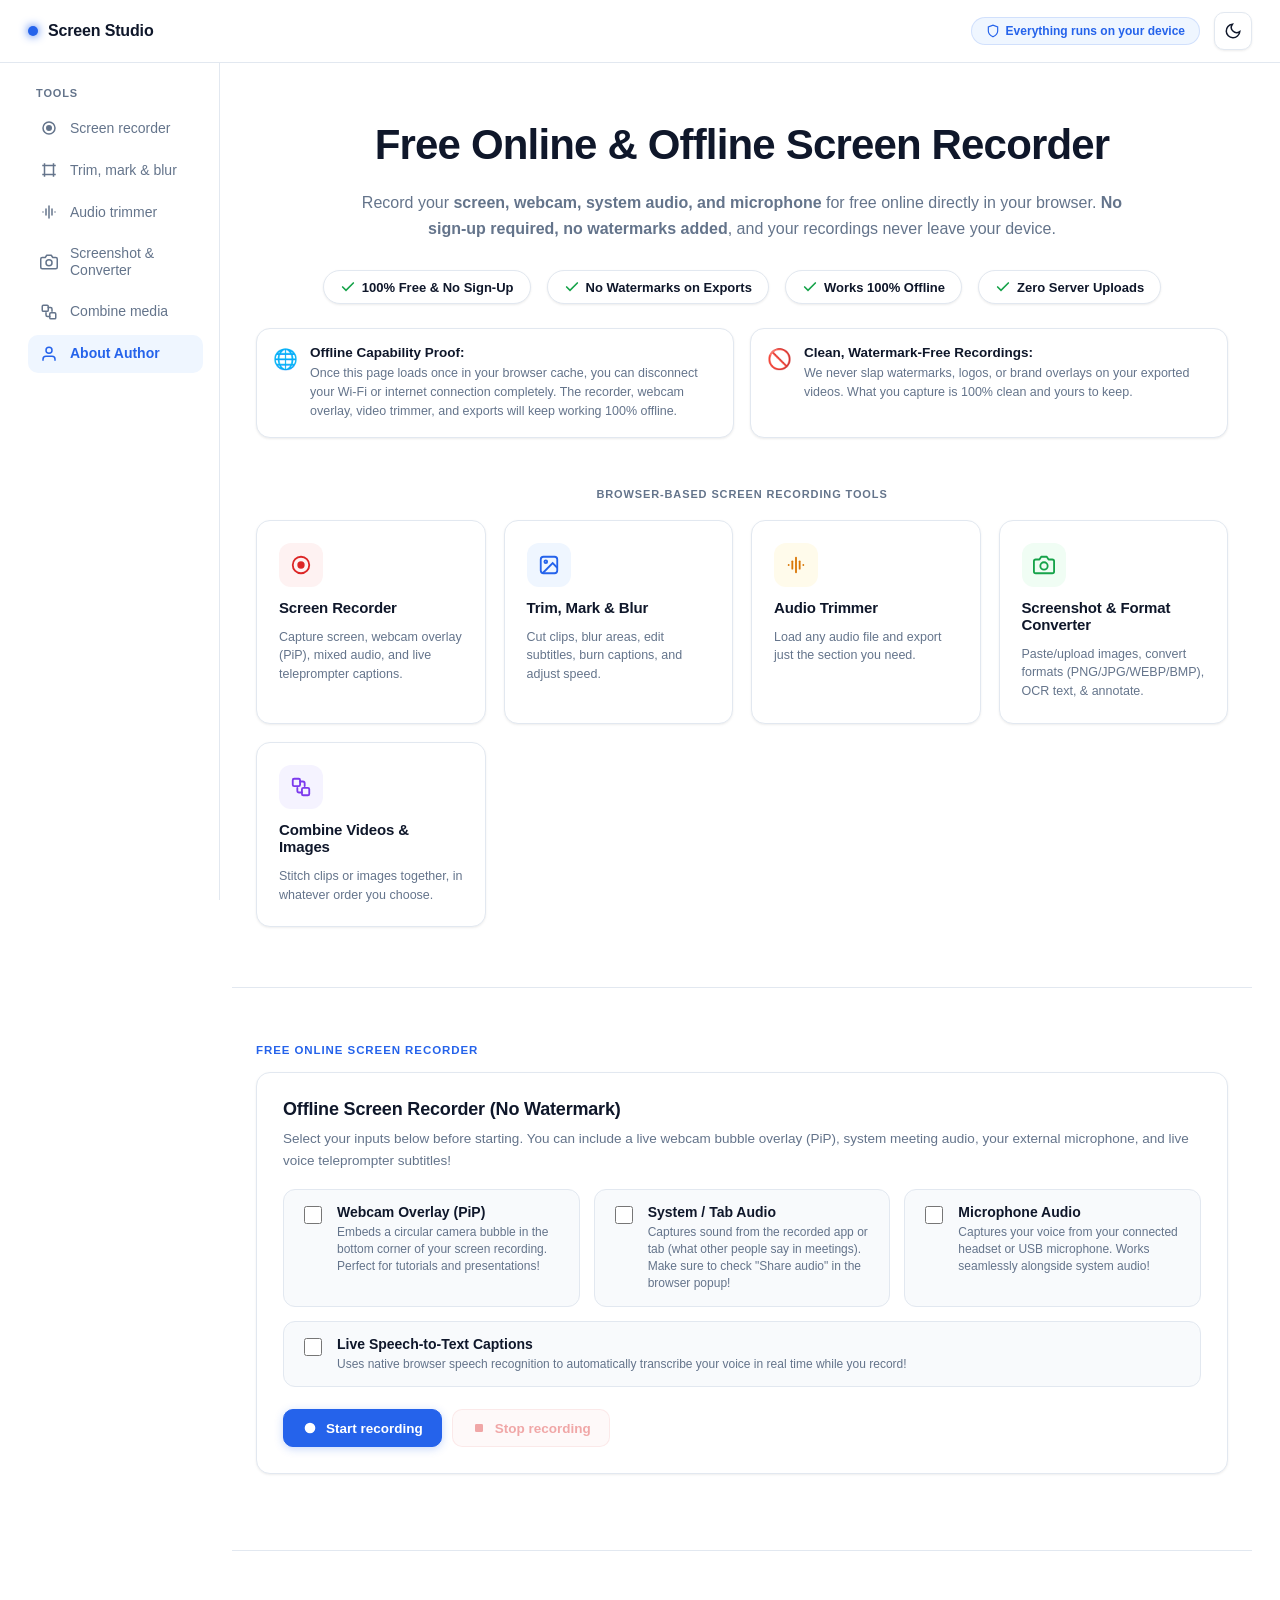
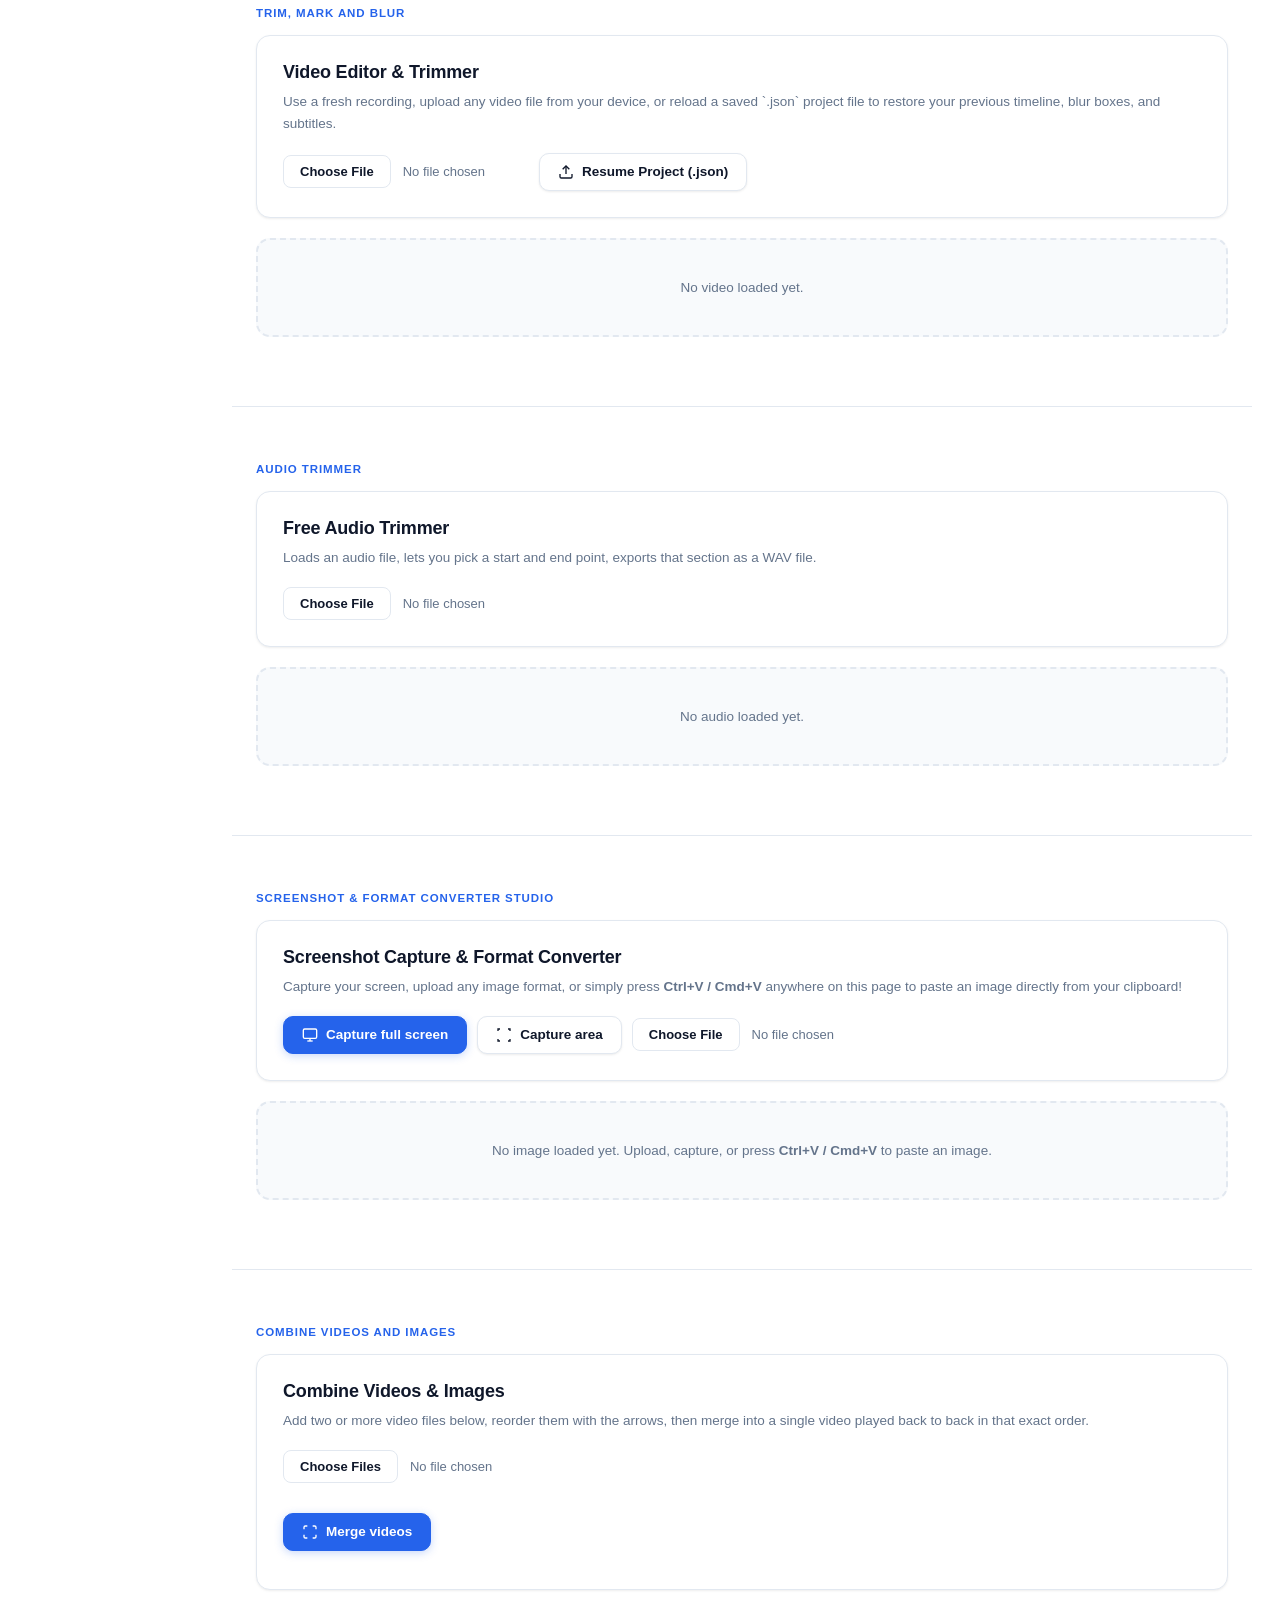
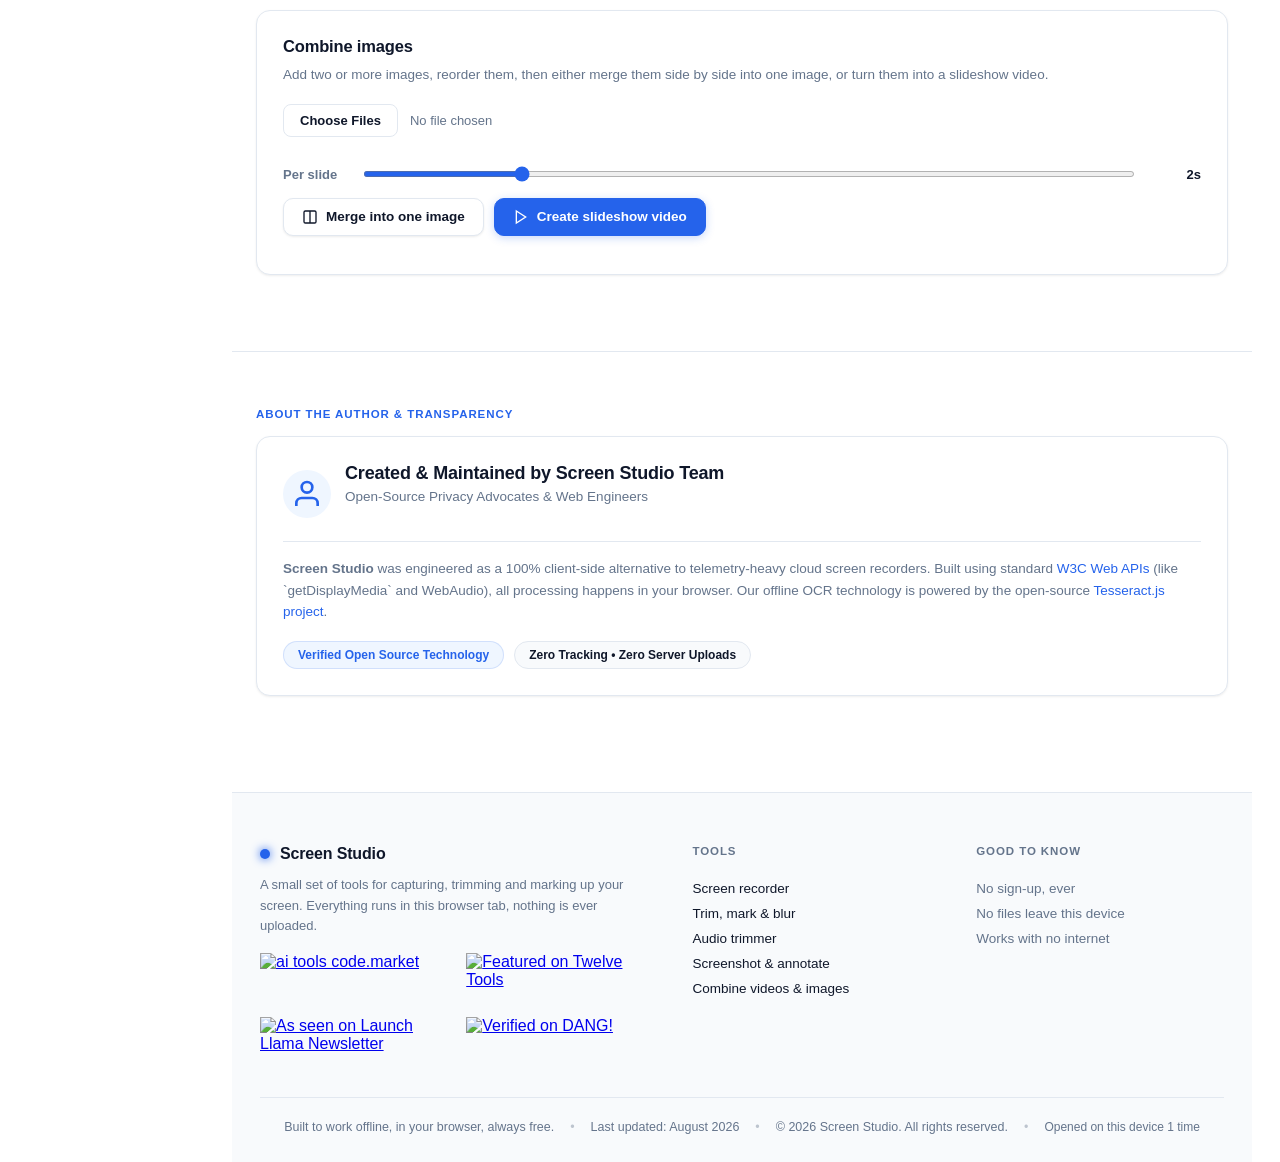
==== index.html @ f283a62b "Intial Commit Release 12.3 - DANG Badge" ====
<!DOCTYPE html>
<html lang="en">

<head>
  <meta charset="UTF-8">
  <meta name="viewport" content="width=device-width, initial-scale=1.0">

  <title>Free Online &amp; Offline Screen Recorder | Screen Studio</title>
  <meta name="description"
    content="Free online screen recorder with no watermark. Capture your screen, webcam, and audio offline right in the browser. No sign-up required.">
  <meta name="google-site-verification" content="cFV3uS6pG3Lb2YZyV-C8hld0H2gWHJYtIBy7OKsw2Ts" />
  <link rel="canonical" href="https://screen-studio-seven.vercel.app/">
  <link rel="alternate" hreflang="en" href="https://screen-studio-seven.vercel.app/">
  <link rel="alternate" hreflang="x-default" href="https://screen-studio-seven.vercel.app/">
  <meta name="keywords"
    content="free screen recorder online, offline screen recorder no watermark, screen recorder no signup, browser screen recorder, private screen recorder">

  <!-- Open Graph / Social Media Meta -->
  <meta property="og:type" content="website">
  <meta property="og:url" content="https://screen-studio-seven.vercel.app/">
  <!-- OG Title -->
  <meta property="og:title" content="Free Online & Offline Screen Recorder | Screen Studio">
  <meta property="og:description"
    content="Free online screen recorder with no watermark. Capture your screen, webcam, and audio offline right in the browser. No sign-up required.">
  <!-- The image that messaging apps will grab for the preview -->
  <meta property="og:image" content="https://screen-studio-seven.vercel.app/asset/icon.png">

  <!-- Browser Favicon -->
  <link rel="icon" type="image/png" href="asset/icon.png">
  <link rel="stylesheet" href="styles.css">

  <script src="https://cdn.jsdelivr.net/npm/tesseract.js@5/dist/tesseract.min.js"></script>

  <script type="application/ld+json">
{
  "@context": "https://schema.org",
  "@type": "WebApplication",
  "name": "Screen Studio",
  "url": "https://screen-studio-seven.vercel.app/",
  "description": "Free online screen recorder with no watermark. Capture your screen, webcam, and audio offline right in the browser. No sign-up required.",
  "applicationCategory": "MultimediaApplication",
  "operatingSystem": "All",
  "offers": {
    "@type": "Offer",
    "price": "0",
    "priceCurrency": "USD"
  },
  "creator": {
    "@type": "Organization",
    "name": "Screen Studio Team",
    "url": "https://screen-studio-seven.vercel.app/"
  }
}
</script>
  <script src="https://code.market/widget.min.js" async></script>
</head>

<body>

  <header class="topbar">
    <div class="topbar-inner">
      <a class="brand" href="#top"><span class="brand-dot"></span>Screen Studio</a>
      <span class="badge-offline">
        <svg viewBox="0 0 24 24" width="14" height="14" fill="none" stroke="currentColor" stroke-width="2">
          <path d="M12 22s8-4 8-10V5l-8-3-8 3v7c0 6 8 10 8 10z" />
        </svg>
        Everything runs on your device
      </span>
      <button class="icon-btn" id="themeToggleBtn" aria-label="Toggle dark mode" title="Toggle dark mode"></button>
      <button class="hamburger" id="hamburgerBtn" aria-label="Open menu">
        <span></span><span></span><span></span>
      </button>
    </div>
    <nav class="topnav-mobile" id="mobileNav">
      <a href="#record">Record</a>
      <a href="#editor">Trim &amp; blur</a>
      <a href="#audio">Audio trimmer</a>
      <a href="#screenshot">Screenshot &amp; annotate</a>
      <a href="#combine">Combine videos &amp; images</a>
      <a href="#author">About Author</a>
    </nav>
  </header>

  <div class="layout">

    <aside class="side-nav">
      <p class="side-nav-label">Tools</p>
      <nav>
        <a href="#record" data-target="record">
          <svg viewBox="0 0 24 24" width="18" height="18" fill="none" stroke="currentColor" stroke-width="2">
            <circle cx="12" cy="12" r="8" />
            <circle cx="12" cy="12" r="3" fill="currentColor" />
          </svg>
          Screen recorder
        </a>
        <a href="#editor" data-target="editor">
          <svg viewBox="0 0 24 24" width="18" height="18" fill="none" stroke="currentColor" stroke-width="2">
            <path d="M6 3v18M18 3v18M3 6h18M3 18h18" />
          </svg>
          Trim, mark &amp; blur
        </a>
        <a href="#audio" data-target="audio">
          <svg viewBox="0 0 24 24" width="18" height="18" fill="none" stroke="currentColor" stroke-width="2"
            stroke-linecap="round">
            <line x1="4" y1="12" x2="4" y2="12" />
            <line x1="8" y1="8" x2="8" y2="16" />
            <line x1="12" y1="4" x2="12" y2="20" />
            <line x1="16" y1="8" x2="16" y2="16" />
            <line x1="20" y1="12" x2="20" y2="12" />
          </svg>
          Audio trimmer
        </a>
        <a href="#screenshot" data-target="screenshot">
          <svg viewBox="0 0 24 24" width="18" height="18" fill="none" stroke="currentColor" stroke-width="2"
            stroke-linecap="round" stroke-linejoin="round">
            <path d="M23 19a2 2 0 0 1-2 2H3a2 2 0 0 1-2-2V8a2 2 0 0 1 2-2h4l2-3h6l2 3h4a2 2 0 0 1 2 2z" />
            <circle cx="12" cy="13" r="4" />
          </svg>
          Screenshot &amp; Converter
        </a>
        <a href="#combine" data-target="combine">
          <svg viewBox="0 0 24 24" width="18" height="18" fill="none" stroke="currentColor" stroke-width="2"
            stroke-linecap="round" stroke-linejoin="round">
            <rect x="3" y="3" width="8" height="8" rx="1.5" />
            <rect x="13" y="13" width="8" height="8" rx="1.5" />
            <path d="M8 13v3a2 2 0 0 0 2 2h3" />
            <path d="M16 11V8a2 2 0 0 0-2-2h-3" />
          </svg>
          Combine media
        </a>
        <a href="#author" data-target="author">
          <svg viewBox="0 0 24 24" width="18" height="18" fill="none" stroke="currentColor" stroke-width="2">
            <path d="M20 21v-2a4 4 0 0 0-4-4H8a4 4 0 0 0-4 4v2" />
            <circle cx="12" cy="7" r="4" />
          </svg>
          About Author
        </a>
      </nav>
    </aside>

    <div class="content-wrap">

      <section class="hero" id="top">
        <h1 id="heroTitle">
          <span class="hero-word">Free</span>
          <span class="hero-word">Online</span>
          <span class="hero-word">&amp;</span>
          <span class="hero-word">Offline</span>
          <span class="hero-word">Screen</span>
          <span class="hero-word">Recorder</span>
        </h1>
        <p class="hero-sub">
          Record your <strong>screen, webcam, system audio, and microphone</strong> for free online directly in your
          browser.
          <strong>No sign-up required, no watermarks added</strong>, and your recordings never leave your device.
        </p>

        <ul class="trust-list">
          <li><svg viewBox="0 0 24 24" width="16" height="16" fill="none" stroke="#16a34a" stroke-width="2.5"
              stroke-linecap="round">
              <polyline points="20 6 9 17 4 12" />
            </svg> 100% Free &amp; No Sign-Up</li>
          <li><svg viewBox="0 0 24 24" width="16" height="16" fill="none" stroke="#16a34a" stroke-width="2.5"
              stroke-linecap="round">
              <polyline points="20 6 9 17 4 12" />
            </svg> No Watermarks on Exports</li>
          <li><svg viewBox="0 0 24 24" width="16" height="16" fill="none" stroke="#16a34a" stroke-width="2.5"
              stroke-linecap="round">
              <polyline points="20 6 9 17 4 12" />
            </svg> Works 100% Offline</li>
          <li><svg viewBox="0 0 24 24" width="16" height="16" fill="none" stroke="#16a34a" stroke-width="2.5"
              stroke-linecap="round">
              <polyline points="20 6 9 17 4 12" />
            </svg> Zero Server Uploads</li>
        </ul>

        <div class="proof-points-card">
          <div class="proof-item">
            <span class="proof-icon">🌐</span>
            <div>
              <strong>Offline Capability Proof:</strong>
              <p>Once this page loads once in your browser cache, you can disconnect your Wi-Fi or internet connection
                completely. The recorder, webcam overlay, video trimmer, and exports will keep working 100% offline.</p>
            </div>
          </div>
          <div class="proof-item">
            <span class="proof-icon">🚫</span>
            <div>
              <strong>Clean, Watermark-Free Recordings:</strong>
              <p>We never slap watermarks, logos, or brand overlays on your exported videos. What you capture is 100%
                clean and yours to keep.</p>
            </div>
          </div>
        </div>
      </section>

      <section class="tool-grid-section">
        <h2 class="eyebrow-center">Browser-Based Screen Recording Tools</h2>
        <div class="tool-grid">
          <a class="tool-card reveal" href="#record">
            <span class="tool-icon rec"><svg viewBox="0 0 24 24" width="22" height="22" fill="none"
                stroke="currentColor" stroke-width="2">
                <circle cx="12" cy="12" r="9" />
                <circle cx="12" cy="12" r="3" fill="currentColor" />
              </svg></span>
            <span class="tool-name">Screen Recorder</span>
            <span class="tool-desc">Capture screen, webcam overlay (PiP), mixed audio, and live teleprompter
              captions.</span>
          </a>
          <a class="tool-card reveal" href="#editor">
            <span class="tool-icon edit"><svg viewBox="0 0 24 24" width="22" height="22" fill="none"
                stroke="currentColor" stroke-width="2">
                <rect x="3" y="3" width="18" height="18" rx="3" />
                <circle cx="8.5" cy="8.5" r="1.5" />
                <path d="M21 15l-5-5L5 21" />
              </svg></span>
            <span class="tool-name">Trim, Mark &amp; Blur</span>
            <span class="tool-desc">Cut clips, blur areas, edit subtitles, burn captions, and adjust speed.</span>
          </a>
          <a class="tool-card reveal" href="#audio">
            <span class="tool-icon audio"><svg viewBox="0 0 24 24" width="22" height="22" fill="none"
                stroke="currentColor" stroke-width="2" stroke-linecap="round">
                <line x1="4" y1="12" x2="4" y2="12" />
                <line x1="8" y1="8" x2="8" y2="16" />
                <line x1="12" y1="4" x2="12" y2="20" />
                <line x1="16" y1="8" x2="16" y2="16" />
                <line x1="20" y1="12" x2="20" y2="12" />
              </svg></span>
            <span class="tool-name">Audio Trimmer</span>
            <span class="tool-desc">Load any audio file and export just the section you need.</span>
          </a>
          <a class="tool-card reveal" href="#screenshot">
            <span class="tool-icon shot"><svg viewBox="0 0 24 24" width="22" height="22" fill="none"
                stroke="currentColor" stroke-width="2" stroke-linecap="round" stroke-linejoin="round">
                <path d="M23 19a2 2 0 0 1-2 2H3a2 2 0 0 1-2-2V8a2 2 0 0 1 2-2h4l2-3h6l2 3h4a2 2 0 0 1 2 2z" />
                <circle cx="12" cy="13" r="4" />
              </svg></span>
            <span class="tool-name">Screenshot &amp; Format Converter</span>
            <span class="tool-desc">Paste/upload images, convert formats (PNG/JPG/WEBP/BMP), OCR text, &amp;
              annotate.</span>
          </a>
          <a class="tool-card reveal" href="#combine">
            <span class="tool-icon combine"><svg viewBox="0 0 24 24" width="22" height="22" fill="none"
                stroke="currentColor" stroke-width="2" stroke-linecap="round" stroke-linejoin="round">
                <rect x="3" y="3" width="8" height="8" rx="1.5" />
                <rect x="13" y="13" width="8" height="8" rx="1.5" />
                <path d="M8 13v3a2 2 0 0 0 2 2h3" />
                <path d="M16 11V8a2 2 0 0 0-2-2h-3" />
              </svg></span>
            <span class="tool-name">Combine Videos &amp; Images</span>
            <span class="tool-desc">Stitch clips or images together, in whatever order you choose.</span>
          </a>
        </div>
      </section>

      <!-- RECORD -->
      <section id="record" class="tool-section">
        <p class="eyebrow">Free Online Screen recorder</p>
        <div class="panel reveal">
          <h2>Offline Screen Recorder (No Watermark)</h2>
          <p class="hint" id="recHintText">Select your inputs below before starting. You can include a live webcam
            bubble overlay (PiP), system meeting audio, your external microphone, and live voice teleprompter subtitles!
          </p>

          <div class="audio-options-row" id="recAudioOptions">
            <label class="audio-toggle-card">
              <input type="checkbox" id="recWebcamPip">
              <div class="audio-toggle-text">
                <span class="audio-toggle-title">Webcam Overlay (PiP)</span>
                <span class="audio-toggle-desc">Embeds a circular camera bubble in the bottom corner of your screen
                  recording. Perfect for tutorials and presentations!</span>
              </div>
            </label>

            <label class="audio-toggle-card">
              <input type="checkbox" id="recSystemAudio">
              <div class="audio-toggle-text">
                <span class="audio-toggle-title">System / Tab Audio</span>
                <span class="audio-toggle-desc">Captures sound from the recorded app or tab (what other people say in
                  meetings). Make sure to check "Share audio" in the browser popup!</span>
              </div>
            </label>

            <label class="audio-toggle-card">
              <input type="checkbox" id="recMicAudio">
              <div class="audio-toggle-text">
                <span class="audio-toggle-title">Microphone Audio</span>
                <span class="audio-toggle-desc">Captures your voice from your connected headset or USB microphone. Works
                  seamlessly alongside system audio!</span>
              </div>
            </label>

            <label class="audio-toggle-card">
              <input type="checkbox" id="recAutoCaptions">
              <div class="audio-toggle-text">
                <span class="audio-toggle-title">Live Speech-to-Text Captions</span>
                <span class="audio-toggle-desc">Uses native browser speech recognition to automatically transcribe your
                  voice in real time while you record!</span>
              </div>
            </label>
          </div>

          <div class="row" id="recControlsRow">
            <button class="btn primary" id="startRecBtn">
              <svg viewBox="0 0 24 24" width="16" height="16" fill="currentColor">
                <circle cx="12" cy="12" r="8" />
              </svg>
              Start recording
            </button>
            <button class="btn danger" id="stopRecBtn" disabled>
              <svg viewBox="0 0 24 24" width="16" height="16" fill="currentColor">
                <rect x="6" y="6" width="12" height="12" rx="2" />
              </svg>
              Stop recording
            </button>
            <span id="recStatus" class="status"></span>
          </div>

          <div id="liveTranscribeBox" class="live-teleprompter-box" hidden>
            <span class="live-teleprompter-label">
              <span class="rec-dot pulsing blue-dot"></span>
              Live Voice Transcription (Teleprompter)
            </span>
            <div id="liveTranscribeText" class="live-teleprompter-text">Listening for speech...</div>
          </div>

          <div id="mobileRecFallback" class="mobile-fallback" hidden>
            <p><strong>📱 Mobile Device Detected:</strong> Live screen recording is restricted by mobile operating
              systems (iOS and Android). Please use your phone's built-in screen recorder from your Control Center or
              Quick Settings, then upload the video in the tool below to trim and edit it!</p>
            <a href="#editor" class="btn primary">Go to Video Editor &darr;</a>
          </div>

          <div id="securityRecFallback" class="mobile-fallback warning-fallback" hidden>
            <p><strong>🔒 Browser Security Notice:</strong> You are on a laptop/desktop, but your web browser has
              blocked the screen recording API because you opened this file directly from your folder (via
              <code>file://</code> protocol). To record your screen, please deploy this app to Vercel (which provides a
              secure HTTPS domain) or run it via a local web server!
            </p>
            <a href="#editor" class="btn primary warning-btn">Use Video Editor Instead &darr;</a>
          </div>
        </div>

        <div class="panel reveal" id="recResultPanel" hidden>
          <h3>Recording ready</h3>
          <div class="row">
            <button class="btn primary" id="sendToEditorBtn">
              <svg viewBox="0 0 24 24" width="16" height="16" fill="none" stroke="currentColor" stroke-width="2">
                <path d="M11 4H4a2 2 0 0 0-2 2v14a2 2 0 0 0 2 2h14a2 2 0 0 0 2-2v-7" />
                <path d="M18.5 2.5a2.121 2.121 0 0 1 3 3L12 15l-4 1 1-4 9.5-9.5z" />
              </svg>
              Open in editor
            </button>
            <a class="link-btn" id="recDownloadLink" download="screen-recording.webm">
              <svg viewBox="0 0 24 24" width="16" height="16" fill="none" stroke="currentColor" stroke-width="2">
                <path d="M21 15v4a2 2 0 0 1-2 2H5a2 2 0 0 1-2-2v-4" />
                <polyline points="7 10 12 15 17 10" />
                <line x1="12" y1="15" x2="12" y2="3" />
              </svg>
              Download .webm
            </a>
          </div>
        </div>
      </section>

      <!-- EDITOR -->
      <section id="editor" class="tool-section">
        <p class="eyebrow">Trim, mark and blur</p>

        <div class="panel reveal">
          <h2>Video Editor &amp; Trimmer</h2>
          <p class="hint">Use a fresh recording, upload any video file from your device, or reload a saved `.json`
            project file to restore your previous timeline, blur boxes, and subtitles.</p>
          <div class="row">
            <input type="file" id="videoFileInput" accept="video/*" title="Load Video">
            <button class="btn" id="loadProjectBtn">
              <svg viewBox="0 0 24 24" width="16" height="16" fill="none" stroke="currentColor" stroke-width="2">
                <path d="M21 15v4a2 2 0 0 1-2 2H5a2 2 0 0 1-2-2v-4" />
                <polyline points="17 8 12 3 7 8" />
                <line x1="12" y1="3" x2="12" y2="15" />
              </svg>
              Resume Project (.json)
            </button>
            <input type="file" id="projectFileInput" accept=".json" hidden>

            <button class="btn danger" id="removeVideoBtn" hidden>
              <svg viewBox="0 0 24 24" width="16" height="16" fill="none" stroke="currentColor" stroke-width="2">
                <polyline points="3 6 5 6 21 6" />
                <path d="M19 6v14a2 2 0 0 1-2 2H7a2 2 0 0 1-2-2V6m3 0V4a2 2 0 0 1 2-2h4a2 2 0 0 1 2 2v2" />
              </svg>
              Remove Video
            </button>
          </div>
        </div>

        <p id="editorEmpty" class="empty">No video loaded yet.</p>

        <div id="editorWork" hidden>
          <div class="panel reveal">
            <h3>Timeline &amp; Shortcuts <span class="shortcut-badge">Space: Play/Pause | &larr;/&rarr;: Step
                Frame</span></h3>
            <div class="slider-row">
              <label>Start</label>
              <input type="range" id="trimStart" min="0" max="100" value="0" step="0.01">
              <span id="trimStartLabel">0:00</span>
            </div>
            <div class="slider-row">
              <label>End</label>
              <input type="range" id="trimEnd" min="0" max="100" value="100" step="0.01">
              <span id="trimEndLabel">0:00</span>
            </div>
            <div class="slider-row">
              <label>Preview</label>
              <input type="range" id="scrub" min="0" max="100" value="0" step="0.01">
              <span id="scrubLabel">0:00</span>
            </div>
          </div>

          <div class="panel reveal">
            <h3>Mark and blur areas <span class="shortcut-badge">M: Mark | B: Blur | Z: Undo</span></h3>
            <p class="hint">Pick a tool, then drag on the preview to draw a box. You can set individual Start and End
              times for each box below so it appears only during specific timestamps.</p>
            <div class="row">
              <button class="btn" id="markToolBtn">
                <svg viewBox="0 0 24 24" width="16" height="16" fill="none" stroke="currentColor" stroke-width="2">
                  <rect x="3" y="3" width="18" height="18" rx="2" />
                </svg>
                Mark box
              </button>
              <button class="btn" id="blurToolBtn">
                <svg viewBox="0 0 24 24" width="16" height="16" fill="none" stroke="currentColor" stroke-width="2">
                  <circle cx="12" cy="12" r="9" stroke-dasharray="3 3" />
                </svg>
                Blur box
              </button>
              <button class="btn" id="noToolBtn">
                <svg viewBox="0 0 24 24" width="16" height="16" fill="none" stroke="currentColor" stroke-width="2">
                  <line x1="18" y1="6" x2="6" y2="18" />
                  <line x1="6" y1="6" x2="18" y2="18" />
                </svg>
                Stop drawing
              </button>
              <button class="btn" id="undoRegionBtn">
                <svg viewBox="0 0 24 24" width="16" height="16" fill="none" stroke="currentColor" stroke-width="2">
                  <path d="M9 14L4 9l5-5" />
                  <path d="M4 9h10.5a5.5 5.5 0 0 1 5.5 5.5v0a5.5 5.5 0 0 1-5.5 5.5H11" />
                </svg>
                Undo last box
              </button>
            </div>
            <div class="region-list" id="regionList"></div>
          </div>

          <div class="panel reveal">
            <h3>Subtitles &amp; Captions Studio</h3>
            <p class="hint">Import an existing `.srt` or `.vtt` file, edit cues manually below, export standard subtitle
              files, or burn styled caption text right onto your video during export!</p>
            <div class="row">
              <input type="file" id="subtitleFileInput" accept=".srt,.vtt" title="Load .srt / .vtt File">
              <button class="btn" id="addCaptionBtn">
                <svg viewBox="0 0 24 24" width="16" height="16" fill="none" stroke="currentColor" stroke-width="2">
                  <line x1="12" y1="5" x2="12" y2="19" />
                  <line x1="5" y1="12" x2="19" y2="12" />
                </svg>
                Add Caption Cue
              </button>
              <button class="btn primary" id="exportSrtBtn">
                <svg viewBox="0 0 24 24" width="16" height="16" fill="none" stroke="currentColor" stroke-width="2">
                  <path d="M21 15v4a2 2 0 0 1-2 2H5a2 2 0 0 1-2-2v-4" />
                  <polyline points="7 10 12 15 17 10" />
                  <line x1="12" y1="15" x2="12" y2="3" />
                </svg>
                Download .srt File
              </button>
              <button class="btn danger" id="clearCaptionsBtn" hidden>
                <svg viewBox="0 0 24 24" width="16" height="16" fill="none" stroke="currentColor" stroke-width="2">
                  <polyline points="3 6 5 6 21 6" />
                  <path d="M19 6v14a2 2 0 0 1-2 2H7a2 2 0 0 1-2-2V6m3 0V4a2 2 0 0 1 2-2h4a2 2 0 0 1 2 2v2" />
                </svg>
                Clear Captions
              </button>
            </div>
            <div class="caption-list" id="captionList"></div>
          </div>

          <div class="panel reveal">
            <h3>Pro Export Settings</h3>

            <div class="pro-controls-grid">
              <div class="pro-control-box">
                <span class="pro-control-label">Playback Speed</span>
                <select id="exportSpeedSelect" class="pro-select">
                  <option value="0.5">0.5x (Slow Motion)</option>
                  <option value="1" selected>1.0x (Normal Speed)</option>
                  <option value="1.5">1.5x (Fast Speed)</option>
                  <option value="2">2.0x (Time-Lapse)</option>
                  <option value="4">4.0x (Super Time-Lapse)</option>
                </select>
              </div>

              <div class="pro-control-box">
                <span class="pro-control-label">Custom Watermark / Logo</span>
                <input type="file" id="watermarkInput" accept="image/*" class="pro-select file-select-sm">
              </div>

              <div class="pro-control-box">
                <span class="pro-control-label">Watermark Position</span>
                <select id="watermarkPosSelect" class="pro-select">
                  <option value="top-left">Top Left</option>
                  <option value="top-right">Top Right</option>
                  <option value="bottom-left">Bottom Left</option>
                  <option value="bottom-right" selected>Bottom Right</option>
                </select>
              </div>
            </div>

            <div class="audio-options-row export-audio-row">
              <label class="audio-toggle-card">
                <input type="checkbox" id="exportBurnCaptions" checked>
                <div class="audio-toggle-text">
                  <span class="audio-toggle-title">Burn Captions into Video</span>
                  <span class="audio-toggle-desc">When checked, active subtitles are drawn onto the canvas and baked
                    permanently into your exported WebM file!</span>
                </div>
              </label>

              <label class="audio-toggle-card">
                <input type="checkbox" id="exportRemoveAudio">
                <div class="audio-toggle-text">
                  <span class="audio-toggle-title">Remove Audio (Mute Video)</span>
                  <span class="audio-toggle-desc">Check this box to strip all background sound and download your edited
                    video without any audio.</span>
                </div>
              </label>
            </div>

            <div class="stage">
              <div class="readout">
                <span id="readoutTime">00:00 / 00:00</span>
                <span id="readoutRes"></span>
              </div>
              <video class="hidden-source" id="sourceVideo" playsinline muted></video>
              <canvas id="editCanvas"></canvas>
              <div class="row">
                <button class="btn primary" id="exportBtn">
                  <svg viewBox="0 0 24 24" width="16" height="16" fill="none" stroke="currentColor" stroke-width="2">
                    <path d="M21 15v4a2 2 0 0 1-2 2H5a2 2 0 0 1-2-2v-4" />
                    <polyline points="7 10 12 15 17 10" />
                    <line x1="12" y1="15" x2="12" y2="3" />
                  </svg>
                  Export final video
                </button>
                <button class="btn" id="saveProjectBtn">
                  <svg viewBox="0 0 24 24" width="16" height="16" fill="none" stroke="currentColor" stroke-width="2">
                    <path d="M19 21H5a2 2 0 0 1-2 2H5a2 2 0 0 1-2-2v-4" />
                    <polyline points="17 21 17 13 7 13 7 21" />
                    <polyline points="7 3 7 8 15 8" />
                  </svg>
                  Save Project File (.json)
                </button>
              </div>
              <div class="progress-wrap" id="exportProgressWrap">
                <div class="progress-bar" id="exportProgressBar"></div>
              </div>
              <div id="exportResult"></div>
            </div>
          </div>
        </div>
      </section>

      <!-- AUDIO -->
      <section id="audio" class="tool-section">
        <p class="eyebrow">Audio trimmer</p>
        <div class="panel reveal">
          <h2>Free Audio Trimmer</h2>
          <p class="hint">Loads an audio file, lets you pick a start and end point, exports that section as a WAV file.
          </p>
          <div class="row">
            <input type="file" id="audioFileInput" accept="audio/*">
            <button class="btn danger" id="removeAudioBtn" hidden>
              <svg viewBox="0 0 24 24" width="16" height="16" fill="none" stroke="currentColor" stroke-width="2">
                <polyline points="3 6 5 6 21 6" />
                <path d="M19 6v14a2 2 0 0 1-2 2H7a2 2 0 0 1-2-2V6m3 0V4a2 2 0 0 1 2-2h4a2 2 0 0 1 2 2v2" />
              </svg>
              Remove Audio
            </button>
          </div>
        </div>

        <p id="audioEmpty" class="empty">No audio loaded yet.</p>

        <div id="audioWork" hidden>
          <div class="panel reveal">
            <div class="slider-row">
              <label>Start</label>
              <input type="range" id="audioStart" min="0" max="100" value="0" step="0.01">
              <span id="audioStartLabel">0:00</span>
            </div>
            <div class="slider-row">
              <label>End</label>
              <input type="range" id="audioEnd" min="0" max="100" value="100" step="0.01">
              <span id="audioEndLabel">0:00</span>
            </div>
            <div class="row">
              <button class="btn" id="audioPreviewBtn">
                <svg viewBox="0 0 24 24" width="16" height="16" fill="currentColor">
                  <polygon points="5 3 19 12 5 21 5 3" />
                </svg>
                Play trimmed range
              </button>
              <button class="btn primary" id="audioExportBtn">
                <svg viewBox="0 0 24 24" width="16" height="16" fill="none" stroke="currentColor" stroke-width="2">
                  <path d="M21 15v4a2 2 0 0 1-2 2H5a2 2 0 0 1-2-2v-4" />
                  <polyline points="7 10 12 15 17 10" />
                  <line x1="12" y1="15" x2="12" y2="3" />
                </svg>
                Export trimmed WAV
              </button>
            </div>
            <div id="audioResult" class="mt-12"></div>
          </div>
        </div>
      </section>

      <!-- SCREENSHOT & FORMAT CONVERTER -->
      <section id="screenshot" class="tool-section">
        <p class="eyebrow">Screenshot &amp; Format Converter Studio</p>

        <div class="panel reveal">
          <h2>Screenshot Capture &amp; Format Converter</h2>
          <p class="hint" id="shotHintText">Capture your screen, upload any image format, or simply press <strong>Ctrl+V
              / Cmd+V</strong> anywhere on this page to paste an image directly from your clipboard!</p>

          <div class="row" id="shotButtonsRow">
            <button class="btn primary" id="captureShotBtn">
              <svg viewBox="0 0 24 24" width="16" height="16" fill="none" stroke="currentColor" stroke-width="2">
                <rect x="2" y="3" width="20" height="14" rx="2" />
                <line x1="8" y1="21" x2="16" y2="21" />
                <line x1="12" y1="17" x2="12" y2="21" />
              </svg>
              Capture full screen
            </button>
            <button class="btn" id="captureAreaBtn">
              <svg viewBox="0 0 24 24" width="16" height="16" fill="none" stroke="currentColor" stroke-width="2">
                <path d="M6 3H3v3M18 3h3v3M6 21H3v-3M18 21h3v-3" />
              </svg>
              Capture area
            </button>
            <input type="file" id="shotFileInput" accept="image/*" title="Upload Image File">
            <button class="btn danger" id="removeShotBtn" hidden>
              <svg viewBox="0 0 24 24" width="16" height="16" fill="none" stroke="currentColor" stroke-width="2">
                <polyline points="3 6 5 6 21 6" />
                <path d="M19 6v14a2 2 0 0 1-2 2H7a2 2 0 0 1-2-2V6m3 0V4a2 2 0 0 1 2-2h4a2 2 0 0 1 2 2v2" />
              </svg>
              Remove Image
            </button>
          </div>

          <div id="mobileShotFallback" class="mobile-fallback" hidden>
            <p><strong>📱 Mobile Device Detected:</strong> Live screen capturing is restricted on mobile. Please take a
              screenshot using your phone buttons or choose an image below to convert and edit it!</p>
            <div class="mt-4">
              <input type="file" id="shotFileInputMobile" accept="image/*">
            </div>
          </div>
        </div>

        <p id="shotEmpty" class="empty">No image loaded yet. Upload, capture, or press <strong>Ctrl+V / Cmd+V</strong>
          to paste an image.</p>

        <div id="shotAreaPicker" class="area-picker" hidden>
          <p class="hint mb-12">Drag out the area you want to keep, then confirm.</p>
          <div class="area-picker-stage">
            <canvas id="areaPickCanvas"></canvas>
          </div>
          <div class="row mt-12">
            <button class="btn primary" id="areaConfirmBtn">Use this area</button>
            <button class="btn" id="areaCancelBtn">Cancel</button>
          </div>
        </div>

        <div id="shotWork" hidden>
          <div class="panel reveal">
            <h3>Draw and annotate</h3>
            <p class="hint">Pick a shape, then drag on the image below. Pick text, then click once to type a label at
              that spot.</p>
            <div class="row">
              <button class="btn" id="shotArrowBtn">
                <svg viewBox="0 0 24 24" width="16" height="16" fill="none" stroke="currentColor" stroke-width="2">
                  <line x1="5" y1="12" x2="19" y2="12" />
                  <polyline points="12 5 19 12 12 19" />
                </svg>
                Arrow
              </button>
              <button class="btn" id="shotRectBtn">
                <svg viewBox="0 0 24 24" width="16" height="16" fill="none" stroke="currentColor" stroke-width="2">
                  <rect x="3" y="3" width="18" height="18" rx="2" />
                </svg>
                Box
              </button>
              <button class="btn" id="shotCircleBtn">
                <svg viewBox="0 0 24 24" width="16" height="16" fill="none" stroke="currentColor" stroke-width="2">
                  <circle cx="12" cy="12" r="9" />
                </svg>
                Circle
              </button>
              <button class="btn" id="shotTextBtn">
                <svg viewBox="0 0 24 24" width="16" height="16" fill="none" stroke="currentColor" stroke-width="2">
                  <polyline points="4 7 4 4 20 4 20 7" />
                  <line x1="9" y1="20" x2="15" y2="20" />
                  <line x1="12" y1="4" x2="12" y2="20" />
                </svg>
                Text
              </button>
              <button class="btn" id="shotBlurBtn">
                <svg viewBox="0 0 24 24" width="16" height="16" fill="none" stroke="currentColor" stroke-width="2">
                  <circle cx="12" cy="12" r="9" stroke-dasharray="3 3" />
                </svg>
                Blur
              </button>
              <button class="btn" id="shotCropBtn">
                <svg viewBox="0 0 24 24" width="16" height="16" fill="none" stroke="currentColor" stroke-width="2">
                  <path d="M6 2v14a2 2 0 0 0 2 2h14" />
                  <path d="M18 22V8a2 2 0 0 0-2-2H2" />
                </svg>
                Crop
              </button>
              <button class="btn" id="shotNoToolBtn">
                <svg viewBox="0 0 24 24" width="16" height="16" fill="none" stroke="currentColor" stroke-width="2">
                  <line x1="18" y1="6" x2="6" y2="18" />
                  <line x1="6" y1="6" x2="18" y2="18" />
                </svg>
                Stop drawing
              </button>
            </div>
            <div class="row mt-14" id="shotCropActions" hidden>
              <button class="btn primary" id="shotApplyCropBtn">Apply crop</button>
              <button class="btn" id="shotCancelCropBtn">Cancel crop</button>
            </div>
            <div class="row mt-14">
              <span class="color-row" id="shotColorRow">
                <button class="color-swatch active" data-color="#e35d5d" title="Red"></button>
                <button class="color-swatch" data-color="#2563eb" title="Blue"></button>
                <button class="color-swatch" data-color="#16a34a" title="Green"></button>
                <button class="color-swatch" data-color="#f2a63f" title="Orange"></button>
                <button class="color-swatch" data-color="#111318" title="Dark"></button>
              </span>
              <button class="btn" id="shotUndoBtn">
                <svg viewBox="0 0 24 24" width="16" height="16" fill="none" stroke="currentColor" stroke-width="2">
                  <path d="M9 14L4 9l5-5" />
                  <path d="M4 9h10.5a5.5 5.5 0 0 1 5.5 5.5v0a5.5 5.5 0 0 1-5.5 5.5H11" />
                </svg>
                Undo
              </button>
              <button class="btn danger" id="shotClearBtn">
                <svg viewBox="0 0 24 24" width="16" height="16" fill="none" stroke="currentColor" stroke-width="2">
                  <polyline points="3 6 5 6 21 6" />
                  <path d="M19 6v14a2 2 0 0 1-2 2H7a2 2 0 0 1-2-2V6m3 0V4a2 2 0 0 1 2-2h4a2 2 0 0 1 2 2v2" />
                </svg>
                Clear annotations
              </button>
            </div>
          </div>

          <div class="panel reveal">
            <h3>Extract Text from Image (Offline OCR)</h3>
            <p class="hint">Extract text, code snippets, or error messages directly from your screenshot. Tip: To scan
              only a specific section, draw a <strong>Box</strong> around it above using the Draw tools, then click
              extract!</p>
            <div class="row">
              <button class="btn primary" id="shotExtractTextBtn">
                <svg viewBox="0 0 24 24" width="16" height="16" fill="none" stroke="currentColor" stroke-width="2">
                  <path d="M14 2H6a2 2 0 0 0-2 2v16a2 2 0 0 0 2 2h12a2 2 0 0 0 2-2V8z" />
                  <polyline points="14 2 14 8 20 8" />
                  <line x1="16" y1="13" x2="8" y2="13" />
                  <line x1="16" y1="17" x2="8" y2="17" />
                  <polyline points="10 9 9 9 8 9" />
                </svg>
                Scan &amp; Extract Text
              </button>
              <span id="ocrStatus" class="status"></span>
            </div>
            <textarea id="ocrResultText" class="pro-select ocr-textarea"
              placeholder="Extracted text will appear here after scanning..." readonly></textarea>
            <div class="row mt-10">
              <button class="btn" id="ocrCopyBtn" disabled>
                <svg viewBox="0 0 24 24" width="16" height="16" fill="none" stroke="currentColor" stroke-width="2">
                  <rect x="9" y="9" width="13" height="13" rx="2" ry="2" />
                  <path d="M5 15H4a2 2 0 0 1-2-2V4a2 2 0 0 1 2-2h9a2 2 0 0 1 2-2v1" />
                </svg>
                Copy to Clipboard
              </button>
            </div>
          </div>

          <div class="panel reveal">
            <h3>Export &amp; Image Format Converter</h3>
            <p class="hint">Convert your image to PNG, JPG, WEBP, or BMP, adjust compression quality, and download or
              copy directly to your clipboard!</p>

            <div class="pro-controls-grid">
              <div class="pro-control-box">
                <span class="pro-control-label">Target Format</span>
                <select id="shotFormatSelect" class="pro-select">
                  <option value="image/png" selected>PNG (.png) — Lossless</option>
                  <option value="image/jpeg">JPG / JPEG (.jpg) — Small Size</option>
                  <option value="image/webp">WEBP (.webp) — Web Optimized</option>
                  <option value="image/bmp">BMP (.bmp) — Bitmap</option>
                </select>
              </div>

              <div class="pro-control-box" id="shotQualityBox">
                <span class="pro-control-label">Image Quality <span id="shotQualityLabel">92%</span></span>
                <input type="range" id="shotQuality" min="0.1" max="1" value="0.92" step="0.05" class="mt-6">
              </div>
            </div>

            <div class="stage mt-14">
              <canvas id="shotCanvas"></canvas>
              <div class="row">
                <button class="btn" id="shotDownloadOriginalBtn">
                  <svg viewBox="0 0 24 24" width="16" height="16" fill="none" stroke="currentColor" stroke-width="2">
                    <path d="M21 15v4a2 2 0 0 1-2 2H5a2 2 0 0 1-2-2v-4" />
                    <polyline points="7 10 12 15 17 10" />
                    <line x1="12" y1="15" x2="12" y2="3" />
                  </svg>
                  Download Original
                </button>
                <button class="btn" id="shotCopyOriginalBtn">
                  <svg viewBox="0 0 24 24" width="16" height="16" fill="none" stroke="currentColor" stroke-width="2">
                    <rect x="9" y="9" width="13" height="13" rx="2" ry="2" />
                    <path d="M5 15H4a2 2 0 0 1-2-2V4a2 2 0 0 1 2-2h9a2 2 0 0 1 2-2v1" />
                  </svg>
                  Copy Original
                </button>
                <button class="btn primary" id="shotDownloadEditedBtn">
                  <svg viewBox="0 0 24 24" width="16" height="16" fill="none" stroke="currentColor" stroke-width="2">
                    <path d="M21 15v4a2 2 0 0 1-2 2H5a2 2 0 0 1-2-2v-4" />
                    <polyline points="7 10 12 15 17 10" />
                    <line x1="12" y1="15" x2="12" y2="3" />
                  </svg>
                  Download Converted
                </button>
                <button class="btn primary" id="shotCopyEditedBtn">
                  <svg viewBox="0 0 24 24" width="16" height="16" fill="none" stroke="currentColor" stroke-width="2">
                    <rect x="9" y="9" width="13" height="13" rx="2" ry="2" />
                    <path d="M5 15H4a2 2 0 0 1-2-2V4a2 2 0 0 1 2-2h9a2 2 0 0 1 2-2v1" />
                  </svg>
                  Copy Converted
                </button>
              </div>
            </div>
          </div>
        </div>
      </section>

      <!-- COMBINE -->
      <section id="combine" class="tool-section">
        <p class="eyebrow">Combine videos and images</p>

        <div class="panel reveal">
          <h2>Combine Videos &amp; Images</h2>
          <p class="hint">Add two or more video files below, reorder them with the arrows, then merge into a single
            video played back to back in that exact order.</p>
          <div class="row">
            <input type="file" id="combineVideoInput" accept="video/*" multiple>
            <button class="btn danger" id="combineVideoClearBtn" hidden>
              <svg viewBox="0 0 24 24" width="16" height="16" fill="none" stroke="currentColor" stroke-width="2">
                <polyline points="3 6 5 6 21 6" />
                <path d="M19 6v14a2 2 0 0 1-2 2H7a2 2 0 0 1-2-2V6m3 0V4a2 2 0 0 1 2-2h4a2 2 0 0 1 2 2v2" />
              </svg>
              Clear All Videos
            </button>
          </div>
          <div class="combine-list" id="combineVideoList"></div>
          <div class="row mt-14">
            <button class="btn primary" id="combineVideoExportBtn">
              <svg viewBox="0 0 24 24" width="16" height="16" fill="none" stroke="currentColor" stroke-width="2">
                <path
                  d="M8 3H5a2 2 0 0 0-2 2v3m18 0V5a2 2 0 0 0-2-2h-3m0 18h3a2 2 0 0 0 2-2v-3M3 16v3a2 2 0 0 0 2 2h3" />
              </svg>
              Merge videos
            </button>
          </div>
          <div class="progress-wrap" id="combineVideoProgressWrap">
            <div class="progress-bar" id="combineVideoProgressBar"></div>
          </div>
          <div id="combineVideoResult" class="mt-12"></div>
        </div>

        <div class="panel reveal">
          <h3>Combine images</h3>
          <p class="hint">Add two or more images, reorder them, then either merge them side by side into one image, or
            turn them into a slideshow video.</p>
          <div class="row">
            <input type="file" id="combineImageInput" accept="image/*" multiple>
            <button class="btn danger" id="combineImageClearBtn" hidden>
              <svg viewBox="0 0 24 24" width="16" height="16" fill="none" stroke="currentColor" stroke-width="2">
                <polyline points="3 6 5 6 21 6" />
                <path d="M19 6v14a2 2 0 0 1-2 2H7a2 2 0 0 1-2-2V6m3 0V4a2 2 0 0 1 2-2h4a2 2 0 0 1 2 2v2" />
              </svg>
              Clear All Images
            </button>
          </div>
          <div class="combine-list" id="combineImageList"></div>
          <div class="slider-row mt-14">
            <label>Per slide</label>
            <input type="range" id="slideDuration" min="1" max="6" value="2" step="1">
            <span id="slideDurationLabel">2s</span>
          </div>
          <div class="row">
            <button class="btn" id="combineImageMergeBtn">
              <svg viewBox="0 0 24 24" width="16" height="16" fill="none" stroke="currentColor" stroke-width="2">
                <rect x="3" y="3" width="18" height="18" rx="2" />
                <line x1="12" y1="3" x2="12" y2="21" />
              </svg>
              Merge into one image
            </button>
            <button class="btn primary" id="combineImageSlideshowBtn">
              <svg viewBox="0 0 24 24" width="16" height="16" fill="none" stroke="currentColor" stroke-width="2">
                <polygon points="5 3 19 12 5 21 5 3" />
              </svg>
              Create slideshow video
            </button>
          </div>
          <div class="progress-wrap" id="combineImageProgressWrap">
            <div class="progress-bar" id="combineImageProgressBar"></div>
          </div>
          <div id="combineImageResult" class="mt-12"></div>
        </div>
      </section>

      <!-- AUTHOR SECTION -->
      <section id="author" class="tool-section">
        <p class="eyebrow">About the Author &amp; Transparency</p>
        <div class="panel reveal author-box">
          <div class="author-header">
            <div class="author-avatar">
              <svg viewBox="0 0 24 24" width="32" height="32" fill="none" stroke="currentColor" stroke-width="2">
                <path d="M20 21v-2a4 4 0 0 0-4-4H8a4 4 0 0 0-4 4v2" />
                <circle cx="12" cy="7" r="4" />
              </svg>
            </div>
            <div>
              <h2 class="m-0">Created &amp; Maintained by Screen Studio Team</h2>
              <p class="hint mt-2">Open-Source Privacy Advocates &amp; Web Engineers</p>
            </div>
          </div>
          <hr class="author-hr">
          <p class="hint author-desc">
            <strong>Screen Studio</strong> was engineered as a 100% client-side alternative to telemetry-heavy cloud
            screen recorders. Built using standard <a
              href="https://developer.mozilla.org/en-US/docs/Web/API/Media_Capture_and_Streams_API" target="_blank"
              rel="noopener noreferrer" class="accent-link">W3C Web APIs</a> (like `getDisplayMedia` and WebAudio), all
            processing happens in your browser. Our offline OCR technology is powered by the open-source <a
              href="https://github.com/naptha/tesseract.js" target="_blank" rel="noopener noreferrer"
              class="accent-link">Tesseract.js project</a>.
          </p>
          <div class="row">
            <span class="badge-offline m-0">Verified Open Source Technology</span>
            <span class="badge-offline badge-neutral m-0">Zero Tracking &bull; Zero Server Uploads</span>
          </div>
        </div>
      </section>

     <footer class="site-footer">
      <div class="footer-top">
        
        <div class="footer-brand">
          <a class="brand" href="#top"><span class="brand-dot"></span>Screen Studio</a>
          <p>A small set of tools for capturing, trimming and marking up your screen. Everything runs in this browser tab, nothing is ever uploaded.</p>
          
          <!-- Fixed 2x2 Badge Grid -->
          <div class="badge-grid">
            <div data-codemarket-widget="nl_bc10ee1b846e4b48" data-theme-bg="#ffffff" data-theme-text="slate-600" data-layout="grid" data-show-branding="false">
              <a href="https://code.market?code.market=verified" title="ai tools code.market">
                <img src="https://code.market/assets/manage-product/featured-logo-bright.svg" alt="ai tools code.market" />
              </a>
            </div>
            <a href="https://twelve.tools" target="_blank">
              <img src="https://twelve.tools/badge0-white.svg" alt="Featured on Twelve Tools">
            </a>
            <a href="https://tools.launchllama.co?utm_source=badge&utm_medium=referral" target="_blank" rel="noopener noreferrer">
              <img src="https://tools.launchllama.co/featured-badge.png?v=2" alt="As seen on Launch Llama Newsletter" />
            </a>
            <a href="https://dang.ai" target="_blank" rel="dofollow noopener">
              <img src="https://assets.dang.ai/badges/dang-verified-light.png" alt="Verified on DANG!" />
            </a>
          </div>
        </div> <!-- This was the missing closing tag that broke your layout! -->

        <div class="footer-col">
          <p class="footer-heading">TOOLS</p>
          <a href="#record">Screen recorder</a>
          <a href="#editor">Trim, mark &amp; blur</a>
          <a href="#audio">Audio trimmer</a>
          <a href="#screenshot">Screenshot &amp; annotate</a>
          <a href="#combine">Combine videos &amp; images</a>
        </div>

        <div class="footer-col">
          <p class="footer-heading">GOOD TO KNOW</p>
          <span>No sign-up, ever</span>
          <span>No files leave this device</span>
          <span>Works with no internet</span>
        </div>
        
      </div>

      <div class="footer-bottom">
        <span>Built to work offline, in your browser, always free.</span>
        <span>Last updated: <time datetime="2026-08-02">August 2026</time></span>
        <span>&copy; 2026 Screen Studio. All rights reserved.</span>
        <span id="visitCounter" class="visit-counter"></span>
      </div>
    </footer>

    </div>
  </div>

  <script src="app.js"></script>
</body>

</html>
---- styles.css ----
:root{
  --bg: #ffffff;
  --bg-soft: #f8fafc;
  --panel: #ffffff;
  --line: #e2e8f0;
  --text: #0f172a;
  --muted: #64748b;
  --accent: #2563eb;
  --accent-hover: #1d4ed8;
  --accent-soft: #eff6ff;
  --blur-accent: #d97706;
  --blur-soft: #fffbeb;
  --shot-accent: #16a34a;
  --shot-soft: #f0fdf4;
  --combine-accent: #7c3aed;
  --combine-soft: #f5f3ff;
  --danger: #dc2626;
  --danger-soft: #fef2f2;
  --radius: 14px;
  --shadow-sm: 0 1px 3px rgba(0,0,0,0.05), 0 1px 2px rgba(0,0,0,0.03);
  --shadow-md: 0 4px 12px -2px rgba(0,0,0,0.08), 0 2px 6px -1px rgba(0,0,0,0.04);
  --shadow-lg: 0 12px 24px -4px rgba(37,99,235,0.12), 0 4px 8px -2px rgba(0,0,0,0.04);
}

html[data-theme="dark"]{
  --bg: #090d16;
  --bg-soft: #111827;
  --panel: #1e293b;
  --line: #334155;
  --text: #f8fafc;
  --muted: #94a3b8;
  --accent-soft: rgba(37, 99, 235, 0.18);
  --blur-soft: rgba(217, 119, 6, 0.18);
  --shot-soft: rgba(22, 163, 74, 0.18);
  --combine-soft: rgba(124, 58, 237, 0.2);
  --danger-soft: rgba(220, 38, 38, 0.18);
  --shadow-sm: 0 1px 3px rgba(0,0,0,0.3);
  --shadow-md: 0 4px 12px rgba(0,0,0,0.4);
  --shadow-lg: 0 12px 24px rgba(0,0,0,0.5);
}

*{ box-sizing: border-box; }
html{ scroll-behavior: smooth; }

/* Critical Fix: Ensures CSS display rules NEVER override HTML hidden attribute */
[hidden] { display: none !important; }

body{
  margin:0;
  background: var(--bg);
  color: var(--text);
  font-family: -apple-system, BlinkMacSystemFont, "Segoe UI", Roboto, Oxygen, Ubuntu, Cantarell, sans-serif;
  -webkit-font-smoothing: antialiased;
  transition: background .25s ease, color .25s ease;
}

/* ---------- top bar ---------- */
.topbar{
  position: sticky; top:0; z-index: 60;
  background: rgba(255,255,255,0.85);
  backdrop-filter: blur(12px);
  -webkit-backdrop-filter: blur(12px);
  border-bottom: 1px solid var(--line);
}
html[data-theme="dark"] .topbar{ background: rgba(9, 13, 22, 0.85); }

.topbar-inner{ display:flex; align-items:center; gap: 14px; padding: 12px 28px; width: 100%; }
.brand{ display:flex; align-items:center; gap:10px; font-weight: 700; font-size: 16px; color: var(--text); text-decoration:none; letter-spacing: -0.01em; }
.brand-dot{ width:10px; height:10px; border-radius:50%; background: var(--accent); box-shadow: 0 0 10px var(--accent); }

.badge-offline{
  margin-left:auto;
  display: flex; align-items: center; gap: 6px;
  font-size: 12px; font-weight: 600; color: var(--accent);
  background: var(--accent-soft); padding: 6px 14px; border-radius: 100px;
  white-space: nowrap; border: 1px solid rgba(37,99,235,0.15);
}

.icon-btn{
  background: var(--panel); border: 1px solid var(--line); border-radius: 10px;
  width: 38px; height: 38px; color: var(--text); cursor: pointer;
  display:flex; align-items:center; justify-content:center;
  transition: all .15s ease; box-shadow: var(--shadow-sm);
}
.icon-btn:hover{ border-color: var(--accent); color: var(--accent); transform: translateY(-1px); }

.hamburger{
  display:none; flex-direction:column; gap:5px; background:none; border:none; cursor:pointer;
  padding: 6px; margin-left: 4px;
}
.hamburger span{ width: 22px; height: 2px; background: var(--text); border-radius:2px; transition: all .2s; }

.topnav-mobile{ display:none; flex-direction:column; padding: 12px 24px; border-top: 1px solid var(--line); background: var(--panel); }
.topnav-mobile a{ padding: 12px 0; color: var(--text); text-decoration:none; font-size: 14px; font-weight: 500; border-bottom: 1px solid var(--line); }
.topnav-mobile.open{ display:flex; }

/* ---------- full width fluid layout ---------- */
.layout{ 
  display:flex; 
  align-items:flex-start; 
  width: 100%; 
  margin: 0; 
  padding: 0 28px 0 0; 
}

.side-nav{
  width: 220px; flex-shrink:0;
  position: sticky; top: 63px;
  height: calc(100vh - 63px);
  padding: 24px 16px 24px 28px;
  border-right: 1px solid var(--line);
  overflow-y:auto;
}
.side-nav-label{
  font-size: 11px; text-transform: uppercase; letter-spacing: 0.08em;
  color: var(--muted); font-weight: 700; margin: 0 0 10px 8px;
}
.side-nav nav{ display:flex; flex-direction:column; gap: 4px; }
.side-nav a{
  display:flex; align-items:center; gap: 12px;
  color: var(--muted); text-decoration:none; font-size: 14px; font-weight: 500;
  line-height: 1.2;
  padding: 10px 12px; border-radius: 10px;
  transition: all .15s ease;
}
.side-nav a:hover{ background: var(--bg-soft); color: var(--text); }
.side-nav a.active{ background: var(--accent-soft); color: var(--accent); font-weight: 600; }
.side-nav a svg{ flex-shrink:0; }

.content-wrap{ flex:1; min-width:0; padding-left: 12px; }

/* ---------- hero ---------- */
.hero{ padding: 56px 24px 40px; text-align:center; }
.hero h1{
  font-size: clamp(26px, 3.6vw, 42px); line-height:1.25; margin: 0 0 18px;
  max-width: 32ch; margin-left:auto; margin-right:auto; letter-spacing: -0.02em; font-weight: 800;
}
.hero-word{
  display:inline-block; opacity:0; transform: translateY(16px);
  transition: opacity .5s ease, transform .5s ease;
}
#heroTitle.is-visible .hero-word{ opacity:1; transform: translateY(0); }

.hero-sub{ color: var(--muted); font-size: 16px; max-width: 800px; margin: 0 auto 28px; line-height:1.65; }
.trust-list{ list-style:none; display:flex; flex-wrap:wrap; justify-content:center; gap: 10px 16px; padding:0; margin: 0; }
.trust-list li{
  display: flex; align-items: center; gap: 6px;
  font-size: 13px; font-weight: 600; color: var(--text);
  background: var(--panel); padding: 8px 16px; border-radius: 100px;
  border: 1px solid var(--line); box-shadow: var(--shadow-sm);
}

/* ---------- tool grid ---------- */
.tool-grid-section{ padding: 10px 24px 60px; }
.eyebrow-center{ text-align:center; text-transform: uppercase; letter-spacing: 0.08em; font-size: 11px; color: var(--muted); font-weight: 700; margin: 0 0 20px; }
.tool-grid{ display:grid; grid-template-columns: repeat(auto-fit, minmax(220px, 1fr)); gap: 18px; }
.tool-card{
  display:flex; flex-direction:column; gap: 12px; text-decoration:none; color: var(--text);
  background: var(--panel); border: 1px solid var(--line); border-radius: var(--radius);
  padding: 22px; transition: all .2s ease; box-shadow: var(--shadow-sm);
}
.tool-card:hover{ border-color: var(--accent); transform: translateY(-3px); box-shadow: var(--shadow-lg); }
.tool-icon{ width: 44px; height: 44px; border-radius: 12px; display:flex; align-items:center; justify-content:center; }
.tool-icon.rec{ background: var(--danger-soft); color: var(--danger); }
.tool-icon.edit{ background: var(--accent-soft); color: var(--accent); }
.tool-icon.audio{ background: var(--blur-soft); color: var(--blur-accent); }
.tool-icon.shot{ background: var(--shot-soft); color: var(--shot-accent); }
.tool-icon.combine{ background: var(--combine-soft); color: var(--combine-accent); }
.tool-name{ font-size: 15px; font-weight: 700; letter-spacing: -0.01em; }
.tool-desc{ font-size: 12.5px; color: var(--muted); line-height:1.5; }

/* ---------- scroll reveal ---------- */
.reveal{ opacity: 0; transform: translateY(16px); transition: opacity .5s cubic-bezier(0.16, 1, 0.3, 1), transform .5s cubic-bezier(0.16, 1, 0.3, 1); }
.reveal.is-visible{ opacity: 1; transform: translateY(0); }

/* ---------- tool sections ---------- */
.tool-section{ padding: 56px 24px; scroll-margin-top: 64px; border-top: 1px solid var(--line); }
.eyebrow{ text-transform: uppercase; letter-spacing: 0.08em; font-size: 11.5px; color: var(--accent); font-weight: 700; margin: 0 0 16px; }

.panel{ background: var(--panel); border: 1px solid var(--line); border-radius: var(--radius); padding: 26px; margin-bottom: 20px; box-shadow: var(--shadow-sm); }
.panel h2{ font-size: 18px; margin: 0 0 8px; font-weight: 700; letter-spacing: -0.01em; }
.panel .hint{ font-size: 13.5px; color: var(--muted); margin: 0 0 18px; line-height:1.6; max-width: none; }

/* ---------- live teleprompter pill during recording ---------- */
.live-teleprompter-box{
  margin-top: 16px;
  background: var(--bg-soft);
  border: 1px solid var(--accent);
  border-radius: 12px;
  padding: 16px 20px;
  display: flex;
  flex-direction: column;
  gap: 6px;
  box-shadow: 0 4px 12px rgba(37,99,235,0.1);
}
.live-teleprompter-label{
  font-size: 11px; text-transform: uppercase; letter-spacing: 0.08em;
  color: var(--accent); font-weight: 700; display: flex; align-items: center; gap: 6px;
}
.live-teleprompter-text{
  font-size: 16px; font-weight: 600; color: var(--text); line-height: 1.5; min-height: 24px;
}

/* ---------- fallback banners ---------- */
.mobile-fallback{
  background: var(--bg-soft);
  border: 1px dashed var(--accent);
  border-radius: 12px;
  padding: 20px;
  margin-top: 10px;
  display: flex;
  flex-direction: column;
  gap: 14px;
  align-items: flex-start;
}
.mobile-fallback p{ margin: 0; font-size: 14px; color: var(--text); line-height: 1.6; }

/* ---------- audio/webcam recording toggles ---------- */
.audio-options-row{ display:flex; gap: 14px; flex-wrap: wrap; margin-bottom: 22px; }
.audio-toggle-card{
  display:flex; align-items:flex-start; gap: 12px;
  background: var(--bg-soft); border: 1px solid var(--line); border-radius: 12px;
  padding: 14px 16px; cursor: pointer; flex: 1; min-width: 240px;
  transition: all .15s ease; user-select: none;
}
.audio-toggle-card:hover{ border-color: var(--muted); }
.audio-toggle-card:has(input:checked){ background: var(--accent-soft); border-color: var(--accent); }
.audio-toggle-card input[type="checkbox"]{
  margin-top: 2px; accent-color: var(--accent); width: 18px; height: 18px; cursor: pointer; flex-shrink: 0;
}
.audio-toggle-text{ display:flex; flex-direction:column; gap: 4px; }
.audio-toggle-title{ font-size: 14px; font-weight: 600; color: var(--text); }
.audio-toggle-desc{ font-size: 12px; color: var(--muted); line-height: 1.4; }

.row{ display:flex; gap: 10px; flex-wrap: wrap; align-items:center; }

.btn{
  font: inherit; font-size: 13.5px; font-weight: 600; padding: 10px 18px;
  border-radius: 10px; border: 1px solid var(--line); background: var(--panel);
  color: var(--text); cursor: pointer; display: inline-flex; align-items: center; gap: 8px;
  transition: all .15s ease; box-shadow: var(--shadow-sm); text-decoration: none;
}
.btn:hover{ border-color: var(--muted); background: var(--bg-soft); }
.btn:active{ transform: scale(0.98); }
.btn:disabled{ opacity: .4; cursor: not-allowed; transform: none; box-shadow: none; }
.btn.primary{ background: var(--accent); border-color: var(--accent); color: #fff; box-shadow: 0 2px 8px rgba(37,99,235,0.25); }
.btn.primary:hover{ background: var(--accent-hover); border-color: var(--accent-hover); color: #fff; }
.btn.danger{ color: var(--danger); border-color: rgba(220,38,38,0.2); background: var(--danger-soft); }
.btn.danger:hover{ border-color: var(--danger); }
.btn.toggled{ background: var(--accent-soft); border-color: var(--accent); color: var(--accent); }
.btn.toggled.blur-mode{ background: var(--blur-soft); border-color: var(--blur-accent); color: var(--blur-accent); }

.status{ font-size: 13.5px; color: var(--muted); display: inline-flex; align-items: center; font-weight: 500; }
.status .rec-dot{ display:inline-block; width:8px; height:8px; border-radius:50%; background: var(--danger); margin-right: 8px; }
.status .rec-dot.pulsing{ animation: pulse 1.1s infinite; }
@keyframes pulse{ 0%,100%{ opacity:1; transform: scale(1); } 50%{ opacity:.3; transform: scale(0.85); } }

.empty{ color: var(--muted); font-size: 13.5px; text-align:center; padding: 40px 20px; border: 2px dashed var(--line); border-radius: var(--radius); background: var(--bg-soft); }

input[type=file]{ font-size: 13px; color: var(--muted); }
input[type=file]::file-selector-button{
  font: inherit; font-size: 13px; font-weight: 600; padding: 8px 16px;
  border-radius: 8px; border: 1px solid var(--line); background: var(--panel);
  color: var(--text); cursor: pointer; margin-right: 12px; transition: all .15s ease;
}
input[type=file]::file-selector-button:hover{ border-color: var(--accent); color: var(--accent); }

.hidden-source{ display:none; }

.stage{ display:flex; flex-direction:column; align-items:center; gap: 16px; width: 100%; }
.readout{ width:100%; display:flex; justify-content:space-between; font-size: 12.5px; font-weight: 600; color: var(--muted); font-variant-numeric: tabular-nums; }
canvas{ max-width:100%; width:100%; border-radius: 12px; background:#000; cursor: crosshair; border: 1px solid var(--line); box-shadow: var(--shadow-md); }
#shotCanvas, #areaPickCanvas{ background: #f1f5f9; }
html[data-theme="dark"] #shotCanvas, html[data-theme="dark"] #areaPickCanvas{ background: #0f172a; }

.slider-row{ display:flex; align-items:center; gap: 14px; margin-bottom: 16px; width: 100%; }
.slider-row label{ font-size: 13px; font-weight: 600; color: var(--muted); width: 64px; flex-shrink:0; }
.slider-row span{ font-size: 13px; font-weight: 600; color: var(--text); width: 50px; text-align:right; font-variant-numeric: tabular-nums; }
input[type=range]{ flex:1; accent-color: var(--accent); height: 6px; border-radius: 3px; }

/* ---------- pro feature controls ---------- */
.pro-controls-grid{
  display: grid;
  grid-template-columns: repeat(auto-fit, minmax(220px, 1fr));
  gap: 16px;
  width: 100%;
  margin-bottom: 16px;
}
.pro-control-box{
  background: var(--bg-soft);
  border: 1px solid var(--line);
  border-radius: 12px;
  padding: 14px;
  display: flex;
  flex-direction: column;
  gap: 8px;
}
.pro-control-label{
  font-size: 12.5px; font-weight: 700; color: var(--text); display: flex; align-items: center; justify-content: space-between;
}
.pro-select{
  font: inherit; font-size: 13px; font-weight: 600; padding: 8px 12px;
  border-radius: 8px; border: 1px solid var(--line); background: var(--panel);
  color: var(--text); cursor: pointer; width: 100%;
}
.shortcut-badge{
  font-size: 11px; background: var(--panel); border: 1px solid var(--line);
  padding: 2px 6px; border-radius: 6px; font-family: monospace; color: var(--muted);
}

/* ---------- subtitle and region timeline lists ---------- */
.region-list, .caption-list{ display:flex; flex-direction:column; gap: 10px; margin-top: 14px; }
.region-item, .caption-item{ display:flex; flex-wrap:wrap; align-items:center; gap: 12px; background: var(--bg-soft); border: 1px solid var(--line); border-radius: 10px; padding: 10px 14px; font-size: 13.5px; }
.region-item .swatch{ width:10px; height:10px; border-radius:3px; flex-shrink:0; }
.region-item span.label{ font-weight: 600; color: var(--text); min-width: 100px; }
.region-time-controls, .caption-time-controls{ display:flex; align-items:center; gap: 8px; margin-left: auto; flex-wrap: wrap; }
.region-time-group, .caption-time-group{ display:flex; align-items:center; gap: 4px; font-size: 12px; color: var(--muted); font-weight: 500; }
.region-time-input, .caption-time-input{ width: 64px; padding: 4px 6px; border: 1px solid var(--line); border-radius: 6px; background: var(--panel); color: var(--text); font-size: 12px; font-weight: 600; text-align: center; }
.caption-text-input{ flex: 1; min-width: 180px; padding: 6px 10px; border: 1px solid var(--line); border-radius: 6px; background: var(--panel); color: var(--text); font-size: 13px; font-weight: 500; }
.region-item button.remove-btn, .caption-item button.remove-btn{ background:none; border:none; color: var(--danger); cursor:pointer; font-size: 12.5px; font-weight: 600; padding: 4px 8px; border-radius: 6px; }
.region-item button.remove-btn:hover, .caption-item button.remove-btn:hover{ background: var(--danger-soft); }

.progress-wrap{ width:100%; height:6px; background: var(--line); border-radius: 100px; overflow:hidden; display:none; margin-top: 10px; }
.progress-wrap.show{ display:block; }
.progress-bar{ height:100%; width:0%; background: var(--accent); transition: width .1s linear; }

.link-btn{ color: #fff; font-size: 13.5px; font-weight: 600; text-decoration:none; background: var(--accent); padding: 10px 18px; border-radius: 10px; display:inline-flex; align-items: center; gap: 8px; box-shadow: 0 2px 8px rgba(37,99,235,0.25); transition: all .15s ease; }
.link-btn:hover{ background: var(--accent-hover); }

/* ---------- color swatches ---------- */
.color-row{ display:flex; gap: 10px; align-items:center; margin-right: 8px; }
.color-swatch{ width: 24px; height: 24px; border-radius: 50%; border: 2px solid transparent; cursor: pointer; padding:0; transition: transform .15s ease; }
.color-swatch:hover{ transform: scale(1.15); }
.color-swatch.active{ border-color: var(--text); box-shadow: 0 0 0 2px var(--panel) inset; transform: scale(1.1); }

/* ---------- area picker ---------- */
.area-picker{ background: var(--panel); border: 1px solid var(--line); border-radius: var(--radius); padding: 22px; margin-bottom: 20px; box-shadow: var(--shadow-sm); }
.area-picker-stage canvas{ cursor: crosshair; }

/* ---------- combine lists ---------- */
.combine-list{ display:flex; flex-direction:column; gap: 8px; margin-top: 16px; }
.combine-item{ display:flex; align-items:center; gap: 12px; background: var(--bg-soft); border: 1px solid var(--line); border-radius: 10px; padding: 10px 14px; font-size: 13.5px; }
.combine-item .combine-index{
  width: 22px; height: 22px; border-radius: 50%; background: var(--combine-soft); color: var(--combine-accent);
  font-size: 11.5px; font-weight: 700; display:flex; align-items:center; justify-content:center; flex-shrink:0;
}
.combine-item span.label{ flex:1; color: var(--text); font-weight: 500; overflow:hidden; text-overflow:ellipsis; white-space:nowrap; }
.combine-item button{ background:none; border:none; color: var(--muted); cursor:pointer; font-size: 14px; padding: 4px 8px; border-radius: 6px; transition: all .15s ease; }
.combine-item button:hover{ color: var(--accent); background: var(--panel); }
.combine-item button.remove-btn:hover{ color: var(--danger); background: var(--danger-soft); }

/* ---------- footer ---------- */
.site-footer{ border-top: 1px solid var(--line); padding: 52px 28px 28px; margin-top: 20px; background: var(--bg-soft); }
.footer-top{ display:grid; grid-template-columns: 1.6fr 1fr 1fr; gap: 36px; margin-bottom: 32px; }
.footer-brand p{ font-size: 13px; color: var(--muted); line-height:1.6; margin: 12px 0 0; max-width: none; }
.footer-heading{ font-size: 11.5px; text-transform: uppercase; letter-spacing: 0.08em; color: var(--muted); font-weight: 700; margin: 0 0 14px; }
.footer-col{ display:flex; flex-direction:column; gap: 10px; }
.footer-col a{ color: var(--text); text-decoration:none; font-size: 13.5px; font-weight: 500; transition: color .15s ease; }
.footer-col a:hover{ color: var(--accent); }
.footer-col span{ color: var(--muted); font-size: 13.5px; }
.footer-bottom {
  border-top: 1px solid var(--line);
  padding-top: 22px;
  font-size: 12.5px;
  color: var(--muted);
  text-align: center;
  display: flex;
  flex-direction: row;        /* Displays all items in a single horizontal line */
  flex-wrap: wrap;           /* Allows items to wrap cleanly on mobile screens */
  justify-content: center;   /* Centers the items horizontally */
  align-items: center;
  gap: 8px 16px;             /* Adds spacing between items */
}

.footer-bottom span {
  display: inline-block; /* Prevents text from stacking vertically */
}

/* Optional: Adds a subtle bullet separator (•) between each item on desktop */
.footer-bottom span:not(:last-child)::after {
  content: "•";
  margin-left: 16px;
  opacity: 0.4;
}
.visit-counter{ font-size: 12px; color: var(--muted); font-weight: 500; }

/* ---------- responsive: tablet ---------- */
@media (max-width: 1080px){
  .side-nav{ width: 190px; padding-left: 20px; }
  .layout{ padding-right: 20px; }
  .topbar-inner{ padding: 12px 20px; }
  .footer-top{ grid-template-columns: 1fr 1fr; }
}

/* ---------- responsive: phone ---------- */
@media (max-width: 720px){
  .side-nav{ display:none; }
  .badge-offline{ display:none; }
  .layout{ padding-right: 0; }
  .content-wrap{ padding-left: 0; }
  .hamburger{ display:flex; margin-left:auto; }
  .tool-grid{ grid-template-columns: 1fr; }
  .tool-section{ padding: 36px 18px; }
  .tool-grid-section{ padding: 10px 18px 40px; }
  .hero{ padding: 40px 18px 32px; }
  .hero h1{ max-width: none; }
  .panel{ padding: 20px 18px; }
  .slider-row label{ width: 48px; }
  .footer-top{ grid-template-columns: 1fr; gap: 24px; }
  .site-footer{ padding: 36px 18px 24px; }
}
/* ---------- Proof Points & Author Card CSS ---------- */
.proof-points-card {
  display: grid;
  grid-template-columns: repeat(auto-fit, minmax(280px, 1fr));
  gap: 16px;
  margin-top: 24px;
  text-align: left;
}

.proof-item {
  display: flex;
  align-items: flex-start;
  gap: 12px;
  background: var(--panel);
  border: 1px solid var(--line);
  border-radius: var(--radius);
  padding: 16px;
  box-shadow: var(--shadow-sm);
}

.proof-icon {
  font-size: 20px;
  flex-shrink: 0;
  margin-top: 2px;
}

.proof-item strong {
  font-size: 13.5px;
  color: var(--text);
  display: block;
  margin-bottom: 4px;
}

.proof-item p {
  margin: 0;
  font-size: 12.5px;
  color: var(--muted);
  line-height: 1.5;
}

.author-box {
  background: var(--panel);
  border: 1px solid var(--line);
}

.author-header {
  display: flex;
  align-items: center;
  gap: 14px;
}

.author-avatar {
  width: 48px;
  height: 48px;
  border-radius: 50%;
  background: var(--accent-soft);
  color: var(--accent);
  display: flex;
  align-items: center;
  justify-content: center;
  flex-shrink: 0;
}

/* ---------- SEO Audit: Extracted Inline Styles ---------- */
.panel h3 { font-size: 16.5px; margin: 0 0 8px; font-weight: 700; letter-spacing: -0.01em; color: var(--text); }
.eyebrow-center h2 { font-size: 11px; margin: 0 0 20px; font-weight: 700; }

.mt-2 { margin-top: 2px !important; }
.mt-4 { margin-top: 4px !important; }
.mt-6 { margin-top: 6px !important; }
.mt-10 { margin-top: 10px !important; }
.mt-12 { margin-top: 12px !important; }
.mt-14 { margin-top: 14px !important; }
.mb-12 { margin-bottom: 12px !important; }
.m-0 { margin: 0 !important; }

.blue-dot { background: #2563eb !important; }
.warning-fallback { border-color: #d97706; background: rgba(217, 119, 6, 0.05); }
.btn.warning-btn { background: #d97706; border-color: #d97706; }
.btn.warning-btn:hover { background: #b45309; border-color: #b45309; }
.file-select-sm { padding: 4px; }
.export-audio-row { margin: 8px 0 18px; width: 100%; }

/* Color Swatches based on Data Attributes instead of inline styles */
.color-swatch[data-color="#e35d5d"] { background: #e35d5d; }
.color-swatch[data-color="#2563eb"] { background: #2563eb; }
.color-swatch[data-color="#16a34a"] { background: #16a34a; }
.color-swatch[data-color="#f2a63f"] { background: #f2a63f; }
.color-swatch[data-color="#111318"] { background: #111318; }

.ocr-textarea { width: 100%; height: 110px; font-family: monospace; margin-top: 14px; resize: vertical; }

.author-hr { border: none; border-top: 1px solid var(--line); margin: 16px 0; }
.author-desc { max-width: none; margin: 0 0 12px; color: var(--text); }
.accent-link { color: var(--accent); text-decoration: none; }
.accent-link:hover { text-decoration: underline; }
.badge-neutral { background: var(--bg-soft); color: var(--text); border-color: var(--line); }

.badge-grid {
    display: grid;
    grid-template-columns: repeat(2, 1fr);
    gap: 16px;
    align-items: center;
    max-width: 420px; /* Keeps the grid from stretching too wide */
    margin-top: 16px;
  }
  
  .badge-grid a,
  .badge-grid div {
    display: flex;
    justify-content: flex-start; /* Aligns badges to the left within their cell */
    margin: 0 !important; /* Removes any conflicting inline margins */
  }

  .badge-grid img {
    height: 48px !important; /* Forces all badges to be the exact same height */
    width: auto !important;  /* Maintains original aspect ratio without stretching */
    object-fit: contain;
  }
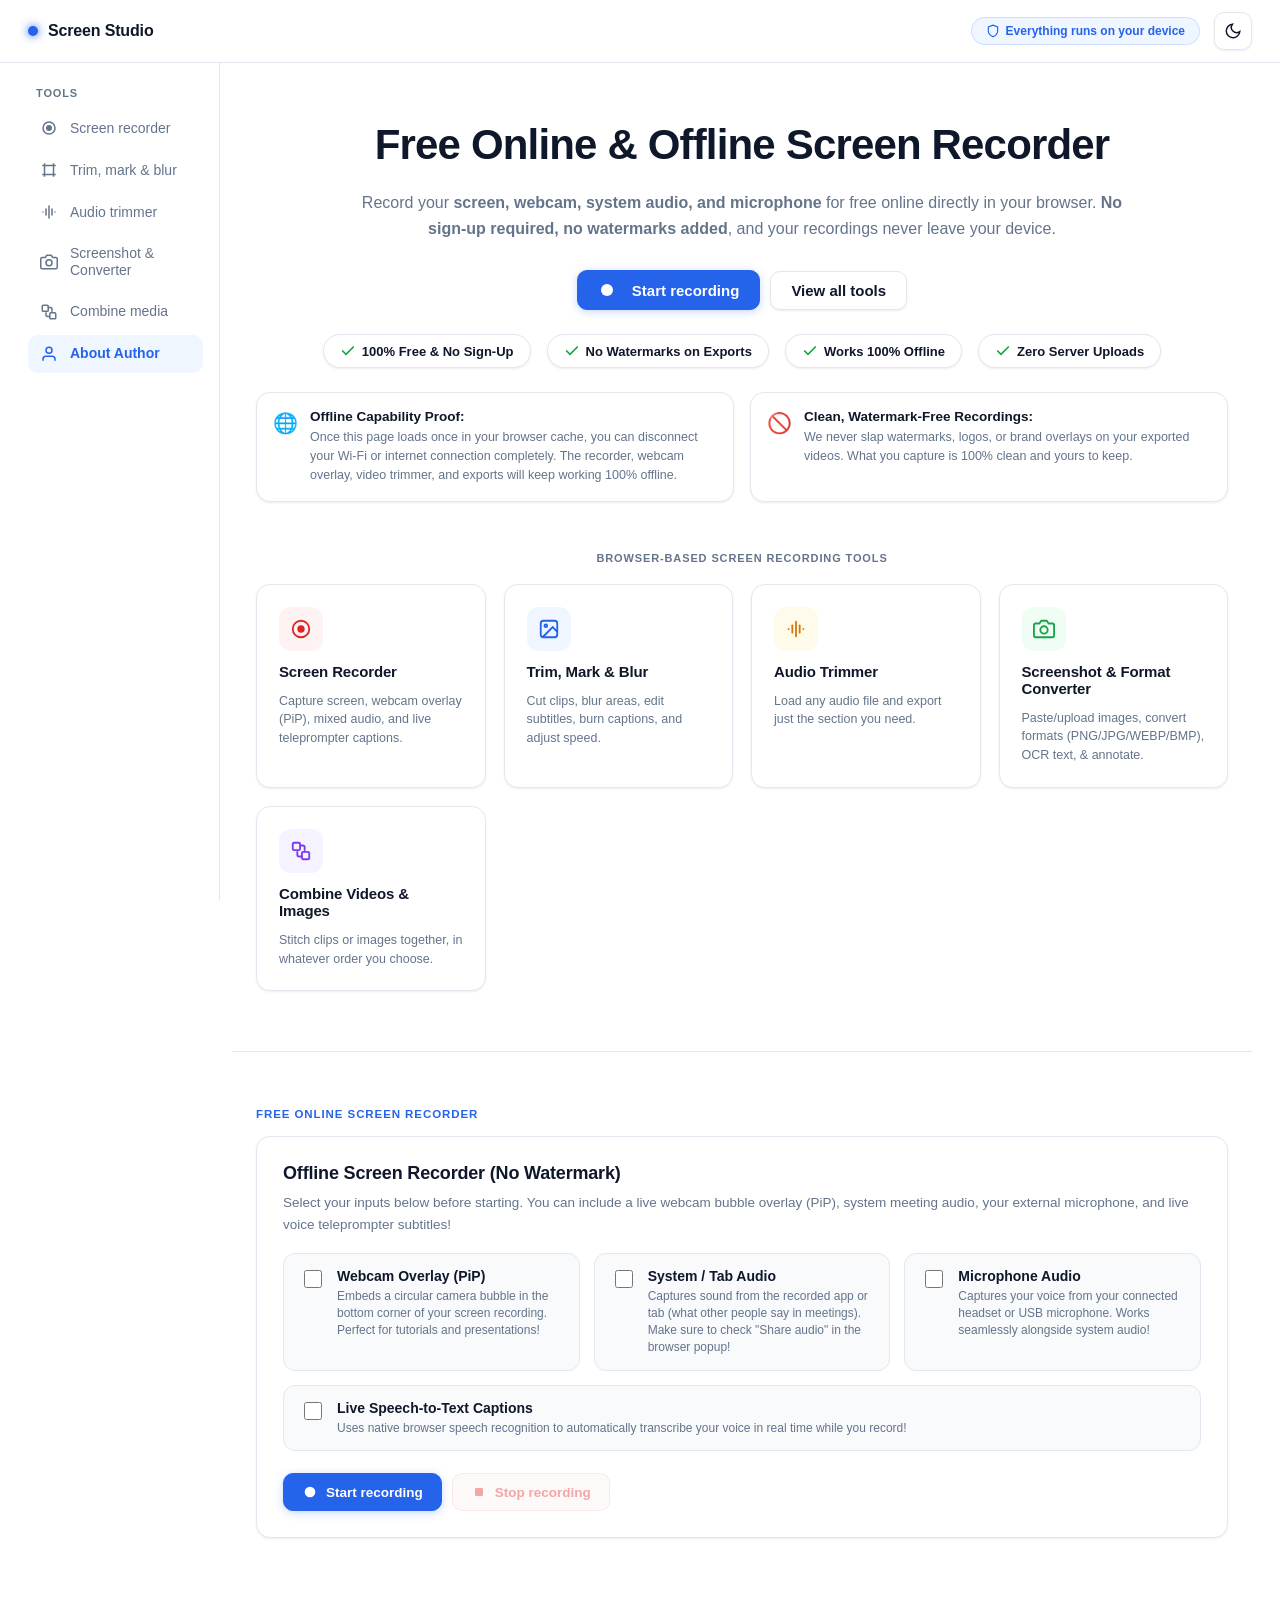
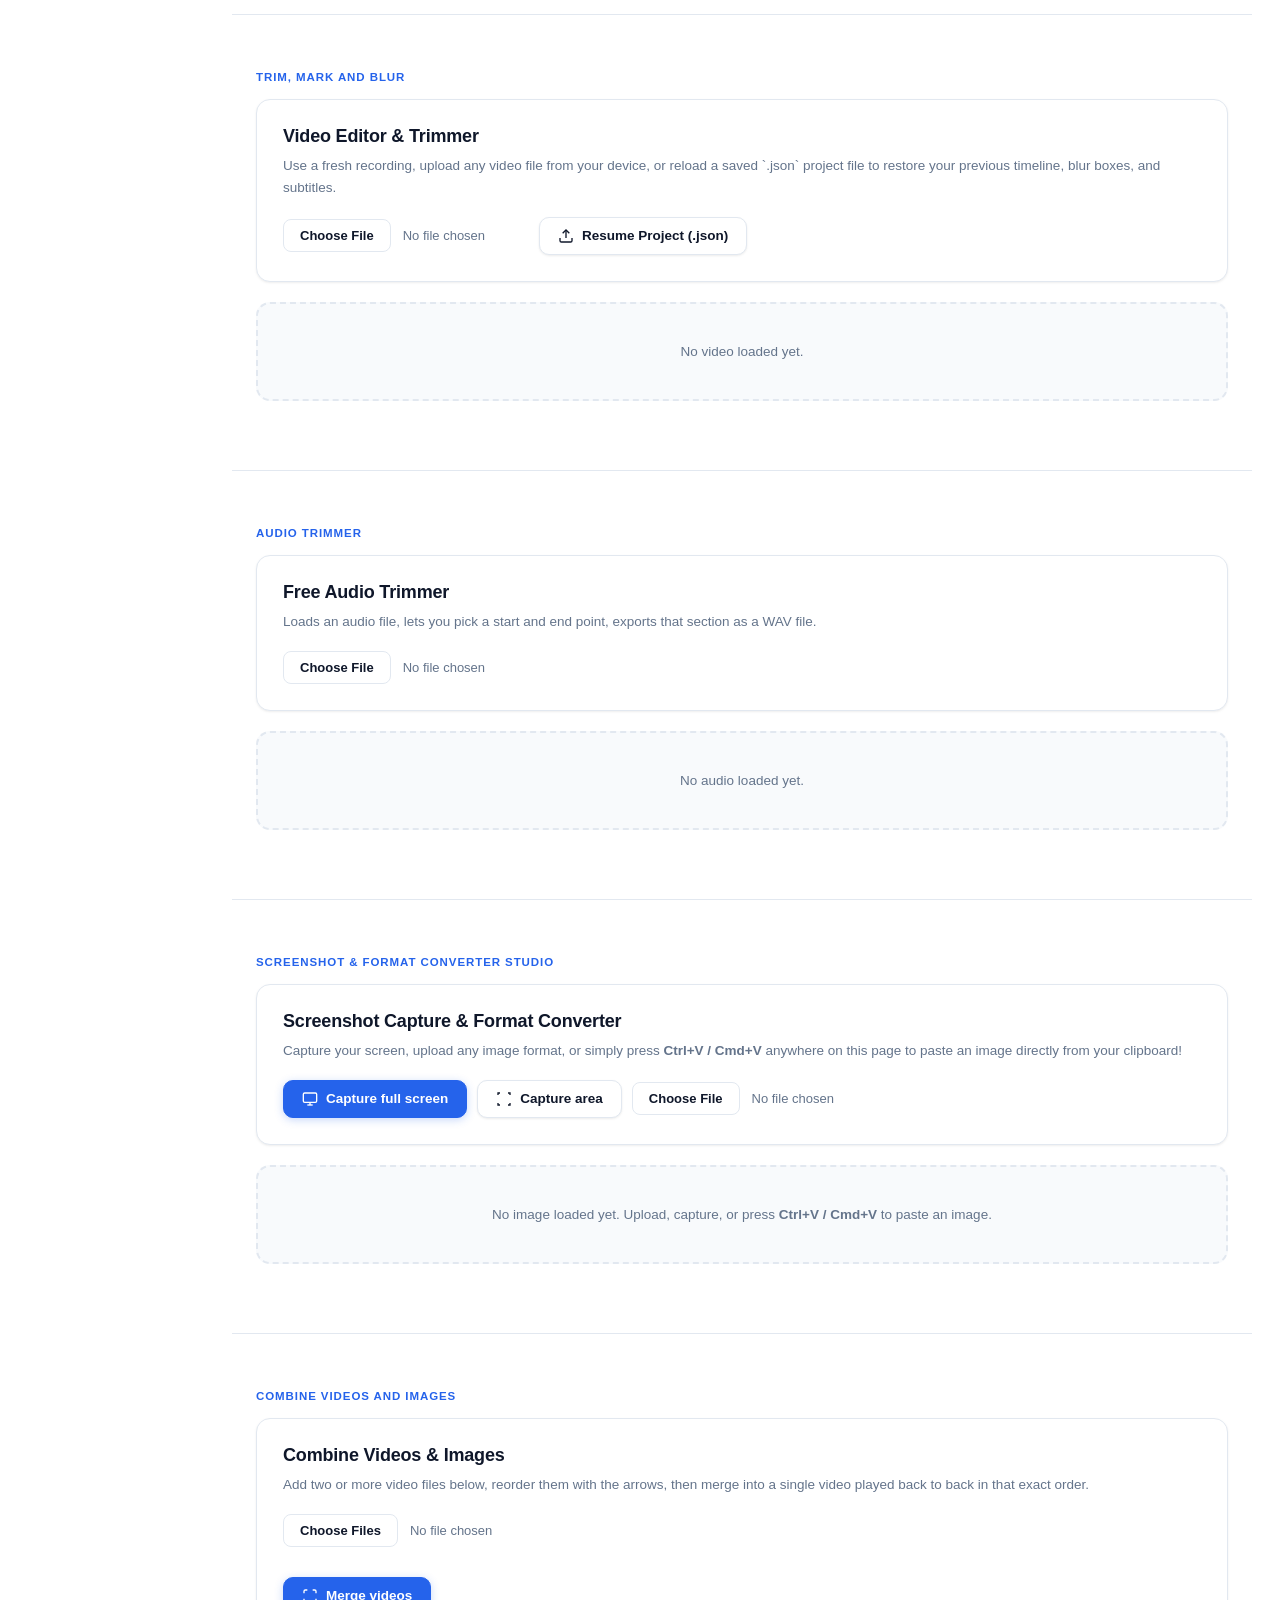
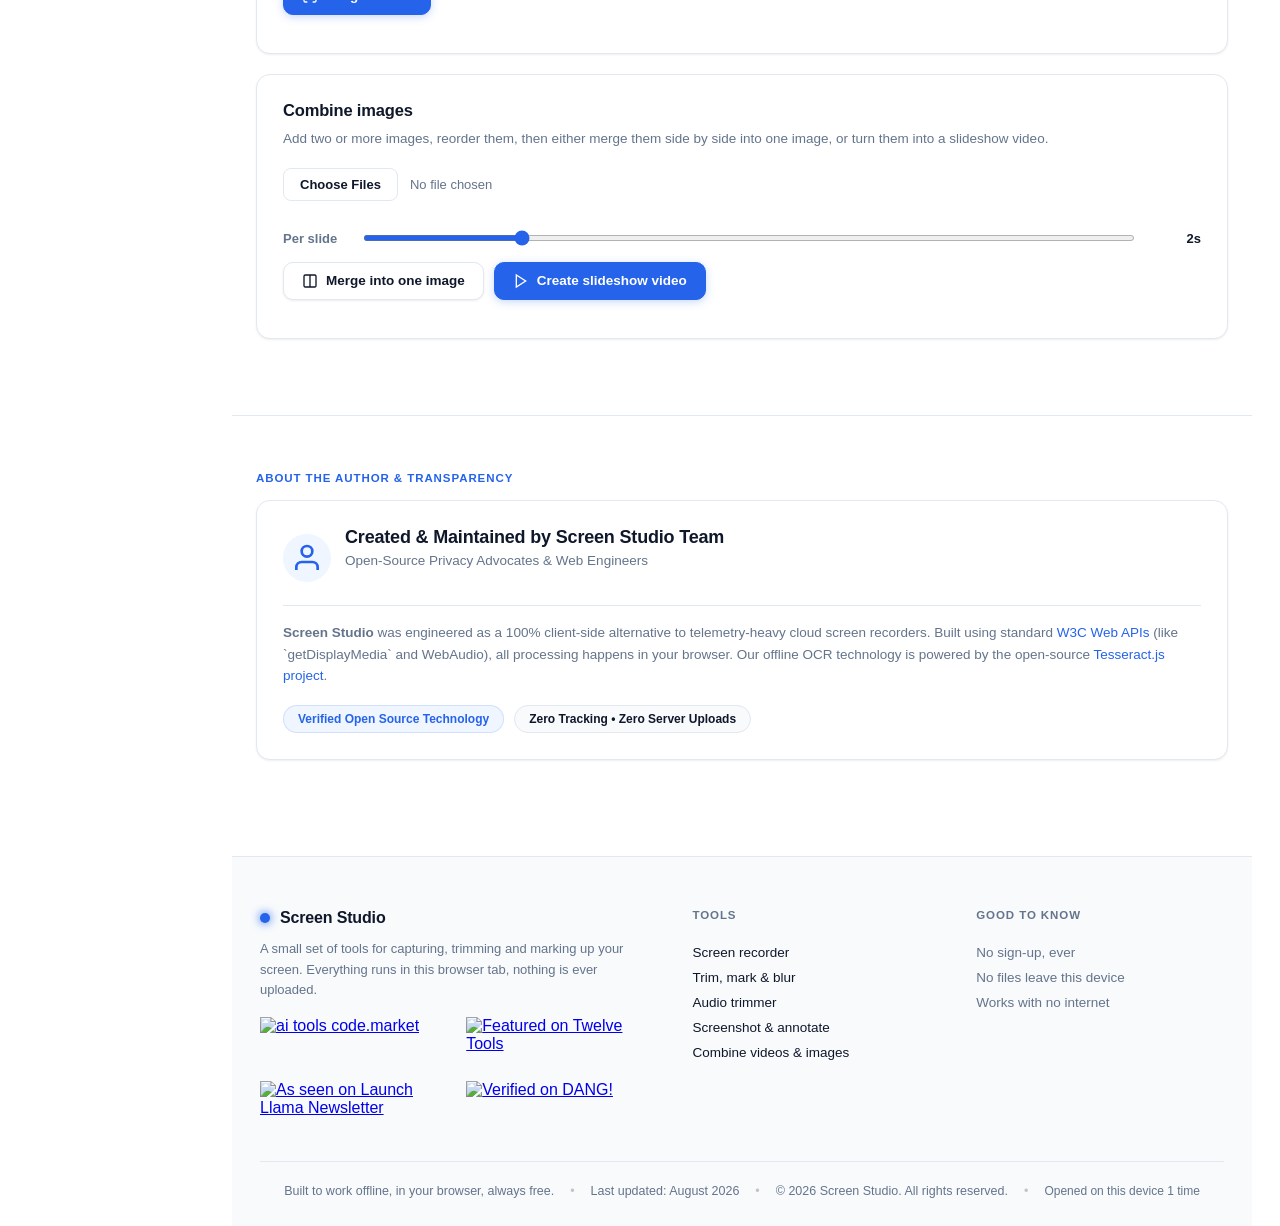
==== commit 49eb0125: "Intial Commit Release 12.6 - Reviewer Feedback Fix" ====
--- a/index.html
+++ b/index.html
@@ -8,6 +8,7 @@
   <title>Free Online &amp; Offline Screen Recorder | Screen Studio</title>
   <meta name="description"
     content="Free online screen recorder with no watermark. Capture your screen, webcam, and audio offline right in the browser. No sign-up required.">
+
   <meta name="google-site-verification" content="cFV3uS6pG3Lb2YZyV-C8hld0H2gWHJYtIBy7OKsw2Ts" />
   <link rel="canonical" href="https://screen-studio-seven.vercel.app/">
   <link rel="alternate" hreflang="en" href="https://screen-studio-seven.vercel.app/">
@@ -53,6 +54,10 @@
 }
 </script>
   <script src="https://code.market/widget.min.js" async></script>
+  <script>
+    window.va = window.va || function () { (window.vaq = window.vaq || []).push(arguments); };
+  </script>
+  <script defer src="/_vercel/insights/script.js"></script>
 </head>
 
 <body>
@@ -154,6 +159,16 @@
           browser.
           <strong>No sign-up required, no watermarks added</strong>, and your recordings never leave your device.
         </p>
+
+        <div class="row" style="margin-top: 24px; justify-content: center; margin-bottom: 24px;">
+        <a href="#record" class="btn primary" style="font-size: 15px; padding: 10px 20px;">
+          <svg viewBox="0 0 24 24" width="18" height="18" fill="currentColor" style="margin-right: 8px;"><circle cx="12" cy="12" r="8"/></svg>
+          Start recording
+        </a>
+        <a href="#editor" class="btn" style="font-size: 15px; padding: 10px 20px;">
+          View all tools
+        </a>
+      </div>
 
         <ul class="trust-list">
           <li><svg viewBox="0 0 24 24" width="16" height="16" fill="none" stroke="#16a34a" stroke-width="2.5"
@@ -963,57 +978,62 @@
         </div>
       </section>
 
-     <footer class="site-footer">
-      <div class="footer-top">
-        
-        <div class="footer-brand">
-          <a class="brand" href="#top"><span class="brand-dot"></span>Screen Studio</a>
-          <p>A small set of tools for capturing, trimming and marking up your screen. Everything runs in this browser tab, nothing is ever uploaded.</p>
-          
-          <!-- Fixed 2x2 Badge Grid -->
-          <div class="badge-grid">
-            <div data-codemarket-widget="nl_bc10ee1b846e4b48" data-theme-bg="#ffffff" data-theme-text="slate-600" data-layout="grid" data-show-branding="false">
-              <a href="https://code.market?code.market=verified" title="ai tools code.market">
-                <img src="https://code.market/assets/manage-product/featured-logo-bright.svg" alt="ai tools code.market" />
+      <footer class="site-footer">
+        <div class="footer-top">
+
+          <div class="footer-brand">
+            <a class="brand" href="#top"><span class="brand-dot"></span>Screen Studio</a>
+            <p>A small set of tools for capturing, trimming and marking up your screen. Everything runs in this browser
+              tab, nothing is ever uploaded.</p>
+
+            <!-- Fixed 2x2 Badge Grid -->
+            <div class="badge-grid">
+              <div data-codemarket-widget="nl_bc10ee1b846e4b48" data-theme-bg="#ffffff" data-theme-text="slate-600"
+                data-layout="grid" data-show-branding="false">
+                <a href="https://code.market?code.market=verified" title="ai tools code.market">
+                  <img src="https://code.market/assets/manage-product/featured-logo-bright.svg"
+                    alt="ai tools code.market" />
+                </a>
+              </div>
+              <a href="https://twelve.tools" target="_blank">
+                <img src="https://twelve.tools/badge0-white.svg" alt="Featured on Twelve Tools">
               </a>
-            </div>
-            <a href="https://twelve.tools" target="_blank">
-              <img src="https://twelve.tools/badge0-white.svg" alt="Featured on Twelve Tools">
-            </a>
-            <a href="https://tools.launchllama.co?utm_source=badge&utm_medium=referral" target="_blank" rel="noopener noreferrer">
-              <img src="https://tools.launchllama.co/featured-badge.png?v=2" alt="As seen on Launch Llama Newsletter" />
-            </a>
-            <a href="https://dang.ai" target="_blank" rel="dofollow noopener">
-              <img src="https://assets.dang.ai/badges/dang-verified-light.png" alt="Verified on DANG!" />
-            </a>
-          </div>
-        </div> <!-- This was the missing closing tag that broke your layout! -->
-
-        <div class="footer-col">
-          <p class="footer-heading">TOOLS</p>
-          <a href="#record">Screen recorder</a>
-          <a href="#editor">Trim, mark &amp; blur</a>
-          <a href="#audio">Audio trimmer</a>
-          <a href="#screenshot">Screenshot &amp; annotate</a>
-          <a href="#combine">Combine videos &amp; images</a>
-        </div>
-
-        <div class="footer-col">
-          <p class="footer-heading">GOOD TO KNOW</p>
-          <span>No sign-up, ever</span>
-          <span>No files leave this device</span>
-          <span>Works with no internet</span>
-        </div>
-        
-      </div>
-
-      <div class="footer-bottom">
-        <span>Built to work offline, in your browser, always free.</span>
-        <span>Last updated: <time datetime="2026-08-02">August 2026</time></span>
-        <span>&copy; 2026 Screen Studio. All rights reserved.</span>
-        <span id="visitCounter" class="visit-counter"></span>
-      </div>
-    </footer>
+              <a href="https://tools.launchllama.co?utm_source=badge&utm_medium=referral" target="_blank"
+                rel="noopener noreferrer">
+                <img src="https://tools.launchllama.co/featured-badge.png?v=2"
+                  alt="As seen on Launch Llama Newsletter" />
+              </a>
+              <a href="https://dang.ai" target="_blank" rel="dofollow noopener">
+                <img src="https://assets.dang.ai/badges/dang-verified-light.png" alt="Verified on DANG!" />
+              </a>
+            </div>
+          </div> <!-- This was the missing closing tag that broke your layout! -->
+
+          <div class="footer-col">
+            <p class="footer-heading">TOOLS</p>
+            <a href="#record">Screen recorder</a>
+            <a href="#editor">Trim, mark &amp; blur</a>
+            <a href="#audio">Audio trimmer</a>
+            <a href="#screenshot">Screenshot &amp; annotate</a>
+            <a href="#combine">Combine videos &amp; images</a>
+          </div>
+
+          <div class="footer-col">
+            <p class="footer-heading">GOOD TO KNOW</p>
+            <span>No sign-up, ever</span>
+            <span>No files leave this device</span>
+            <span>Works with no internet</span>
+          </div>
+
+        </div>
+
+        <div class="footer-bottom">
+          <span>Built to work offline, in your browser, always free.</span>
+          <span>Last updated: <time datetime="2026-08-02">August 2026</time></span>
+          <span>&copy; 2026 Screen Studio. All rights reserved.</span>
+          <span id="visitCounter" class="visit-counter"></span>
+        </div>
+      </footer>
 
     </div>
   </div>
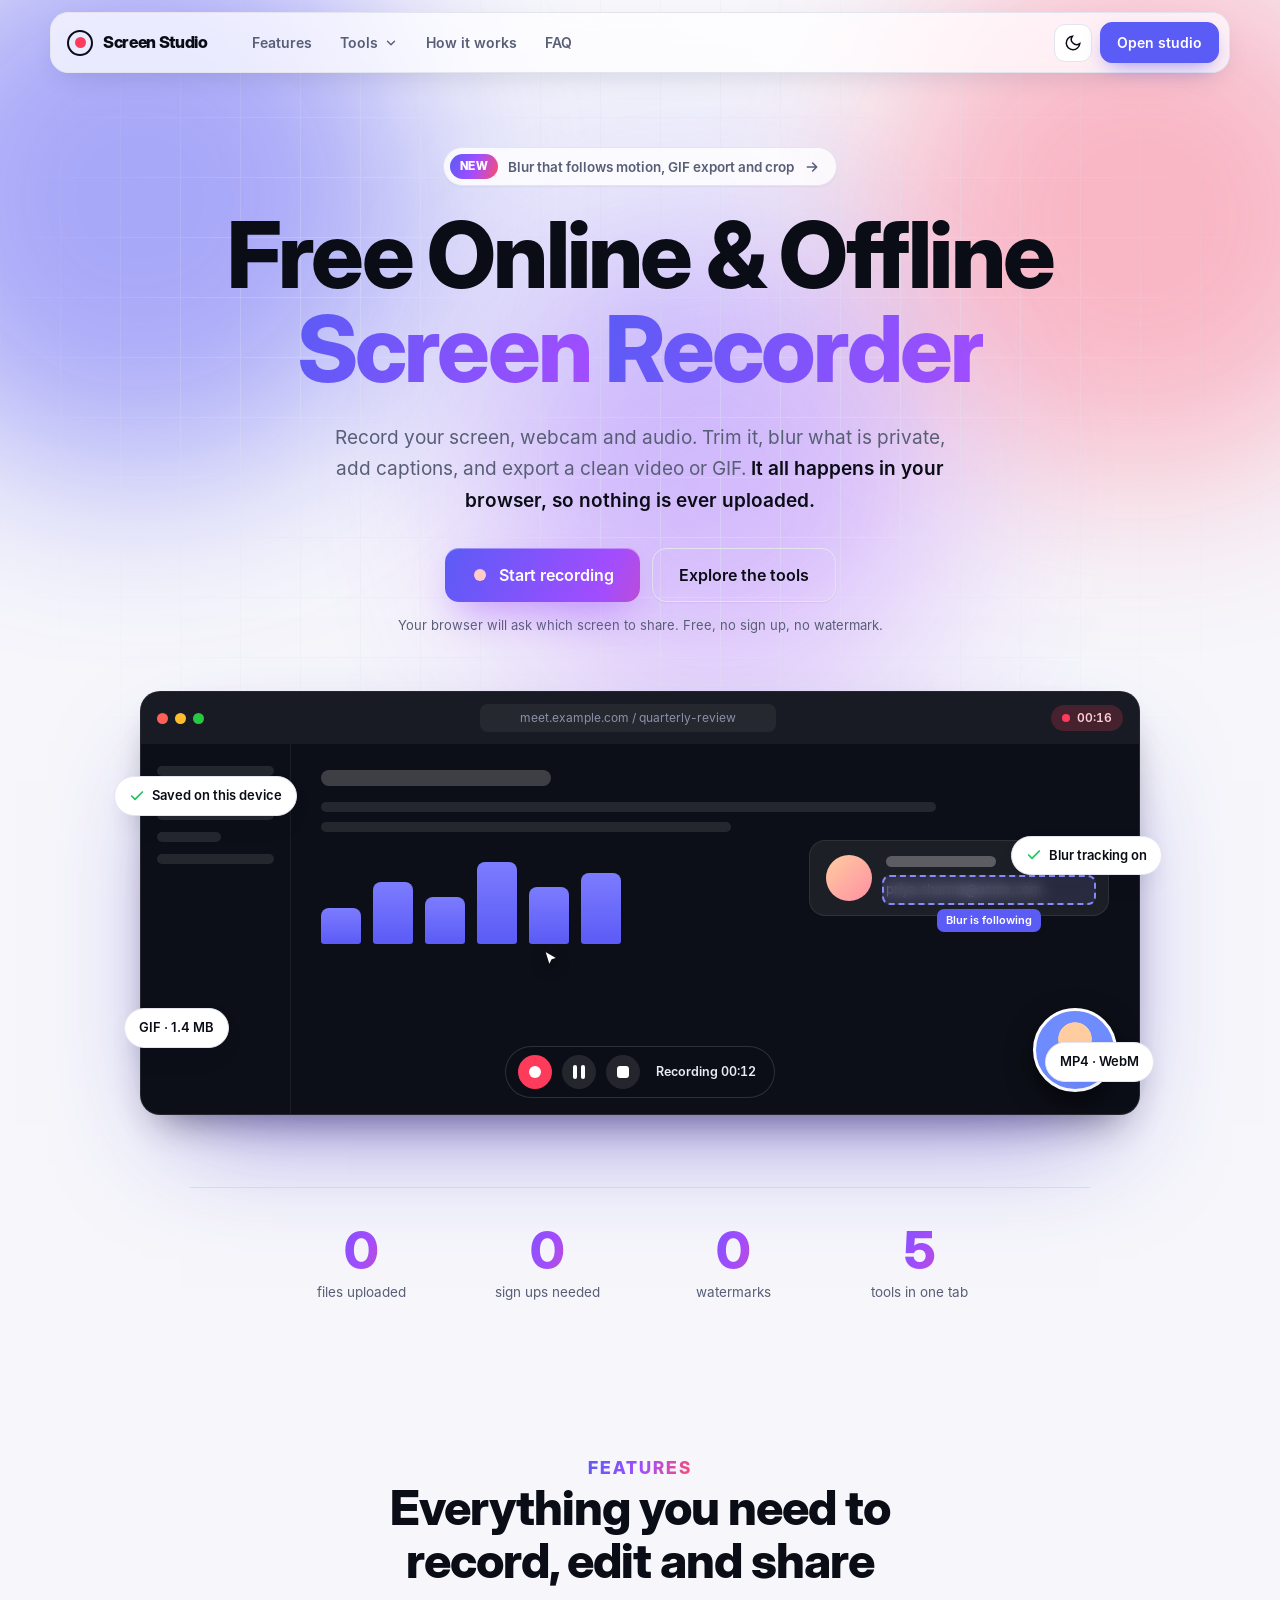
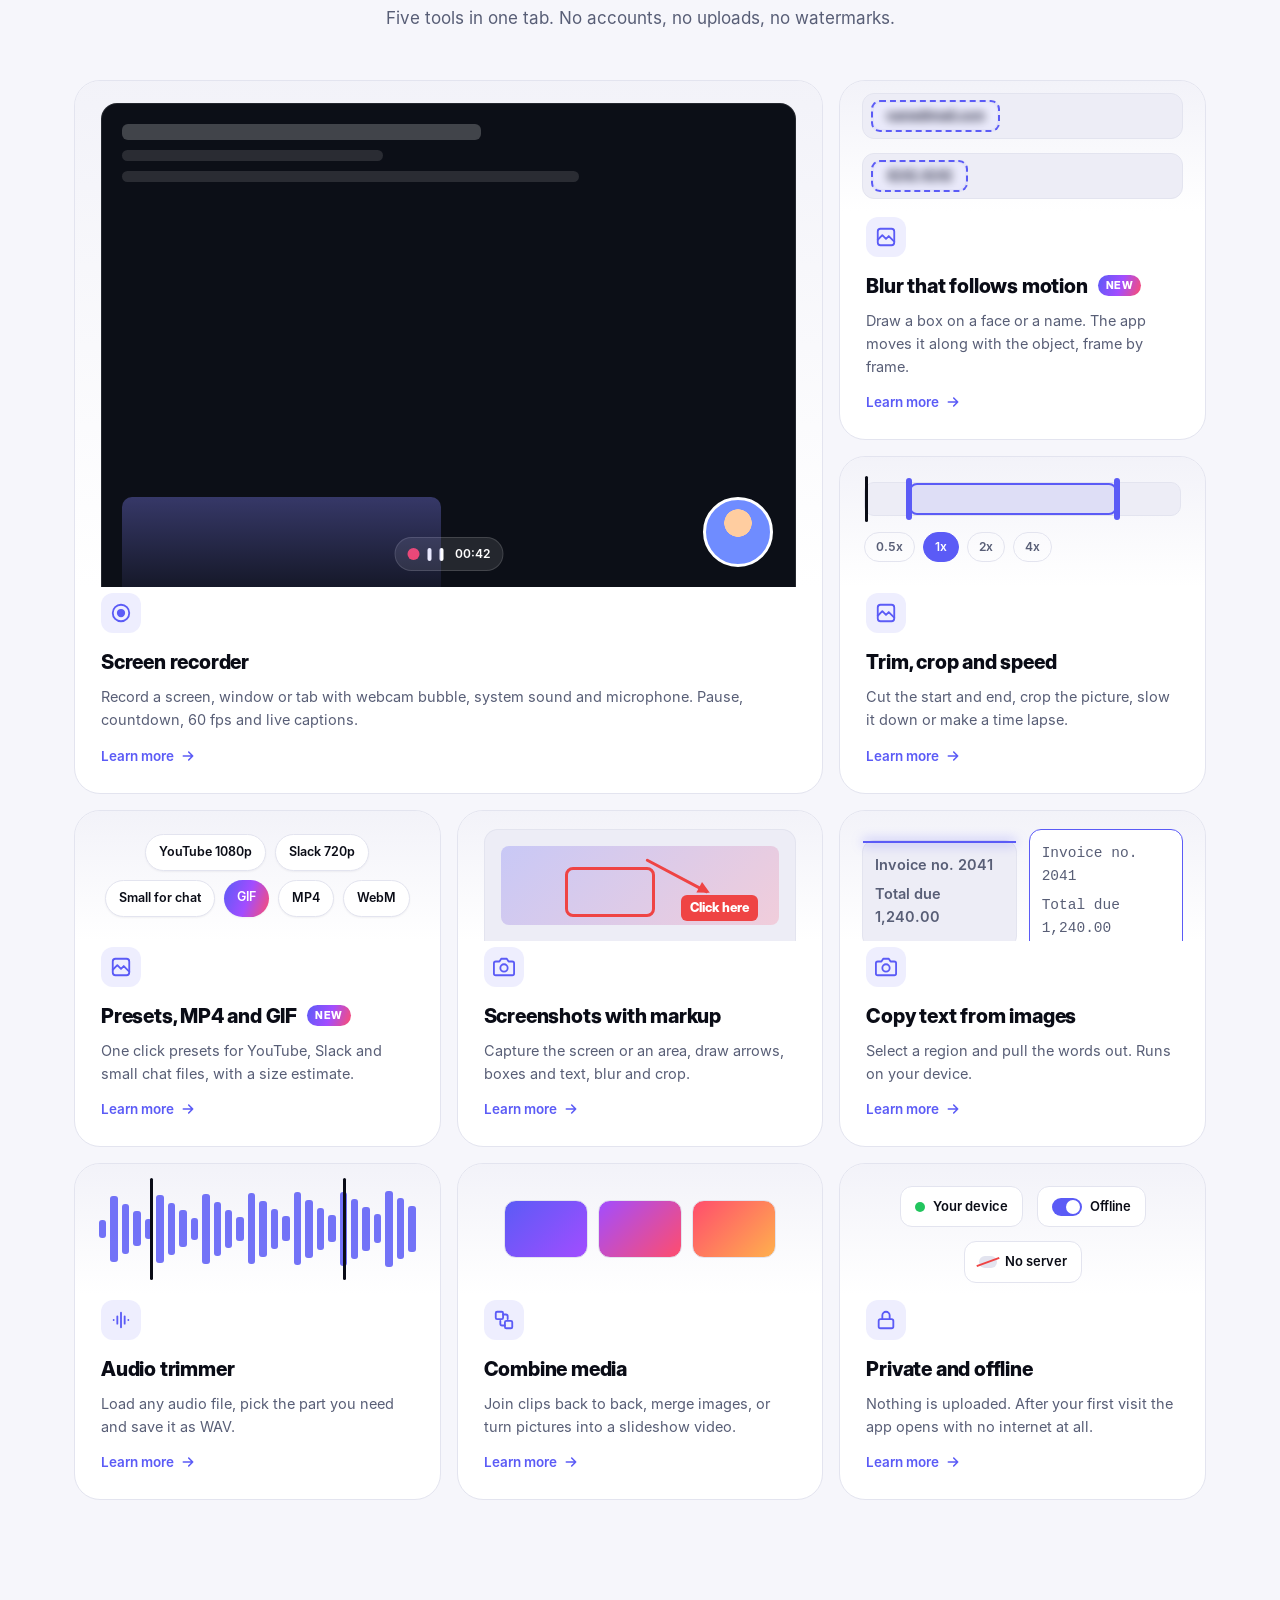
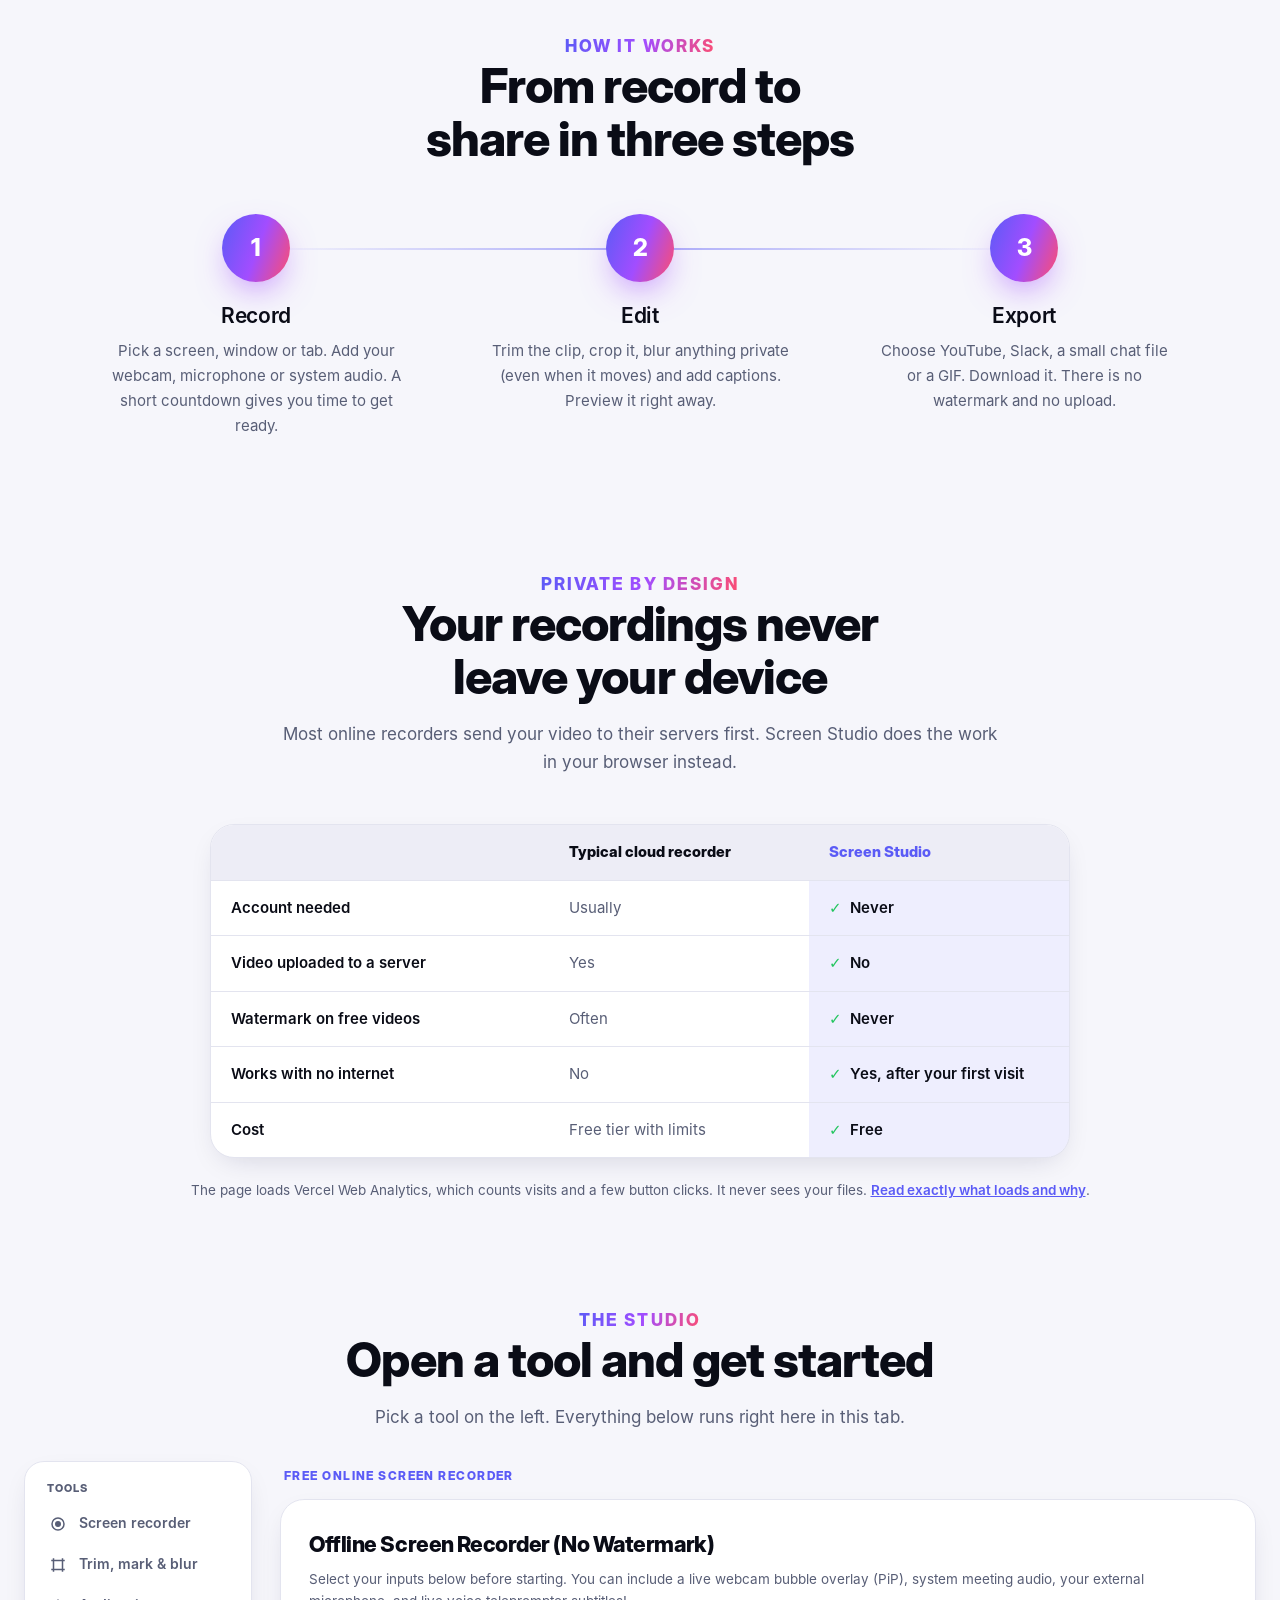
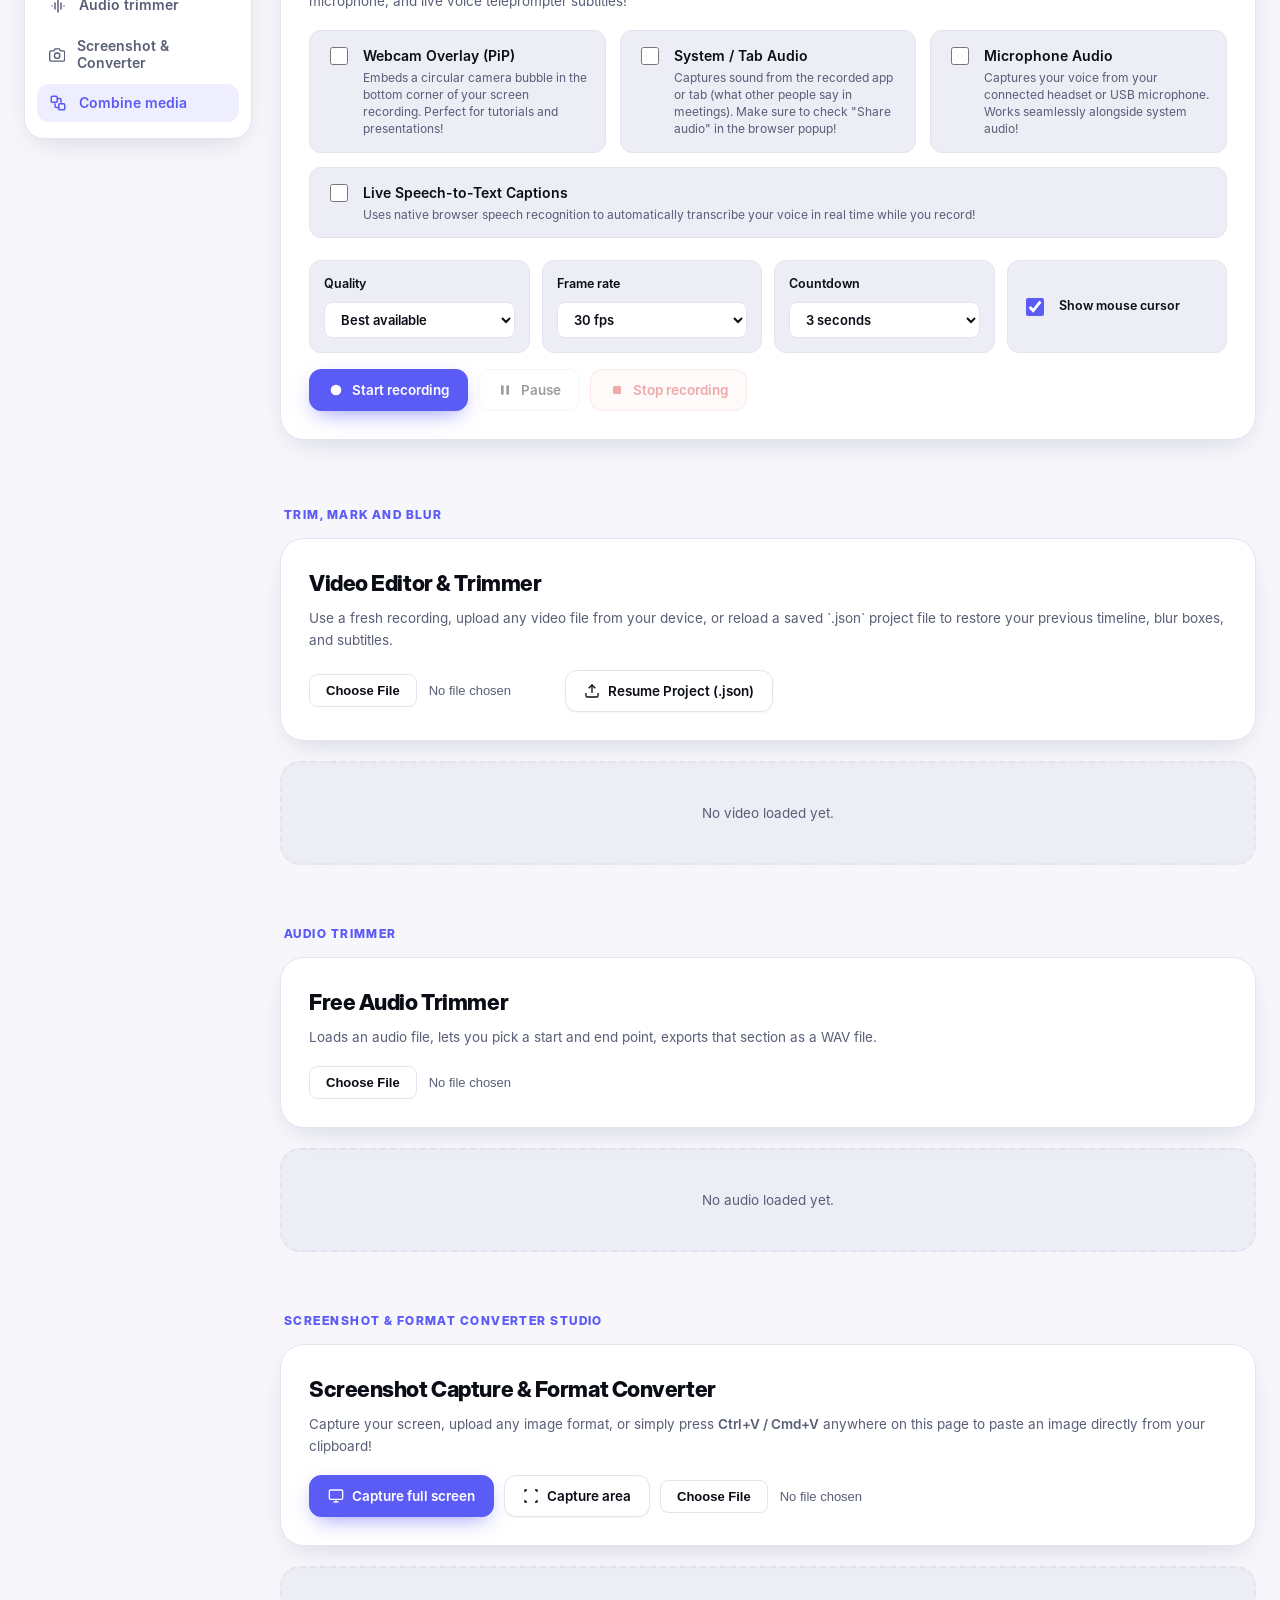
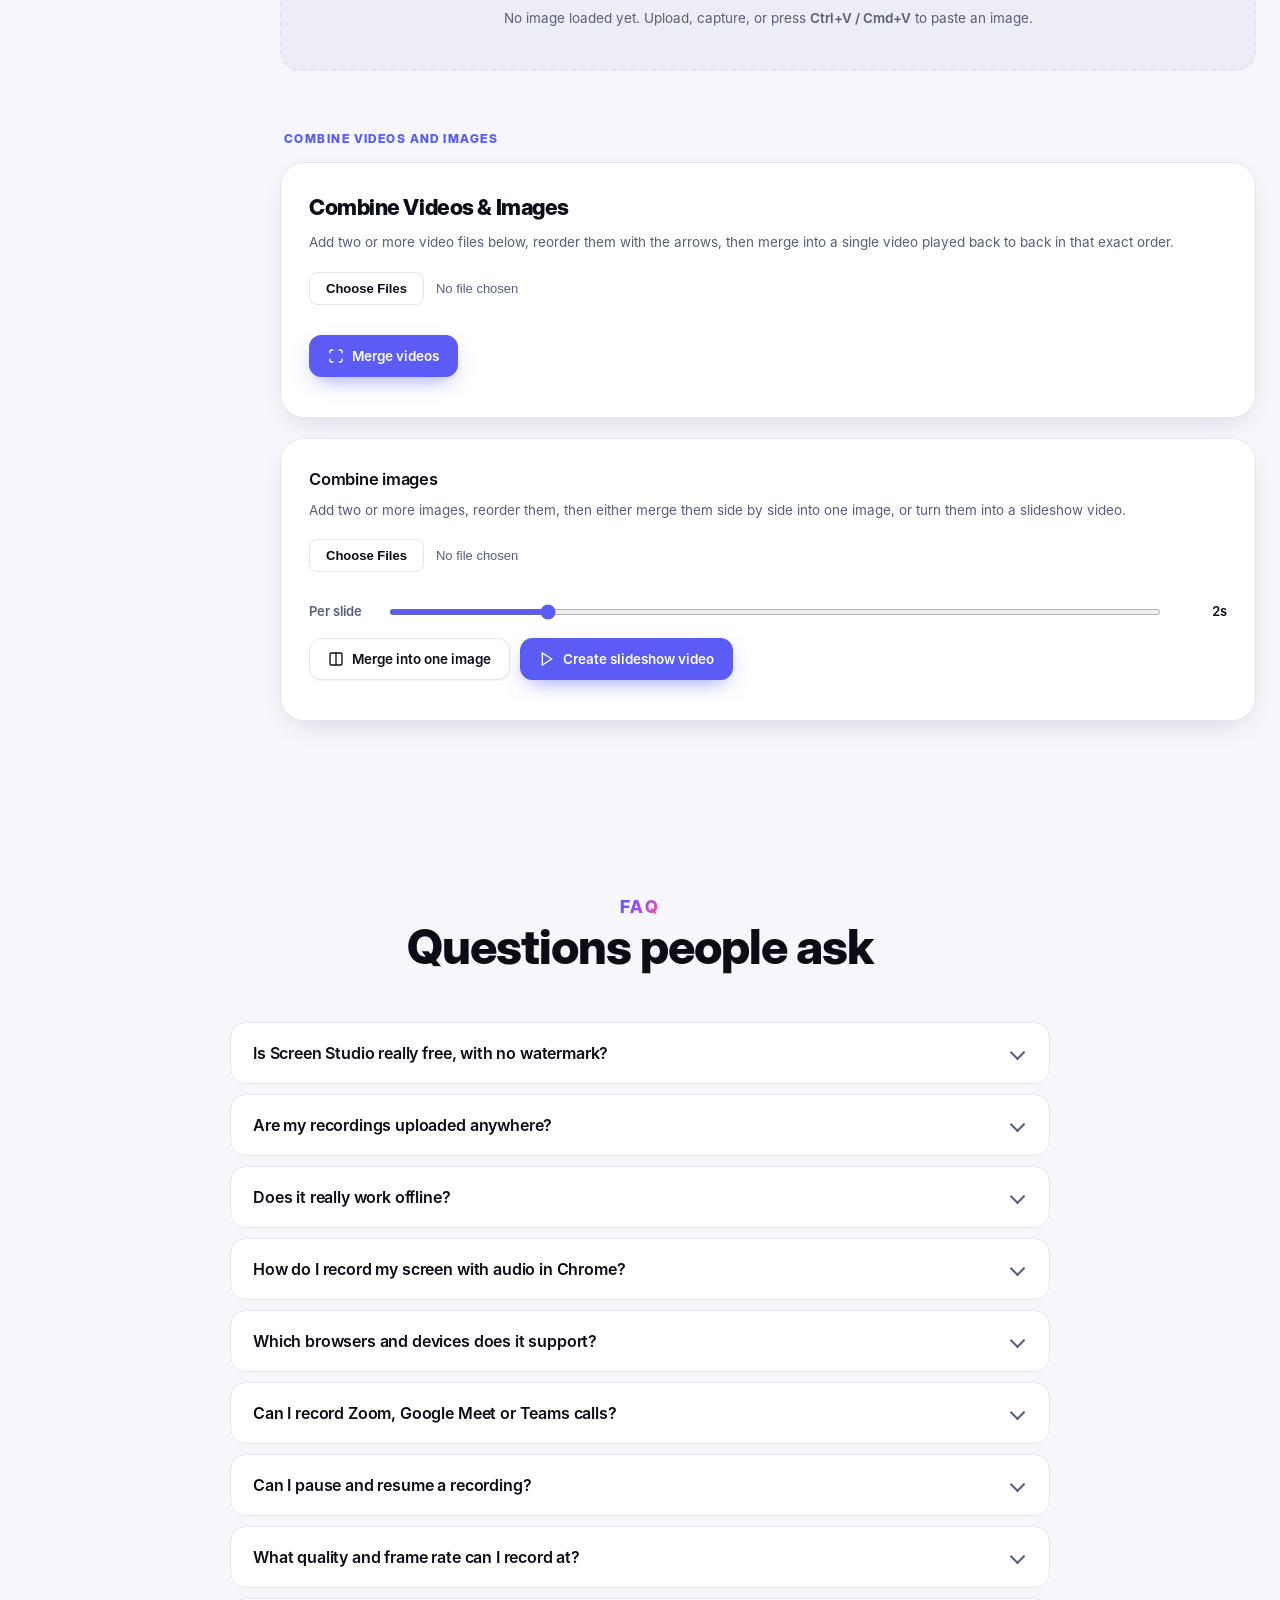
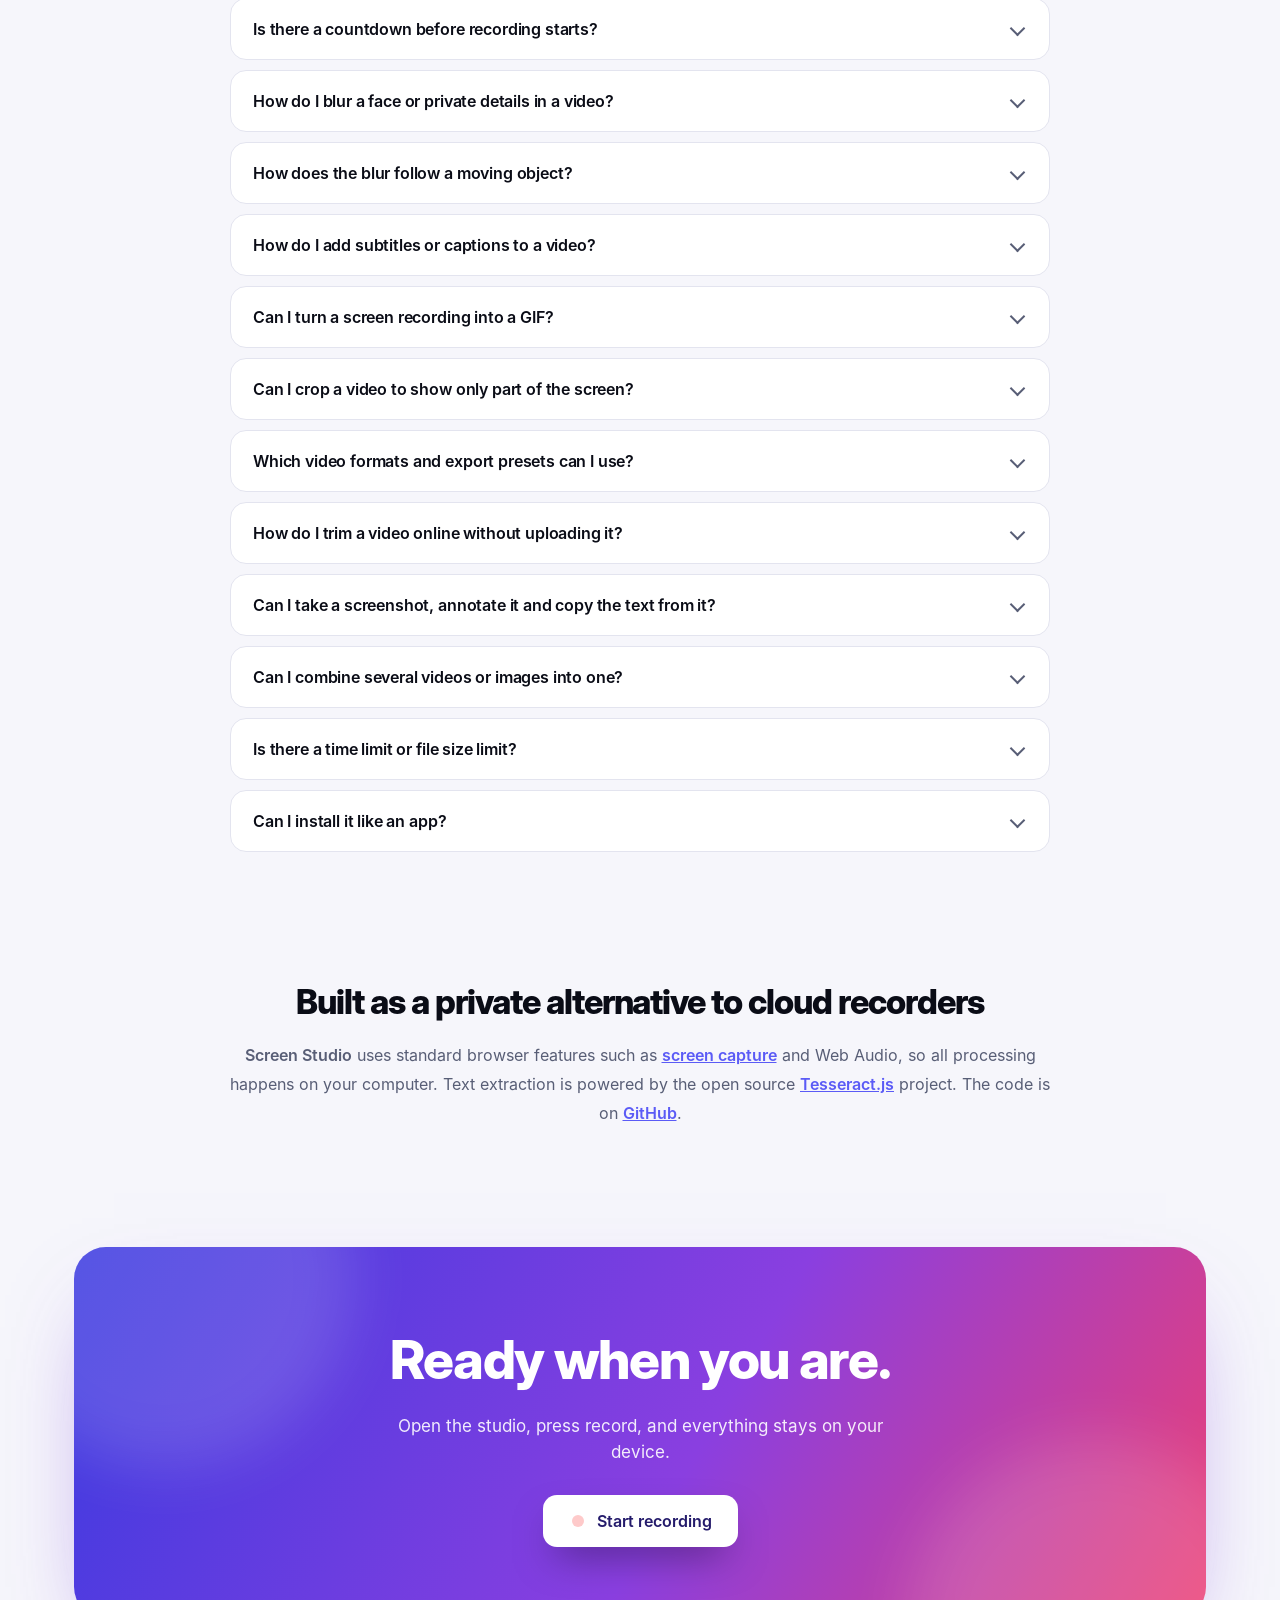
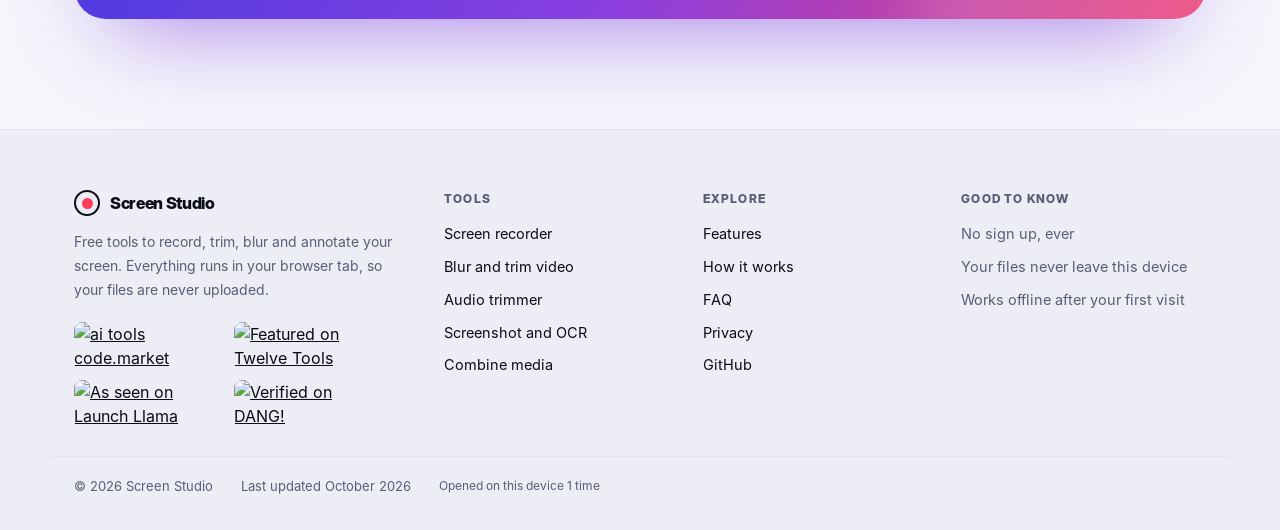
==== commit 436f1f73: "UI Fixes" ====
--- a/index.html
+++ b/index.html
@@ -5,54 +5,261 @@
   <meta charset="UTF-8">
   <meta name="viewport" content="width=device-width, initial-scale=1.0">
 
-  <title>Free Online &amp; Offline Screen Recorder | Screen Studio</title>
-  <meta name="description"
-    content="Free online screen recorder with no watermark. Capture your screen, webcam, and audio offline right in the browser. No sign-up required.">
-
+  <title>Free Online &amp; Offline Screen Recorder, No Watermark | Screen Studio</title>
+  <meta name="description" content="Free screen recorder that runs in your browser. Record screen, webcam and audio, then trim, blur moving objects, annotate and export MP4 or GIF. No sign up, no watermark, works offline.">
   <meta name="google-site-verification" content="cFV3uS6pG3Lb2YZyV-C8hld0H2gWHJYtIBy7OKsw2Ts" />
   <link rel="canonical" href="https://screen-studio-seven.vercel.app/">
   <link rel="alternate" hreflang="en" href="https://screen-studio-seven.vercel.app/">
   <link rel="alternate" hreflang="x-default" href="https://screen-studio-seven.vercel.app/">
-  <meta name="keywords"
-    content="free screen recorder online, offline screen recorder no watermark, screen recorder no signup, browser screen recorder, private screen recorder">
-
-  <!-- Open Graph / Social Media Meta -->
+  <meta name="robots" content="index, follow, max-image-preview:large, max-snippet:-1">
+  <meta name="theme-color" content="#f6f6fb" media="(prefers-color-scheme: light)">
+  <meta name="theme-color" content="#06070c" media="(prefers-color-scheme: dark)">
+  <meta name="color-scheme" content="light dark">
+  <meta name="application-name" content="Screen Studio">
+  <meta name="apple-mobile-web-app-title" content="Screen Studio">
+
   <meta property="og:type" content="website">
+  <meta property="og:site_name" content="Screen Studio">
+  <meta property="og:locale" content="en_US">
   <meta property="og:url" content="https://screen-studio-seven.vercel.app/">
-  <!-- OG Title -->
-  <meta property="og:title" content="Free Online & Offline Screen Recorder | Screen Studio">
-  <meta property="og:description"
-    content="Free online screen recorder with no watermark. Capture your screen, webcam, and audio offline right in the browser. No sign-up required.">
-  <!-- The image that messaging apps will grab for the preview -->
-  <meta property="og:image" content="https://screen-studio-seven.vercel.app/asset/icon.png">
-
-  <!-- Browser Favicon -->
-  <link rel="icon" type="image/png" href="asset/icon.png">
-  <link rel="stylesheet" href="styles.css">
-
-  <script src="https://cdn.jsdelivr.net/npm/tesseract.js@5/dist/tesseract.min.js"></script>
-
+  <meta property="og:title" content="Free Online &amp; Offline Screen Recorder | Screen Studio">
+  <meta property="og:description" content="Free screen recorder that runs in your browser. Record screen, webcam and audio, then trim, blur moving objects, annotate and export MP4 or GIF. No sign up, no watermark, works offline.">
+  <meta property="og:image" content="https://screen-studio-seven.vercel.app/asset/og-image.png">
+  <meta property="og:image:width" content="1200">
+  <meta property="og:image:height" content="630">
+  <meta property="og:image:alt" content="Screen Studio: free online and offline screen recorder">
+  <meta name="twitter:card" content="summary_large_image">
+  <meta name="twitter:title" content="Free Online &amp; Offline Screen Recorder | Screen Studio">
+  <meta name="twitter:description" content="Free screen recorder that runs in your browser. Record screen, webcam and audio, then trim, blur moving objects, annotate and export MP4 or GIF. No sign up, no watermark, works offline.">
+  <meta name="twitter:image" content="https://screen-studio-seven.vercel.app/asset/og-image.png">
+
+  <link rel="icon" href="/favicon.ico" sizes="48x48">
+  <link rel="icon" type="image/svg+xml" href="/asset/favicon.svg">
+  <link rel="icon" type="image/png" sizes="32x32" href="/asset/favicon-32.png">
+  <link rel="icon" type="image/png" sizes="16x16" href="/asset/favicon-16.png">
+  <link rel="apple-touch-icon" href="/asset/apple-touch-icon.png">
+  <link rel="manifest" href="/manifest.webmanifest">
+
+  <link rel="preload" href="/asset/fonts/inter-400.woff2" as="font" type="font/woff2" crossorigin>
+  <link rel="preload" href="/asset/fonts/inter-800.woff2" as="font" type="font/woff2" crossorigin>
+  <script>try{var t=localStorage.getItem('ss-theme')||(matchMedia('(prefers-color-scheme: dark)').matches?'dark':'light');document.documentElement.setAttribute('data-theme',t)}catch(e){}</script>
+  <link rel="stylesheet" href="/styles.css">
   <script type="application/ld+json">
 {
   "@context": "https://schema.org",
-  "@type": "WebApplication",
-  "name": "Screen Studio",
-  "url": "https://screen-studio-seven.vercel.app/",
-  "description": "Free online screen recorder with no watermark. Capture your screen, webcam, and audio offline right in the browser. No sign-up required.",
-  "applicationCategory": "MultimediaApplication",
-  "operatingSystem": "All",
-  "offers": {
-    "@type": "Offer",
-    "price": "0",
-    "priceCurrency": "USD"
-  },
-  "creator": {
-    "@type": "Organization",
-    "name": "Screen Studio Team",
-    "url": "https://screen-studio-seven.vercel.app/"
-  }
+  "@graph": [
+    {
+      "@type": "WebApplication",
+      "@id": "https://screen-studio-seven.vercel.app/#app",
+      "name": "Screen Studio",
+      "url": "https://screen-studio-seven.vercel.app/",
+      "image": "https://screen-studio-seven.vercel.app/asset/og-image.png",
+      "description": "Free online screen recorder with no watermark. Record your screen, webcam and audio, then trim, blur, annotate and export, all inside your browser and available offline.",
+      "applicationCategory": "MultimediaApplication",
+      "operatingSystem": "Any modern browser",
+      "browserRequirements": "Screen recording needs a desktop browser such as Chrome or Edge.",
+      "isAccessibleForFree": true,
+      "offers": {
+        "@type": "Offer",
+        "price": "0",
+        "priceCurrency": "USD"
+      },
+      "featureList": [
+        "Screen, webcam, system audio and microphone recording",
+        "Pause and resume, countdown, 60 fps and 1080p options",
+        "Trim video and audio",
+        "Crop video and export GIF",
+        "Blur or mark areas, with motion tracking",
+        "Subtitles and live captions",
+        "Screenshot capture, annotation and crop",
+        "Text extraction (OCR) from images",
+        "Image format converter",
+        "Combine videos and images",
+        "Export presets for YouTube, Slack and chat apps",
+        "Works offline once loaded"
+      ],
+      "creator": {
+        "@type": "Organization",
+        "name": "Screen Studio Team",
+        "url": "https://screen-studio-seven.vercel.app/"
+      }
+    },
+    {
+      "@type": "WebSite",
+      "@id": "https://screen-studio-seven.vercel.app/#website",
+      "url": "https://screen-studio-seven.vercel.app/",
+      "name": "Screen Studio",
+      "inLanguage": "en"
+    },
+    {
+      "@type": "FAQPage",
+      "@id": "https://screen-studio-seven.vercel.app/#faq",
+      "mainEntity": [
+        {
+          "@type": "Question",
+          "name": "Is Screen Studio really free, with no watermark?",
+          "acceptedAnswer": {
+            "@type": "Answer",
+            "text": "Yes. There is no sign up, no paywall and nothing is added to your videos. What you record or export is exactly what you see in the preview."
+          }
+        },
+        {
+          "@type": "Question",
+          "name": "Are my recordings uploaded anywhere?",
+          "acceptedAnswer": {
+            "@type": "Answer",
+            "text": "No. Recording, trimming, blurring, converting and exporting all happen inside your browser tab, using your own computer. Your video and image files are never sent to a server. The page does load a small analytics script that counts visits, but it never sees your files."
+          }
+        },
+        {
+          "@type": "Question",
+          "name": "Does it really work offline?",
+          "acceptedAnswer": {
+            "@type": "Answer",
+            "text": "Yes, after your first visit. The first time you open the site, your browser saves the app on your device. After that it opens and works with the internet turned off. Text extraction from images (OCR) also needs a one time download of its language data, so run it once while online and it will work offline after that."
+          }
+        },
+        {
+          "@type": "Question",
+          "name": "How do I record my screen with audio in Chrome?",
+          "acceptedAnswer": {
+            "@type": "Answer",
+            "text": "Open the Screen recorder, tick System or Tab Audio for the sound coming from your computer and Microphone for your voice, then press Start recording. In the browser prompt, pick a tab, window or screen and turn on Share audio. Chrome and Edge on Windows can share the whole system sound. On a Mac, browsers usually share the sound of one tab only."
+          }
+        },
+        {
+          "@type": "Question",
+          "name": "Which browsers and devices does it support?",
+          "acceptedAnswer": {
+            "@type": "Answer",
+            "text": "Screen recording and screen capture need a desktop browser, ideally Chrome or Edge, on Windows, Mac, Linux or a Chromebook. Phones and tablets do not allow web pages to record the screen. The editor, audio trimmer, image converter and combine tools still work on phones."
+          }
+        },
+        {
+          "@type": "Question",
+          "name": "Can I record Zoom, Google Meet or Teams calls?",
+          "acceptedAnswer": {
+            "@type": "Answer",
+            "text": "Yes, if you share the call window or tab and turn on audio sharing. Tick Microphone as well to include your own voice. Always tell the people on the call that you are recording, and check your company rules first."
+          }
+        },
+        {
+          "@type": "Question",
+          "name": "Can I pause and resume a recording?",
+          "acceptedAnswer": {
+            "@type": "Answer",
+            "text": "Yes. Press Pause to stop the clock and the video, and Resume to carry on. The paused time is not in the final video, so you get one clean clip without dead air."
+          }
+        },
+        {
+          "@type": "Question",
+          "name": "What quality and frame rate can I record at?",
+          "acceptedAnswer": {
+            "@type": "Answer",
+            "text": "You can ask for the best available size, 1080p or 720p, and 15, 30 or 60 frames per second. The browser gives you the closest it can, depending on your screen and computer. Use 30 fps for most tutorials and 60 fps for games or smooth animations."
+          }
+        },
+        {
+          "@type": "Question",
+          "name": "Is there a countdown before recording starts?",
+          "acceptedAnswer": {
+            "@type": "Answer",
+            "text": "Yes. After you choose what to share, a 3 or 5 second countdown gives you time to switch to the right window. You can turn it off if you do not need it."
+          }
+        },
+        {
+          "@type": "Question",
+          "name": "How do I blur a face or private details in a video?",
+          "acceptedAnswer": {
+            "@type": "Answer",
+            "text": "Open the Trim, mark and blur tool, load your video, pick Blur box and drag over the area. Set when the box should appear and disappear. If the thing you are hiding moves, press Follow motion on that box and the app will move the box along with it."
+          }
+        },
+        {
+          "@type": "Question",
+          "name": "How does the blur follow a moving object?",
+          "acceptedAnswer": {
+            "@type": "Answer",
+            "text": "The app looks at the pixels inside your box, then finds where that same patch of pixels went in the next frames. It works best on objects that stand out from the background. It is a simple tracker, not magic, so always scrub through the result and fix any spot where the box drifts."
+          }
+        },
+        {
+          "@type": "Question",
+          "name": "How do I add subtitles or captions to a video?",
+          "acceptedAnswer": {
+            "@type": "Answer",
+            "text": "Turn on Live Speech to Text Captions while recording, or load a .srt or .vtt file in the editor. You can edit every line and its timing, then burn the captions into the exported video or download them as a .srt file."
+          }
+        },
+        {
+          "@type": "Question",
+          "name": "Can I turn a screen recording into a GIF?",
+          "acceptedAnswer": {
+            "@type": "Answer",
+            "text": "Yes. Load the video in the Trim, mark and blur tool, trim it to the moment you want, choose a GIF width and frame rate, and press Export as GIF. It is made on your own device, and clips up to about 30 seconds work best. Keep GIFs short and small, because they get big quickly."
+          }
+        },
+        {
+          "@type": "Question",
+          "name": "Can I crop a video to show only part of the screen?",
+          "acceptedAnswer": {
+            "@type": "Answer",
+            "text": "Yes. Choose Crop in the editor, drag over the area you want to keep, and export. The crop applies to the exported video and the GIF. Press Reset crop to go back to the full picture."
+          }
+        },
+        {
+          "@type": "Question",
+          "name": "Which video formats and export presets can I use?",
+          "acceptedAnswer": {
+            "@type": "Answer",
+            "text": "Exports are WebM by default, and MP4 when your browser supports recording to MP4. Presets set the size and quality for YouTube, Slack and Teams, or a small file for chat apps. Chat apps change their upload limits often, so check the current limit before you send."
+          }
+        },
+        {
+          "@type": "Question",
+          "name": "How do I trim a video online without uploading it?",
+          "acceptedAnswer": {
+            "@type": "Answer",
+            "text": "Load your clip in the Trim, mark and blur tool, drag the Start and End sliders to keep only the part you want, and export. Everything happens on your own device, so the video never leaves your computer."
+          }
+        },
+        {
+          "@type": "Question",
+          "name": "Can I take a screenshot, annotate it and copy the text from it?",
+          "acceptedAnswer": {
+            "@type": "Answer",
+            "text": "Yes. The Screenshot tool captures the whole screen or just an area, or lets you paste or upload an image. Add arrows, boxes, circles, text and blur, crop it, and use Extract text to copy any words in the picture. You can save it as PNG, JPG, WEBP or BMP."
+          }
+        },
+        {
+          "@type": "Question",
+          "name": "Can I combine several videos or images into one?",
+          "acceptedAnswer": {
+            "@type": "Answer",
+            "text": "Yes. Add your clips or pictures in the Combine tool, put them in the order you want with the arrows, and join them into one file."
+          }
+        },
+        {
+          "@type": "Question",
+          "name": "Is there a time limit or file size limit?",
+          "acceptedAnswer": {
+            "@type": "Answer",
+            "text": "We do not add one. The limit is your device. Very long or 4K recordings need a lot of memory, so for long sessions record at a lower resolution or in parts."
+          }
+        },
+        {
+          "@type": "Question",
+          "name": "Can I install it like an app?",
+          "acceptedAnswer": {
+            "@type": "Answer",
+            "text": "Yes. In Chrome or Edge use the install icon in the address bar, or the Install app button at the top of this page when it appears. It then opens in its own window and works offline."
+          }
+        }
+      ]
+    }
+  ]
 }
-</script>
+  </script>
   <script src="https://code.market/widget.min.js" async></script>
   <script>
     window.va = window.va || function () { (window.vaq = window.vaq || []).push(arguments); };
@@ -61,30 +268,156 @@
 </head>
 
 <body>
-
+  <a class="skip-link" href="#main">Skip to content</a>
   <header class="topbar">
     <div class="topbar-inner">
-      <a class="brand" href="#top"><span class="brand-dot"></span>Screen Studio</a>
-      <span class="badge-offline">
-        <svg viewBox="0 0 24 24" width="14" height="14" fill="none" stroke="currentColor" stroke-width="2">
-          <path d="M12 22s8-4 8-10V5l-8-3-8 3v7c0 6 8 10 8 10z" />
-        </svg>
-        Everything runs on your device
-      </span>
-      <button class="icon-btn" id="themeToggleBtn" aria-label="Toggle dark mode" title="Toggle dark mode"></button>
-      <button class="hamburger" id="hamburgerBtn" aria-label="Open menu">
-        <span></span><span></span><span></span>
-      </button>
+      <a class="brand" href="/" aria-label="Screen Studio home"><span class="brand-mark" aria-hidden="true"><i></i></span>Screen Studio</a>
+      <nav class="topnav" aria-label="Main">
+        <a href="/#features">Features</a>
+        <div class="menu">
+          <button class="menu-btn" type="button" aria-haspopup="true">Tools <svg viewBox="0 0 24 24" width="14" height="14" fill="none" stroke="currentColor" stroke-width="2.4" stroke-linecap="round" stroke-linejoin="round" aria-hidden="true"><polyline points="6 9 12 15 18 9"/></svg></button>
+          <div class="menu-panel"><a href="/screen-recorder"><span class="mi"><svg viewBox="0 0 24 24" width="22" height="22" fill="none" stroke="currentColor" stroke-width="2" stroke-linecap="round" stroke-linejoin="round" aria-hidden="true"><circle cx="12" cy="12" r="9"/><circle cx="12" cy="12" r="3.5" fill="currentColor"/></svg></span><span><b>Screen recorder</b><small>Record screen, webcam and audio</small></span></a><a href="/blur-and-trim-video"><span class="mi"><svg viewBox="0 0 24 24" width="22" height="22" fill="none" stroke="currentColor" stroke-width="2" stroke-linecap="round" stroke-linejoin="round" aria-hidden="true"><rect x="3" y="3" width="18" height="18" rx="3"/><path d="M3 15l5-5 4 4 3-3 6 6"/></svg></span><span><b>Blur and trim video</b><small>Trim, blur moving objects, GIF and MP4</small></span></a><a href="/audio-trimmer"><span class="mi"><svg viewBox="0 0 24 24" width="22" height="22" fill="none" stroke="currentColor" stroke-width="2" stroke-linecap="round" stroke-linejoin="round" aria-hidden="true"><path d="M4 12v0M8 8v8M12 4v16M16 8v8M20 12v0"/></svg></span><span><b>Audio trimmer</b><small>Cut any audio file to a WAV</small></span></a><a href="/screenshot-annotate-ocr"><span class="mi"><svg viewBox="0 0 24 24" width="22" height="22" fill="none" stroke="currentColor" stroke-width="2" stroke-linecap="round" stroke-linejoin="round" aria-hidden="true"><path d="M23 19a2 2 0 0 1-2 2H3a2 2 0 0 1-2-2V8a2 2 0 0 1 2-2h4l2-3h6l2 3h4a2 2 0 0 1 2 2z"/><circle cx="12" cy="13" r="4"/></svg></span><span><b>Screenshot and OCR</b><small>Annotate, crop, convert, copy text</small></span></a><a href="/combine-videos-images"><span class="mi"><svg viewBox="0 0 24 24" width="22" height="22" fill="none" stroke="currentColor" stroke-width="2" stroke-linecap="round" stroke-linejoin="round" aria-hidden="true"><rect x="3" y="3" width="8" height="8" rx="1.5"/><rect x="13" y="13" width="8" height="8" rx="1.5"/><path d="M8 13v3a2 2 0 0 0 2 2h3M16 11V8a2 2 0 0 0-2-2h-3"/></svg></span><span><b>Combine media</b><small>Join videos, images and slideshows</small></span></a></div>
+        </div>
+        <a href="/#how">How it works</a>
+        <a href="/#faq">FAQ</a>
+      </nav>
+      <div class="topbar-actions">
+        <button class="icon-btn" id="themeToggleBtn" aria-label="Toggle dark mode" title="Toggle dark mode"></button>
+        <a class="btn primary nav-cta" href="/#record">Open studio</a>
+        <button class="hamburger" id="hamburgerBtn" aria-label="Open menu"><span></span><span></span><span></span></button>
+      </div>
     </div>
-    <nav class="topnav-mobile" id="mobileNav">
-      <a href="#record">Record</a>
-      <a href="#editor">Trim &amp; blur</a>
-      <a href="#audio">Audio trimmer</a>
-      <a href="#screenshot">Screenshot &amp; annotate</a>
-      <a href="#combine">Combine videos &amp; images</a>
-      <a href="#author">About Author</a>
+    <nav class="topnav-mobile" id="mobileNav" aria-label="Mobile">
+      <a href="/#features">Features</a>
+      <a href="/screen-recorder">Screen recorder</a><a href="/blur-and-trim-video">Blur and trim video</a><a href="/audio-trimmer">Audio trimmer</a><a href="/screenshot-annotate-ocr">Screenshot and OCR</a><a href="/combine-videos-images">Combine media</a>
+      <a href="/#how">How it works</a>
+      <a href="/#faq">FAQ</a>
+      <a href="/privacy">Privacy</a>
     </nav>
   </header>
+
+  <main id="main">
+    <section class="hx" id="top">
+      <div class="hx-bg" aria-hidden="true"><span class="aurora a1"></span><span class="aurora a2"></span><span class="aurora a3"></span><span class="hx-grid"></span><span class="hx-spot"></span></div>
+      <div class="hx-inner">
+        <a class="hx-pill" href="/#features"><span class="hx-new">New</span> Blur that follows motion, GIF export and crop <svg viewBox="0 0 24 24" width="16" height="16" fill="none" stroke="currentColor" stroke-width="2.4" stroke-linecap="round" stroke-linejoin="round" aria-hidden="true"><path d="M5 12h14M13 6l6 6-6 6"/></svg></a>
+        <h1 id="heroTitle">
+          <span class="hero-word">Free</span>
+          <span class="hero-word">Online</span>
+          <span class="hero-word">&amp;</span>
+          <span class="hero-word">Offline</span><br>
+          <span class="hero-word grad">Screen</span>
+          <span class="hero-word grad">Recorder</span>
+        </h1>
+        <p class="hx-sub">Record your screen, webcam and audio. Trim it, blur what is private, add captions, and export a clean video or GIF.
+          <strong>It all happens in your browser, so nothing is ever uploaded.</strong></p>
+        <div class="hx-cta">
+          <button type="button" class="btn primary btn-lg btn-glow" id="heroStartBtn" data-start-recording data-track="hero_start_recording">
+            <svg viewBox="0 0 24 24" width="18" height="18" fill="currentColor"><circle cx="12" cy="12" r="8"/></svg><span class="btn-label">Start recording</span>
+          </button>
+          <a class="btn btn-lg btn-ghost" href="/#features" data-track="hero_view_tools">Explore the tools</a>
+        </div>
+        <p class="hx-note" id="heroNote">Your browser will ask which screen to share. Free, no sign up, no watermark.</p>
+
+        <div class="hx-stage" id="heroStage" aria-hidden="true">
+          <div class="win">
+            <div class="win-bar"><i></i><i></i><i></i><span class="win-url">meet.example.com / quarterly-review</span><span class="win-rec"><b></b><em id="demoTimer">00:12</em></span></div>
+            <div class="win-body">
+              <div class="win-side"><u></u><u></u><u></u><u></u><u></u></div>
+              <div class="win-main">
+                <div class="w-h"></div><div class="w-l"></div><div class="w-l s"></div>
+                <div class="w-chart"><s></s><s></s><s></s><s></s><s></s><s></s></div>
+                <div class="w-mover">
+                  <div class="w-ava"></div>
+                  <div class="w-txt"><b></b><span>priya.sharma@acme.com</span></div>
+                  <div class="w-blur"><em>Blur is following</em></div>
+                </div>
+              </div>
+              <div class="w-cam"><i></i></div>
+              <div class="w-cursor"><svg viewBox="0 0 24 24" width="22" height="22"><path d="M5 3l14 8-6 2-3 6z" fill="#fff" stroke="#0b0d17" stroke-width="1.4" stroke-linejoin="round"/></svg><span class="ripple"></span></div>
+            </div>
+            <div class="win-ctrl"><button class="c-rec"><i></i></button><button class="c-p"><s></s><s></s></button><button class="c-s"><i></i></button><span class="c-t">Recording 00:12</span></div>
+          </div>
+          <div class="chipf cf1"><svg viewBox="0 0 24 24" width="16" height="16" fill="none" stroke="currentColor" stroke-width="2.6" stroke-linecap="round" stroke-linejoin="round" aria-hidden="true"><polyline points="20 6 9 17 4 12"/></svg> Saved on this device</div>
+          <div class="chipf cf2"><svg viewBox="0 0 24 24" width="16" height="16" fill="none" stroke="currentColor" stroke-width="2.6" stroke-linecap="round" stroke-linejoin="round" aria-hidden="true"><polyline points="20 6 9 17 4 12"/></svg> Blur tracking on</div>
+          <div class="chipf cf3">GIF &middot; 1.4 MB</div>
+          <div class="chipf cf4">MP4 &middot; WebM</div>
+        </div>
+      </div>
+      <div class="hx-stats">
+        <div><b data-count="0">0</b><span>files uploaded</span></div>
+        <div><b data-count="0">0</b><span>sign ups needed</span></div>
+        <div><b data-count="0">0</b><span>watermarks</span></div>
+        <div><b data-count="5">5</b><span>tools in one tab</span></div>
+      </div>
+    </section>
+    <section class="sec" id="features">
+      <div class="sec-head reveal"><p class="kicker">Features</p><h2>Everything you need to record, edit and share</h2>
+        <p>Five tools in one tab. No accounts, no uploads, no watermarks.</p></div>
+      <div class="bento-grid">
+        <a class="bento b-rec reveal" href="/screen-recorder" data-track="feature_click">
+          <div class="bento-viz" aria-hidden="true"><div class="v-rec"><div class="v-screen"><s></s><s></s><s></s></div><div class="v-cam"></div><div class="v-bar"><i></i><b></b><b></b><span>00:42</span></div></div></div>
+          <div class="bento-copy"><span class="bento-ic"><svg viewBox="0 0 24 24" width="22" height="22" fill="none" stroke="currentColor" stroke-width="2" stroke-linecap="round" stroke-linejoin="round" aria-hidden="true"><circle cx="12" cy="12" r="9"/><circle cx="12" cy="12" r="3.5" fill="currentColor"/></svg></span><h3>Screen recorder</h3><p>Record a screen, window or tab with webcam bubble, system sound and microphone. Pause, countdown, 60 fps and live captions.</p><span class="bento-more">Learn more <svg viewBox="0 0 24 24" width="16" height="16" fill="none" stroke="currentColor" stroke-width="2.4" stroke-linecap="round" stroke-linejoin="round" aria-hidden="true"><path d="M5 12h14M13 6l6 6-6 6"/></svg></span></div>
+        </a>
+        <a class="bento b-blur reveal" href="/blur-and-trim-video" data-track="feature_click">
+          <div class="bento-viz" aria-hidden="true"><div class="v-blur"><div class="v-lane"><div class="v-obj"><u>name@mail.com</u><em></em></div></div><div class="v-lane l2"><div class="v-obj"><u>4242 4242</u><em></em></div></div></div></div>
+          <div class="bento-copy"><span class="bento-ic"><svg viewBox="0 0 24 24" width="22" height="22" fill="none" stroke="currentColor" stroke-width="2" stroke-linecap="round" stroke-linejoin="round" aria-hidden="true"><rect x="3" y="3" width="18" height="18" rx="3"/><path d="M3 15l5-5 4 4 3-3 6 6"/></svg></span><h3>Blur that follows motion<span class="tag">New</span></h3><p>Draw a box on a face or a name. The app moves it along with the object, frame by frame.</p><span class="bento-more">Learn more <svg viewBox="0 0 24 24" width="16" height="16" fill="none" stroke="currentColor" stroke-width="2.4" stroke-linecap="round" stroke-linejoin="round" aria-hidden="true"><path d="M5 12h14M13 6l6 6-6 6"/></svg></span></div>
+        </a>
+        <a class="bento b-trim reveal" href="/blur-and-trim-video" data-track="feature_click">
+          <div class="bento-viz" aria-hidden="true"><div class="v-trim"><div class="v-tl"><span class="keep"></span><span class="h h1"></span><span class="h h2"></span><span class="play"></span></div><div class="v-speed"><b>0.5x</b><b class="on">1x</b><b>2x</b><b>4x</b></div></div></div>
+          <div class="bento-copy"><span class="bento-ic"><svg viewBox="0 0 24 24" width="22" height="22" fill="none" stroke="currentColor" stroke-width="2" stroke-linecap="round" stroke-linejoin="round" aria-hidden="true"><rect x="3" y="3" width="18" height="18" rx="3"/><path d="M3 15l5-5 4 4 3-3 6 6"/></svg></span><h3>Trim, crop and speed</h3><p>Cut the start and end, crop the picture, slow it down or make a time lapse.</p><span class="bento-more">Learn more <svg viewBox="0 0 24 24" width="16" height="16" fill="none" stroke="currentColor" stroke-width="2.4" stroke-linecap="round" stroke-linejoin="round" aria-hidden="true"><path d="M5 12h14M13 6l6 6-6 6"/></svg></span></div>
+        </a>
+        <a class="bento b-exp reveal" href="/blur-and-trim-video" data-track="feature_click">
+          <div class="bento-viz" aria-hidden="true"><div class="v-exp"><span>YouTube 1080p</span><span>Slack 720p</span><span>Small for chat</span><span class="g">GIF</span><span>MP4</span><span>WebM</span></div></div>
+          <div class="bento-copy"><span class="bento-ic"><svg viewBox="0 0 24 24" width="22" height="22" fill="none" stroke="currentColor" stroke-width="2" stroke-linecap="round" stroke-linejoin="round" aria-hidden="true"><rect x="3" y="3" width="18" height="18" rx="3"/><path d="M3 15l5-5 4 4 3-3 6 6"/></svg></span><h3>Presets, MP4 and GIF<span class="tag">New</span></h3><p>One click presets for YouTube, Slack and small chat files, with a size estimate.</p><span class="bento-more">Learn more <svg viewBox="0 0 24 24" width="16" height="16" fill="none" stroke="currentColor" stroke-width="2.4" stroke-linecap="round" stroke-linejoin="round" aria-hidden="true"><path d="M5 12h14M13 6l6 6-6 6"/></svg></span></div>
+        </a>
+        <a class="bento b-shot reveal" href="/screenshot-annotate-ocr" data-track="feature_click">
+          <div class="bento-viz" aria-hidden="true"><div class="v-shot"><div class="s-pic"></div><div class="s-box"></div><div class="s-arrow"></div><div class="s-txt">Click here</div></div></div>
+          <div class="bento-copy"><span class="bento-ic"><svg viewBox="0 0 24 24" width="22" height="22" fill="none" stroke="currentColor" stroke-width="2" stroke-linecap="round" stroke-linejoin="round" aria-hidden="true"><path d="M23 19a2 2 0 0 1-2 2H3a2 2 0 0 1-2-2V8a2 2 0 0 1 2-2h4l2-3h6l2 3h4a2 2 0 0 1 2 2z"/><circle cx="12" cy="13" r="4"/></svg></span><h3>Screenshots with markup</h3><p>Capture the screen or an area, draw arrows, boxes and text, blur and crop.</p><span class="bento-more">Learn more <svg viewBox="0 0 24 24" width="16" height="16" fill="none" stroke="currentColor" stroke-width="2.4" stroke-linecap="round" stroke-linejoin="round" aria-hidden="true"><path d="M5 12h14M13 6l6 6-6 6"/></svg></span></div>
+        </a>
+        <a class="bento b-ocr reveal" href="/screenshot-annotate-ocr" data-track="feature_click">
+          <div class="bento-viz" aria-hidden="true"><div class="v-ocr"><div class="o-img"><p>Invoice no. 2041</p><p>Total due 1,240.00</p><i></i></div><div class="o-out"><p>Invoice no. 2041</p><p>Total due 1,240.00</p></div></div></div>
+          <div class="bento-copy"><span class="bento-ic"><svg viewBox="0 0 24 24" width="22" height="22" fill="none" stroke="currentColor" stroke-width="2" stroke-linecap="round" stroke-linejoin="round" aria-hidden="true"><path d="M23 19a2 2 0 0 1-2 2H3a2 2 0 0 1-2-2V8a2 2 0 0 1 2-2h4l2-3h6l2 3h4a2 2 0 0 1 2 2z"/><circle cx="12" cy="13" r="4"/></svg></span><h3>Copy text from images</h3><p>Select a region and pull the words out. Runs on your device.</p><span class="bento-more">Learn more <svg viewBox="0 0 24 24" width="16" height="16" fill="none" stroke="currentColor" stroke-width="2.4" stroke-linecap="round" stroke-linejoin="round" aria-hidden="true"><path d="M5 12h14M13 6l6 6-6 6"/></svg></span></div>
+        </a>
+        <a class="bento b-aud reveal" href="/audio-trimmer" data-track="feature_click">
+          <div class="bento-viz" aria-hidden="true"><div class="v-aud"><i style="--d:0.00s;--h:20%"></i><i style="--d:0.37s;--h:73%"></i><i style="--d:0.74s;--h:56%"></i><i style="--d:0.11s;--h:39%"></i><i style="--d:0.48s;--h:22%"></i><i style="--d:0.85s;--h:75%"></i><i style="--d:0.22s;--h:58%"></i><i style="--d:0.59s;--h:41%"></i><i style="--d:0.96s;--h:24%"></i><i style="--d:0.33s;--h:77%"></i><i style="--d:0.70s;--h:60%"></i><i style="--d:0.07s;--h:43%"></i><i style="--d:0.44s;--h:26%"></i><i style="--d:0.81s;--h:79%"></i><i style="--d:0.18s;--h:62%"></i><i style="--d:0.55s;--h:45%"></i><i style="--d:0.92s;--h:28%"></i><i style="--d:0.29s;--h:81%"></i><i style="--d:0.66s;--h:64%"></i><i style="--d:0.03s;--h:47%"></i><i style="--d:0.40s;--h:30%"></i><i style="--d:0.77s;--h:83%"></i><i style="--d:0.14s;--h:66%"></i><i style="--d:0.51s;--h:49%"></i><i style="--d:0.88s;--h:32%"></i><i style="--d:0.25s;--h:85%"></i><i style="--d:0.62s;--h:68%"></i><i style="--d:0.99s;--h:51%"></i><span class="a-l"></span><span class="a-r"></span></div></div>
+          <div class="bento-copy"><span class="bento-ic"><svg viewBox="0 0 24 24" width="22" height="22" fill="none" stroke="currentColor" stroke-width="2" stroke-linecap="round" stroke-linejoin="round" aria-hidden="true"><path d="M4 12v0M8 8v8M12 4v16M16 8v8M20 12v0"/></svg></span><h3>Audio trimmer</h3><p>Load any audio file, pick the part you need and save it as WAV.</p><span class="bento-more">Learn more <svg viewBox="0 0 24 24" width="16" height="16" fill="none" stroke="currentColor" stroke-width="2.4" stroke-linecap="round" stroke-linejoin="round" aria-hidden="true"><path d="M5 12h14M13 6l6 6-6 6"/></svg></span></div>
+        </a>
+        <a class="bento b-comb reveal" href="/combine-videos-images" data-track="feature_click">
+          <div class="bento-viz" aria-hidden="true"><div class="v-comb"><div class="c1"></div><div class="c2"></div><div class="c3"></div><div class="c-line"></div></div></div>
+          <div class="bento-copy"><span class="bento-ic"><svg viewBox="0 0 24 24" width="22" height="22" fill="none" stroke="currentColor" stroke-width="2" stroke-linecap="round" stroke-linejoin="round" aria-hidden="true"><rect x="3" y="3" width="8" height="8" rx="1.5"/><rect x="13" y="13" width="8" height="8" rx="1.5"/><path d="M8 13v3a2 2 0 0 0 2 2h3M16 11V8a2 2 0 0 0-2-2h-3"/></svg></span><h3>Combine media</h3><p>Join clips back to back, merge images, or turn pictures into a slideshow video.</p><span class="bento-more">Learn more <svg viewBox="0 0 24 24" width="16" height="16" fill="none" stroke="currentColor" stroke-width="2.4" stroke-linecap="round" stroke-linejoin="round" aria-hidden="true"><path d="M5 12h14M13 6l6 6-6 6"/></svg></span></div>
+        </a>
+        <a class="bento b-priv reveal" href="/privacy" data-track="feature_click">
+          <div class="bento-viz" aria-hidden="true"><div class="v-priv"><div class="p-dev"><i></i>Your device</div><div class="p-air"><span></span>Offline</div><div class="p-cloud"><s></s>No server</div></div></div>
+          <div class="bento-copy"><span class="bento-ic"><svg viewBox="0 0 24 24" width="22" height="22" fill="none" stroke="currentColor" stroke-width="2" stroke-linecap="round" stroke-linejoin="round" aria-hidden="true"><rect x="4" y="11" width="16" height="10" rx="2"/><path d="M8 11V7a4 4 0 0 1 8 0v4"/></svg></span><h3>Private and offline</h3><p>Nothing is uploaded. After your first visit the app opens with no internet at all.</p><span class="bento-more">Learn more <svg viewBox="0 0 24 24" width="16" height="16" fill="none" stroke="currentColor" stroke-width="2.4" stroke-linecap="round" stroke-linejoin="round" aria-hidden="true"><path d="M5 12h14M13 6l6 6-6 6"/></svg></span></div>
+        </a>
+      </div>
+    </section>
+    <section class="sec" id="how">
+      <div class="sec-head reveal"><p class="kicker">How it works</p><h2>From record to share in three steps</h2></div>
+      <ol class="flow">
+        <li class="flow-step reveal"><span class="flow-n">1</span><h3>Record</h3><p>Pick a screen, window or tab. Add your webcam, microphone or system audio. A short countdown gives you time to get ready.</p></li>
+        <li class="flow-step reveal"><span class="flow-n">2</span><h3>Edit</h3><p>Trim the clip, crop it, blur anything private (even when it moves) and add captions. Preview it right away.</p></li>
+        <li class="flow-step reveal"><span class="flow-n">3</span><h3>Export</h3><p>Choose YouTube, Slack, a small chat file or a GIF. Download it. There is no watermark and no upload.</p></li>
+      </ol>
+    </section>
+    <section class="sec" id="privacy-compare">
+      <div class="sec-head reveal"><p class="kicker">Private by design</p><h2>Your recordings never leave your device</h2>
+        <p>Most online recorders send your video to their servers first. Screen Studio does the work in your browser instead.</p></div>
+      <div class="cmp reveal">
+        <div class="cmp-head"><span></span><span>Typical cloud recorder</span><span>Screen Studio</span></div>
+        <div class="cmp-row"><span>Account needed</span><span class="no">Usually</span><span class="yes">Never</span></div>
+        <div class="cmp-row"><span>Video uploaded to a server</span><span class="no">Yes</span><span class="yes">No</span></div>
+        <div class="cmp-row"><span>Watermark on free videos</span><span class="no">Often</span><span class="yes">Never</span></div>
+        <div class="cmp-row"><span>Works with no internet</span><span class="no">No</span><span class="yes">Yes, after your first visit</span></div>
+        <div class="cmp-row"><span>Cost</span><span class="no">Free tier with limits</span><span class="yes">Free</span></div>
+      </div>
+      <p class="fine reveal">The page loads Vercel Web Analytics, which counts visits and a few button clicks. It never sees your files. <a href="/privacy">Read exactly what loads and why</a>.</p>
+    </section>
+    <section class="studio-intro" id="studio">
+      <div class="sec-head reveal"><p class="kicker">The studio</p><h2>Open a tool and get started</h2>
+        <p>Pick a tool on the left. Everything below runs right here in this tab.</p></div>
+    </section>
 
   <div class="layout">
 
@@ -133,140 +466,10 @@
           </svg>
           Combine media
         </a>
-        <a href="#author" data-target="author">
-          <svg viewBox="0 0 24 24" width="18" height="18" fill="none" stroke="currentColor" stroke-width="2">
-            <path d="M20 21v-2a4 4 0 0 0-4-4H8a4 4 0 0 0-4 4v2" />
-            <circle cx="12" cy="7" r="4" />
-          </svg>
-          About Author
-        </a>
       </nav>
     </aside>
 
     <div class="content-wrap">
-
-      <section class="hero" id="top">
-        <h1 id="heroTitle">
-          <span class="hero-word">Free</span>
-          <span class="hero-word">Online</span>
-          <span class="hero-word">&amp;</span>
-          <span class="hero-word">Offline</span>
-          <span class="hero-word">Screen</span>
-          <span class="hero-word">Recorder</span>
-        </h1>
-        <p class="hero-sub">
-          Record your <strong>screen, webcam, system audio, and microphone</strong> for free online directly in your
-          browser.
-          <strong>No sign-up required, no watermarks added</strong>, and your recordings never leave your device.
-        </p>
-
-        <div class="row" style="margin-top: 24px; justify-content: center; margin-bottom: 24px;">
-        <a href="#record" class="btn primary" style="font-size: 15px; padding: 10px 20px;">
-          <svg viewBox="0 0 24 24" width="18" height="18" fill="currentColor" style="margin-right: 8px;"><circle cx="12" cy="12" r="8"/></svg>
-          Start recording
-        </a>
-        <a href="#editor" class="btn" style="font-size: 15px; padding: 10px 20px;">
-          View all tools
-        </a>
-      </div>
-
-        <ul class="trust-list">
-          <li><svg viewBox="0 0 24 24" width="16" height="16" fill="none" stroke="#16a34a" stroke-width="2.5"
-              stroke-linecap="round">
-              <polyline points="20 6 9 17 4 12" />
-            </svg> 100% Free &amp; No Sign-Up</li>
-          <li><svg viewBox="0 0 24 24" width="16" height="16" fill="none" stroke="#16a34a" stroke-width="2.5"
-              stroke-linecap="round">
-              <polyline points="20 6 9 17 4 12" />
-            </svg> No Watermarks on Exports</li>
-          <li><svg viewBox="0 0 24 24" width="16" height="16" fill="none" stroke="#16a34a" stroke-width="2.5"
-              stroke-linecap="round">
-              <polyline points="20 6 9 17 4 12" />
-            </svg> Works 100% Offline</li>
-          <li><svg viewBox="0 0 24 24" width="16" height="16" fill="none" stroke="#16a34a" stroke-width="2.5"
-              stroke-linecap="round">
-              <polyline points="20 6 9 17 4 12" />
-            </svg> Zero Server Uploads</li>
-        </ul>
-
-        <div class="proof-points-card">
-          <div class="proof-item">
-            <span class="proof-icon">🌐</span>
-            <div>
-              <strong>Offline Capability Proof:</strong>
-              <p>Once this page loads once in your browser cache, you can disconnect your Wi-Fi or internet connection
-                completely. The recorder, webcam overlay, video trimmer, and exports will keep working 100% offline.</p>
-            </div>
-          </div>
-          <div class="proof-item">
-            <span class="proof-icon">🚫</span>
-            <div>
-              <strong>Clean, Watermark-Free Recordings:</strong>
-              <p>We never slap watermarks, logos, or brand overlays on your exported videos. What you capture is 100%
-                clean and yours to keep.</p>
-            </div>
-          </div>
-        </div>
-      </section>
-
-      <section class="tool-grid-section">
-        <h2 class="eyebrow-center">Browser-Based Screen Recording Tools</h2>
-        <div class="tool-grid">
-          <a class="tool-card reveal" href="#record">
-            <span class="tool-icon rec"><svg viewBox="0 0 24 24" width="22" height="22" fill="none"
-                stroke="currentColor" stroke-width="2">
-                <circle cx="12" cy="12" r="9" />
-                <circle cx="12" cy="12" r="3" fill="currentColor" />
-              </svg></span>
-            <span class="tool-name">Screen Recorder</span>
-            <span class="tool-desc">Capture screen, webcam overlay (PiP), mixed audio, and live teleprompter
-              captions.</span>
-          </a>
-          <a class="tool-card reveal" href="#editor">
-            <span class="tool-icon edit"><svg viewBox="0 0 24 24" width="22" height="22" fill="none"
-                stroke="currentColor" stroke-width="2">
-                <rect x="3" y="3" width="18" height="18" rx="3" />
-                <circle cx="8.5" cy="8.5" r="1.5" />
-                <path d="M21 15l-5-5L5 21" />
-              </svg></span>
-            <span class="tool-name">Trim, Mark &amp; Blur</span>
-            <span class="tool-desc">Cut clips, blur areas, edit subtitles, burn captions, and adjust speed.</span>
-          </a>
-          <a class="tool-card reveal" href="#audio">
-            <span class="tool-icon audio"><svg viewBox="0 0 24 24" width="22" height="22" fill="none"
-                stroke="currentColor" stroke-width="2" stroke-linecap="round">
-                <line x1="4" y1="12" x2="4" y2="12" />
-                <line x1="8" y1="8" x2="8" y2="16" />
-                <line x1="12" y1="4" x2="12" y2="20" />
-                <line x1="16" y1="8" x2="16" y2="16" />
-                <line x1="20" y1="12" x2="20" y2="12" />
-              </svg></span>
-            <span class="tool-name">Audio Trimmer</span>
-            <span class="tool-desc">Load any audio file and export just the section you need.</span>
-          </a>
-          <a class="tool-card reveal" href="#screenshot">
-            <span class="tool-icon shot"><svg viewBox="0 0 24 24" width="22" height="22" fill="none"
-                stroke="currentColor" stroke-width="2" stroke-linecap="round" stroke-linejoin="round">
-                <path d="M23 19a2 2 0 0 1-2 2H3a2 2 0 0 1-2-2V8a2 2 0 0 1 2-2h4l2-3h6l2 3h4a2 2 0 0 1 2 2z" />
-                <circle cx="12" cy="13" r="4" />
-              </svg></span>
-            <span class="tool-name">Screenshot &amp; Format Converter</span>
-            <span class="tool-desc">Paste/upload images, convert formats (PNG/JPG/WEBP/BMP), OCR text, &amp;
-              annotate.</span>
-          </a>
-          <a class="tool-card reveal" href="#combine">
-            <span class="tool-icon combine"><svg viewBox="0 0 24 24" width="22" height="22" fill="none"
-                stroke="currentColor" stroke-width="2" stroke-linecap="round" stroke-linejoin="round">
-                <rect x="3" y="3" width="8" height="8" rx="1.5" />
-                <rect x="13" y="13" width="8" height="8" rx="1.5" />
-                <path d="M8 13v3a2 2 0 0 0 2 2h3" />
-                <path d="M16 11V8a2 2 0 0 0-2-2h-3" />
-              </svg></span>
-            <span class="tool-name">Combine Videos &amp; Images</span>
-            <span class="tool-desc">Stitch clips or images together, in whatever order you choose.</span>
-          </a>
-        </div>
-      </section>
 
       <!-- RECORD -->
       <section id="record" class="tool-section">
@@ -315,12 +518,50 @@
             </label>
           </div>
 
+          <div class="rec-settings" id="recSettings">
+            <div class="pro-control-box">
+              <span class="pro-control-label">Quality</span>
+              <select id="recQualitySelect" class="pro-select">
+                <option value="best" selected>Best available</option>
+                <option value="1080">1080p</option>
+                <option value="720">720p (smaller file)</option>
+              </select>
+            </div>
+            <div class="pro-control-box">
+              <span class="pro-control-label">Frame rate</span>
+              <select id="recFpsSelect" class="pro-select">
+                <option value="30" selected>30 fps</option>
+                <option value="60">60 fps (smooth motion)</option>
+                <option value="15">15 fps (tiny file)</option>
+              </select>
+            </div>
+            <div class="pro-control-box">
+              <span class="pro-control-label">Countdown</span>
+              <select id="recCountdownSelect" class="pro-select">
+                <option value="3" selected>3 seconds</option>
+                <option value="5">5 seconds</option>
+                <option value="0">No countdown</option>
+              </select>
+            </div>
+            <label class="pro-control-box rec-check">
+              <input type="checkbox" id="recShowCursor" checked>
+              <span class="pro-control-label">Show mouse cursor</span>
+            </label>
+          </div>
+
           <div class="row" id="recControlsRow">
             <button class="btn primary" id="startRecBtn">
               <svg viewBox="0 0 24 24" width="16" height="16" fill="currentColor">
                 <circle cx="12" cy="12" r="8" />
               </svg>
               Start recording
+            </button>
+            <button class="btn" id="pauseRecBtn" disabled>
+              <svg viewBox="0 0 24 24" width="16" height="16" fill="currentColor">
+                <rect x="6" y="5" width="4" height="14" rx="1" />
+                <rect x="14" y="5" width="4" height="14" rx="1" />
+              </svg>
+              <span id="pauseRecLabel">Pause</span>
             </button>
             <button class="btn danger" id="stopRecBtn" disabled>
               <svg viewBox="0 0 24 24" width="16" height="16" fill="currentColor">
@@ -358,6 +599,7 @@
 
         <div class="panel reveal" id="recResultPanel" hidden>
           <h3>Recording ready</h3>
+          <p class="hint" id="recResultInfo"></p>
           <div class="row">
             <button class="btn primary" id="sendToEditorBtn">
               <svg viewBox="0 0 24 24" width="16" height="16" fill="none" stroke="currentColor" stroke-width="2">
@@ -432,9 +674,10 @@
           </div>
 
           <div class="panel reveal">
-            <h3>Mark and blur areas <span class="shortcut-badge">M: Mark | B: Blur | Z: Undo</span></h3>
+            <h3>Mark, blur and crop <span class="shortcut-badge">M: Mark | B: Blur | C: Crop | Z: Undo</span></h3>
             <p class="hint">Pick a tool, then drag on the preview to draw a box. You can set individual Start and End
-              times for each box below so it appears only during specific timestamps.</p>
+              times for each box below so it appears only during specific timestamps. Crop cuts the picture down to the
+              area you drag, for the exported video and GIF.</p>
             <div class="row">
               <button class="btn" id="markToolBtn">
                 <svg viewBox="0 0 24 24" width="16" height="16" fill="none" stroke="currentColor" stroke-width="2">
@@ -448,6 +691,14 @@
                 </svg>
                 Blur box
               </button>
+              <button class="btn" id="cropToolBtn">
+                <svg viewBox="0 0 24 24" width="16" height="16" fill="none" stroke="currentColor" stroke-width="2">
+                  <path d="M6 2v14a2 2 0 0 0 2 2h14" />
+                  <path d="M18 22V8a2 2 0 0 0-2-2H2" />
+                </svg>
+                Crop
+              </button>
+              <button class="btn" id="resetCropBtn" hidden>Reset crop</button>
               <button class="btn" id="noToolBtn">
                 <svg viewBox="0 0 24 24" width="16" height="16" fill="none" stroke="currentColor" stroke-width="2">
                   <line x1="18" y1="6" x2="6" y2="18" />
@@ -463,6 +714,12 @@
                 Undo last box
               </button>
             </div>
+            <div class="track-tip" id="trackTip">
+              <strong>Moving target?</strong> Draw a box on the object, then press <em>Follow motion</em> on that
+              box below. The app tracks it forward through the video. Check the result by scrubbing. If it drifts, drag
+              the box back onto the object (with no drawing tool selected) and follow it again from there.
+            </div>
+            <div class="track-status" id="trackStatus" role="status" aria-live="polite" hidden></div>
             <div class="region-list" id="regionList"></div>
           </div>
 
@@ -502,6 +759,41 @@
             <h3>Pro Export Settings</h3>
 
             <div class="pro-controls-grid">
+              <div class="pro-control-box">
+                <span class="pro-control-label">Export preset</span>
+                <select id="exportPresetSelect" class="pro-select">
+                  <option value="original" selected>Original size, high quality</option>
+                  <option value="youtube">YouTube (1080p, high quality)</option>
+                  <option value="slack">Slack or Teams (720p, balanced)</option>
+                  <option value="chat">Small file for chat apps (about 10 MB)</option>
+                </select>
+              </div>
+
+              <div class="pro-control-box">
+                <span class="pro-control-label">File format</span>
+                <select id="exportFormatSelect" class="pro-select">
+                  <option value="webm" selected>WebM</option>
+                </select>
+              </div>
+
+              <div class="pro-control-box">
+                <span class="pro-control-label">GIF width</span>
+                <select id="gifWidthSelect" class="pro-select">
+                  <option value="480" selected>480 px (small file)</option>
+                  <option value="640">640 px</option>
+                  <option value="320">320 px (tiny)</option>
+                </select>
+              </div>
+
+              <div class="pro-control-box">
+                <span class="pro-control-label">GIF frame rate</span>
+                <select id="gifFpsSelect" class="pro-select">
+                  <option value="10" selected>10 fps</option>
+                  <option value="15">15 fps (smoother)</option>
+                  <option value="6">6 fps (smallest)</option>
+                </select>
+              </div>
+
               <div class="pro-control-box">
                 <span class="pro-control-label">Playback Speed</span>
                 <select id="exportSpeedSelect" class="pro-select">
@@ -565,6 +857,13 @@
                   </svg>
                   Export final video
                 </button>
+                <button class="btn" id="exportGifBtn">
+                  <svg viewBox="0 0 24 24" width="16" height="16" fill="none" stroke="currentColor" stroke-width="2">
+                    <rect x="3" y="3" width="18" height="18" rx="3" />
+                    <path d="M8 15V9h3M8 12h2M14 9v6M17 9h3M17 12h2.5" />
+                  </svg>
+                  Export as GIF
+                </button>
                 <button class="btn" id="saveProjectBtn">
                   <svg viewBox="0 0 24 24" width="16" height="16" fill="none" stroke="currentColor" stroke-width="2">
                     <path d="M19 21H5a2 2 0 0 1-2 2H5a2 2 0 0 1-2-2v-4" />
@@ -577,6 +876,7 @@
               <div class="progress-wrap" id="exportProgressWrap">
                 <div class="progress-bar" id="exportProgressBar"></div>
               </div>
+              <p class="hint export-estimate" id="exportEstimate"></p>
               <div id="exportResult"></div>
             </div>
           </div>
@@ -945,100 +1245,149 @@
         </div>
       </section>
 
-      <!-- AUTHOR SECTION -->
-      <section id="author" class="tool-section">
-        <p class="eyebrow">About the Author &amp; Transparency</p>
-        <div class="panel reveal author-box">
-          <div class="author-header">
-            <div class="author-avatar">
-              <svg viewBox="0 0 24 24" width="32" height="32" fill="none" stroke="currentColor" stroke-width="2">
-                <path d="M20 21v-2a4 4 0 0 0-4-4H8a4 4 0 0 0-4 4v2" />
-                <circle cx="12" cy="7" r="4" />
-              </svg>
-            </div>
-            <div>
-              <h2 class="m-0">Created &amp; Maintained by Screen Studio Team</h2>
-              <p class="hint mt-2">Open-Source Privacy Advocates &amp; Web Engineers</p>
-            </div>
-          </div>
-          <hr class="author-hr">
-          <p class="hint author-desc">
-            <strong>Screen Studio</strong> was engineered as a 100% client-side alternative to telemetry-heavy cloud
-            screen recorders. Built using standard <a
-              href="https://developer.mozilla.org/en-US/docs/Web/API/Media_Capture_and_Streams_API" target="_blank"
-              rel="noopener noreferrer" class="accent-link">W3C Web APIs</a> (like `getDisplayMedia` and WebAudio), all
-            processing happens in your browser. Our offline OCR technology is powered by the open-source <a
-              href="https://github.com/naptha/tesseract.js" target="_blank" rel="noopener noreferrer"
-              class="accent-link">Tesseract.js project</a>.
-          </p>
-          <div class="row">
-            <span class="badge-offline m-0">Verified Open Source Technology</span>
-            <span class="badge-offline badge-neutral m-0">Zero Tracking &bull; Zero Server Uploads</span>
-          </div>
-        </div>
-      </section>
-
-      <footer class="site-footer">
-        <div class="footer-top">
-
-          <div class="footer-brand">
-            <a class="brand" href="#top"><span class="brand-dot"></span>Screen Studio</a>
-            <p>A small set of tools for capturing, trimming and marking up your screen. Everything runs in this browser
-              tab, nothing is ever uploaded.</p>
-
-            <!-- Fixed 2x2 Badge Grid -->
-            <div class="badge-grid">
-              <div data-codemarket-widget="nl_bc10ee1b846e4b48" data-theme-bg="#ffffff" data-theme-text="slate-600"
-                data-layout="grid" data-show-branding="false">
-                <a href="https://code.market?code.market=verified" title="ai tools code.market">
-                  <img src="https://code.market/assets/manage-product/featured-logo-bright.svg"
-                    alt="ai tools code.market" />
-                </a>
-              </div>
-              <a href="https://twelve.tools" target="_blank">
-                <img src="https://twelve.tools/badge0-white.svg" alt="Featured on Twelve Tools">
-              </a>
-              <a href="https://tools.launchllama.co?utm_source=badge&utm_medium=referral" target="_blank"
-                rel="noopener noreferrer">
-                <img src="https://tools.launchllama.co/featured-badge.png?v=2"
-                  alt="As seen on Launch Llama Newsletter" />
-              </a>
-              <a href="https://dang.ai" target="_blank" rel="dofollow noopener">
-                <img src="https://assets.dang.ai/badges/dang-verified-light.png" alt="Verified on DANG!" />
-              </a>
-            </div>
-          </div> <!-- This was the missing closing tag that broke your layout! -->
-
-          <div class="footer-col">
-            <p class="footer-heading">TOOLS</p>
-            <a href="#record">Screen recorder</a>
-            <a href="#editor">Trim, mark &amp; blur</a>
-            <a href="#audio">Audio trimmer</a>
-            <a href="#screenshot">Screenshot &amp; annotate</a>
-            <a href="#combine">Combine videos &amp; images</a>
-          </div>
-
-          <div class="footer-col">
-            <p class="footer-heading">GOOD TO KNOW</p>
-            <span>No sign-up, ever</span>
-            <span>No files leave this device</span>
-            <span>Works with no internet</span>
-          </div>
-
-        </div>
-
-        <div class="footer-bottom">
-          <span>Built to work offline, in your browser, always free.</span>
-          <span>Last updated: <time datetime="2026-08-02">August 2026</time></span>
-          <span>&copy; 2026 Screen Studio. All rights reserved.</span>
-          <span id="visitCounter" class="visit-counter"></span>
-        </div>
-      </footer>
+
 
     </div>
   </div>
 
-  <script src="app.js"></script>
+    <section class="sec" id="faq">
+      <div class="sec-head reveal"><p class="kicker">FAQ</p><h2>Questions people ask</h2></div>
+      <div class="faq-list faq-wide">
+        <details class="faq-item">
+              <summary>Is Screen Studio really free, with no watermark?</summary>
+              <p>Yes. There is no sign up, no paywall and nothing is added to your videos. What you record or export is exactly what you see in the preview.</p>
+            </details>
+        <details class="faq-item">
+              <summary>Are my recordings uploaded anywhere?</summary>
+              <p>No. Recording, trimming, blurring, converting and exporting all happen inside your browser tab, using your own computer. Your video and image files are never sent to a server. The page does load a small analytics script that counts visits, but it never sees your files.</p>
+            </details>
+        <details class="faq-item">
+              <summary>Does it really work offline?</summary>
+              <p>Yes, after your first visit. The first time you open the site, your browser saves the app on your device. After that it opens and works with the internet turned off. Text extraction from images (OCR) also needs a one time download of its language data, so run it once while online and it will work offline after that.</p>
+            </details>
+        <details class="faq-item">
+              <summary>How do I record my screen with audio in Chrome?</summary>
+              <p>Open the Screen recorder, tick System or Tab Audio for the sound coming from your computer and Microphone for your voice, then press Start recording. In the browser prompt, pick a tab, window or screen and turn on Share audio. Chrome and Edge on Windows can share the whole system sound. On a Mac, browsers usually share the sound of one tab only.</p>
+            </details>
+        <details class="faq-item">
+              <summary>Which browsers and devices does it support?</summary>
+              <p>Screen recording and screen capture need a desktop browser, ideally Chrome or Edge, on Windows, Mac, Linux or a Chromebook. Phones and tablets do not allow web pages to record the screen. The editor, audio trimmer, image converter and combine tools still work on phones.</p>
+            </details>
+        <details class="faq-item">
+              <summary>Can I record Zoom, Google Meet or Teams calls?</summary>
+              <p>Yes, if you share the call window or tab and turn on audio sharing. Tick Microphone as well to include your own voice. Always tell the people on the call that you are recording, and check your company rules first.</p>
+            </details>
+        <details class="faq-item">
+              <summary>Can I pause and resume a recording?</summary>
+              <p>Yes. Press Pause to stop the clock and the video, and Resume to carry on. The paused time is not in the final video, so you get one clean clip without dead air.</p>
+            </details>
+        <details class="faq-item">
+              <summary>What quality and frame rate can I record at?</summary>
+              <p>You can ask for the best available size, 1080p or 720p, and 15, 30 or 60 frames per second. The browser gives you the closest it can, depending on your screen and computer. Use 30 fps for most tutorials and 60 fps for games or smooth animations.</p>
+            </details>
+        <details class="faq-item">
+              <summary>Is there a countdown before recording starts?</summary>
+              <p>Yes. After you choose what to share, a 3 or 5 second countdown gives you time to switch to the right window. You can turn it off if you do not need it.</p>
+            </details>
+        <details class="faq-item">
+              <summary>How do I blur a face or private details in a video?</summary>
+              <p>Open the Trim, mark and blur tool, load your video, pick Blur box and drag over the area. Set when the box should appear and disappear. If the thing you are hiding moves, press Follow motion on that box and the app will move the box along with it.</p>
+            </details>
+        <details class="faq-item">
+              <summary>How does the blur follow a moving object?</summary>
+              <p>The app looks at the pixels inside your box, then finds where that same patch of pixels went in the next frames. It works best on objects that stand out from the background. It is a simple tracker, not magic, so always scrub through the result and fix any spot where the box drifts.</p>
+            </details>
+        <details class="faq-item">
+              <summary>How do I add subtitles or captions to a video?</summary>
+              <p>Turn on Live Speech to Text Captions while recording, or load a .srt or .vtt file in the editor. You can edit every line and its timing, then burn the captions into the exported video or download them as a .srt file.</p>
+            </details>
+        <details class="faq-item">
+              <summary>Can I turn a screen recording into a GIF?</summary>
+              <p>Yes. Load the video in the Trim, mark and blur tool, trim it to the moment you want, choose a GIF width and frame rate, and press Export as GIF. It is made on your own device, and clips up to about 30 seconds work best. Keep GIFs short and small, because they get big quickly.</p>
+            </details>
+        <details class="faq-item">
+              <summary>Can I crop a video to show only part of the screen?</summary>
+              <p>Yes. Choose Crop in the editor, drag over the area you want to keep, and export. The crop applies to the exported video and the GIF. Press Reset crop to go back to the full picture.</p>
+            </details>
+        <details class="faq-item">
+              <summary>Which video formats and export presets can I use?</summary>
+              <p>Exports are WebM by default, and MP4 when your browser supports recording to MP4. Presets set the size and quality for YouTube, Slack and Teams, or a small file for chat apps. Chat apps change their upload limits often, so check the current limit before you send.</p>
+            </details>
+        <details class="faq-item">
+              <summary>How do I trim a video online without uploading it?</summary>
+              <p>Load your clip in the Trim, mark and blur tool, drag the Start and End sliders to keep only the part you want, and export. Everything happens on your own device, so the video never leaves your computer.</p>
+            </details>
+        <details class="faq-item">
+              <summary>Can I take a screenshot, annotate it and copy the text from it?</summary>
+              <p>Yes. The Screenshot tool captures the whole screen or just an area, or lets you paste or upload an image. Add arrows, boxes, circles, text and blur, crop it, and use Extract text to copy any words in the picture. You can save it as PNG, JPG, WEBP or BMP.</p>
+            </details>
+        <details class="faq-item">
+              <summary>Can I combine several videos or images into one?</summary>
+              <p>Yes. Add your clips or pictures in the Combine tool, put them in the order you want with the arrows, and join them into one file.</p>
+            </details>
+        <details class="faq-item">
+              <summary>Is there a time limit or file size limit?</summary>
+              <p>We do not add one. The limit is your device. Very long or 4K recordings need a lot of memory, so for long sessions record at a lower resolution or in parts.</p>
+            </details>
+        <details class="faq-item">
+              <summary>Can I install it like an app?</summary>
+              <p>Yes. In Chrome or Edge use the install icon in the address bar, or the Install app button at the top of this page when it appears. It then opens in its own window and works offline.</p>
+            </details>
+      </div>
+    </section>
+    <section class="sec" id="about">
+      <div class="about reveal">
+        <h2>Built as a private alternative to cloud recorders</h2>
+        <p><strong>Screen Studio</strong> uses standard browser features such as
+          <a href="https://developer.mozilla.org/en-US/docs/Web/API/Screen_Capture_API" target="_blank" rel="noopener noreferrer">screen capture</a>
+          and Web Audio, so all processing happens on your computer. Text extraction is powered by the open source
+          <a href="https://github.com/naptha/tesseract.js" target="_blank" rel="noopener noreferrer">Tesseract.js</a> project.
+          The code is on <a href="https://github.com/v-technoid/Screen-Studio" target="_blank" rel="noopener noreferrer">GitHub</a>.</p>
+      </div>
+    </section>
+    <section class="cta-band reveal">
+      <div class="cta-inner">
+        <h2>Ready when you are.</h2>
+        <p>Open the studio, press record, and everything stays on your device.</p>
+        <a class="btn primary btn-lg btn-glow" href="/#record" data-start-recording data-track="cta_band_start"><svg viewBox="0 0 24 24" width="18" height="18" fill="currentColor"><circle cx="12" cy="12" r="8"/></svg><span class="btn-label">Start recording</span></a>
+      </div>
+    </section>
+  </main>
+
+  <footer class="ft">
+    <div class="ft-inner">
+      <div class="ft-brand">
+        <a class="brand" href="/"><span class="brand-mark" aria-hidden="true"><i></i></span>Screen Studio</a>
+        <p>Free tools to record, trim, blur and annotate your screen. Everything runs in your browser tab, so your files are never uploaded.</p>
+        <div class="badge-grid">
+          <div data-codemarket-widget="nl_bc10ee1b846e4b48" data-theme-bg="#ffffff" data-theme-text="slate-600" data-layout="grid" data-show-branding="false">
+            <a href="https://code.market?code.market=verified" title="ai tools code.market"><img src="https://code.market/assets/manage-product/featured-logo-bright.svg" alt="ai tools code.market" loading="lazy" /></a>
+          </div>
+          <a href="https://twelve.tools" target="_blank" rel="noopener"><img src="https://twelve.tools/badge0-white.svg" alt="Featured on Twelve Tools" loading="lazy"></a>
+          <a href="https://tools.launchllama.co?utm_source=badge&utm_medium=referral" target="_blank" rel="noopener noreferrer"><img src="https://tools.launchllama.co/featured-badge.png?v=2" alt="As seen on Launch Llama Newsletter" loading="lazy" /></a>
+          <a href="https://dang.ai" target="_blank" rel="dofollow noopener"><img src="https://assets.dang.ai/badges/dang-verified-light.png" alt="Verified on DANG!" loading="lazy" /></a>
+        </div>
+      </div>
+      <div class="ft-col"><p class="ft-h">Tools</p><a href="/screen-recorder">Screen recorder</a><a href="/blur-and-trim-video">Blur and trim video</a><a href="/audio-trimmer">Audio trimmer</a><a href="/screenshot-annotate-ocr">Screenshot and OCR</a><a href="/combine-videos-images">Combine media</a></div>
+      <div class="ft-col"><p class="ft-h">Explore</p>
+        <a href="/#features">Features</a><a href="/#how">How it works</a><a href="/#faq">FAQ</a><a href="/privacy">Privacy</a>
+        <a href="https://github.com/v-technoid/Screen-Studio" target="_blank" rel="noopener">GitHub</a>
+      </div>
+      <div class="ft-col"><p class="ft-h">Good to know</p>
+        <span>No sign up, ever</span><span>Your files never leave this device</span><span>Works offline after your first visit</span>
+      </div>
+    </div>
+    <div class="ft-bottom">
+      <span>&copy; <span id="copyrightYear">2026</span> Screen Studio</span>
+      <span>Last updated <time datetime="2026-10-28">October 2026</time></span>
+      <span id="visitCounter" class="visit-counter"></span>
+    </div>
+  </footer>
+
+  <div class="toast-host" id="toastHost" role="status" aria-live="polite"></div>
+  <div class="scroll-progress" id="scrollProgress" aria-hidden="true"></div>
+  <div class="countdown-overlay" id="countdownOverlay" aria-live="assertive" hidden><span id="countdownNum">3</span></div>
+  <script src="/app.js"></script>
+  <script src="/site.js" defer></script>
 </body>
-
-</html>+</html>
--- a/styles.css
+++ b/styles.css
@@ -19,7 +19,7 @@
   --radius: 14px;
   --shadow-sm: 0 1px 3px rgba(0,0,0,0.05), 0 1px 2px rgba(0,0,0,0.03);
   --shadow-md: 0 4px 12px -2px rgba(0,0,0,0.08), 0 2px 6px -1px rgba(0,0,0,0.04);
-  --shadow-lg: 0 12px 24px -4px rgba(37,99,235,0.12), 0 4px 8px -2px rgba(0,0,0,0.04);
+  --shadow-lg: 0 12px 24px -4px rgba(91,91,246,0.12), 0 4px 8px -2px rgba(0,0,0,0.04);
 }
 
 html[data-theme="dark"]{
@@ -29,7 +29,7 @@
   --line: #334155;
   --text: #f8fafc;
   --muted: #94a3b8;
-  --accent-soft: rgba(37, 99, 235, 0.18);
+  --accent-soft: rgba(91,91,246, 0.18);
   --blur-soft: rgba(217, 119, 6, 0.18);
   --shot-soft: rgba(22, 163, 74, 0.18);
   --combine-soft: rgba(124, 58, 237, 0.2);
@@ -42,7 +42,6 @@
 *{ box-sizing: border-box; }
 html{ scroll-behavior: smooth; }
 
-/* Critical Fix: Ensures CSS display rules NEVER override HTML hidden attribute */
 [hidden] { display: none !important; }
 
 body{
@@ -54,126 +53,9 @@
   transition: background .25s ease, color .25s ease;
 }
 
-/* ---------- top bar ---------- */
-.topbar{
-  position: sticky; top:0; z-index: 60;
-  background: rgba(255,255,255,0.85);
-  backdrop-filter: blur(12px);
-  -webkit-backdrop-filter: blur(12px);
-  border-bottom: 1px solid var(--line);
-}
-html[data-theme="dark"] .topbar{ background: rgba(9, 13, 22, 0.85); }
-
-.topbar-inner{ display:flex; align-items:center; gap: 14px; padding: 12px 28px; width: 100%; }
-.brand{ display:flex; align-items:center; gap:10px; font-weight: 700; font-size: 16px; color: var(--text); text-decoration:none; letter-spacing: -0.01em; }
-.brand-dot{ width:10px; height:10px; border-radius:50%; background: var(--accent); box-shadow: 0 0 10px var(--accent); }
-
-.badge-offline{
-  margin-left:auto;
-  display: flex; align-items: center; gap: 6px;
-  font-size: 12px; font-weight: 600; color: var(--accent);
-  background: var(--accent-soft); padding: 6px 14px; border-radius: 100px;
-  white-space: nowrap; border: 1px solid rgba(37,99,235,0.15);
-}
-
-.icon-btn{
-  background: var(--panel); border: 1px solid var(--line); border-radius: 10px;
-  width: 38px; height: 38px; color: var(--text); cursor: pointer;
-  display:flex; align-items:center; justify-content:center;
-  transition: all .15s ease; box-shadow: var(--shadow-sm);
-}
-.icon-btn:hover{ border-color: var(--accent); color: var(--accent); transform: translateY(-1px); }
-
-.hamburger{
-  display:none; flex-direction:column; gap:5px; background:none; border:none; cursor:pointer;
-  padding: 6px; margin-left: 4px;
-}
-.hamburger span{ width: 22px; height: 2px; background: var(--text); border-radius:2px; transition: all .2s; }
-
-.topnav-mobile{ display:none; flex-direction:column; padding: 12px 24px; border-top: 1px solid var(--line); background: var(--panel); }
-.topnav-mobile a{ padding: 12px 0; color: var(--text); text-decoration:none; font-size: 14px; font-weight: 500; border-bottom: 1px solid var(--line); }
-.topnav-mobile.open{ display:flex; }
-
-/* ---------- full width fluid layout ---------- */
-.layout{ 
-  display:flex; 
-  align-items:flex-start; 
-  width: 100%; 
-  margin: 0; 
-  padding: 0 28px 0 0; 
-}
-
-.side-nav{
-  width: 220px; flex-shrink:0;
-  position: sticky; top: 63px;
-  height: calc(100vh - 63px);
-  padding: 24px 16px 24px 28px;
-  border-right: 1px solid var(--line);
-  overflow-y:auto;
-}
-.side-nav-label{
-  font-size: 11px; text-transform: uppercase; letter-spacing: 0.08em;
-  color: var(--muted); font-weight: 700; margin: 0 0 10px 8px;
-}
-.side-nav nav{ display:flex; flex-direction:column; gap: 4px; }
-.side-nav a{
-  display:flex; align-items:center; gap: 12px;
-  color: var(--muted); text-decoration:none; font-size: 14px; font-weight: 500;
-  line-height: 1.2;
-  padding: 10px 12px; border-radius: 10px;
-  transition: all .15s ease;
-}
-.side-nav a:hover{ background: var(--bg-soft); color: var(--text); }
-.side-nav a.active{ background: var(--accent-soft); color: var(--accent); font-weight: 600; }
-.side-nav a svg{ flex-shrink:0; }
-
-.content-wrap{ flex:1; min-width:0; padding-left: 12px; }
-
-/* ---------- hero ---------- */
-.hero{ padding: 56px 24px 40px; text-align:center; }
-.hero h1{
-  font-size: clamp(26px, 3.6vw, 42px); line-height:1.25; margin: 0 0 18px;
-  max-width: 32ch; margin-left:auto; margin-right:auto; letter-spacing: -0.02em; font-weight: 800;
-}
-.hero-word{
-  display:inline-block; opacity:0; transform: translateY(16px);
-  transition: opacity .5s ease, transform .5s ease;
-}
-#heroTitle.is-visible .hero-word{ opacity:1; transform: translateY(0); }
-
-.hero-sub{ color: var(--muted); font-size: 16px; max-width: 800px; margin: 0 auto 28px; line-height:1.65; }
-.trust-list{ list-style:none; display:flex; flex-wrap:wrap; justify-content:center; gap: 10px 16px; padding:0; margin: 0; }
-.trust-list li{
-  display: flex; align-items: center; gap: 6px;
-  font-size: 13px; font-weight: 600; color: var(--text);
-  background: var(--panel); padding: 8px 16px; border-radius: 100px;
-  border: 1px solid var(--line); box-shadow: var(--shadow-sm);
-}
-
-/* ---------- tool grid ---------- */
-.tool-grid-section{ padding: 10px 24px 60px; }
-.eyebrow-center{ text-align:center; text-transform: uppercase; letter-spacing: 0.08em; font-size: 11px; color: var(--muted); font-weight: 700; margin: 0 0 20px; }
-.tool-grid{ display:grid; grid-template-columns: repeat(auto-fit, minmax(220px, 1fr)); gap: 18px; }
-.tool-card{
-  display:flex; flex-direction:column; gap: 12px; text-decoration:none; color: var(--text);
-  background: var(--panel); border: 1px solid var(--line); border-radius: var(--radius);
-  padding: 22px; transition: all .2s ease; box-shadow: var(--shadow-sm);
-}
-.tool-card:hover{ border-color: var(--accent); transform: translateY(-3px); box-shadow: var(--shadow-lg); }
-.tool-icon{ width: 44px; height: 44px; border-radius: 12px; display:flex; align-items:center; justify-content:center; }
-.tool-icon.rec{ background: var(--danger-soft); color: var(--danger); }
-.tool-icon.edit{ background: var(--accent-soft); color: var(--accent); }
-.tool-icon.audio{ background: var(--blur-soft); color: var(--blur-accent); }
-.tool-icon.shot{ background: var(--shot-soft); color: var(--shot-accent); }
-.tool-icon.combine{ background: var(--combine-soft); color: var(--combine-accent); }
-.tool-name{ font-size: 15px; font-weight: 700; letter-spacing: -0.01em; }
-.tool-desc{ font-size: 12.5px; color: var(--muted); line-height:1.5; }
-
-/* ---------- scroll reveal ---------- */
 .reveal{ opacity: 0; transform: translateY(16px); transition: opacity .5s cubic-bezier(0.16, 1, 0.3, 1), transform .5s cubic-bezier(0.16, 1, 0.3, 1); }
 .reveal.is-visible{ opacity: 1; transform: translateY(0); }
 
-/* ---------- tool sections ---------- */
 .tool-section{ padding: 56px 24px; scroll-margin-top: 64px; border-top: 1px solid var(--line); }
 .eyebrow{ text-transform: uppercase; letter-spacing: 0.08em; font-size: 11.5px; color: var(--accent); font-weight: 700; margin: 0 0 16px; }
 
@@ -181,7 +63,6 @@
 .panel h2{ font-size: 18px; margin: 0 0 8px; font-weight: 700; letter-spacing: -0.01em; }
 .panel .hint{ font-size: 13.5px; color: var(--muted); margin: 0 0 18px; line-height:1.6; max-width: none; }
 
-/* ---------- live teleprompter pill during recording ---------- */
 .live-teleprompter-box{
   margin-top: 16px;
   background: var(--bg-soft);
@@ -191,7 +72,7 @@
   display: flex;
   flex-direction: column;
   gap: 6px;
-  box-shadow: 0 4px 12px rgba(37,99,235,0.1);
+  box-shadow: 0 4px 12px rgba(91,91,246,0.1);
 }
 .live-teleprompter-label{
   font-size: 11px; text-transform: uppercase; letter-spacing: 0.08em;
@@ -201,7 +82,6 @@
   font-size: 16px; font-weight: 600; color: var(--text); line-height: 1.5; min-height: 24px;
 }
 
-/* ---------- fallback banners ---------- */
 .mobile-fallback{
   background: var(--bg-soft);
   border: 1px dashed var(--accent);
@@ -215,7 +95,6 @@
 }
 .mobile-fallback p{ margin: 0; font-size: 14px; color: var(--text); line-height: 1.6; }
 
-/* ---------- audio/webcam recording toggles ---------- */
 .audio-options-row{ display:flex; gap: 14px; flex-wrap: wrap; margin-bottom: 22px; }
 .audio-toggle-card{
   display:flex; align-items:flex-start; gap: 12px;
@@ -243,7 +122,7 @@
 .btn:hover{ border-color: var(--muted); background: var(--bg-soft); }
 .btn:active{ transform: scale(0.98); }
 .btn:disabled{ opacity: .4; cursor: not-allowed; transform: none; box-shadow: none; }
-.btn.primary{ background: var(--accent); border-color: var(--accent); color: #fff; box-shadow: 0 2px 8px rgba(37,99,235,0.25); }
+.btn.primary{ background: var(--accent); border-color: var(--accent); color: #fff; box-shadow: 0 2px 8px rgba(91,91,246,0.25); }
 .btn.primary:hover{ background: var(--accent-hover); border-color: var(--accent-hover); color: #fff; }
 .btn.danger{ color: var(--danger); border-color: rgba(220,38,38,0.2); background: var(--danger-soft); }
 .btn.danger:hover{ border-color: var(--danger); }
@@ -278,7 +157,6 @@
 .slider-row span{ font-size: 13px; font-weight: 600; color: var(--text); width: 50px; text-align:right; font-variant-numeric: tabular-nums; }
 input[type=range]{ flex:1; accent-color: var(--accent); height: 6px; border-radius: 3px; }
 
-/* ---------- pro feature controls ---------- */
 .pro-controls-grid{
   display: grid;
   grid-template-columns: repeat(auto-fit, minmax(220px, 1fr));
@@ -308,7 +186,6 @@
   padding: 2px 6px; border-radius: 6px; font-family: monospace; color: var(--muted);
 }
 
-/* ---------- subtitle and region timeline lists ---------- */
 .region-list, .caption-list{ display:flex; flex-direction:column; gap: 10px; margin-top: 14px; }
 .region-item, .caption-item{ display:flex; flex-wrap:wrap; align-items:center; gap: 12px; background: var(--bg-soft); border: 1px solid var(--line); border-radius: 10px; padding: 10px 14px; font-size: 13.5px; }
 .region-item .swatch{ width:10px; height:10px; border-radius:3px; flex-shrink:0; }
@@ -324,20 +201,17 @@
 .progress-wrap.show{ display:block; }
 .progress-bar{ height:100%; width:0%; background: var(--accent); transition: width .1s linear; }
 
-.link-btn{ color: #fff; font-size: 13.5px; font-weight: 600; text-decoration:none; background: var(--accent); padding: 10px 18px; border-radius: 10px; display:inline-flex; align-items: center; gap: 8px; box-shadow: 0 2px 8px rgba(37,99,235,0.25); transition: all .15s ease; }
+.link-btn{ color: #fff; font-size: 13.5px; font-weight: 600; text-decoration:none; background: var(--accent); padding: 10px 18px; border-radius: 10px; display:inline-flex; align-items: center; gap: 8px; box-shadow: 0 2px 8px rgba(91,91,246,0.25); transition: all .15s ease; }
 .link-btn:hover{ background: var(--accent-hover); }
 
-/* ---------- color swatches ---------- */
 .color-row{ display:flex; gap: 10px; align-items:center; margin-right: 8px; }
 .color-swatch{ width: 24px; height: 24px; border-radius: 50%; border: 2px solid transparent; cursor: pointer; padding:0; transition: transform .15s ease; }
 .color-swatch:hover{ transform: scale(1.15); }
 .color-swatch.active{ border-color: var(--text); box-shadow: 0 0 0 2px var(--panel) inset; transform: scale(1.1); }
 
-/* ---------- area picker ---------- */
 .area-picker{ background: var(--panel); border: 1px solid var(--line); border-radius: var(--radius); padding: 22px; margin-bottom: 20px; box-shadow: var(--shadow-sm); }
 .area-picker-stage canvas{ cursor: crosshair; }
 
-/* ---------- combine lists ---------- */
 .combine-list{ display:flex; flex-direction:column; gap: 8px; margin-top: 16px; }
 .combine-item{ display:flex; align-items:center; gap: 12px; background: var(--bg-soft); border: 1px solid var(--line); border-radius: 10px; padding: 10px 14px; font-size: 13.5px; }
 .combine-item .combine-index{
@@ -349,132 +223,26 @@
 .combine-item button:hover{ color: var(--accent); background: var(--panel); }
 .combine-item button.remove-btn:hover{ color: var(--danger); background: var(--danger-soft); }
 
-/* ---------- footer ---------- */
-.site-footer{ border-top: 1px solid var(--line); padding: 52px 28px 28px; margin-top: 20px; background: var(--bg-soft); }
-.footer-top{ display:grid; grid-template-columns: 1.6fr 1fr 1fr; gap: 36px; margin-bottom: 32px; }
-.footer-brand p{ font-size: 13px; color: var(--muted); line-height:1.6; margin: 12px 0 0; max-width: none; }
-.footer-heading{ font-size: 11.5px; text-transform: uppercase; letter-spacing: 0.08em; color: var(--muted); font-weight: 700; margin: 0 0 14px; }
-.footer-col{ display:flex; flex-direction:column; gap: 10px; }
-.footer-col a{ color: var(--text); text-decoration:none; font-size: 13.5px; font-weight: 500; transition: color .15s ease; }
-.footer-col a:hover{ color: var(--accent); }
-.footer-col span{ color: var(--muted); font-size: 13.5px; }
-.footer-bottom {
-  border-top: 1px solid var(--line);
-  padding-top: 22px;
-  font-size: 12.5px;
-  color: var(--muted);
-  text-align: center;
-  display: flex;
-  flex-direction: row;        /* Displays all items in a single horizontal line */
-  flex-wrap: wrap;           /* Allows items to wrap cleanly on mobile screens */
-  justify-content: center;   /* Centers the items horizontally */
-  align-items: center;
-  gap: 8px 16px;             /* Adds spacing between items */
-}
-
-.footer-bottom span {
-  display: inline-block; /* Prevents text from stacking vertically */
-}
-
-/* Optional: Adds a subtle bullet separator (•) between each item on desktop */
-.footer-bottom span:not(:last-child)::after {
-  content: "•";
-  margin-left: 16px;
-  opacity: 0.4;
-}
 .visit-counter{ font-size: 12px; color: var(--muted); font-weight: 500; }
 
-/* ---------- responsive: tablet ---------- */
-@media (max-width: 1080px){
-  .side-nav{ width: 190px; padding-left: 20px; }
-  .layout{ padding-right: 20px; }
-  .topbar-inner{ padding: 12px 20px; }
-  .footer-top{ grid-template-columns: 1fr 1fr; }
-}
-
-/* ---------- responsive: phone ---------- */
 @media (max-width: 720px){
-  .side-nav{ display:none; }
-  .badge-offline{ display:none; }
-  .layout{ padding-right: 0; }
-  .content-wrap{ padding-left: 0; }
-  .hamburger{ display:flex; margin-left:auto; }
-  .tool-grid{ grid-template-columns: 1fr; }
+  
+  
+  
+  
+  
+  
   .tool-section{ padding: 36px 18px; }
-  .tool-grid-section{ padding: 10px 18px 40px; }
-  .hero{ padding: 40px 18px 32px; }
-  .hero h1{ max-width: none; }
+  
+  
+  
   .panel{ padding: 20px 18px; }
   .slider-row label{ width: 48px; }
-  .footer-top{ grid-template-columns: 1fr; gap: 24px; }
-  .site-footer{ padding: 36px 18px 24px; }
-}
-/* ---------- Proof Points & Author Card CSS ---------- */
-.proof-points-card {
-  display: grid;
-  grid-template-columns: repeat(auto-fit, minmax(280px, 1fr));
-  gap: 16px;
-  margin-top: 24px;
-  text-align: left;
-}
-
-.proof-item {
-  display: flex;
-  align-items: flex-start;
-  gap: 12px;
-  background: var(--panel);
-  border: 1px solid var(--line);
-  border-radius: var(--radius);
-  padding: 16px;
-  box-shadow: var(--shadow-sm);
-}
-
-.proof-icon {
-  font-size: 20px;
-  flex-shrink: 0;
-  margin-top: 2px;
-}
-
-.proof-item strong {
-  font-size: 13.5px;
-  color: var(--text);
-  display: block;
-  margin-bottom: 4px;
-}
-
-.proof-item p {
-  margin: 0;
-  font-size: 12.5px;
-  color: var(--muted);
-  line-height: 1.5;
-}
-
-.author-box {
-  background: var(--panel);
-  border: 1px solid var(--line);
-}
-
-.author-header {
-  display: flex;
-  align-items: center;
-  gap: 14px;
-}
-
-.author-avatar {
-  width: 48px;
-  height: 48px;
-  border-radius: 50%;
-  background: var(--accent-soft);
-  color: var(--accent);
-  display: flex;
-  align-items: center;
-  justify-content: center;
-  flex-shrink: 0;
-}
-
-/* ---------- SEO Audit: Extracted Inline Styles ---------- */
+  
+  
+}
+
 .panel h3 { font-size: 16.5px; margin: 0 0 8px; font-weight: 700; letter-spacing: -0.01em; color: var(--text); }
-.eyebrow-center h2 { font-size: 11px; margin: 0 0 20px; font-weight: 700; }
 
 .mt-2 { margin-top: 2px !important; }
 .mt-4 { margin-top: 4px !important; }
@@ -492,7 +260,6 @@
 .file-select-sm { padding: 4px; }
 .export-audio-row { margin: 8px 0 18px; width: 100%; }
 
-/* Color Swatches based on Data Attributes instead of inline styles */
 .color-swatch[data-color="#e35d5d"] { background: #e35d5d; }
 .color-swatch[data-color="#2563eb"] { background: #2563eb; }
 .color-swatch[data-color="#16a34a"] { background: #16a34a; }
@@ -501,8 +268,6 @@
 
 .ocr-textarea { width: 100%; height: 110px; font-family: monospace; margin-top: 14px; resize: vertical; }
 
-.author-hr { border: none; border-top: 1px solid var(--line); margin: 16px 0; }
-.author-desc { max-width: none; margin: 0 0 12px; color: var(--text); }
 .accent-link { color: var(--accent); text-decoration: none; }
 .accent-link:hover { text-decoration: underline; }
 .badge-neutral { background: var(--bg-soft); color: var(--text); border-color: var(--line); }
@@ -527,4 +292,460 @@
     height: 48px !important; /* Forces all badges to be the exact same height */
     width: auto !important;  /* Maintains original aspect ratio without stretching */
     object-fit: contain;
-  }+  }
+
+.btn-lg{ font-size: 15.5px; padding: 13px 24px; border-radius: 12px; font-weight: 600; text-decoration:none; }
+.btn.primary.btn-lg{ box-shadow: 0 8px 22px -6px rgba(91,91,246,0.55); }
+.btn.primary.btn-lg:hover{ transform: translateY(-2px); box-shadow: 0 12px 26px -6px rgba(91,91,246,0.6); }
+.btn.primary.btn-lg svg{ color:#fecaca; }
+
+  
+
+@keyframes faqIn{ from{ opacity:0; transform: translateY(-4px); } to{ opacity:1; transform:none; } }
+
+.track-tip{
+  margin: 14px 0 4px; padding: 12px 14px; border-radius: 10px; font-size: 13.5px; line-height: 1.6;
+  background: var(--blur-soft); border: 1px solid rgba(217,119,6,0.3); color: var(--text);
+}
+.track-status{ margin: 8px 0 4px; padding: 10px 14px; border-radius: 10px; font-size: 13.5px; background: var(--accent-soft); border: 1px solid rgba(91,91,246,0.25); }
+.track-cancel{ margin-left: 10px; padding: 3px 10px; border-radius: 8px; border: 1px solid var(--line); background: var(--panel); color: var(--text); cursor:pointer; font-size: 12.5px; }
+.track-btn, .track-clear-btn{
+  padding: 5px 10px; border-radius: 8px; font-size: 12.5px; font-weight: 600; cursor:pointer;
+  border: 1px solid rgba(91,91,246,0.35); background: var(--accent-soft); color: var(--accent);
+}
+.track-btn:hover{ background: var(--accent); color:#fff; }
+.track-clear-btn{ border-color: var(--line); background: var(--panel); color: var(--muted); }
+.track-clear-btn:hover{ color: var(--text); border-color: var(--muted); }
+.export-estimate{ margin: 10px 0 0; font-size: 13px; }
+.install-btn{
+  border: 1px solid rgba(91,91,246,0.3); background: var(--accent-soft); color: var(--accent);
+  font-weight: 600; font-size: 12.5px; padding: 7px 14px; border-radius: 100px; cursor:pointer; white-space:nowrap;
+}
+.install-btn:hover{ background: var(--accent); color:#fff; }
+
+:focus-visible{ outline: 2px solid var(--accent); outline-offset: 2px; border-radius: 6px; }
+.reveal:nth-child(2){ transition-delay: .06s; }
+.reveal:nth-child(3){ transition-delay: .12s; }
+.reveal:nth-child(4){ transition-delay: .18s; }
+.reveal:nth-child(5){ transition-delay: .24s; }
+
+@media (max-width: 720px){
+  
+  
+  
+  .install-btn{ display:none; }
+}
+
+@media (prefers-reduced-motion: reduce){
+  html{ scroll-behavior: auto; }
+  *, *::before, *::after{ animation: none !important; transition: none !important; }
+  .reveal{ opacity: 1; transform: none; }
+  
+}
+
+  
+
+  
+
+.scroll-progress{ position: fixed; left:0; top:0; height: 3px; width: 100%; z-index: 100; transform-origin: 0 50%; transform: scaleX(0); background: linear-gradient(90deg, var(--accent), #ef4444); pointer-events:none; }
+
+.rec-settings{ display:grid; grid-template-columns: repeat(auto-fit, minmax(170px, 1fr)); gap: 12px; margin: 4px 0 16px; }
+.rec-check{ display:flex; align-items:center; gap: 10px; cursor:pointer; }
+.rec-check input{ width: 18px; height: 18px; accent-color: var(--accent); }
+.countdown-overlay{ position:fixed; inset:0; z-index: 200; display:flex; align-items:center; justify-content:center; background: rgba(9,13,22,.6); backdrop-filter: blur(6px); -webkit-backdrop-filter: blur(6px); }
+.countdown-overlay span{ font-size: min(32vw, 220px); font-weight: 800; color:#fff; text-shadow: 0 10px 40px rgba(91,91,246,.7); }
+.countdown-overlay span.pop{ animation: cdPop .9s ease-out; }
+@keyframes cdPop{ 0%{ transform: scale(.4); opacity:0; } 25%{ transform: scale(1.1); opacity:1; } 100%{ transform: scale(.95); opacity:.85; } }
+
+@media (prefers-reduced-motion: reduce){
+  
+  
+  
+  .scroll-progress{ display:none; }
+}
+
+.toast-host{ position: fixed; right: 18px; bottom: 18px; z-index: 300; display:grid; gap: 10px; max-width: min(380px, calc(100vw - 36px)); pointer-events:none; }
+.toast{
+  pointer-events:auto; padding: 12px 16px; border-radius: 12px; font-size: 14px; line-height: 1.5;
+  background: #0f172a; color: #f8fafc; box-shadow: 0 14px 34px -8px rgba(0,0,0,.45);
+  border-left: 4px solid var(--accent); animation: toastIn .3s cubic-bezier(.16,1,.3,1);
+}
+.toast.error{ border-left-color: #ef4444; }
+.toast.out{ opacity:0; transform: translateY(8px); transition: opacity .3s ease, transform .3s ease; }
+html[data-theme="dark"] .toast{ background:#1e293b; border-top: 1px solid var(--line); }
+@keyframes toastIn{ from{ opacity:0; transform: translateY(14px) scale(.97); } to{ opacity:1; transform:none; } }
+.gif-preview{ display:block; max-width: 100%; margin-top: 12px; border-radius: 10px; border: 1px solid var(--line); }
+
+
+/* =====================================================================
+   v4 design system: fonts, tokens, base
+   ===================================================================== */
+@font-face{ font-family:"Inter"; font-style:normal; font-weight:400 500; font-display:swap; src:url("/asset/fonts/inter-400.woff2") format("woff2"); }
+@font-face{ font-family:"Inter"; font-style:normal; font-weight:600 700; font-display:swap; src:url("/asset/fonts/inter-600.woff2") format("woff2"); }
+@font-face{ font-family:"Inter"; font-style:normal; font-weight:800 900; font-display:swap; src:url("/asset/fonts/inter-800.woff2") format("woff2"); }
+
+:root{
+  --bg:#f6f6fb; --bg-soft:#ededf6; --panel:#ffffff; --line:#e3e4ef;
+  --text:#0a0c16; --muted:#585e76;
+  --accent:#5b5bf6; --accent-hover:#4747e6; --accent-soft:rgba(91,91,246,.10);
+  --rec:#ff3b5c;
+  --grad: linear-gradient(110deg,#5b5bf6 0%,#a24dff 52%,#ff4d6d 100%);
+  --radius:20px;
+  --shadow-sm:0 1px 2px rgba(16,18,40,.05);
+  --shadow-md:0 10px 30px -12px rgba(16,18,60,.18);
+  --shadow-lg:0 30px 70px -28px rgba(40,40,140,.35);
+  --font:"Inter",ui-sans-serif,system-ui,-apple-system,"Segoe UI",Roboto,Helvetica,Arial,sans-serif;
+  --ease:cubic-bezier(.16,1,.3,1);
+}
+html[data-theme="dark"]{
+  --bg:#06070c; --bg-soft:#0b0d15; --panel:#0e1019; --line:#1d2032;
+  --text:#f3f4fb; --muted:#9aa0b8;
+  --accent:#8585ff; --accent-hover:#9c9cff; --accent-soft:rgba(133,133,255,.14);
+  --shadow-sm:0 1px 2px rgba(0,0,0,.4);
+  --shadow-md:0 14px 34px -14px rgba(0,0,0,.7);
+  --shadow-lg:0 40px 80px -30px rgba(0,0,0,.85);
+}
+html{ scroll-padding-top:92px; }
+body{ font-family:var(--font); background:var(--bg); color:var(--text); line-height:1.5; overflow-x:hidden; }
+h1,h2,h3{ font-family:var(--font); }
+a{ color:inherit; }
+.skip-link{ position:absolute; left:-999px; top:8px; z-index:500; background:var(--text); color:var(--bg); padding:10px 16px; border-radius:10px; font-weight:600; }
+.skip-link:focus{ left:12px; }
+::selection{ background:rgba(91,91,246,.3); }
+
+/* ---------- buttons ---------- */
+.btn{ font-family:var(--font); font-weight:600; border-radius:12px; border:1px solid var(--line); background:var(--panel); color:var(--text); text-decoration:none; }
+.btn.primary{ background:var(--accent); border-color:var(--accent); color:#fff; box-shadow:0 8px 22px -8px rgba(91,91,246,.7); }
+.btn.primary:hover{ background:var(--accent-hover); border-color:var(--accent-hover); }
+.btn-lg{ font-size:16px; padding:14px 26px; border-radius:14px; display:inline-flex; align-items:center; gap:10px; }
+.btn-glow{ position:relative; background:var(--grad) !important; background-size:160% 100% !important; border:none !important; color:#fff !important;
+  box-shadow:0 16px 40px -12px rgba(162,77,255,.65), inset 0 1px 0 rgba(255,255,255,.35) !important; transition:transform .25s var(--ease), box-shadow .25s ease, background-position .6s ease; }
+.btn-glow:hover{ transform:translateY(-2px); background-position:100% 0 !important; box-shadow:0 22px 46px -12px rgba(162,77,255,.8), inset 0 1px 0 rgba(255,255,255,.4) !important; }
+.btn-glow svg{ color:#ffd9e0; }
+.btn-ghost{ background:transparent; }
+.btn-ghost:hover{ background:var(--panel); }
+
+/* ---------- floating nav ---------- */
+.topbar{
+  position:sticky; top:12px; z-index:80; margin:12px auto 0; width:min(1180px,calc(100% - 24px));
+  border-radius:18px; border:1px solid var(--line);
+  background:color-mix(in srgb,var(--panel) 74%,transparent);
+  -webkit-backdrop-filter:blur(18px) saturate(1.5); backdrop-filter:blur(18px) saturate(1.5);
+  box-shadow:var(--shadow-md);
+}
+.topbar-inner{ display:flex; align-items:center; gap:18px; padding:9px 10px 9px 16px; }
+.brand{ display:flex; align-items:center; gap:10px; font-weight:800; font-size:16.5px; letter-spacing:-.02em; text-decoration:none; color:var(--text); }
+.brand-mark{ width:26px; height:26px; border-radius:50%; border:2.5px solid var(--text); display:grid; place-items:center; flex-shrink:0; }
+.brand-mark i{ width:11px; height:11px; border-radius:50%; background:var(--rec); box-shadow:0 0 0 0 rgba(255,59,92,.6); animation:recPulse 2.2s infinite; }
+@keyframes recPulse{ 0%{ box-shadow:0 0 0 0 rgba(255,59,92,.55);} 70%{ box-shadow:0 0 0 9px rgba(255,59,92,0);} 100%{ box-shadow:0 0 0 0 rgba(255,59,92,0);} }
+.topnav{ display:flex; align-items:center; gap:4px; margin-left:14px; }
+.topnav > a, .menu-btn{ font:600 14px var(--font); color:var(--muted); text-decoration:none; padding:8px 12px; border-radius:10px; background:none; border:0; cursor:pointer; display:inline-flex; align-items:center; gap:6px; transition:color .15s, background .15s; }
+.topnav > a:hover, .menu-btn:hover, .menu:focus-within .menu-btn{ color:var(--text); background:var(--bg-soft); }
+.menu{ position:relative; }
+.menu-btn svg{ transition:transform .2s; }
+.menu:hover .menu-btn svg, .menu:focus-within .menu-btn svg{ transform:rotate(180deg); }
+.menu-panel{ position:absolute; top:calc(100% + 10px); left:-60px; width:340px; padding:10px; display:grid; gap:2px; border-radius:18px; border:1px solid var(--line);
+  background:var(--panel); box-shadow:var(--shadow-lg); opacity:0; visibility:hidden; transform:translateY(8px) scale(.98); transform-origin:top left; transition:all .22s var(--ease); }
+.menu::after{ content:""; position:absolute; left:0; right:0; top:100%; height:14px; }
+.menu:hover .menu-panel, .menu:focus-within .menu-panel{ opacity:1; visibility:visible; transform:none; }
+.menu-panel a{ display:flex; gap:12px; align-items:center; padding:10px 12px; border-radius:12px; text-decoration:none; transition:background .15s; }
+.menu-panel a:hover{ background:var(--bg-soft); }
+.menu-panel .mi{ width:38px; height:38px; border-radius:11px; display:grid; place-items:center; background:var(--accent-soft); color:var(--accent); flex-shrink:0; }
+.menu-panel b{ display:block; font-size:14px; } .menu-panel small{ color:var(--muted); font-size:12.5px; }
+.topbar-actions{ margin-left:auto; display:flex; align-items:center; gap:8px; }
+.nav-cta{ padding:9px 16px; font-size:14px; }
+.icon-btn{ width:38px; height:38px; border-radius:11px; border:1px solid var(--line); background:var(--panel); color:var(--text); cursor:pointer; display:grid; place-items:center; transition:all .15s; }
+.icon-btn:hover{ border-color:var(--accent); color:var(--accent); }
+.hamburger{ display:none; flex-direction:column; gap:5px; background:none; border:0; cursor:pointer; padding:10px; }
+.hamburger span{ width:20px; height:2px; background:var(--text); border-radius:2px; }
+.topnav-mobile{ display:none; flex-direction:column; padding:6px 16px 14px; border-top:1px solid var(--line); }
+.topnav-mobile a{ padding:12px 4px; text-decoration:none; font-weight:600; font-size:15px; border-bottom:1px solid var(--line); }
+.topnav-mobile a:last-child{ border-bottom:0; }
+.topnav-mobile.open{ display:flex; }
+
+/* ---------- hero ---------- */
+.hx{ position:relative; isolation:isolate; overflow:hidden; margin-top:-76px; padding:150px 20px 0; text-align:center; }
+.hx-bg{ position:absolute; inset:0; z-index:-1; pointer-events:none; overflow:hidden; }
+.aurora{ position:absolute; border-radius:50%; filter:blur(90px); opacity:.5; will-change:transform; }
+.a1{ width:560px; height:560px; left:-140px; top:-80px; background:#5b5bf6; animation:drift1 18s ease-in-out infinite alternate; }
+.a2{ width:520px; height:520px; right:-120px; top:-40px; background:#ff4d6d; opacity:.38; animation:drift2 22s ease-in-out infinite alternate; }
+.a3{ width:460px; height:460px; left:38%; top:260px; background:#a24dff; opacity:.32; animation:drift1 26s ease-in-out infinite alternate-reverse; }
+html[data-theme="dark"] .aurora{ opacity:.34; } html[data-theme="dark"] .a2{ opacity:.26; } html[data-theme="dark"] .a3{ opacity:.24; }
+@keyframes drift1{ from{ transform:translate3d(0,0,0) scale(1);} to{ transform:translate3d(120px,80px,0) scale(1.18);} }
+@keyframes drift2{ from{ transform:translate3d(0,0,0) scale(1.05);} to{ transform:translate3d(-110px,110px,0) scale(.9);} }
+.hx-grid{ position:absolute; inset:0; background-image:linear-gradient(var(--line) 1px,transparent 1px),linear-gradient(90deg,var(--line) 1px,transparent 1px); background-size:60px 60px; opacity:.5;
+  -webkit-mask-image:radial-gradient(ellipse 75% 60% at 50% 30%,#000 15%,transparent 72%); mask-image:radial-gradient(ellipse 75% 60% at 50% 30%,#000 15%,transparent 72%); }
+.hx-spot{ position:absolute; inset:0; background:radial-gradient(520px circle at var(--mx,50%) var(--my,25%), rgba(133,133,255,.20), transparent 62%); }
+.hx-inner{ max-width:1100px; margin:0 auto; }
+.hx-pill{ display:inline-flex; align-items:center; gap:10px; padding:6px 16px 6px 6px; border-radius:100px; font-size:13.5px; font-weight:600; text-decoration:none; color:var(--muted);
+  background:color-mix(in srgb,var(--panel) 80%,transparent); border:1px solid var(--line); box-shadow:var(--shadow-sm); transition:transform .2s var(--ease), border-color .2s; }
+.hx-pill:hover{ transform:translateY(-2px); border-color:var(--accent); color:var(--text); }
+.hx-new{ background:var(--grad); color:#fff; font-size:11.5px; font-weight:800; letter-spacing:.04em; text-transform:uppercase; padding:4px 10px; border-radius:100px; }
+.hx h1{ margin:22px auto 0; font-size:clamp(42px,8vw,92px); line-height:1.02; letter-spacing:-.03em; font-weight:800; max-width:15ch; text-wrap:balance; }
+.hero-word{ display:inline-block; opacity:0; transform:translateY(26px) scale(.98); filter:blur(6px); transition:opacity .7s var(--ease), transform .7s var(--ease), filter .7s var(--ease); }
+#heroTitle.is-visible .hero-word{ opacity:1; transform:none; filter:none; }
+.grad{ background:var(--grad); background-size:200% 100%; -webkit-background-clip:text; background-clip:text; color:transparent; -webkit-text-fill-color:transparent; animation:gradShift 6s ease-in-out infinite alternate; }
+@keyframes gradShift{ to{ background-position:100% 0; } }
+.hx-sub{ max-width:640px; margin:26px auto 0; font-size:clamp(16px,2vw,19px); line-height:1.65; color:var(--muted); }
+.hx-sub strong{ color:var(--text); font-weight:600; }
+.hx-cta{ display:flex; flex-wrap:wrap; justify-content:center; gap:12px; margin-top:32px; }
+.hx-note{ margin:14px 0 0; font-size:13px; color:var(--muted); }
+
+.hx-stage{ position:relative; margin:56px auto 0; max-width:1000px; perspective:1400px; }
+.win{ position:relative; border-radius:20px; background:#0c0f17; border:1px solid rgba(255,255,255,.1); overflow:hidden; text-align:left; transform-style:preserve-3d; transition:transform .2s ease-out;
+  box-shadow:0 50px 110px -40px rgba(60,40,200,.55), 0 20px 40px -20px rgba(0,0,0,.6); animation:floaty 8s ease-in-out infinite; }
+@keyframes floaty{ 50%{ translate:0 -12px; } }
+.win-bar{ display:flex; align-items:center; gap:7px; padding:12px 16px; background:rgba(255,255,255,.05); }
+.win-bar i{ width:11px; height:11px; border-radius:50%; background:#ff5f56; } .win-bar i:nth-child(2){ background:#ffbd2e; } .win-bar i:nth-child(3){ background:#27c93f; }
+.win-url{ margin:0 auto; font-size:12px; color:#8b91a8; background:rgba(255,255,255,.06); padding:5px 40px; border-radius:8px; }
+.win-rec{ display:flex; align-items:center; gap:7px; font-size:12px; font-weight:700; color:#ffd0d8; background:rgba(255,59,92,.2); padding:4px 11px; border-radius:100px; }
+.win-rec b{ width:8px; height:8px; border-radius:50%; background:var(--rec); animation:recPulse 1.4s infinite; } .win-rec em{ font-style:normal; font-variant-numeric:tabular-nums; }
+.win-body{ position:relative; display:grid; grid-template-columns:150px 1fr; height:370px; }
+.win-side{ padding:22px 16px; border-right:1px solid rgba(255,255,255,.06); display:grid; gap:12px; align-content:start; }
+.win-side u{ height:10px; border-radius:6px; background:rgba(255,255,255,.1); } .win-side u:nth-child(2){ width:70%; } .win-side u:nth-child(4){ width:55%; }
+.win-main{ position:relative; padding:26px 30px; overflow:hidden; }
+.w-h{ width:230px; height:16px; border-radius:8px; background:rgba(255,255,255,.2); margin-bottom:16px; }
+.w-l{ width:78%; height:10px; border-radius:6px; background:rgba(255,255,255,.1); margin-bottom:10px; } .w-l.s{ width:52%; }
+.w-chart{ display:flex; align-items:flex-end; gap:12px; height:92px; margin-top:20px; width:300px; }
+.w-chart s{ flex:1; border-radius:8px 8px 3px 3px; background:linear-gradient(180deg,#7c7cff,#5b5bf6); transform-origin:bottom; animation:grow 4.5s ease-in-out infinite alternate; }
+.w-chart s:nth-child(1){ height:40%; } .w-chart s:nth-child(2){ height:68%; animation-delay:.3s; } .w-chart s:nth-child(3){ height:52%; animation-delay:.6s; } .w-chart s:nth-child(4){ height:90%; animation-delay:.9s; } .w-chart s:nth-child(5){ height:62%; animation-delay:1.2s; } .w-chart s:nth-child(6){ height:78%; animation-delay:1.5s; }
+@keyframes grow{ from{ transform:scaleY(.72);} to{ transform:scaleY(1);} }
+.w-mover{ position:absolute; right:30px; top:96px; width:300px; display:flex; align-items:center; gap:14px; padding:14px 16px; border-radius:16px; background:rgba(255,255,255,.07); border:1px solid rgba(255,255,255,.08); animation:slideX 7s ease-in-out infinite alternate; }
+@keyframes slideX{ from{ transform:translateX(0);} to{ transform:translateX(-170px);} }
+.w-ava{ width:46px; height:46px; border-radius:50%; background:linear-gradient(135deg,#ffcda0,#ff8fa3); flex-shrink:0; }
+.w-txt b{ display:block; width:110px; height:11px; border-radius:6px; background:rgba(255,255,255,.28); margin-bottom:9px; }
+.w-txt span{ font-size:13px; color:#cfd3e6; }
+.w-blur{ position:absolute; left:72px; right:12px; bottom:10px; height:30px; border-radius:8px; border:2px dashed #8a8aff; background:rgba(138,138,255,.12); -webkit-backdrop-filter:blur(7px); backdrop-filter:blur(7px); }
+.w-blur em{ position:absolute; left:50%; top:calc(100% + 6px); transform:translateX(-50%); white-space:nowrap; font-style:normal; font-size:11px; font-weight:700; color:#fff; background:#5b5bf6; padding:3px 9px; border-radius:7px; }
+.w-cam{ position:absolute; right:22px; bottom:22px; width:84px; height:84px; border-radius:50%; border:3px solid #fff; background:radial-gradient(circle at 50% 36%,#ffcda0 0 26%,#6f8cff 27%); box-shadow:0 10px 26px rgba(0,0,0,.5); animation:bob 4s ease-in-out infinite; }
+@keyframes bob{ 50%{ transform:translateY(-6px);} }
+.w-cursor{ position:absolute; left:40%; top:55%; animation:cursorPath 9s ease-in-out infinite; z-index:3; }
+.w-cursor svg{ filter:drop-shadow(0 4px 6px rgba(0,0,0,.5)); }
+.ripple{ position:absolute; left:2px; top:2px; width:30px; height:30px; margin:-15px 0 0 -15px; border-radius:50%; border:2px solid #8a8aff; opacity:0; animation:ripple 9s infinite; }
+@keyframes cursorPath{ 0%{ transform:translate(0,0);} 25%{ transform:translate(180px,-110px);} 50%{ transform:translate(40px,-150px);} 75%{ transform:translate(-160px,-40px);} 100%{ transform:translate(0,0);} }
+@keyframes ripple{ 0%,23%{ opacity:0; transform:scale(.4);} 25%{ opacity:1; transform:scale(.6);} 33%{ opacity:0; transform:scale(1.8);} 48%{ opacity:0; } 50%{ opacity:1; transform:scale(.6);} 58%{ opacity:0; transform:scale(1.8);} 100%{ opacity:0;} }
+.win-ctrl{ position:absolute; left:50%; bottom:16px; transform:translateX(-50%); display:flex; align-items:center; gap:10px; padding:8px 12px; border-radius:100px; background:rgba(12,15,23,.82); border:1px solid rgba(255,255,255,.14); -webkit-backdrop-filter:blur(10px); backdrop-filter:blur(10px); z-index:4; }
+.win-ctrl button{ width:34px; height:34px; border-radius:50%; border:0; background:rgba(255,255,255,.1); display:grid; place-items:center; gap:3px; pointer-events:none; }
+.win-ctrl .c-rec{ background:var(--rec); } .win-ctrl .c-rec i{ width:12px; height:12px; border-radius:50%; background:#fff; }
+.win-ctrl .c-p{ display:flex; gap:4px; align-items:center; justify-content:center; } .win-ctrl .c-p s{ width:4px; height:14px; border-radius:2px; background:#fff; }
+.win-ctrl .c-s i{ width:12px; height:12px; border-radius:3px; background:#fff; }
+.c-t{ font-size:12.5px; font-weight:700; color:#e9ebf6; padding:0 6px; font-variant-numeric:tabular-nums; }
+.win-body{ position:relative; }
+.chipf{ position:absolute; display:inline-flex; align-items:center; gap:7px; padding:9px 14px; border-radius:100px; font-size:13px; font-weight:700; background:var(--panel); color:var(--text); border:1px solid var(--line); box-shadow:var(--shadow-md); animation:chipFloat 6s ease-in-out infinite; z-index:5; white-space:nowrap; }
+.chipf svg{ color:#22c55e; }
+.cf1{ left:-26px; top:20%; } .cf2{ right:-22px; top:34%; animation-delay:-2s; } .cf3{ left:-16px; bottom:16%; animation-delay:-4s; } .cf4{ right:-14px; bottom:8%; animation-delay:-1s; }
+@keyframes chipFloat{ 0%,100%{ transform:translateY(0);} 50%{ transform:translateY(-10px);} }
+.hx-stats{ display:flex; flex-wrap:wrap; justify-content:center; gap:14px 56px; max-width:900px; margin:72px auto 0; padding:34px 0 40px; border-top:1px solid var(--line); }
+.hx-stats div{ display:grid; gap:2px; min-width:130px; }
+.hx-stats b{ font-size:clamp(34px,5vw,52px); font-weight:800; letter-spacing:-.02em; background:var(--grad); -webkit-background-clip:text; background-clip:text; color:transparent; -webkit-text-fill-color:transparent; line-height:1.1; }
+.hx-stats span{ font-size:13.5px; color:var(--muted); font-weight:500; }
+
+/* ---------- sections ---------- */
+.sec{ max-width:1180px; margin:0 auto; padding:96px 24px 20px; }
+.sec-head{ text-align:center; max-width:720px; margin:0 auto 48px; }
+.kicker{ display:inline-block; margin:0 0 14px; font-size:12.5px; font-weight:800; letter-spacing:.12em; text-transform:uppercase; background:var(--grad); -webkit-background-clip:text; background-clip:text; color:transparent; -webkit-text-fill-color:transparent; }
+.sec-head h2{ margin:0; font-size:clamp(30px,4.4vw,48px); line-height:1.1; letter-spacing:-.02em; font-weight:800; text-wrap:balance; }
+.sec-head p{ margin:16px 0 0; color:var(--muted); font-size:17px; line-height:1.65; }
+.fine{ text-align:center; color:var(--muted); font-size:13.5px; margin:22px 0 0; }
+.fine a{ color:var(--accent); font-weight:600; }
+
+/* ---------- bento ---------- */
+.bento-grid{ display:grid; grid-template-columns:repeat(6,1fr); grid-auto-rows:minmax(270px,auto); gap:16px; }
+.bento{ position:relative; overflow:hidden; display:flex; flex-direction:column; border-radius:26px; border:1px solid var(--line); background:var(--panel); text-decoration:none; color:inherit; grid-column:span 2;
+  transition:transform .35s var(--ease), border-color .25s, box-shadow .35s var(--ease); }
+.bento::before{ content:""; position:absolute; inset:0; pointer-events:none; opacity:0; transition:opacity .3s; background:radial-gradient(420px circle at 50% 0%, rgba(133,133,255,.16), transparent 70%); }
+.bento:hover{ transform:translateY(-6px); border-color:color-mix(in srgb,var(--accent) 55%,var(--line)); box-shadow:var(--shadow-lg); }
+.bento:hover::before{ opacity:1; }
+.b-rec{ grid-column:span 4; grid-row:span 2; }
+.bento-viz{ flex:1; min-height:130px; position:relative; overflow:hidden; background:linear-gradient(180deg,color-mix(in srgb,var(--bg-soft) 70%,transparent),transparent); }
+.bento-copy{ padding:6px 26px 26px; position:relative; }
+.bento-ic{ width:40px; height:40px; border-radius:12px; background:var(--accent-soft); color:var(--accent); display:grid; place-items:center; margin-bottom:14px; }
+.bento h3{ margin:0 0 8px; font-size:20px; letter-spacing:-.01em; font-weight:800; display:flex; align-items:center; gap:10px; }
+.bento p{ margin:0; color:var(--muted); font-size:14.5px; line-height:1.6; }
+.bento-more{ display:inline-flex; align-items:center; gap:6px; margin-top:14px; font-size:13.5px; font-weight:700; color:var(--accent); }
+.bento-more svg{ transition:transform .25s var(--ease); } .bento:hover .bento-more svg{ transform:translateX(4px); }
+.tag{ font-size:10.5px; font-weight:800; letter-spacing:.06em; text-transform:uppercase; color:#fff; background:var(--grad); padding:3px 8px; border-radius:100px; }
+
+/* mini scenes */
+.v-rec{ position:absolute; inset:22px 26px 0; border-radius:16px 16px 0 0; background:#0c0f17; border:1px solid rgba(255,255,255,.1); border-bottom:0; overflow:hidden; }
+.v-screen{ padding:20px; display:grid; gap:10px; } .v-screen s{ height:11px; border-radius:6px; background:rgba(255,255,255,.12); } .v-screen s:nth-child(1){ width:55%; height:16px; background:rgba(255,255,255,.22); } .v-screen s:nth-child(3){ width:70%; }
+.v-cam{ position:absolute; right:22px; bottom:20px; width:70px; height:70px; border-radius:50%; border:3px solid #fff; background:radial-gradient(circle at 50% 36%,#ffcda0 0 26%,#6f8cff 27%); animation:bob 4s ease-in-out infinite; }
+.v-bar{ position:absolute; left:50%; bottom:16px; transform:translateX(-50%); display:flex; align-items:center; gap:8px; padding:7px 12px; border-radius:100px; background:rgba(255,255,255,.1); border:1px solid rgba(255,255,255,.14); }
+.v-bar i{ width:12px; height:12px; border-radius:50%; background:var(--rec); animation:recPulse 1.6s infinite; } .v-bar b{ width:4px; height:13px; border-radius:2px; background:#fff; } .v-bar span{ font-size:12px; font-weight:700; color:#fff; padding-left:4px; }
+.v-blur{ position:absolute; inset:18px 22px; display:grid; gap:14px; align-content:center; }
+.v-lane{ position:relative; height:46px; border-radius:12px; background:var(--bg-soft); border:1px solid var(--line); overflow:hidden; }
+.v-obj{ position:absolute; left:10px; top:8px; height:28px; display:flex; align-items:center; padding:0 12px; border-radius:8px; background:var(--panel); border:1px solid var(--line); font-size:12.5px; font-weight:600; animation:objMove 4.5s ease-in-out infinite alternate; }
+.l2 .v-obj{ animation-delay:-1.8s; }
+.v-obj em{ position:absolute; inset:-3px; border:2px dashed var(--accent); border-radius:9px; background:rgba(133,133,255,.12); -webkit-backdrop-filter:blur(5px); backdrop-filter:blur(5px); }
+@keyframes objMove{ to{ transform:translateX(130px); } }
+.v-trim{ position:absolute; inset:20px 24px; display:grid; gap:16px; align-content:center; }
+.v-tl{ position:relative; height:34px; border-radius:10px; background:var(--bg-soft); border:1px solid var(--line); }
+.v-tl .keep{ position:absolute; left:14%; right:20%; top:0; bottom:0; border-radius:8px; background:var(--accent-soft); border:2px solid var(--accent); }
+.v-tl .h{ position:absolute; top:-5px; width:6px; height:42px; border-radius:3px; background:var(--accent); } .h1{ left:calc(14% - 3px); } .h2{ right:calc(20% - 3px); }
+.v-tl .play{ position:absolute; top:-7px; width:3px; height:46px; border-radius:2px; background:var(--text); animation:playhead 4s linear infinite; }
+@keyframes playhead{ from{ left:14%; } to{ left:80%; } }
+.v-speed{ display:flex; gap:8px; } .v-speed b{ font-size:12px; padding:5px 11px; border-radius:100px; border:1px solid var(--line); color:var(--muted); } .v-speed .on{ background:var(--accent); color:#fff; border-color:var(--accent); }
+.v-exp{ position:absolute; inset:20px; display:flex; flex-wrap:wrap; gap:9px; align-content:center; justify-content:center; }
+.v-exp span{ font-size:12.5px; font-weight:700; padding:8px 13px; border-radius:100px; background:var(--panel); border:1px solid var(--line); box-shadow:var(--shadow-sm); animation:chipFloat 5s ease-in-out infinite; }
+.v-exp span:nth-child(2){ animation-delay:-1s; } .v-exp span:nth-child(3){ animation-delay:-2s; } .v-exp span:nth-child(4){ animation-delay:-3s; } .v-exp span:nth-child(5){ animation-delay:-.5s; } .v-exp span:nth-child(6){ animation-delay:-2.5s; }
+.v-exp .g{ background:var(--grad); color:#fff; border:0; }
+.v-shot{ position:absolute; inset:18px 26px 0; border-radius:14px 14px 0 0; background:var(--bg-soft); border:1px solid var(--line); border-bottom:0; }
+.s-pic{ position:absolute; inset:16px; border-radius:8px; background:linear-gradient(135deg,rgba(91,91,246,.25),rgba(255,77,109,.2)); }
+.s-box{ position:absolute; left:26%; top:34%; width:90px; height:50px; border:3px solid #ef4444; border-radius:8px; animation:popIn 4s ease-in-out infinite; }
+.s-arrow{ position:absolute; left:52%; top:26%; width:70px; height:3px; background:#ef4444; transform:rotate(28deg); transform-origin:left; border-radius:2px; animation:popIn 4s ease-in-out infinite .4s; }
+.s-arrow::after{ content:""; position:absolute; right:-2px; top:-5px; border-left:12px solid #ef4444; border-top:6.5px solid transparent; border-bottom:6.5px solid transparent; }
+.s-txt{ position:absolute; right:12%; bottom:18%; font-size:13px; font-weight:800; color:#fff; background:#ef4444; padding:3px 9px; border-radius:6px; animation:popIn 4s ease-in-out infinite .8s; }
+@keyframes popIn{ 0%{ opacity:0; transform:scale(.8);} 15%,80%{ opacity:1; transform:none;} 100%{ opacity:0; } }
+.v-ocr{ position:absolute; inset:18px 22px; display:grid; grid-template-columns:1fr 1fr; gap:12px; align-items:center; }
+.o-img,.o-out{ position:relative; border-radius:12px; padding:12px; background:var(--bg-soft); border:1px solid var(--line); font-size:12px; font-weight:600; }
+.o-img p,.o-out p{ margin:0 0 6px; } .o-out{ background:var(--panel); font-family:ui-monospace,Menlo,Consolas,monospace; font-weight:500; border-color:var(--accent); }
+.o-img i{ position:absolute; left:0; right:0; top:0; height:2px; background:var(--accent); box-shadow:0 0 12px var(--accent); animation:scan 3s ease-in-out infinite; }
+@keyframes scan{ 0%{ top:6%;} 50%{ top:92%;} 100%{ top:6%;} }
+.v-aud{ position:absolute; inset:20px 24px; display:flex; align-items:center; gap:4px; }
+.v-aud i{ flex:1; border-radius:3px; background:var(--accent); height:var(--h); opacity:.85; animation:wave 1.6s ease-in-out infinite; animation-delay:var(--d); }
+@keyframes wave{ 50%{ transform:scaleY(.45); } }
+.a-l,.a-r{ position:absolute; top:-6px; bottom:-6px; width:3px; border-radius:2px; background:var(--text); } .a-l{ left:16%; } .a-r{ right:22%; }
+.v-comb{ position:absolute; inset:26px; display:flex; align-items:center; justify-content:center; gap:10px; }
+.v-comb div{ width:84px; height:58px; border-radius:12px; border:1px solid var(--line); animation:combine 4.5s var(--ease) infinite; }
+.c1{ background:linear-gradient(135deg,#5b5bf6,#a24dff); } .c2{ background:linear-gradient(135deg,#a24dff,#ff4d6d); animation-delay:.12s !important; } .c3{ background:linear-gradient(135deg,#ff4d6d,#ffb04d); animation-delay:.24s !important; }
+@keyframes combine{ 0%,15%{ transform:translateX(0); } 45%,70%{ transform:translateX(calc(var(--dx,0px))); gap:0; } 100%{ transform:translateX(0);} }
+.c1{ --dx:22px; } .c3{ --dx:-22px; }
+.v-priv{ position:absolute; inset:22px; display:flex; align-items:center; justify-content:center; gap:14px; flex-wrap:wrap; }
+.v-priv > div{ display:flex; align-items:center; gap:8px; font-size:13px; font-weight:700; padding:10px 14px; border-radius:12px; background:var(--panel); border:1px solid var(--line); }
+.p-dev i{ width:10px; height:10px; border-radius:50%; background:#22c55e; }
+.p-air span{ width:30px; height:18px; border-radius:100px; background:var(--accent); position:relative; } .p-air span::after{ content:""; position:absolute; right:2px; top:2px; width:14px; height:14px; border-radius:50%; background:#fff; animation:tog 5s ease-in-out infinite; }
+@keyframes tog{ 0%,40%{ right:2px; } 55%,100%{ right:14px; } }
+.p-cloud s{ width:18px; height:12px; border-radius:100px; background:var(--line); position:relative; text-decoration:none; } .p-cloud s::after{ content:""; position:absolute; left:-3px; right:-3px; top:5px; height:2px; background:#ef4444; transform:rotate(-20deg); }
+
+/* ---------- flow ---------- */
+.flow{ list-style:none; margin:0; padding:0; display:grid; grid-template-columns:repeat(3,1fr); gap:20px; position:relative; counter-reset:none; }
+.flow::before{ content:""; position:absolute; left:16%; right:16%; top:34px; height:2px; background:linear-gradient(90deg,transparent,var(--accent),transparent); opacity:.5; }
+.flow-step{ position:relative; text-align:center; padding:0 12px; }
+.flow-n{ position:relative; display:grid; place-items:center; width:68px; height:68px; margin:0 auto 18px; border-radius:50%; font-size:24px; font-weight:800; color:#fff; background:var(--grad); box-shadow:0 14px 34px -10px rgba(162,77,255,.7); }
+.flow-step h3{ margin:0 0 8px; font-size:21px; letter-spacing:-.02em; } .flow-step p{ margin:0 auto; max-width:300px; color:var(--muted); line-height:1.65; font-size:15px; }
+
+/* ---------- compare ---------- */
+.cmp{ max-width:860px; margin:0 auto; border:1px solid var(--line); border-radius:24px; overflow:hidden; background:var(--panel); box-shadow:var(--shadow-md); }
+.cmp-head,.cmp-row{ display:grid; grid-template-columns:1.3fr 1fr 1fr; align-items:center; }
+.cmp-head span,.cmp-row span{ padding:16px 20px; font-size:15px; }
+.cmp-head{ background:var(--bg-soft); font-weight:800; font-size:13px; } .cmp-head span:last-child{ color:var(--accent); }
+.cmp-row{ border-top:1px solid var(--line); } .cmp-row span:first-child{ font-weight:600; }
+.cmp-row .no{ color:var(--muted); } .cmp-row .yes{ font-weight:700; background:var(--accent-soft); }
+.cmp-row .yes::before{ content:"\2713"; margin-right:8px; color:#22c55e; font-weight:800; }
+
+/* ---------- studio layout (sidebar + tools) ---------- */
+.studio-intro{ padding-top:70px; }
+.studio-intro .sec-head{ margin-bottom:30px; }
+.layout{ display:flex; align-items:flex-start; gap:28px; max-width:1400px; margin:0 auto; padding:0 24px; }
+.side-nav{ width:228px; flex-shrink:0; position:sticky; top:96px; padding:16px 12px; border-radius:20px; border:1px solid var(--line); background:var(--panel); box-shadow:var(--shadow-md); }
+.side-nav-label{ margin:2px 0 8px 10px; font-size:11px; font-weight:800; letter-spacing:.1em; text-transform:uppercase; color:var(--muted); }
+.side-nav nav{ display:flex; flex-direction:column; gap:3px; }
+.side-nav a{ display:flex; align-items:center; gap:12px; padding:10px 12px; border-radius:12px; text-decoration:none; font-size:14px; font-weight:600; color:var(--muted); line-height:1.2; transition:all .18s; }
+.side-nav a:hover{ background:var(--bg-soft); color:var(--text); }
+.side-nav a.active{ background:var(--accent-soft); color:var(--accent); }
+.content-wrap{ flex:1; min-width:0; }
+.tool-section{ padding:6px 0 40px; border-top:0; scroll-margin-top:96px; }
+.tool-section > .eyebrow{ font-size:12px; font-weight:800; letter-spacing:.12em; text-transform:uppercase; color:var(--accent); margin:0 0 14px 4px; }
+.panel{ border-radius:24px; background:var(--panel); border:1px solid var(--line); box-shadow:var(--shadow-md); padding:28px; }
+.panel h2{ font-size:22px; letter-spacing:-.02em; font-weight:800; }
+.panel h3{ letter-spacing:-.015em; }
+.pro-select, input[type="number"], select{ font-family:var(--font); }
+.empty{ border-radius:20px; }
+
+/* ---------- FAQ ---------- */
+.faq-list{ display:grid; gap:10px; }
+.faq-wide{ max-width:820px; margin:0 auto; }
+.faq-item{ border:1px solid var(--line); border-radius:16px; background:var(--panel); transition:border-color .2s, box-shadow .2s; }
+.faq-item[open]{ border-color:color-mix(in srgb,var(--accent) 50%,var(--line)); box-shadow:var(--shadow-md); }
+.faq-item summary{ cursor:pointer; list-style:none; padding:18px 22px; font-weight:700; font-size:16px; display:flex; align-items:center; justify-content:space-between; gap:16px; letter-spacing:-.01em; }
+.faq-item summary::-webkit-details-marker{ display:none; }
+.faq-item summary::after{ content:""; flex-shrink:0; width:9px; height:9px; border-right:2.5px solid var(--muted); border-bottom:2.5px solid var(--muted); transform:rotate(45deg); transition:transform .25s var(--ease); margin-right:4px; }
+.faq-item[open] summary::after{ transform:rotate(-135deg); }
+.faq-item p{ margin:0; padding:0 22px 20px; color:var(--muted); line-height:1.75; font-size:15.5px; animation:faqIn .3s ease; }
+@keyframes faqIn{ from{ opacity:0; transform:translateY(-4px);} to{ opacity:1; transform:none;} }
+
+/* ---------- about, cta, footer ---------- */
+.about{ max-width:820px; margin:0 auto; text-align:center; padding:8px 0 0; }
+.about h2{ margin:0 0 14px; font-size:clamp(24px,3.4vw,34px); letter-spacing:-.03em; font-weight:800; }
+.about p{ margin:0; color:var(--muted); line-height:1.8; font-size:16px; } .about a{ color:var(--accent); font-weight:600; }
+.cta-band{ max-width:1180px; margin:100px auto 0; padding:0 24px; }
+.cta-inner{ position:relative; overflow:hidden; text-align:center; padding:72px 24px; border-radius:32px; color:#fff; background:linear-gradient(120deg,#3a3ae0,#8a3fe0 55%,#ec3f75); box-shadow:0 40px 90px -40px rgba(120,60,220,.7); }
+.cta-inner::before,.cta-inner::after{ content:""; position:absolute; width:380px; height:380px; border-radius:50%; background:rgba(255,255,255,.14); filter:blur(30px); animation:drift1 14s ease-in-out infinite alternate; }
+.cta-inner::before{ left:-100px; top:-160px; } .cta-inner::after{ right:-80px; bottom:-200px; animation-delay:-5s; }
+.cta-inner > *{ position:relative; z-index:1; }
+.cta-inner h2{ margin:0; font-size:clamp(30px,5vw,54px); letter-spacing:-.025em; font-weight:800; }
+.cta-inner p{ margin:14px auto 30px; max-width:520px; font-size:17px; opacity:.9; }
+.cta-inner .btn-glow{ background:#fff !important; color:#241b6b !important; -webkit-text-fill-color:#241b6b; box-shadow:0 18px 40px -14px rgba(0,0,0,.5) !important; }
+.cta-inner .btn-glow svg{ color:var(--rec); }
+
+.ft{ margin-top:110px; border-top:1px solid var(--line); background:var(--bg-soft); }
+.ft-inner{ max-width:1180px; margin:0 auto; padding:60px 24px 28px; display:grid; grid-template-columns:1.5fr 1fr 1fr 1.1fr; gap:36px; }
+.ft-brand p{ margin:14px 0 0; color:var(--muted); font-size:14px; line-height:1.7; max-width:340px; }
+.ft-col{ display:flex; flex-direction:column; gap:11px; } .ft-col a{ text-decoration:none; font-size:14.5px; font-weight:500; color:var(--text); transition:color .15s; } .ft-col a:hover{ color:var(--accent); }
+.ft-col span{ color:var(--muted); font-size:14.5px; }
+.ft-h{ margin:0 0 4px; font-size:12px; font-weight:800; letter-spacing:.1em; text-transform:uppercase; color:var(--muted); }
+.ft-bottom{ max-width:1180px; margin:0 auto; padding:20px 24px 34px; border-top:1px solid var(--line); display:flex; flex-wrap:wrap; gap:8px 28px; color:var(--muted); font-size:13px; }
+.badge-grid{ display:grid; grid-template-columns:repeat(2,minmax(0,150px)); gap:10px; margin-top:20px; align-items:center; } .badge-grid img{ max-width:100%; height:auto; border-radius:8px; }
+
+/* ---------- inner pages ---------- */
+.pg-hero{ position:relative; isolation:isolate; text-align:center; padding:64px 20px 8px; overflow:hidden; margin-top:-76px; padding-top:150px; }
+.pg-hero .aurora{ opacity:.3; } .pg-hero h1{ margin:16px auto 0; max-width:18ch; font-size:clamp(36px,6.4vw,68px); line-height:1.06; letter-spacing:-.025em; font-weight:800; text-wrap:balance; }
+.pg-lead{ max-width:680px; margin:22px auto 0; color:var(--muted); font-size:clamp(16px,2vw,19px); line-height:1.7; }
+.crumbs{ display:inline-flex; gap:8px; font-size:13px; font-weight:600; color:var(--muted); } .crumbs a{ text-decoration:none; } .crumbs a:hover{ color:var(--accent); } .crumbs span[aria-current]{ color:var(--text); }
+.pg-viz{ position:relative; max-width:640px; height:280px; margin:46px auto 0; border-radius:28px; border:1px solid var(--line); background:var(--panel); box-shadow:var(--shadow-lg); overflow:hidden; }
+.pg-viz .bento-viz{ position:absolute; inset:0; }
+.pg-grid{ display:grid; grid-template-columns:repeat(3,1fr); gap:16px; }
+.pg-card{ padding:26px; border-radius:22px; border:1px solid var(--line); background:var(--panel); transition:transform .3s var(--ease), box-shadow .3s, border-color .2s; }
+.pg-card:hover{ transform:translateY(-4px); box-shadow:var(--shadow-md); border-color:color-mix(in srgb,var(--accent) 45%,var(--line)); }
+.pg-card .bento-ic{ margin-bottom:14px; } .pg-card h3{ margin:0 0 8px; font-size:18px; letter-spacing:-.02em; } .pg-card p{ margin:0; color:var(--muted); font-size:14.5px; line-height:1.65; }
+.how-steps{ list-style:none; margin:0 auto; padding:0; max-width:760px; display:grid; gap:14px; }
+.how-steps li{ display:grid; grid-template-columns:48px 1fr; gap:18px; align-items:start; padding:22px; border-radius:20px; border:1px solid var(--line); background:var(--panel); }
+.how-steps .n{ width:48px; height:48px; border-radius:14px; display:grid; place-items:center; font-weight:800; font-size:19px; color:#fff; background:var(--grad); }
+.how-steps h3{ margin:2px 0 4px; font-size:17px; letter-spacing:-.015em; } .how-steps p{ margin:0; color:var(--muted); font-size:15px; line-height:1.7; }
+.note-card{ max-width:760px; margin:0 auto; padding:24px 26px; border-radius:20px; border:1px solid color-mix(in srgb,#f59e0b 40%,var(--line)); background:color-mix(in srgb,#f59e0b 8%,var(--panel)); }
+.note-card h3{ margin:0 0 8px; font-size:16px; } .note-card ul{ margin:0; padding-left:20px; color:var(--muted); line-height:1.8; font-size:15px; }
+.related{ display:grid; grid-template-columns:repeat(4,1fr); gap:14px; }
+.related a{ display:flex; flex-direction:column; gap:6px; padding:20px; border-radius:18px; border:1px solid var(--line); background:var(--panel); text-decoration:none; transition:transform .3s var(--ease), border-color .2s; }
+.related a:hover{ transform:translateY(-4px); border-color:var(--accent); } .related b{ font-size:15.5px; } .related small{ color:var(--muted); font-size:13px; line-height:1.5; }
+.prose{ max-width:760px; margin:0 auto; padding:150px 24px 0; margin-top:-76px; } .prose h1{ font-size:clamp(34px,5vw,52px); letter-spacing:-.04em; margin:0 0 10px; font-weight:800; }
+.prose h2{ margin:40px 0 10px; font-size:22px; letter-spacing:-.02em; } .prose p,.prose li{ color:var(--muted); line-height:1.8; font-size:16px; } .prose strong{ color:var(--text); } .prose a{ color:var(--accent); font-weight:600; }
+.prose table{ width:100%; border-collapse:collapse; margin:14px 0; font-size:14.5px; } .prose th,.prose td{ text-align:left; padding:10px 12px; border-bottom:1px solid var(--line); vertical-align:top; } .prose th{ color:var(--text); }
+.err-wrap{ min-height:70vh; display:grid; place-items:center; text-align:center; padding:150px 20px 40px; margin-top:-76px; } .err-wrap h1{ font-size:clamp(70px,16vw,160px); margin:0; line-height:1; font-weight:800; letter-spacing:-.06em; }
+
+/* ---------- responsive ---------- */
+@media (max-width:1100px){
+  .bento-grid{ grid-template-columns:repeat(4,1fr); } .bento{ grid-column:span 2; } .b-rec{ grid-column:span 4; grid-row:span 1; min-height:420px; }
+  .ft-inner{ grid-template-columns:1fr 1fr; }
+  .related{ grid-template-columns:repeat(2,1fr); }
+}
+@media (max-width:900px){
+  .topnav{ display:none; } .hamburger{ display:flex; } .nav-cta{ display:none; }
+  .side-nav{ display:none; } .layout{ padding:0 16px; }
+  .flow{ grid-template-columns:1fr; gap:34px; } .flow::before{ display:none; }
+  .pg-grid{ grid-template-columns:1fr 1fr; }
+  .win-body{ grid-template-columns:1fr; height:340px; } .win-side{ display:none; }
+  .chipf{ display:none; } .win-url{ display:none; }
+  .w-mover{ width:270px; right:16px; } @keyframes slideX{ from{ transform:translateX(0);} to{ transform:translateX(-60px);} }
+  .w-chart{ width:200px; }
+}
+@media (max-width:640px){
+  .hx{ padding-top:128px; } .sec{ padding:72px 16px 10px; }
+  .bento-grid{ grid-template-columns:1fr; } .bento,.b-rec{ grid-column:span 1; } .b-rec{ min-height:360px; }
+  .pg-grid{ grid-template-columns:1fr; } .related{ grid-template-columns:1fr; } .ft-inner{ grid-template-columns:1fr; }
+  .cmp-head span,.cmp-row span{ padding:12px 12px; font-size:13.5px; } .cmp-head,.cmp-row{ grid-template-columns:1.1fr 1fr 1fr; }
+  .hx-stats{ gap:20px 30px; margin-top:50px; } .hx-stats div{ min-width:110px; }
+  .win-ctrl .c-t{ display:none; } .panel{ padding:20px 16px; border-radius:20px; }
+  .cta-inner{ padding:54px 18px; border-radius:26px; } .how-steps li{ grid-template-columns:40px 1fr; padding:16px; } .how-steps .n{ width:40px; height:40px; }
+  .pg-viz{ height:240px; }
+}
+@media (prefers-reduced-motion:reduce){
+  *,*::before,*::after{ animation:none !important; transition:none !important; }
+  .reveal{ opacity:1 !important; transform:none !important; } .hero-word{ opacity:1; transform:none; filter:none; }
+  .scroll-progress{ display:none; }
+}
+
+.c-line{ display:none; }
+.rec-check{ flex-direction:row !important; align-items:center; justify-content:flex-start; gap:12px; }
+.rec-check .pro-control-label{ margin:0; }
+.v-screen s:nth-child(2){ width:40%; }
+.v-rec::after{ content:""; position:absolute; left:20px; bottom:0; width:46%; height:90px; border-radius:10px 10px 0 0; background:linear-gradient(180deg,rgba(133,133,255,.35),rgba(133,133,255,.08)); }
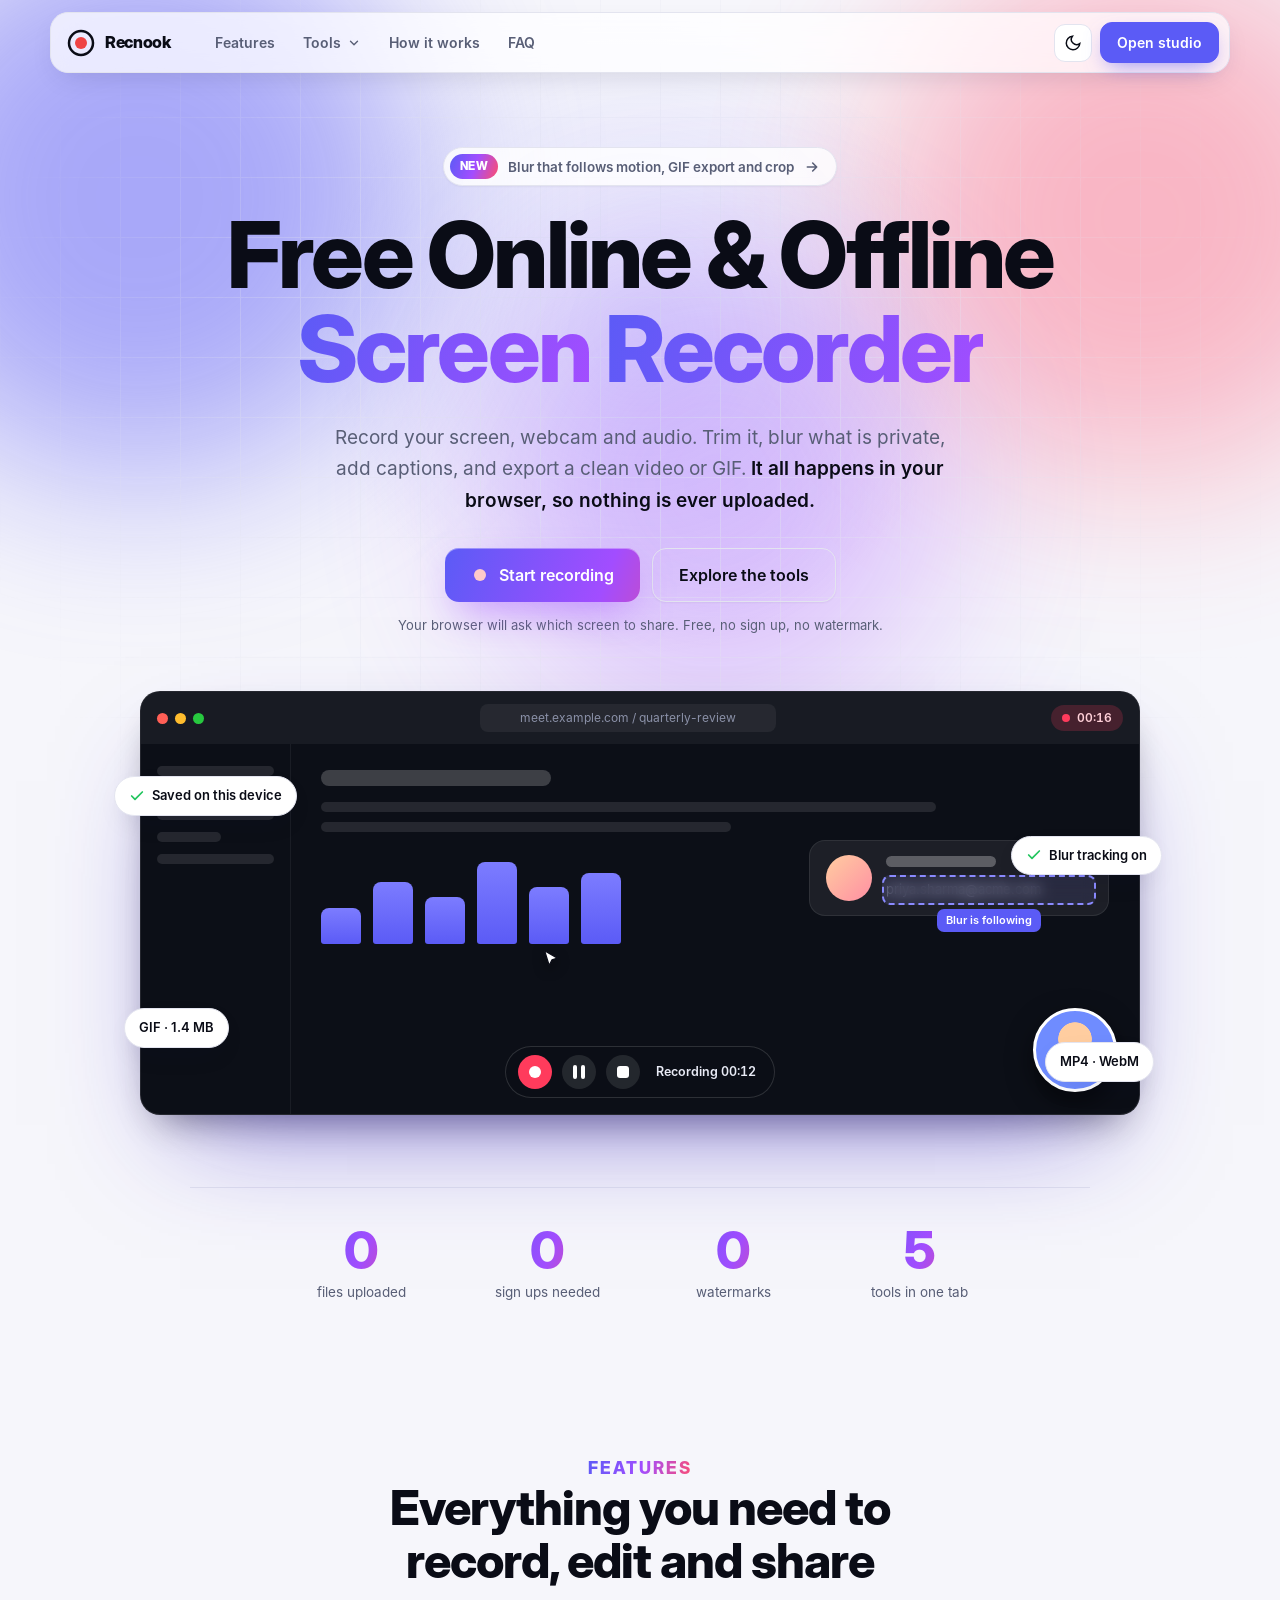
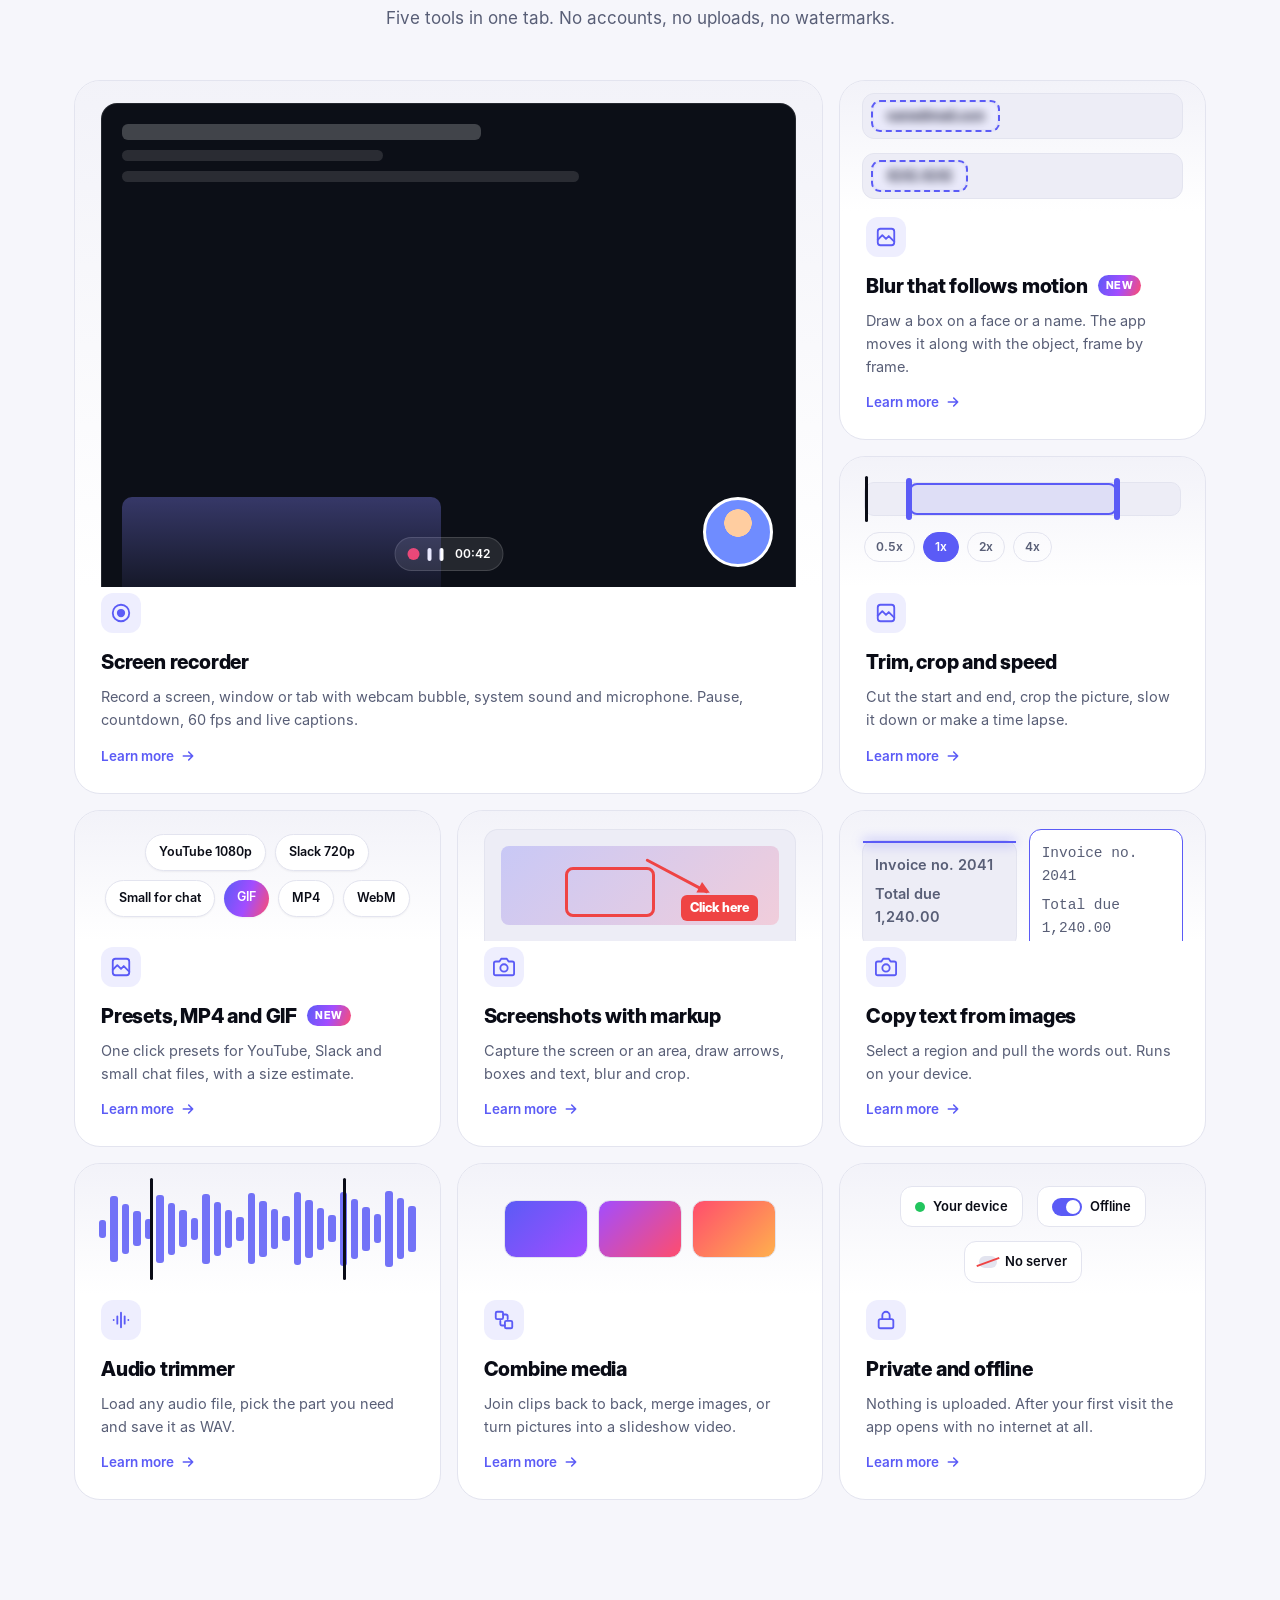
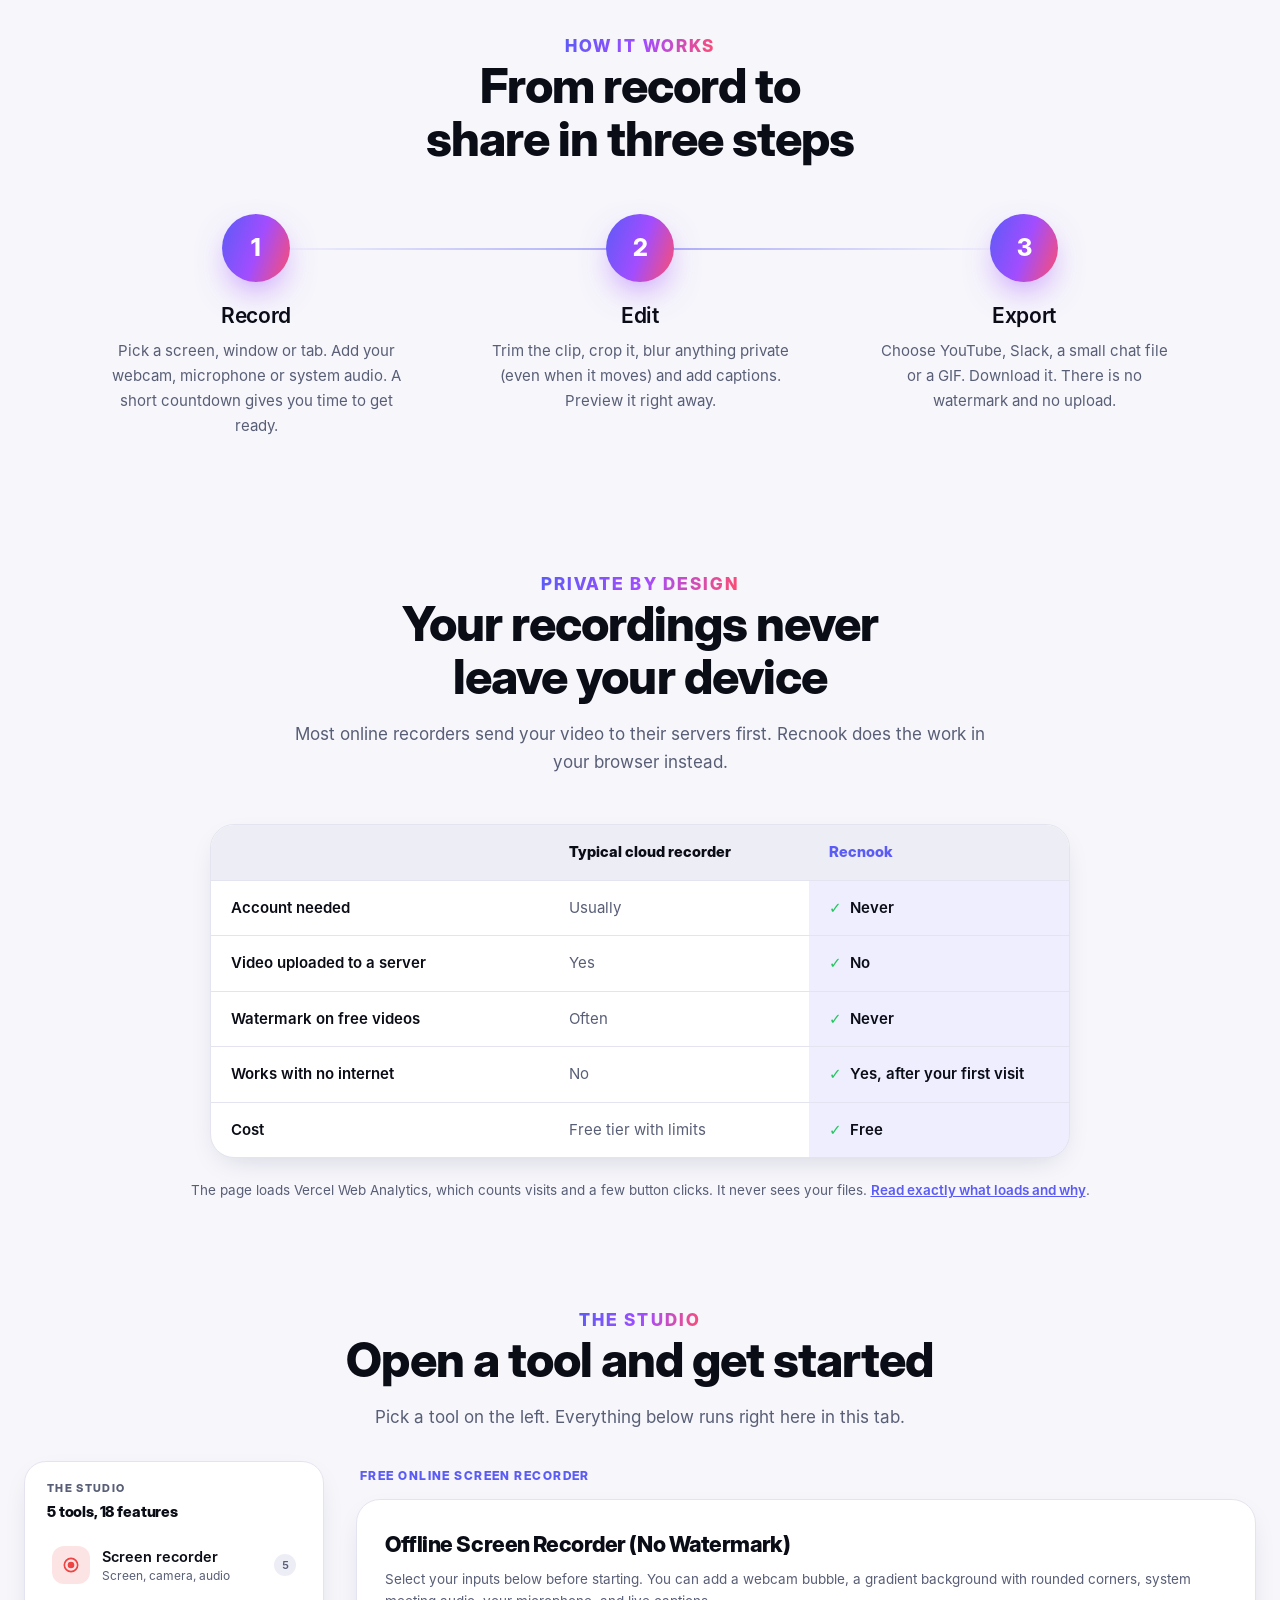
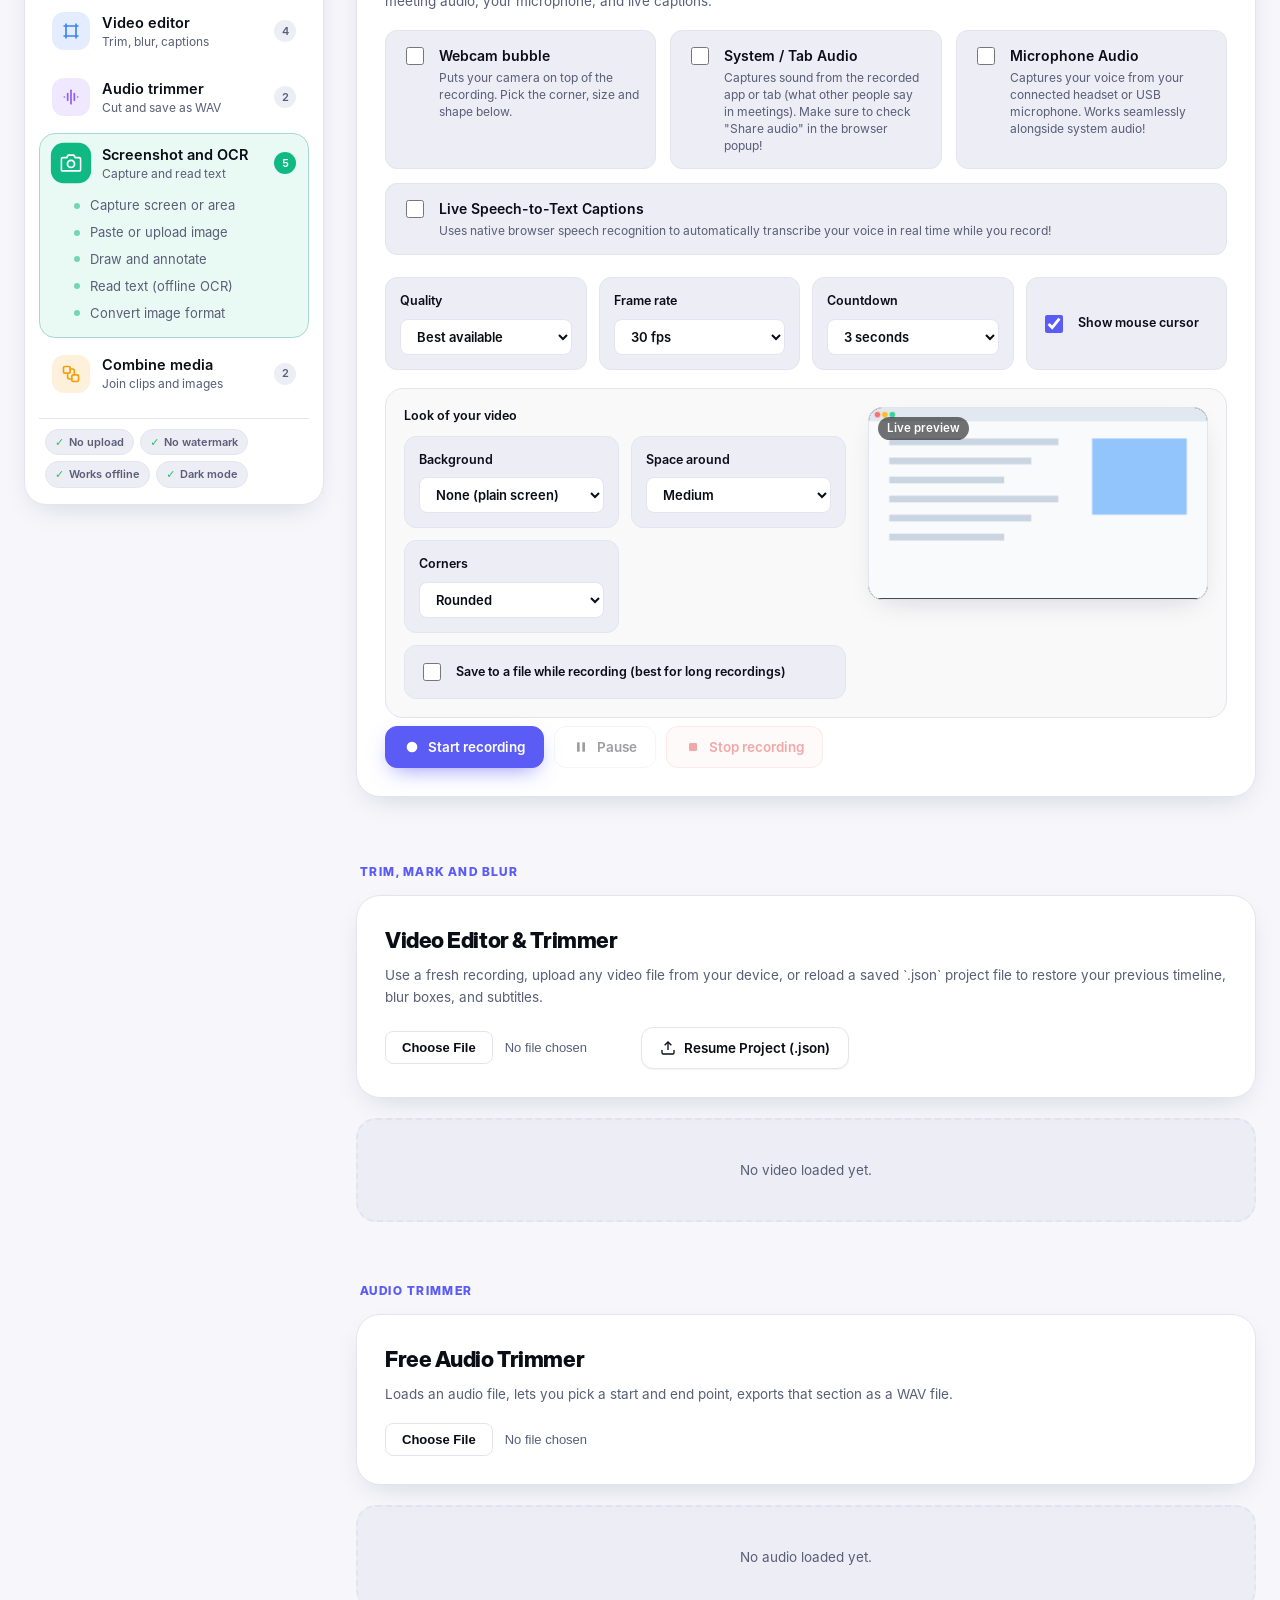
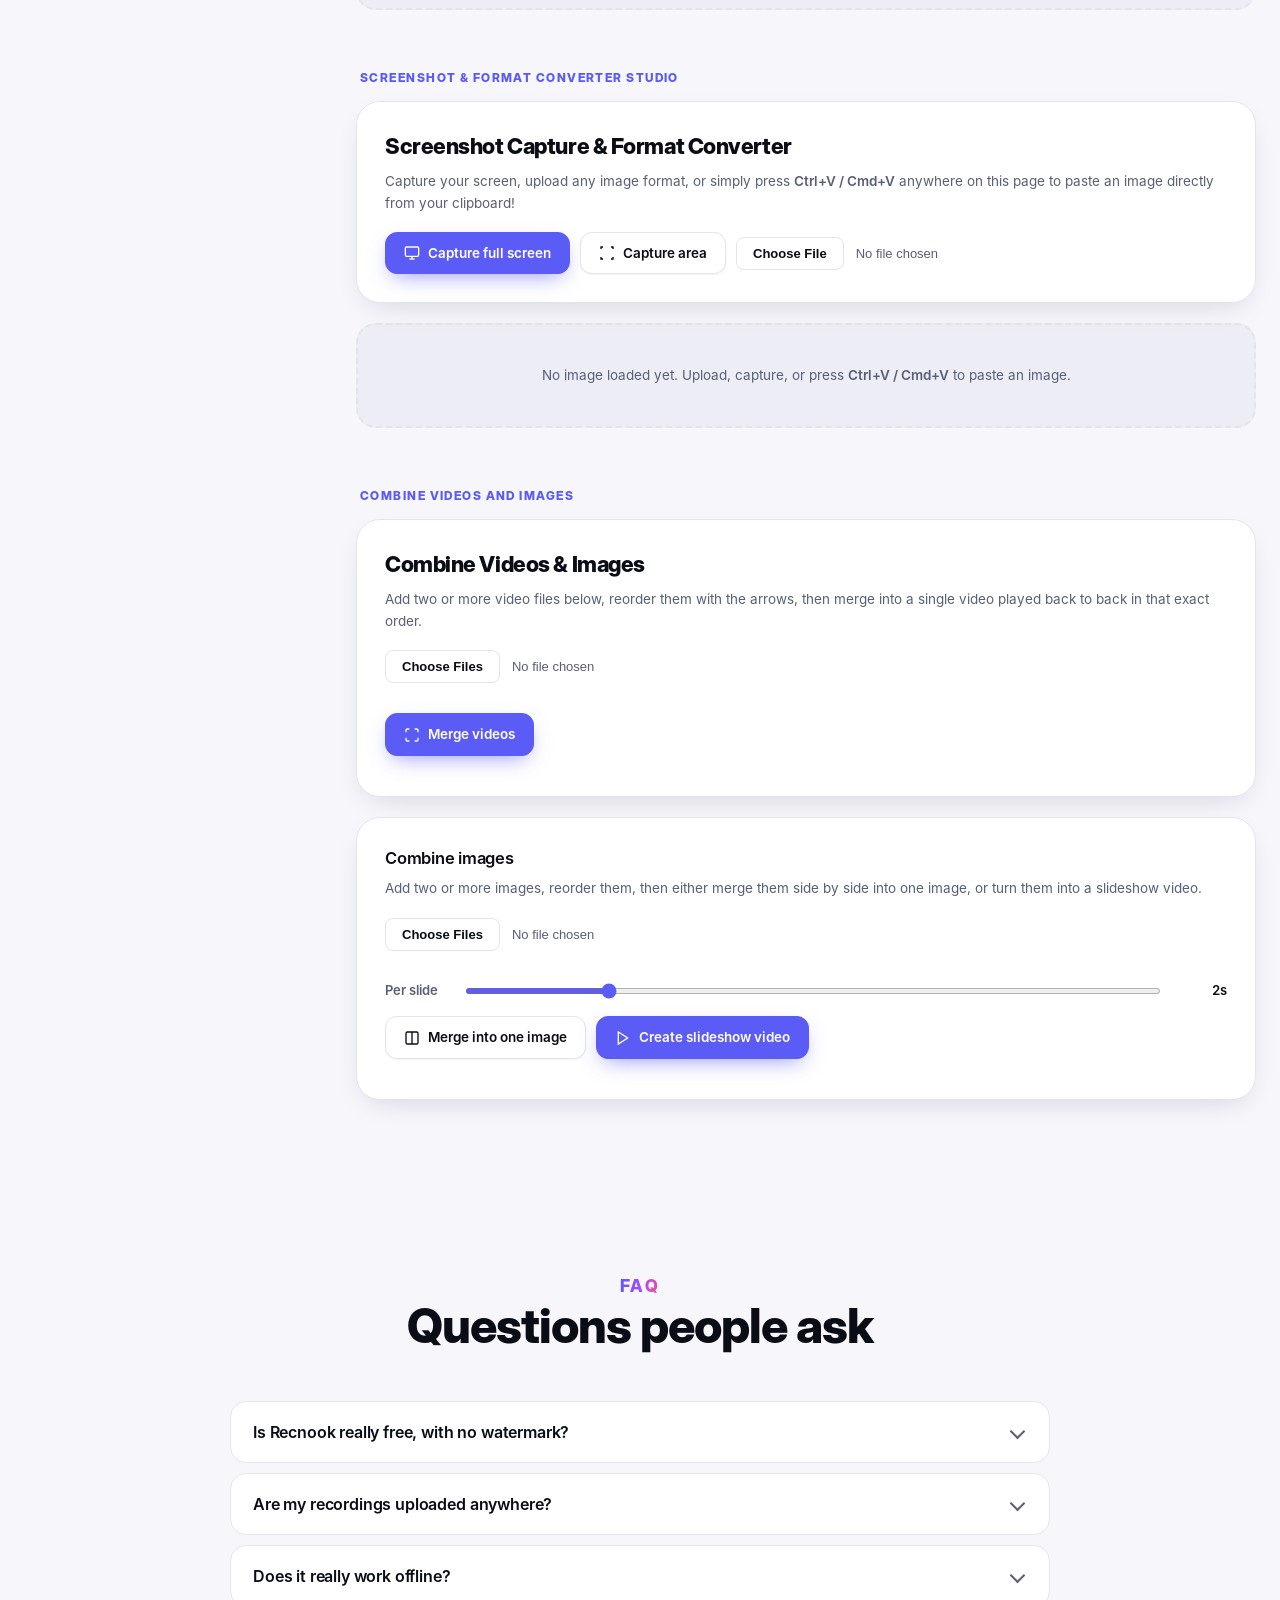
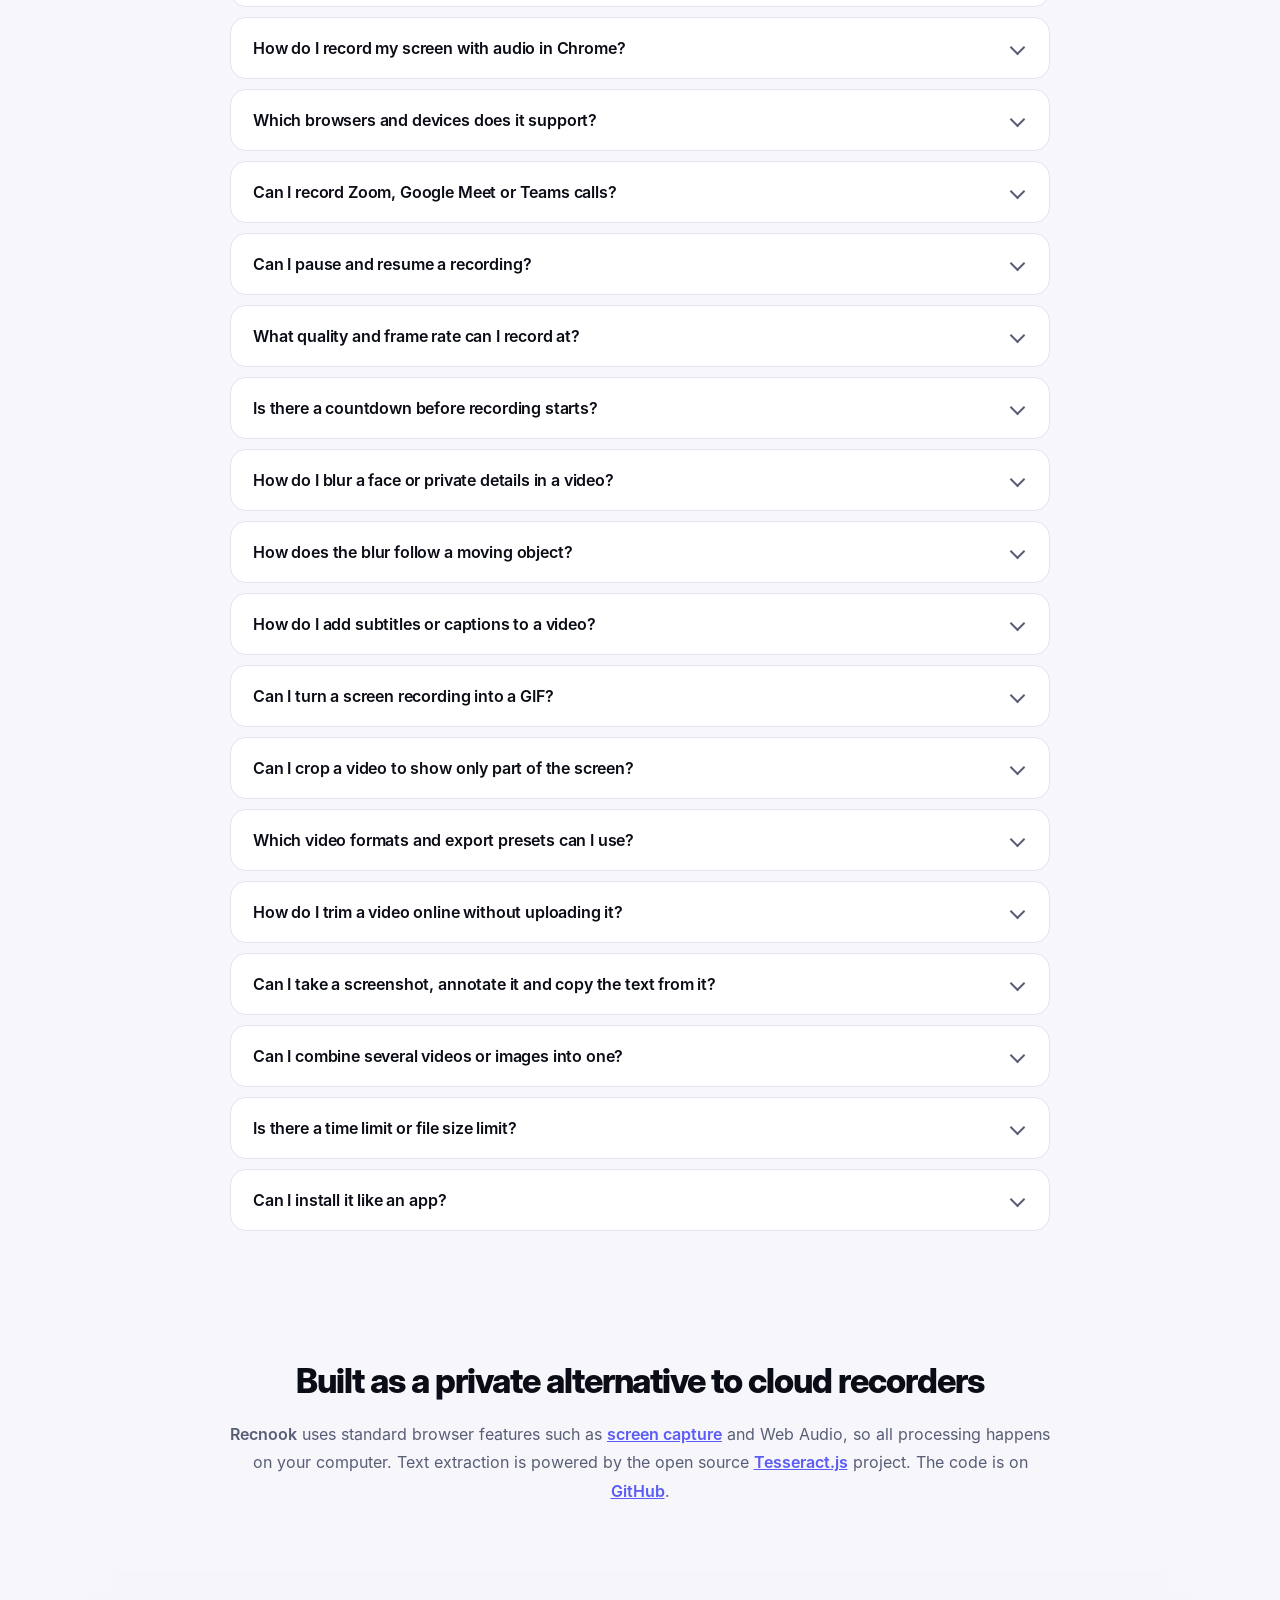
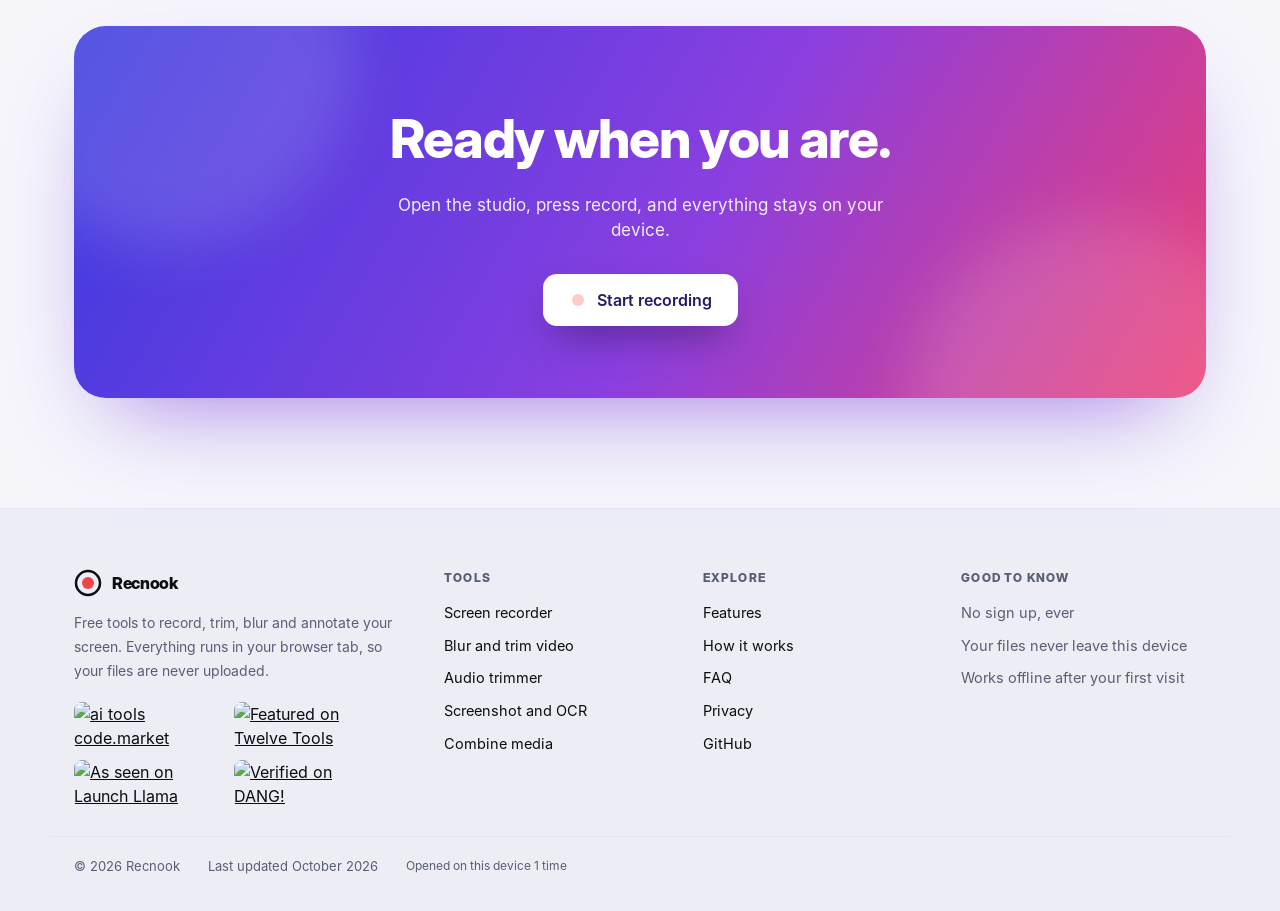
==== commit 38a4065f: "UI Fixes" ====
--- a/index.html
+++ b/index.html
@@ -5,33 +5,33 @@
   <meta charset="UTF-8">
   <meta name="viewport" content="width=device-width, initial-scale=1.0">
 
-  <title>Free Online &amp; Offline Screen Recorder, No Watermark | Screen Studio</title>
+  <title>Free Online &amp; Offline Screen Recorder, No Watermark | Recnook</title>
   <meta name="description" content="Free screen recorder that runs in your browser. Record screen, webcam and audio, then trim, blur moving objects, annotate and export MP4 or GIF. No sign up, no watermark, works offline.">
   <meta name="google-site-verification" content="cFV3uS6pG3Lb2YZyV-C8hld0H2gWHJYtIBy7OKsw2Ts" />
-  <link rel="canonical" href="https://screen-studio-seven.vercel.app/">
-  <link rel="alternate" hreflang="en" href="https://screen-studio-seven.vercel.app/">
-  <link rel="alternate" hreflang="x-default" href="https://screen-studio-seven.vercel.app/">
+  <link rel="canonical" href="https://recnook.vercel.app/">
+  <link rel="alternate" hreflang="en" href="https://recnook.vercel.app/">
+  <link rel="alternate" hreflang="x-default" href="https://recnook.vercel.app/">
   <meta name="robots" content="index, follow, max-image-preview:large, max-snippet:-1">
   <meta name="theme-color" content="#f6f6fb" media="(prefers-color-scheme: light)">
   <meta name="theme-color" content="#06070c" media="(prefers-color-scheme: dark)">
   <meta name="color-scheme" content="light dark">
-  <meta name="application-name" content="Screen Studio">
-  <meta name="apple-mobile-web-app-title" content="Screen Studio">
+  <meta name="application-name" content="Recnook">
+  <meta name="apple-mobile-web-app-title" content="Recnook">
 
   <meta property="og:type" content="website">
-  <meta property="og:site_name" content="Screen Studio">
+  <meta property="og:site_name" content="Recnook">
   <meta property="og:locale" content="en_US">
-  <meta property="og:url" content="https://screen-studio-seven.vercel.app/">
-  <meta property="og:title" content="Free Online &amp; Offline Screen Recorder | Screen Studio">
+  <meta property="og:url" content="https://recnook.vercel.app/">
+  <meta property="og:title" content="Free Online &amp; Offline Screen Recorder | Recnook">
   <meta property="og:description" content="Free screen recorder that runs in your browser. Record screen, webcam and audio, then trim, blur moving objects, annotate and export MP4 or GIF. No sign up, no watermark, works offline.">
-  <meta property="og:image" content="https://screen-studio-seven.vercel.app/asset/og-image.png">
+  <meta property="og:image" content="https://recnook.vercel.app/asset/og-image.png">
   <meta property="og:image:width" content="1200">
   <meta property="og:image:height" content="630">
-  <meta property="og:image:alt" content="Screen Studio: free online and offline screen recorder">
+  <meta property="og:image:alt" content="Recnook: free online and offline screen recorder">
   <meta name="twitter:card" content="summary_large_image">
-  <meta name="twitter:title" content="Free Online &amp; Offline Screen Recorder | Screen Studio">
+  <meta name="twitter:title" content="Free Online &amp; Offline Screen Recorder | Recnook">
   <meta name="twitter:description" content="Free screen recorder that runs in your browser. Record screen, webcam and audio, then trim, blur moving objects, annotate and export MP4 or GIF. No sign up, no watermark, works offline.">
-  <meta name="twitter:image" content="https://screen-studio-seven.vercel.app/asset/og-image.png">
+  <meta name="twitter:image" content="https://recnook.vercel.app/asset/og-image.png">
 
   <link rel="icon" href="/favicon.ico" sizes="48x48">
   <link rel="icon" type="image/svg+xml" href="/asset/favicon.svg">
@@ -50,10 +50,10 @@
   "@graph": [
     {
       "@type": "WebApplication",
-      "@id": "https://screen-studio-seven.vercel.app/#app",
-      "name": "Screen Studio",
-      "url": "https://screen-studio-seven.vercel.app/",
-      "image": "https://screen-studio-seven.vercel.app/asset/og-image.png",
+      "@id": "https://recnook.vercel.app/#app",
+      "name": "Recnook",
+      "url": "https://recnook.vercel.app/",
+      "image": "https://recnook.vercel.app/asset/og-image.png",
       "description": "Free online screen recorder with no watermark. Record your screen, webcam and audio, then trim, blur, annotate and export, all inside your browser and available offline.",
       "applicationCategory": "MultimediaApplication",
       "operatingSystem": "Any modern browser",
@@ -66,6 +66,8 @@
       },
       "featureList": [
         "Screen, webcam, system audio and microphone recording",
+        "Gradient backgrounds, rounded corners and a webcam bubble you can place",
+        "Save recordings straight to a file on your disk in Chrome and Edge",
         "Pause and resume, countdown, 60 fps and 1080p options",
         "Trim video and audio",
         "Crop video and export GIF",
@@ -80,24 +82,24 @@
       ],
       "creator": {
         "@type": "Organization",
-        "name": "Screen Studio Team",
-        "url": "https://screen-studio-seven.vercel.app/"
+        "name": "Recnook Team",
+        "url": "https://recnook.vercel.app/"
       }
     },
     {
       "@type": "WebSite",
-      "@id": "https://screen-studio-seven.vercel.app/#website",
-      "url": "https://screen-studio-seven.vercel.app/",
-      "name": "Screen Studio",
+      "@id": "https://recnook.vercel.app/#website",
+      "url": "https://recnook.vercel.app/",
+      "name": "Recnook",
       "inLanguage": "en"
     },
     {
       "@type": "FAQPage",
-      "@id": "https://screen-studio-seven.vercel.app/#faq",
+      "@id": "https://recnook.vercel.app/#faq",
       "mainEntity": [
         {
           "@type": "Question",
-          "name": "Is Screen Studio really free, with no watermark?",
+          "name": "Is Recnook really free, with no watermark?",
           "acceptedAnswer": {
             "@type": "Answer",
             "text": "Yes. There is no sign up, no paywall and nothing is added to your videos. What you record or export is exactly what you see in the preview."
@@ -271,7 +273,7 @@
   <a class="skip-link" href="#main">Skip to content</a>
   <header class="topbar">
     <div class="topbar-inner">
-      <a class="brand" href="/" aria-label="Screen Studio home"><span class="brand-mark" aria-hidden="true"><i></i></span>Screen Studio</a>
+      <a class="brand" href="/" aria-label="Recnook home"><svg class="brand-mark" viewBox="0 0 28 28" width="28" height="28" aria-hidden="true" focusable="false"><circle class="bm-halo" cx="14" cy="14" r="6"/><circle class="bm-ring" cx="14" cy="14" r="12" fill="none" stroke-width="2.5"/><circle class="bm-dot" cx="14" cy="14" r="6"/></svg>Recnook</a>
       <nav class="topnav" aria-label="Main">
         <a href="/#features">Features</a>
         <div class="menu">
@@ -403,9 +405,9 @@
     </section>
     <section class="sec" id="privacy-compare">
       <div class="sec-head reveal"><p class="kicker">Private by design</p><h2>Your recordings never leave your device</h2>
-        <p>Most online recorders send your video to their servers first. Screen Studio does the work in your browser instead.</p></div>
+        <p>Most online recorders send your video to their servers first. Recnook does the work in your browser instead.</p></div>
       <div class="cmp reveal">
-        <div class="cmp-head"><span></span><span>Typical cloud recorder</span><span>Screen Studio</span></div>
+        <div class="cmp-head"><span></span><span>Typical cloud recorder</span><span>Recnook</span></div>
         <div class="cmp-row"><span>Account needed</span><span class="no">Usually</span><span class="yes">Never</span></div>
         <div class="cmp-row"><span>Video uploaded to a server</span><span class="no">Yes</span><span class="yes">No</span></div>
         <div class="cmp-row"><span>Watermark on free videos</span><span class="no">Often</span><span class="yes">Never</span></div>
@@ -419,54 +421,52 @@
         <p>Pick a tool on the left. Everything below runs right here in this tab.</p></div>
     </section>
 
+  <nav class="tool-chips" aria-label="Jump to a tool"><a href="#record" data-target="record" style="--tc:#ef4444"><span class="sn-ic"><svg viewBox="0 0 24 24" width="20" height="20" fill="none" stroke="currentColor" stroke-width="2"> <circle cx="12" cy="12" r="8" /> <circle cx="12" cy="12" r="3" fill="currentColor" /> </svg></span>Screen recorder</a><a href="#editor" data-target="editor" style="--tc:#3b82f6"><span class="sn-ic"><svg viewBox="0 0 24 24" width="20" height="20" fill="none" stroke="currentColor" stroke-width="2"> <path d="M6 3v18M18 3v18M3 6h18M3 18h18" /> </svg></span>Video editor</a><a href="#audio" data-target="audio" style="--tc:#8b5cf6"><span class="sn-ic"><svg viewBox="0 0 24 24" width="20" height="20" fill="none" stroke="currentColor" stroke-width="2" stroke-linecap="round"> <line x1="4" y1="12" x2="4" y2="12" /> <line x1="8" y1="8" x2="8" y2="16" /> <line x1="12" y1="4" x2="12" y2="20" /> <line x1="16" y1="8" x2="16" y2="16" /> <line x1="20" y1="12" x2="20" y2="12" /> </svg></span>Audio trimmer</a><a href="#screenshot" data-target="screenshot" style="--tc:#10b981"><span class="sn-ic"><svg viewBox="0 0 24 24" width="20" height="20" fill="none" stroke="currentColor" stroke-width="2" stroke-linecap="round" stroke-linejoin="round"> <path d="M23 19a2 2 0 0 1-2 2H3a2 2 0 0 1-2-2V8a2 2 0 0 1 2-2h4l2-3h6l2 3h4a2 2 0 0 1 2 2z" /> <circle cx="12" cy="13" r="4" /> </svg></span>Screenshot and OCR</a><a href="#combine" data-target="combine" style="--tc:#f59e0b"><span class="sn-ic"><svg viewBox="0 0 24 24" width="20" height="20" fill="none" stroke="currentColor" stroke-width="2" stroke-linecap="round" stroke-linejoin="round"> <rect x="3" y="3" width="8" height="8" rx="1.5" /> <rect x="13" y="13" width="8" height="8" rx="1.5" /> <path d="M8 13v3a2 2 0 0 0 2 2h3" /> <path d="M16 11V8a2 2 0 0 0-2-2h-3" /> </svg></span>Combine media</a></nav>
   <div class="layout">
 
-    <aside class="side-nav">
-      <p class="side-nav-label">Tools</p>
+    <aside class="side-nav" aria-label="Studio tools">
+      <div class="sn-head"><p class="side-nav-label">The studio</p><p class="sn-sub-head">5 tools, 18 features</p></div>
       <nav>
-        <a href="#record" data-target="record">
-          <svg viewBox="0 0 24 24" width="18" height="18" fill="none" stroke="currentColor" stroke-width="2">
-            <circle cx="12" cy="12" r="8" />
-            <circle cx="12" cy="12" r="3" fill="currentColor" />
-          </svg>
-          Screen recorder
-        </a>
-        <a href="#editor" data-target="editor">
-          <svg viewBox="0 0 24 24" width="18" height="18" fill="none" stroke="currentColor" stroke-width="2">
-            <path d="M6 3v18M18 3v18M3 6h18M3 18h18" />
-          </svg>
-          Trim, mark &amp; blur
-        </a>
-        <a href="#audio" data-target="audio">
-          <svg viewBox="0 0 24 24" width="18" height="18" fill="none" stroke="currentColor" stroke-width="2"
-            stroke-linecap="round">
-            <line x1="4" y1="12" x2="4" y2="12" />
-            <line x1="8" y1="8" x2="8" y2="16" />
-            <line x1="12" y1="4" x2="12" y2="20" />
-            <line x1="16" y1="8" x2="16" y2="16" />
-            <line x1="20" y1="12" x2="20" y2="12" />
-          </svg>
-          Audio trimmer
-        </a>
-        <a href="#screenshot" data-target="screenshot">
-          <svg viewBox="0 0 24 24" width="18" height="18" fill="none" stroke="currentColor" stroke-width="2"
-            stroke-linecap="round" stroke-linejoin="round">
-            <path d="M23 19a2 2 0 0 1-2 2H3a2 2 0 0 1-2-2V8a2 2 0 0 1 2-2h4l2-3h6l2 3h4a2 2 0 0 1 2 2z" />
-            <circle cx="12" cy="13" r="4" />
-          </svg>
-          Screenshot &amp; Converter
-        </a>
-        <a href="#combine" data-target="combine">
-          <svg viewBox="0 0 24 24" width="18" height="18" fill="none" stroke="currentColor" stroke-width="2"
-            stroke-linecap="round" stroke-linejoin="round">
-            <rect x="3" y="3" width="8" height="8" rx="1.5" />
-            <rect x="13" y="13" width="8" height="8" rx="1.5" />
-            <path d="M8 13v3a2 2 0 0 0 2 2h3" />
-            <path d="M16 11V8a2 2 0 0 0-2-2h-3" />
-          </svg>
-          Combine media
-        </a>
+        <div class="sn-group" style="--tc:#ef4444">
+          <a class="sn-tool" href="#record" data-target="record">
+            <span class="sn-ic"><svg viewBox="0 0 24 24" width="20" height="20" fill="none" stroke="currentColor" stroke-width="2"> <circle cx="12" cy="12" r="8" /> <circle cx="12" cy="12" r="3" fill="currentColor" /> </svg></span>
+            <span class="sn-txt"><b>Screen recorder</b><small>Screen, camera, audio</small></span>
+            <span class="sn-count">5</span>
+          </a>
+          <div class="sn-sub-wrap"><ul class="sn-sub"><li><a href="#recAudioOptions" class="sn-sub-link"><i></i>Webcam and audio</a></li><li><a href="#recLook" class="sn-sub-link"><i></i>Background, corners</a></li><li><a href="#recSettings" class="sn-sub-link"><i></i>Quality and frame rate</a></li><li><a href="#recDiskBox" class="sn-sub-link"><i></i>Save straight to file</a></li><li><a href="#recControlsRow" class="sn-sub-link"><i></i>Pause and live timer</a></li></ul></div>
+        </div><div class="sn-group" style="--tc:#3b82f6">
+          <a class="sn-tool" href="#editor" data-target="editor">
+            <span class="sn-ic"><svg viewBox="0 0 24 24" width="20" height="20" fill="none" stroke="currentColor" stroke-width="2"> <path d="M6 3v18M18 3v18M3 6h18M3 18h18" /> </svg></span>
+            <span class="sn-txt"><b>Video editor</b><small>Trim, blur, captions</small></span>
+            <span class="sn-count">4</span>
+          </a>
+          <div class="sn-sub-wrap"><ul class="sn-sub"><li><a href="#edTimeline" class="sn-sub-link"><i></i>Trim timeline</a></li><li><a href="#edMark" class="sn-sub-link"><i></i>Mark, crop, tracked blur</a></li><li><a href="#edCaptions" class="sn-sub-link"><i></i>Captions studio</a></li><li><a href="#edExport" class="sn-sub-link"><i></i>Export MP4, WebM, GIF</a></li></ul></div>
+        </div><div class="sn-group" style="--tc:#8b5cf6">
+          <a class="sn-tool" href="#audio" data-target="audio">
+            <span class="sn-ic"><svg viewBox="0 0 24 24" width="20" height="20" fill="none" stroke="currentColor" stroke-width="2" stroke-linecap="round"> <line x1="4" y1="12" x2="4" y2="12" /> <line x1="8" y1="8" x2="8" y2="16" /> <line x1="12" y1="4" x2="12" y2="20" /> <line x1="16" y1="8" x2="16" y2="16" /> <line x1="20" y1="12" x2="20" y2="12" /> </svg></span>
+            <span class="sn-txt"><b>Audio trimmer</b><small>Cut and save as WAV</small></span>
+            <span class="sn-count">2</span>
+          </a>
+          <div class="sn-sub-wrap"><ul class="sn-sub"><li><a href="#audio" class="sn-sub-link"><i></i>Trim start and end</a></li><li><a href="#audio" class="sn-sub-link"><i></i>Preview and download</a></li></ul></div>
+        </div><div class="sn-group" style="--tc:#10b981">
+          <a class="sn-tool" href="#screenshot" data-target="screenshot">
+            <span class="sn-ic"><svg viewBox="0 0 24 24" width="20" height="20" fill="none" stroke="currentColor" stroke-width="2" stroke-linecap="round" stroke-linejoin="round"> <path d="M23 19a2 2 0 0 1-2 2H3a2 2 0 0 1-2-2V8a2 2 0 0 1 2-2h4l2-3h6l2 3h4a2 2 0 0 1 2 2z" /> <circle cx="12" cy="13" r="4" /> </svg></span>
+            <span class="sn-txt"><b>Screenshot and OCR</b><small>Capture and read text</small></span>
+            <span class="sn-count">5</span>
+          </a>
+          <div class="sn-sub-wrap"><ul class="sn-sub"><li><a href="#shotButtonsRow" class="sn-sub-link"><i></i>Capture screen or area</a></li><li><a href="#shotButtonsRow" class="sn-sub-link"><i></i>Paste or upload image</a></li><li><a href="#shotDraw" class="sn-sub-link"><i></i>Draw and annotate</a></li><li><a href="#shotOcr" class="sn-sub-link"><i></i>Read text (offline OCR)</a></li><li><a href="#shotConvert" class="sn-sub-link"><i></i>Convert image format</a></li></ul></div>
+        </div><div class="sn-group" style="--tc:#f59e0b">
+          <a class="sn-tool" href="#combine" data-target="combine">
+            <span class="sn-ic"><svg viewBox="0 0 24 24" width="20" height="20" fill="none" stroke="currentColor" stroke-width="2" stroke-linecap="round" stroke-linejoin="round"> <rect x="3" y="3" width="8" height="8" rx="1.5" /> <rect x="13" y="13" width="8" height="8" rx="1.5" /> <path d="M8 13v3a2 2 0 0 0 2 2h3" /> <path d="M16 11V8a2 2 0 0 0-2-2h-3" /> </svg></span>
+            <span class="sn-txt"><b>Combine media</b><small>Join clips and images</small></span>
+            <span class="sn-count">2</span>
+          </a>
+          <div class="sn-sub-wrap"><ul class="sn-sub"><li><a href="#combine" class="sn-sub-link"><i></i>Join several videos</a></li><li><a href="#combineImages" class="sn-sub-link"><i></i>Slideshow from images</a></li></ul></div>
+        </div>
       </nav>
+      <div class="sn-foot">
+        <span>No upload</span><span>No watermark</span><span>Works offline</span><span>Dark mode</span>
+      </div>
     </aside>
 
     <div class="content-wrap">
@@ -476,17 +476,16 @@
         <p class="eyebrow">Free Online Screen recorder</p>
         <div class="panel reveal">
           <h2>Offline Screen Recorder (No Watermark)</h2>
-          <p class="hint" id="recHintText">Select your inputs below before starting. You can include a live webcam
-            bubble overlay (PiP), system meeting audio, your external microphone, and live voice teleprompter subtitles!
+          <p class="hint" id="recHintText">Select your inputs below before starting. You can add a webcam bubble,
+            a gradient background with rounded corners, system meeting audio, your microphone, and live captions.
           </p>
 
           <div class="audio-options-row" id="recAudioOptions">
             <label class="audio-toggle-card">
               <input type="checkbox" id="recWebcamPip">
               <div class="audio-toggle-text">
-                <span class="audio-toggle-title">Webcam Overlay (PiP)</span>
-                <span class="audio-toggle-desc">Embeds a circular camera bubble in the bottom corner of your screen
-                  recording. Perfect for tutorials and presentations!</span>
+                <span class="audio-toggle-title">Webcam bubble</span>
+                <span class="audio-toggle-desc">Puts your camera on top of the recording. Pick the corner, size and shape below.</span>
               </div>
             </label>
 
@@ -549,8 +548,83 @@
             </label>
           </div>
 
+          <div class="look-box" id="recLook">
+            <div class="look-fields">
+              <p class="pro-control-label look-title">Look of your video</p>
+              <div class="look-grid">
+                <div class="pro-control-box">
+                  <span class="pro-control-label">Background</span>
+                  <select id="recBgSelect" class="pro-select">
+                    <option value="none" selected>None (plain screen)</option>
+                    <option value="aurora">Aurora</option>
+                    <option value="sunset">Sunset</option>
+                    <option value="ocean">Ocean</option>
+                    <option value="mint">Mint</option>
+                    <option value="candy">Candy</option>
+                    <option value="midnight">Midnight</option>
+                    <option value="graphite">Graphite</option>
+                  </select>
+                </div>
+                <div class="pro-control-box">
+                  <span class="pro-control-label">Space around</span>
+                  <select id="recPadSelect" class="pro-select">
+                    <option value="small">Small</option>
+                    <option value="medium" selected>Medium</option>
+                    <option value="large">Large</option>
+                  </select>
+                </div>
+                <div class="pro-control-box">
+                  <span class="pro-control-label">Corners</span>
+                  <select id="recRadiusSelect" class="pro-select">
+                    <option value="none">Square</option>
+                    <option value="soft" selected>Rounded</option>
+                    <option value="round">Extra round</option>
+                  </select>
+                </div>
+              </div>
+              <div class="look-grid" id="recCamOptions" hidden>
+                <div class="pro-control-box">
+                  <span class="pro-control-label">Camera place</span>
+                  <select id="recCamPos" class="pro-select">
+                    <option value="br" selected>Bottom right</option>
+                    <option value="bl">Bottom left</option>
+                    <option value="tr">Top right</option>
+                    <option value="tl">Top left</option>
+                  </select>
+                </div>
+                <div class="pro-control-box">
+                  <span class="pro-control-label">Camera size</span>
+                  <select id="recCamSize" class="pro-select">
+                    <option value="small">Small</option>
+                    <option value="medium" selected>Medium</option>
+                    <option value="large">Large</option>
+                  </select>
+                </div>
+                <div class="pro-control-box">
+                  <span class="pro-control-label">Camera shape</span>
+                  <select id="recCamShape" class="pro-select">
+                    <option value="circle" selected>Circle</option>
+                    <option value="rounded">Rounded square</option>
+                  </select>
+                </div>
+                <label class="pro-control-box rec-check">
+                  <input type="checkbox" id="recCamMirror" checked>
+                  <span class="pro-control-label">Mirror my camera</span>
+                </label>
+              </div>
+              <label class="pro-control-box rec-check" id="recDiskBox">
+                <input type="checkbox" id="recSaveToDisk">
+                <span class="pro-control-label">Save to a file while recording (best for long recordings)</span>
+              </label>
+            </div>
+            <div class="look-preview-wrap">
+              <canvas id="lookPreview" width="360" height="203" aria-label="Preview of your recording look" role="img"></canvas>
+              <span class="look-preview-note">Live preview</span>
+            </div>
+          </div>
+
           <div class="row" id="recControlsRow">
-            <button class="btn primary" id="startRecBtn">
+            <button class="btn primary" id="startRecBtn" data-track="studio_start_click">
               <svg viewBox="0 0 24 24" width="16" height="16" fill="currentColor">
                 <circle cx="12" cy="12" r="8" />
               </svg>
@@ -654,7 +728,7 @@
 
         <div id="editorWork" hidden>
           <div class="panel reveal">
-            <h3>Timeline &amp; Shortcuts <span class="shortcut-badge">Space: Play/Pause | &larr;/&rarr;: Step
+            <h3 id="edTimeline">Timeline &amp; Shortcuts <span class="shortcut-badge">Space: Play/Pause | &larr;/&rarr;: Step
                 Frame</span></h3>
             <div class="slider-row">
               <label>Start</label>
@@ -674,7 +748,7 @@
           </div>
 
           <div class="panel reveal">
-            <h3>Mark, blur and crop <span class="shortcut-badge">M: Mark | B: Blur | C: Crop | Z: Undo</span></h3>
+            <h3 id="edMark">Mark, blur and crop <span class="shortcut-badge">M: Mark | B: Blur | C: Crop | Z: Undo</span></h3>
             <p class="hint">Pick a tool, then drag on the preview to draw a box. You can set individual Start and End
               times for each box below so it appears only during specific timestamps. Crop cuts the picture down to the
               area you drag, for the exported video and GIF.</p>
@@ -724,7 +798,7 @@
           </div>
 
           <div class="panel reveal">
-            <h3>Subtitles &amp; Captions Studio</h3>
+            <h3 id="edCaptions">Subtitles &amp; Captions Studio</h3>
             <p class="hint">Import an existing `.srt` or `.vtt` file, edit cues manually below, export standard subtitle
               files, or burn styled caption text right onto your video during export!</p>
             <div class="row">
@@ -756,7 +830,7 @@
           </div>
 
           <div class="panel reveal">
-            <h3>Pro Export Settings</h3>
+            <h3 id="edExport">Pro Export Settings</h3>
 
             <div class="pro-controls-grid">
               <div class="pro-control-box">
@@ -765,7 +839,7 @@
                   <option value="original" selected>Original size, high quality</option>
                   <option value="youtube">YouTube (1080p, high quality)</option>
                   <option value="slack">Slack or Teams (720p, balanced)</option>
-                  <option value="chat">Small file for chat apps (about 10 MB)</option>
+                  <option value="chat">Discord and chat apps (small, about 10 MB)</option>
                 </select>
               </div>
 
@@ -996,7 +1070,7 @@
 
         <div id="shotWork" hidden>
           <div class="panel reveal">
-            <h3>Draw and annotate</h3>
+            <h3 id="shotDraw">Draw and annotate</h3>
             <p class="hint">Pick a shape, then drag on the image below. Pick text, then click once to type a label at
               that spot.</p>
             <div class="row">
@@ -1078,7 +1152,7 @@
           </div>
 
           <div class="panel reveal">
-            <h3>Extract Text from Image (Offline OCR)</h3>
+            <h3 id="shotOcr">Extract Text from Image (Offline OCR)</h3>
             <p class="hint">Extract text, code snippets, or error messages directly from your screenshot. Tip: To scan
               only a specific section, draw a <strong>Box</strong> around it above using the Draw tools, then click
               extract!</p>
@@ -1109,7 +1183,7 @@
           </div>
 
           <div class="panel reveal">
-            <h3>Export &amp; Image Format Converter</h3>
+            <h3 id="shotConvert">Export &amp; Image Format Converter</h3>
             <p class="hint">Convert your image to PNG, JPG, WEBP, or BMP, adjust compression quality, and download or
               copy directly to your clipboard!</p>
 
@@ -1204,7 +1278,7 @@
         </div>
 
         <div class="panel reveal">
-          <h3>Combine images</h3>
+          <h3 id="combineImages">Combine images</h3>
           <p class="hint">Add two or more images, reorder them, then either merge them side by side into one image, or
             turn them into a slideshow video.</p>
           <div class="row">
@@ -1254,7 +1328,7 @@
       <div class="sec-head reveal"><p class="kicker">FAQ</p><h2>Questions people ask</h2></div>
       <div class="faq-list faq-wide">
         <details class="faq-item">
-              <summary>Is Screen Studio really free, with no watermark?</summary>
+              <summary>Is Recnook really free, with no watermark?</summary>
               <p>Yes. There is no sign up, no paywall and nothing is added to your videos. What you record or export is exactly what you see in the preview.</p>
             </details>
         <details class="faq-item">
@@ -1338,7 +1412,7 @@
     <section class="sec" id="about">
       <div class="about reveal">
         <h2>Built as a private alternative to cloud recorders</h2>
-        <p><strong>Screen Studio</strong> uses standard browser features such as
+        <p><strong>Recnook</strong> uses standard browser features such as
           <a href="https://developer.mozilla.org/en-US/docs/Web/API/Screen_Capture_API" target="_blank" rel="noopener noreferrer">screen capture</a>
           and Web Audio, so all processing happens on your computer. Text extraction is powered by the open source
           <a href="https://github.com/naptha/tesseract.js" target="_blank" rel="noopener noreferrer">Tesseract.js</a> project.
@@ -1357,7 +1431,7 @@
   <footer class="ft">
     <div class="ft-inner">
       <div class="ft-brand">
-        <a class="brand" href="/"><span class="brand-mark" aria-hidden="true"><i></i></span>Screen Studio</a>
+        <a class="brand" href="/"><svg class="brand-mark" viewBox="0 0 28 28" width="28" height="28" aria-hidden="true" focusable="false"><circle class="bm-halo" cx="14" cy="14" r="6"/><circle class="bm-ring" cx="14" cy="14" r="12" fill="none" stroke-width="2.5"/><circle class="bm-dot" cx="14" cy="14" r="6"/></svg>Recnook</a>
         <p>Free tools to record, trim, blur and annotate your screen. Everything runs in your browser tab, so your files are never uploaded.</p>
         <div class="badge-grid">
           <div data-codemarket-widget="nl_bc10ee1b846e4b48" data-theme-bg="#ffffff" data-theme-text="slate-600" data-layout="grid" data-show-branding="false">
@@ -1378,7 +1452,7 @@
       </div>
     </div>
     <div class="ft-bottom">
-      <span>&copy; <span id="copyrightYear">2026</span> Screen Studio</span>
+      <span>&copy; <span id="copyrightYear">2026</span> Recnook</span>
       <span>Last updated <time datetime="2026-10-28">October 2026</time></span>
       <span id="visitCounter" class="visit-counter"></span>
     </div>
--- a/styles.css
+++ b/styles.css
@@ -435,9 +435,6 @@
 }
 .topbar-inner{ display:flex; align-items:center; gap:18px; padding:9px 10px 9px 16px; }
 .brand{ display:flex; align-items:center; gap:10px; font-weight:800; font-size:16.5px; letter-spacing:-.02em; text-decoration:none; color:var(--text); }
-.brand-mark{ width:26px; height:26px; border-radius:50%; border:2.5px solid var(--text); display:grid; place-items:center; flex-shrink:0; }
-.brand-mark i{ width:11px; height:11px; border-radius:50%; background:var(--rec); box-shadow:0 0 0 0 rgba(255,59,92,.6); animation:recPulse 2.2s infinite; }
-@keyframes recPulse{ 0%{ box-shadow:0 0 0 0 rgba(255,59,92,.55);} 70%{ box-shadow:0 0 0 9px rgba(255,59,92,0);} 100%{ box-shadow:0 0 0 0 rgba(255,59,92,0);} }
 .topnav{ display:flex; align-items:center; gap:4px; margin-left:14px; }
 .topnav > a, .menu-btn{ font:600 14px var(--font); color:var(--muted); text-decoration:none; padding:8px 12px; border-radius:10px; background:none; border:0; cursor:pointer; display:inline-flex; align-items:center; gap:6px; transition:color .15s, background .15s; }
 .topnav > a:hover, .menu-btn:hover, .menu:focus-within .menu-btn{ color:var(--text); background:var(--bg-soft); }
@@ -637,12 +634,6 @@
 .studio-intro{ padding-top:70px; }
 .studio-intro .sec-head{ margin-bottom:30px; }
 .layout{ display:flex; align-items:flex-start; gap:28px; max-width:1400px; margin:0 auto; padding:0 24px; }
-.side-nav{ width:228px; flex-shrink:0; position:sticky; top:96px; padding:16px 12px; border-radius:20px; border:1px solid var(--line); background:var(--panel); box-shadow:var(--shadow-md); }
-.side-nav-label{ margin:2px 0 8px 10px; font-size:11px; font-weight:800; letter-spacing:.1em; text-transform:uppercase; color:var(--muted); }
-.side-nav nav{ display:flex; flex-direction:column; gap:3px; }
-.side-nav a{ display:flex; align-items:center; gap:12px; padding:10px 12px; border-radius:12px; text-decoration:none; font-size:14px; font-weight:600; color:var(--muted); line-height:1.2; transition:all .18s; }
-.side-nav a:hover{ background:var(--bg-soft); color:var(--text); }
-.side-nav a.active{ background:var(--accent-soft); color:var(--accent); }
 .content-wrap{ flex:1; min-width:0; }
 .tool-section{ padding:6px 0 40px; border-top:0; scroll-margin-top:96px; }
 .tool-section > .eyebrow{ font-size:12px; font-weight:800; letter-spacing:.12em; text-transform:uppercase; color:var(--accent); margin:0 0 14px 4px; }
@@ -720,8 +711,7 @@
 }
 @media (max-width:900px){
   .topnav{ display:none; } .hamburger{ display:flex; } .nav-cta{ display:none; }
-  .side-nav{ display:none; } .layout{ padding:0 16px; }
-  .flow{ grid-template-columns:1fr; gap:34px; } .flow::before{ display:none; }
+    .flow{ grid-template-columns:1fr; gap:34px; } .flow::before{ display:none; }
   .pg-grid{ grid-template-columns:1fr 1fr; }
   .win-body{ grid-template-columns:1fr; height:340px; } .win-side{ display:none; }
   .chipf{ display:none; } .win-url{ display:none; }
@@ -749,3 +739,84 @@
 .rec-check .pro-control-label{ margin:0; }
 .v-screen s:nth-child(2){ width:40%; }
 .v-rec::after{ content:""; position:absolute; left:20px; bottom:0; width:46%; height:90px; border-radius:10px 10px 0 0; background:linear-gradient(180deg,rgba(133,133,255,.35),rgba(133,133,255,.08)); }
+
+/* ---- look of the recording: background, corners, camera ---- */
+.look-box{ display:grid; grid-template-columns: 1fr 340px; gap: 22px; align-items:start; margin: 18px 0 8px; padding: 18px; border:1px solid var(--line, rgba(128,128,128,.25)); border-radius: 18px; background: var(--surface-2, rgba(128,128,128,.05)); }
+.look-title{ margin: 0 0 10px; font-weight:700; }
+.look-grid{ display:grid; grid-template-columns: repeat(auto-fit, minmax(150px, 1fr)); gap: 12px; margin-bottom: 12px; }
+.look-grid[hidden]{ display:none; }
+.look-preview-wrap{ position:relative; align-self:start; }
+.look-preview-wrap canvas{ width:100%; height:auto; display:block; border-radius: 14px; border:1px solid var(--line, rgba(128,128,128,.25)); background:#000; }
+.look-preview-note{ position:absolute; left:10px; top:10px; font-size:.72rem; font-weight:600; padding:3px 9px; border-radius:999px; background: rgba(0,0,0,.55); color:#fff; }
+#recDiskBox[hidden]{ display:none; }
+@media (max-width: 900px){ .look-box{ grid-template-columns: 1fr; } .look-preview-wrap{ order:-1; } }
+
+
+/* ---- brand mark: one clean vector, no half pixel borders ---- */
+.brand-mark{ display:block; width:28px; height:28px; flex-shrink:0; overflow:visible; shape-rendering:geometricPrecision; }
+.brand-mark .bm-ring{ stroke:var(--text); }
+.brand-mark .bm-dot{ fill:#ef4444; }
+.brand-mark .bm-halo{ fill:#ef4444; opacity:0; transform-box:fill-box; transform-origin:center; animation:bmPulse 2.6s cubic-bezier(.2,.6,.3,1) infinite; }
+@keyframes bmPulse{ 0%{ transform:scale(1); opacity:.5; } 70%,100%{ transform:scale(1.9); opacity:0; } }
+
+/* ---- theme switch: circle reveal where supported, soft fade everywhere else ---- */
+::view-transition-old(root), ::view-transition-new(root){ animation:none; mix-blend-mode:normal; }
+::view-transition-old(root){ z-index:1; }
+::view-transition-new(root){ z-index:2; }
+html.theme-fade, html.theme-fade *, html.theme-fade *::before, html.theme-fade *::after{
+  transition: background-color .45s ease, color .45s ease, border-color .45s ease, fill .45s ease, stroke .45s ease, box-shadow .45s ease, opacity .45s ease !important;
+}
+#themeToggleBtn{ overflow:hidden; }
+#themeToggleBtn.spin svg{ animation:themeSpin .55s var(--ease, cubic-bezier(.16,1,.3,1)); }
+@keyframes themeSpin{ from{ transform:rotate(-100deg) scale(.4); opacity:0; } to{ transform:none; opacity:1; } }
+@media (prefers-reduced-motion: reduce){
+  .brand-mark .bm-halo{ animation:none; }
+  html.theme-fade, html.theme-fade *{ transition:none !important; }
+  #themeToggleBtn.spin svg{ animation:none; }
+}
+
+@keyframes recPulse{ 0%{ box-shadow:0 0 0 0 rgba(255,59,92,.55);} 70%{ box-shadow:0 0 0 9px rgba(255,59,92,0);} 100%{ box-shadow:0 0 0 0 rgba(255,59,92,0);} }
+
+
+/* ---- studio sidebar: every tool with its features ---- */
+.layout{ gap:32px; }
+.side-nav{ width:300px; flex-shrink:0; position:sticky; top:96px; max-height:calc(100vh - 116px); overflow:auto; padding:18px 14px 14px; border-radius:22px; border:1px solid var(--line); background:var(--panel); box-shadow:var(--shadow-md); scrollbar-width:thin; display:flex; flex-direction:column; gap:12px; }
+.sn-head{ padding:0 8px; }
+.side-nav-label{ margin:0; font-size:11px; font-weight:800; letter-spacing:.12em; text-transform:uppercase; color:var(--muted); }
+.sn-sub-head{ margin:4px 0 0; font-size:15px; font-weight:800; letter-spacing:-.01em; color:var(--text); }
+.side-nav nav{ display:flex; flex-direction:column; gap:6px; }
+.sn-group{ border-radius:16px; border:1px solid transparent; transition:background .25s, border-color .25s; }
+.sn-group:hover{ background:var(--bg-soft); }
+.sn-group.active{ background:color-mix(in srgb,var(--tc) 9%,var(--panel)); border-color:color-mix(in srgb,var(--tc) 28%,var(--line)); }
+.sn-tool{ display:flex; align-items:center; gap:12px; padding:10px 12px; text-decoration:none; color:var(--text); border-radius:16px; }
+.sn-ic{ width:38px; height:38px; flex-shrink:0; display:grid; place-items:center; border-radius:12px; color:var(--tc); background:color-mix(in srgb,var(--tc) 14%,transparent); transition:transform .3s var(--ease), background .25s, color .25s; }
+.sn-group.active .sn-ic, .sn-group:hover .sn-ic{ transform:scale(1.06); }
+.sn-group.active .sn-ic{ background:var(--tc); color:#fff; }
+.sn-txt{ display:flex; flex-direction:column; min-width:0; flex:1; line-height:1.25; }
+.sn-txt b{ font-size:14.5px; font-weight:700; }
+.sn-txt small{ font-size:12px; white-space:nowrap; overflow:hidden; text-overflow:ellipsis; color:var(--muted); margin-top:2px; }
+.sn-count{ font-size:11px; font-weight:700; min-width:22px; height:22px; padding:0 6px; display:grid; place-items:center; border-radius:999px; background:var(--bg-soft); color:var(--muted); }
+.sn-group.active .sn-count{ background:var(--tc); color:#fff; }
+.sn-sub-wrap{ display:grid; grid-template-rows:0fr; transition:grid-template-rows .35s var(--ease); }
+.sn-group.active .sn-sub-wrap, .sn-group:focus-within .sn-sub-wrap{ grid-template-rows:1fr; }
+.sn-sub{ list-style:none; margin:0; padding:0 8px 0 24px; overflow:hidden; min-height:0; }
+.sn-group.active .sn-sub, .sn-group:focus-within .sn-sub{ padding-bottom:10px; }
+.sn-sub-link{ display:flex; align-items:center; gap:10px; padding:5px 10px; white-space:nowrap; border-radius:9px; font-size:13px; font-weight:500; color:var(--muted); text-decoration:none; line-height:1.3; transition:color .15s, background .15s, transform .2s var(--ease); }
+.sn-sub-link i{ width:6px; height:6px; border-radius:50%; background:var(--tc); opacity:.55; flex-shrink:0; }
+.sn-sub-link:hover{ color:var(--text); background:color-mix(in srgb,var(--tc) 12%,transparent); transform:translateX(3px); }
+.sn-foot{ display:flex; flex-wrap:wrap; gap:6px; padding:10px 6px 2px; border-top:1px solid var(--line); margin-top:2px; }
+.sn-foot span{ font-size:11px; font-weight:600; padding:4px 9px; border-radius:999px; background:var(--bg-soft); color:var(--muted); border:1px solid var(--line); }
+.sn-foot span::before{ content:"\2713"; color:#22c55e; margin-right:5px; font-weight:800; }
+
+.tool-chips{ display:none; }
+@media (max-width: 900px){
+  .tool-chips{ display:flex; gap:8px; overflow-x:auto; position:sticky; top:84px; z-index:40; padding:10px 16px; margin:0 0 6px; scrollbar-width:none; background:color-mix(in srgb,var(--bg) 82%,transparent); -webkit-backdrop-filter:blur(14px); backdrop-filter:blur(14px); }
+  .tool-chips::-webkit-scrollbar{ display:none; }
+  .tool-chips a{ flex-shrink:0; display:inline-flex; align-items:center; gap:8px; padding:7px 14px 7px 8px; border-radius:999px; border:1px solid var(--line); background:var(--panel); color:var(--text); font-size:13.5px; font-weight:600; text-decoration:none; }
+  .tool-chips .sn-ic{ width:26px; height:26px; border-radius:50%; }
+  .tool-chips .sn-ic svg{ width:15px; height:15px; }
+  .tool-chips a.active{ border-color:var(--tc); background:color-mix(in srgb,var(--tc) 12%,var(--panel)); }
+  .tool-chips a.active .sn-ic{ background:var(--tc); color:#fff; }
+}
+@media (prefers-reduced-motion: reduce){ .sn-sub-wrap, .sn-ic, .sn-sub-link{ transition:none; } }
+@media (max-width: 900px){ .side-nav{ display:none; } .layout{ padding:0 16px; } }
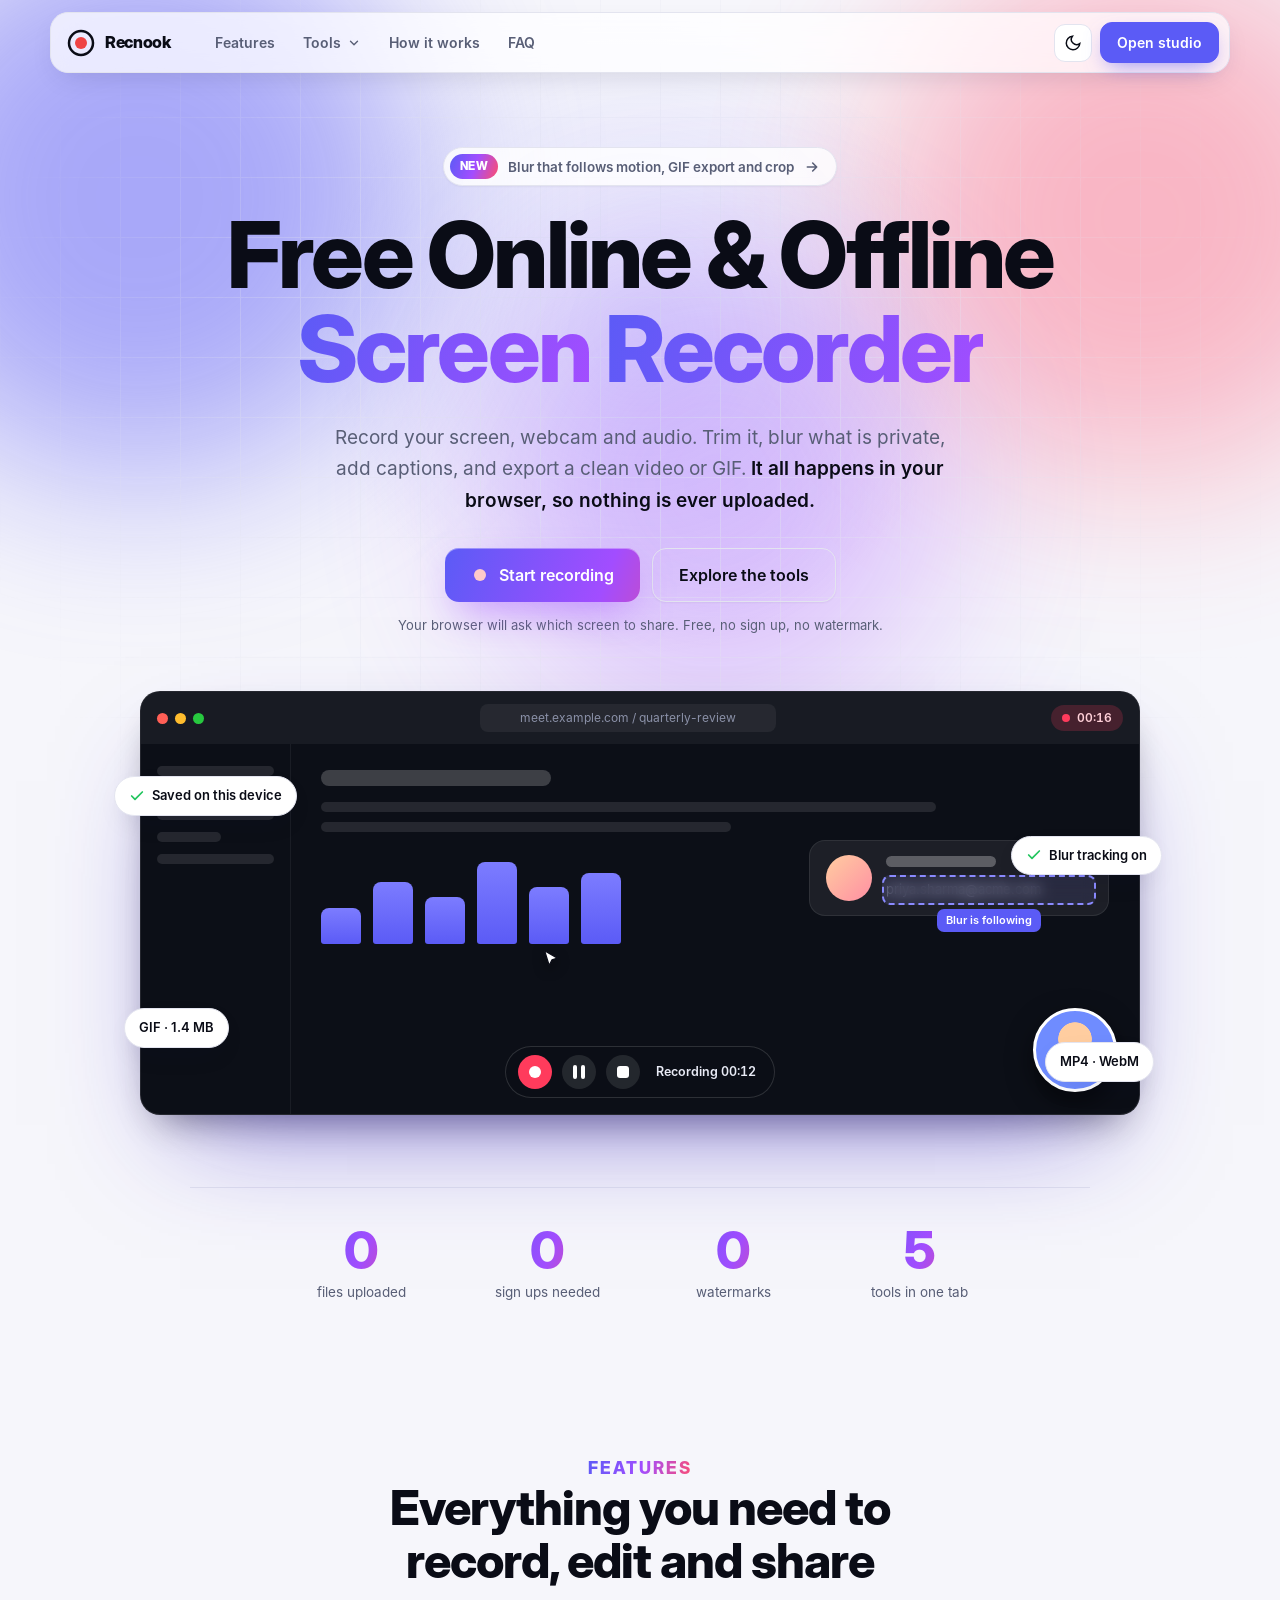
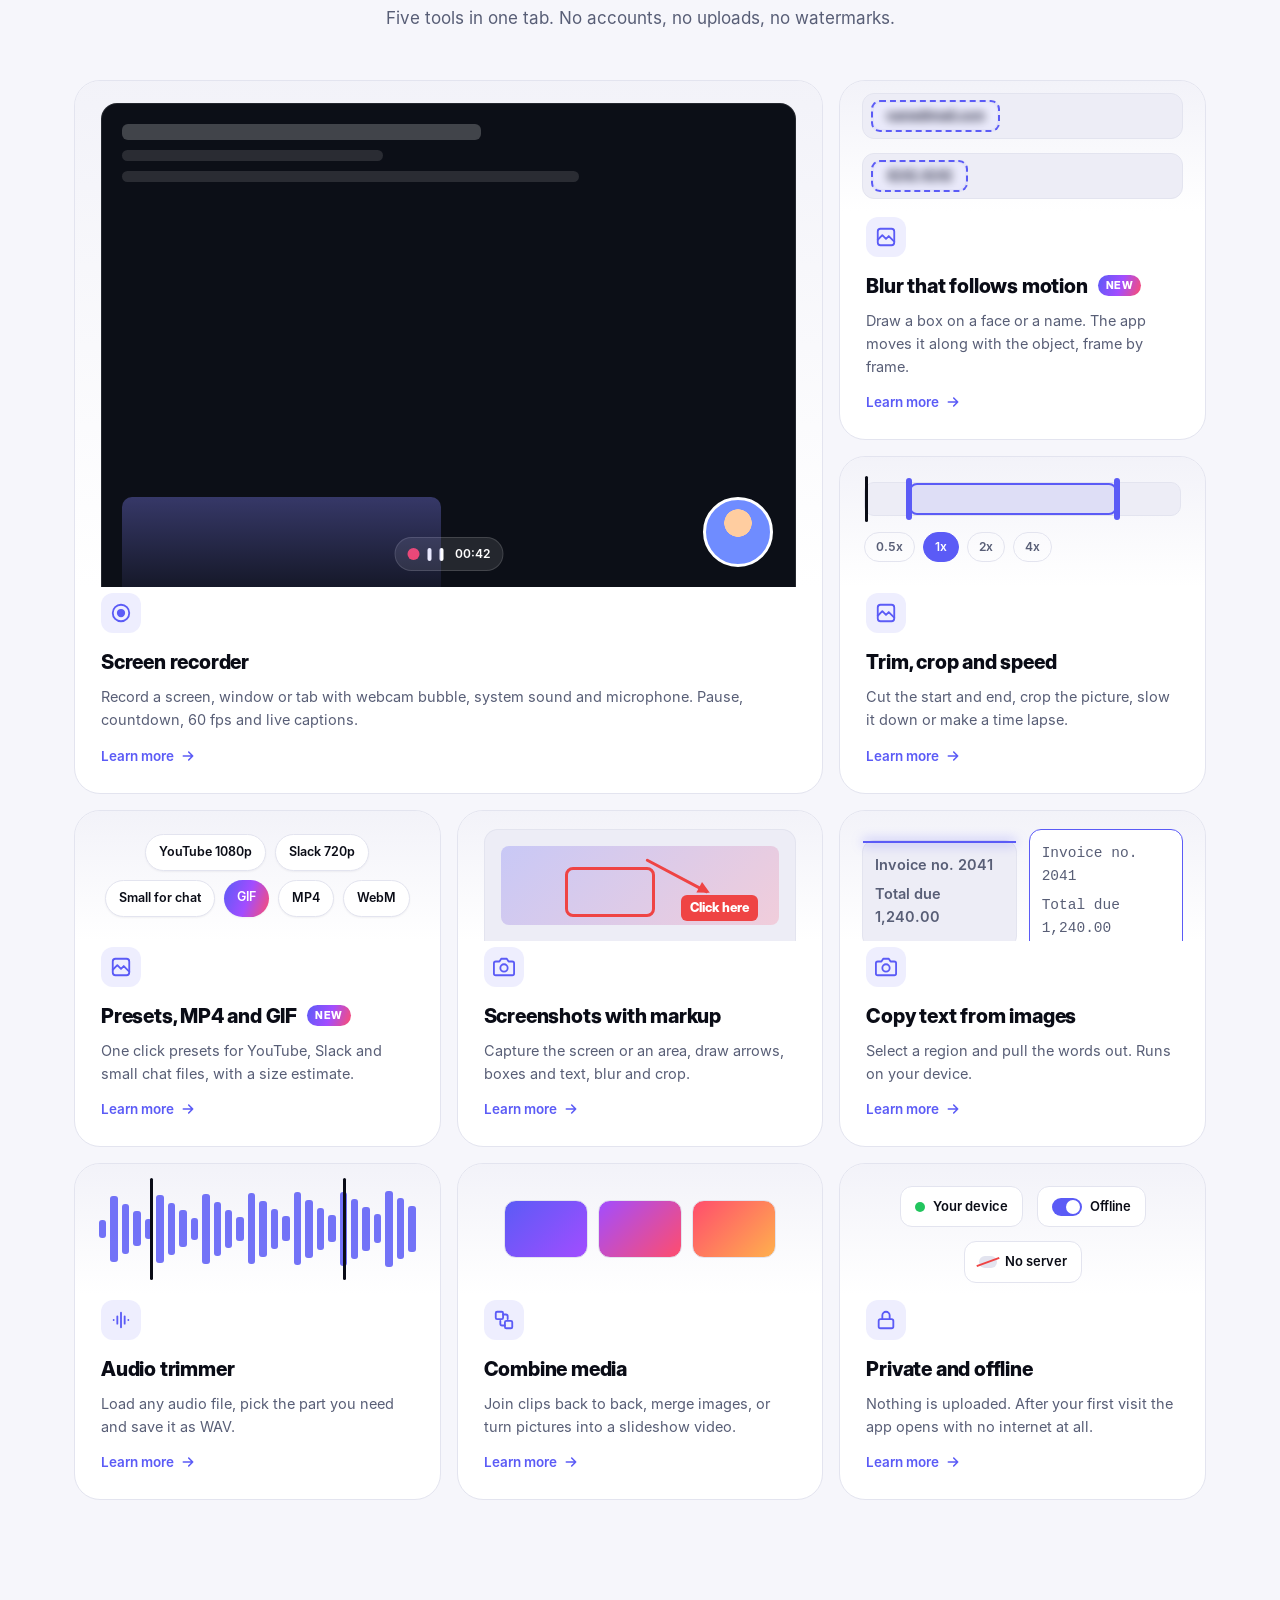
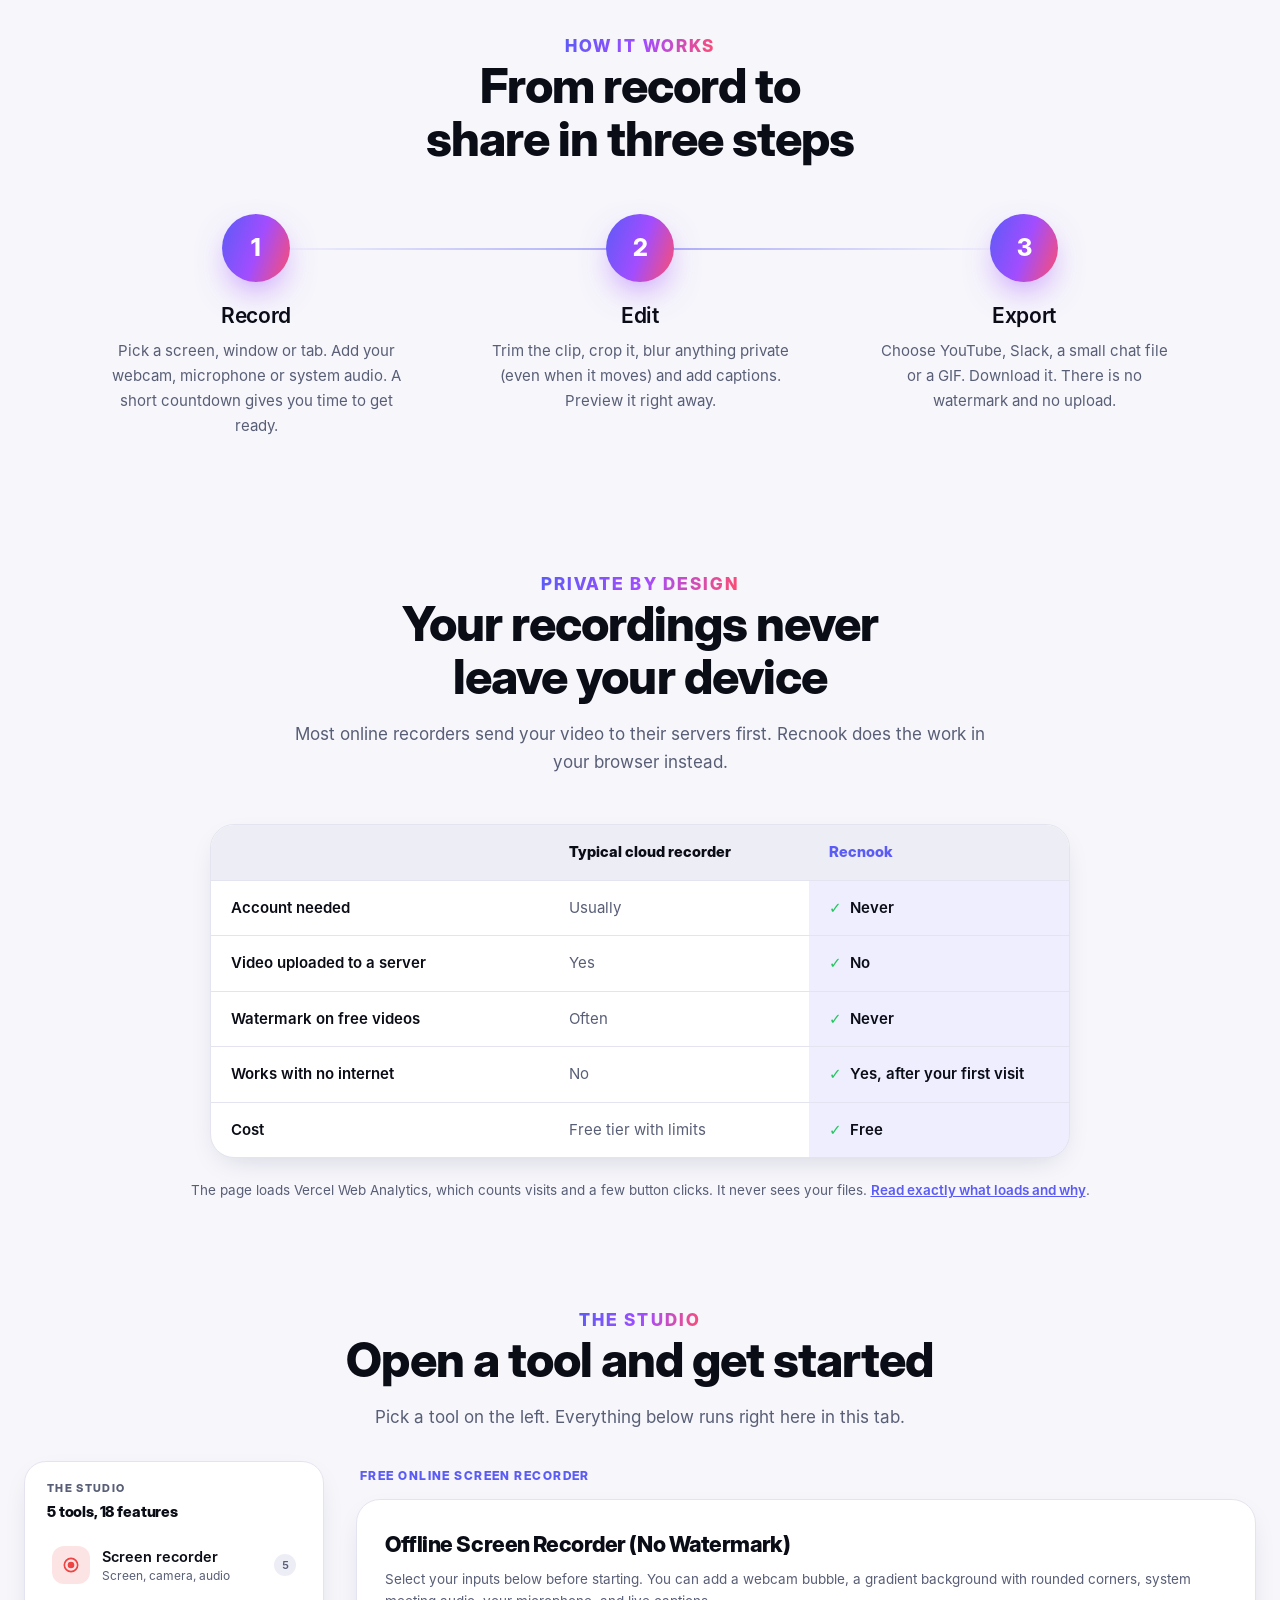
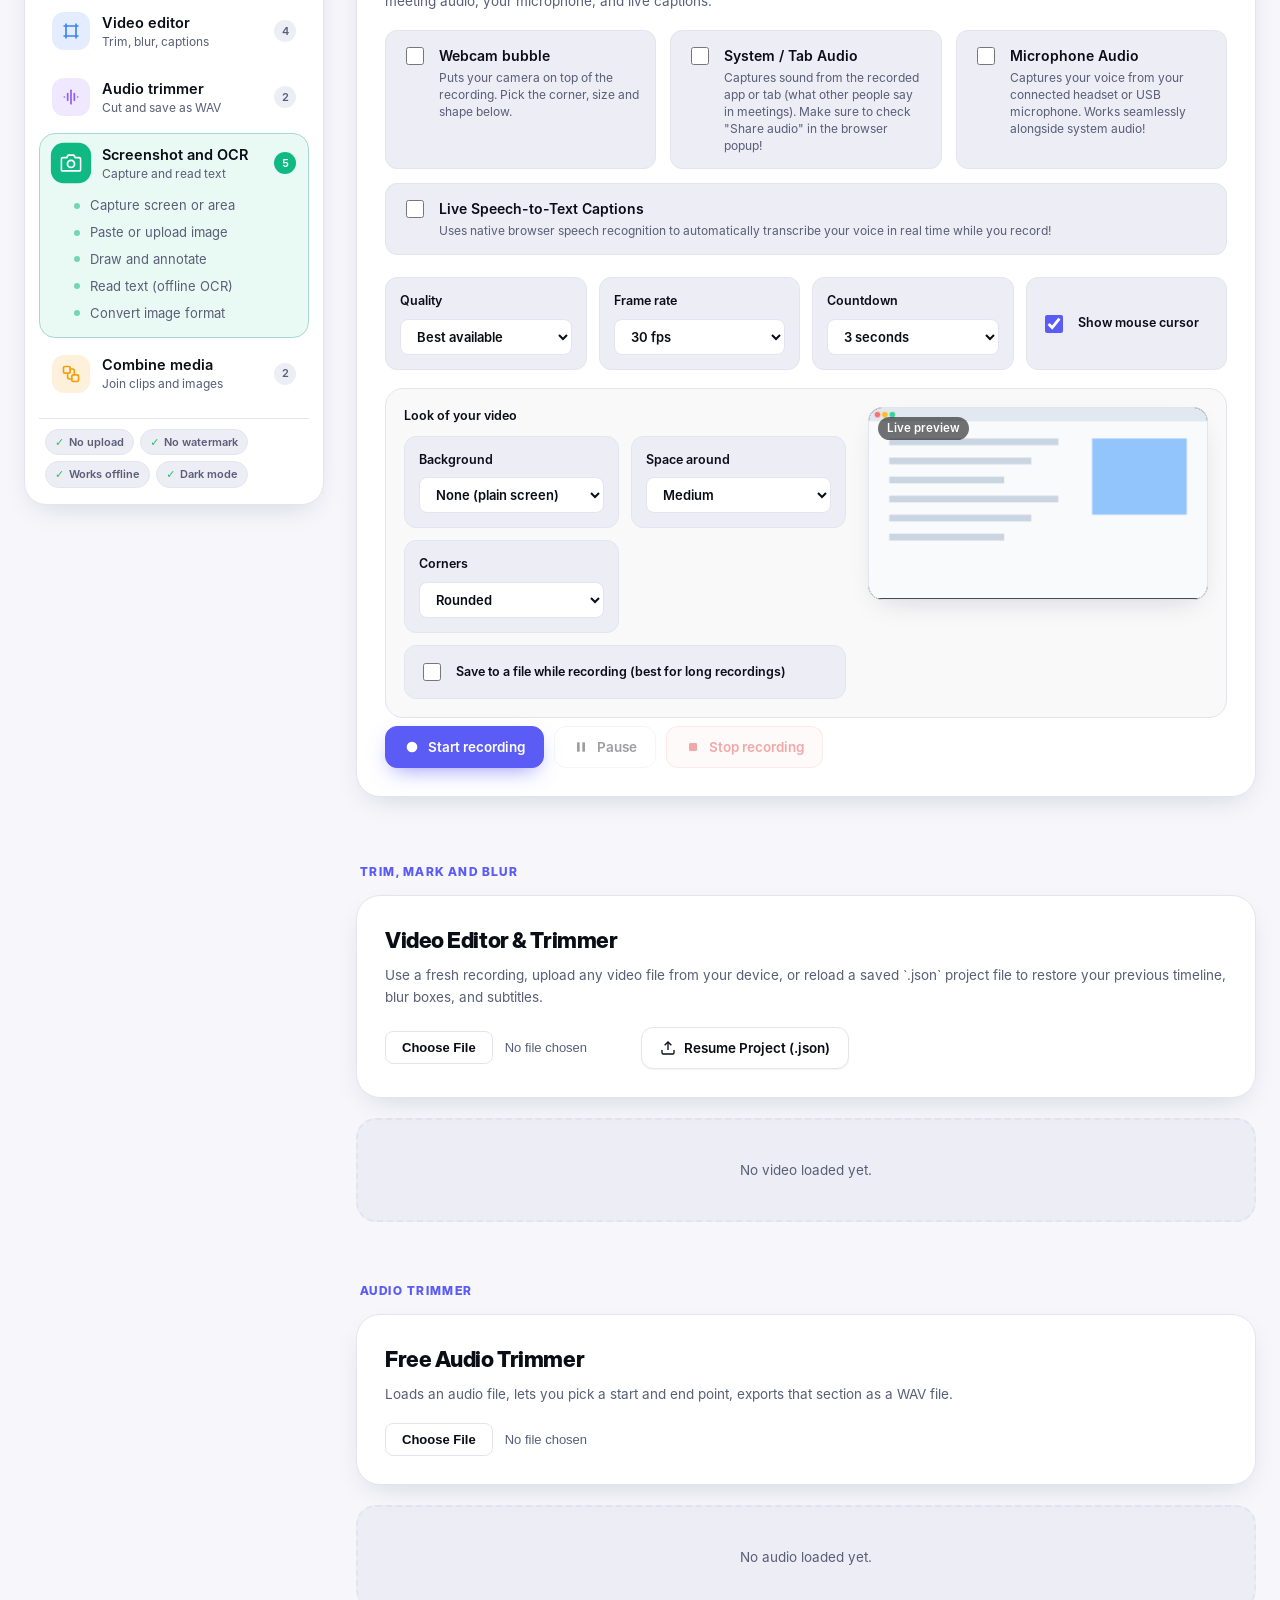
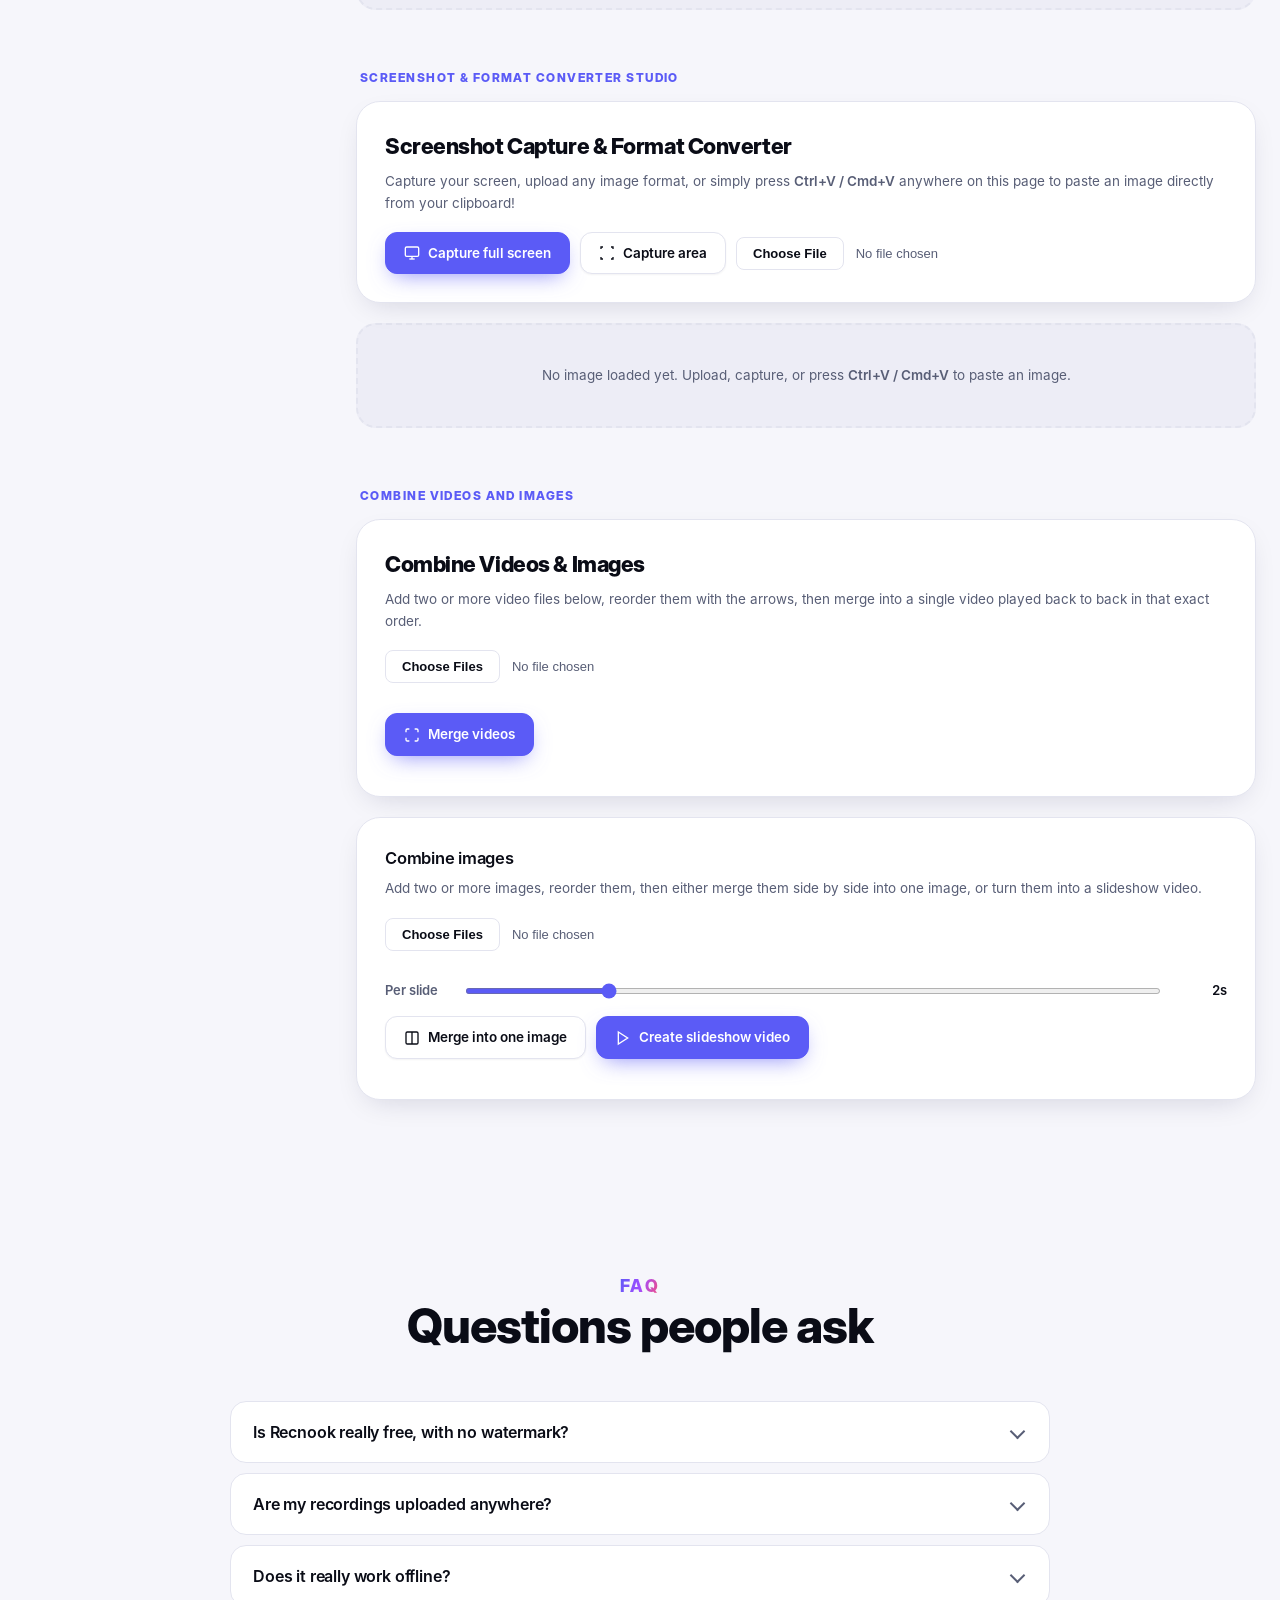
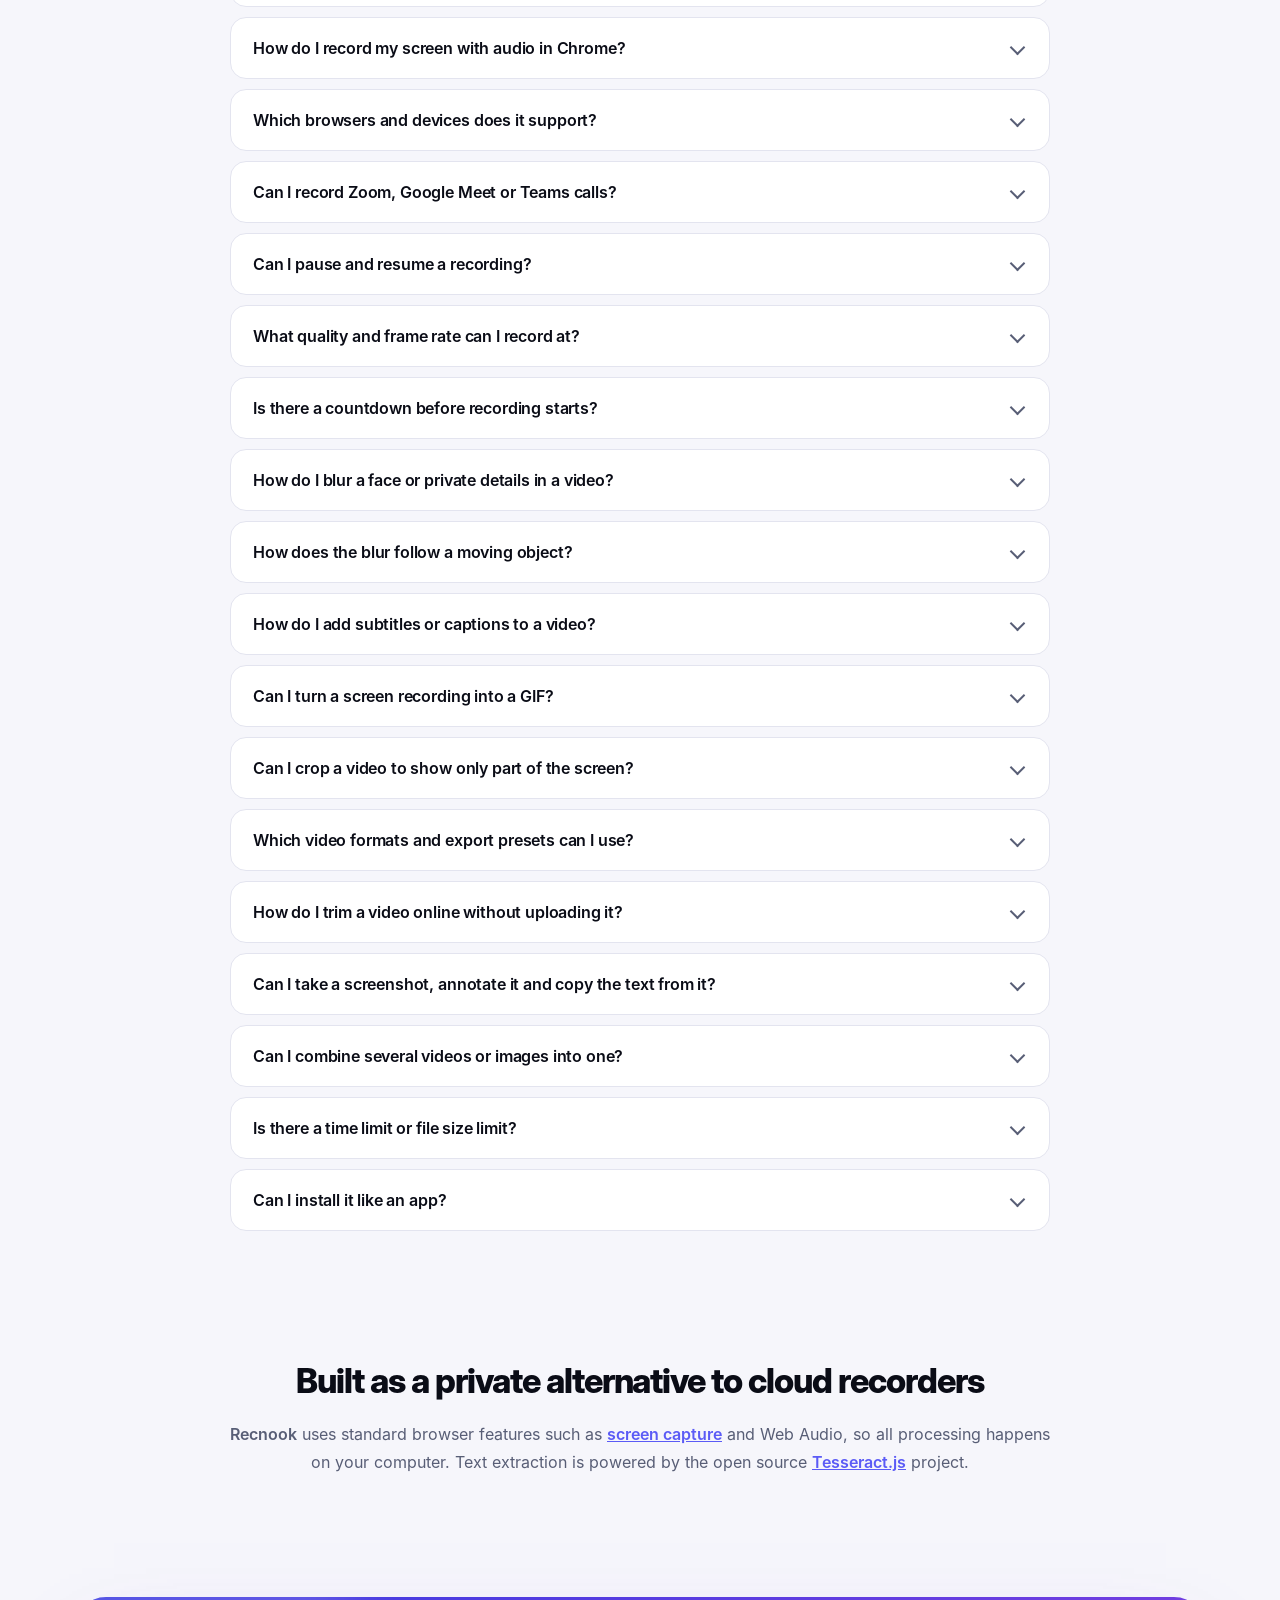
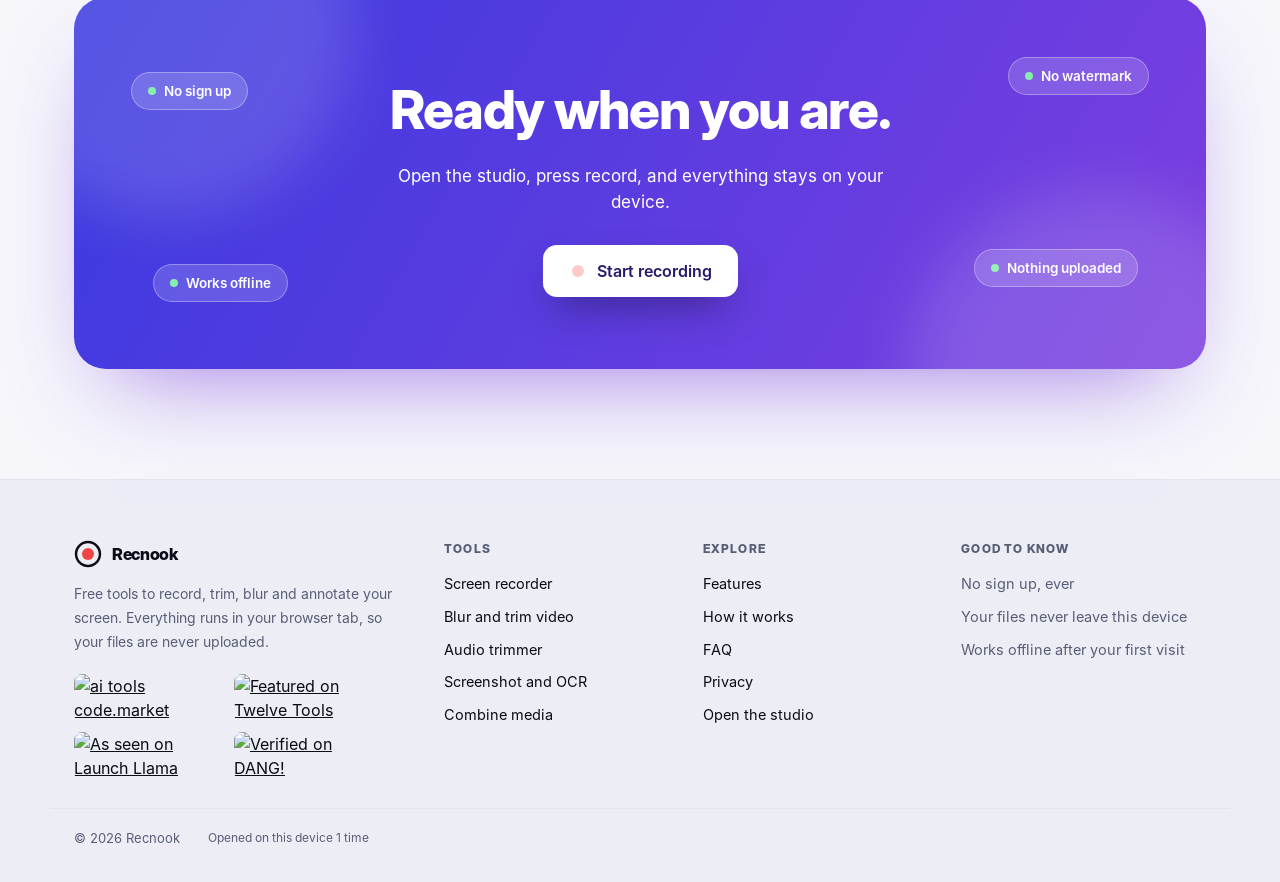
==== commit d0b1b933: "UI Fixes" ====
--- a/index.html
+++ b/index.html
@@ -37,6 +37,7 @@
   <link rel="icon" type="image/svg+xml" href="/asset/favicon.svg">
   <link rel="icon" type="image/png" sizes="32x32" href="/asset/favicon-32.png">
   <link rel="icon" type="image/png" sizes="16x16" href="/asset/favicon-16.png">
+  <link rel="icon" type="image/png" sizes="192x192" href="/asset/icon-192.png">
   <link rel="apple-touch-icon" href="/asset/apple-touch-icon.png">
   <link rel="manifest" href="/manifest.webmanifest">
 
@@ -421,6 +422,7 @@
         <p>Pick a tool on the left. Everything below runs right here in this tab.</p></div>
     </section>
 
+  <div class="studio-zone">
   <nav class="tool-chips" aria-label="Jump to a tool"><a href="#record" data-target="record" style="--tc:#ef4444"><span class="sn-ic"><svg viewBox="0 0 24 24" width="20" height="20" fill="none" stroke="currentColor" stroke-width="2"> <circle cx="12" cy="12" r="8" /> <circle cx="12" cy="12" r="3" fill="currentColor" /> </svg></span>Screen recorder</a><a href="#editor" data-target="editor" style="--tc:#3b82f6"><span class="sn-ic"><svg viewBox="0 0 24 24" width="20" height="20" fill="none" stroke="currentColor" stroke-width="2"> <path d="M6 3v18M18 3v18M3 6h18M3 18h18" /> </svg></span>Video editor</a><a href="#audio" data-target="audio" style="--tc:#8b5cf6"><span class="sn-ic"><svg viewBox="0 0 24 24" width="20" height="20" fill="none" stroke="currentColor" stroke-width="2" stroke-linecap="round"> <line x1="4" y1="12" x2="4" y2="12" /> <line x1="8" y1="8" x2="8" y2="16" /> <line x1="12" y1="4" x2="12" y2="20" /> <line x1="16" y1="8" x2="16" y2="16" /> <line x1="20" y1="12" x2="20" y2="12" /> </svg></span>Audio trimmer</a><a href="#screenshot" data-target="screenshot" style="--tc:#10b981"><span class="sn-ic"><svg viewBox="0 0 24 24" width="20" height="20" fill="none" stroke="currentColor" stroke-width="2" stroke-linecap="round" stroke-linejoin="round"> <path d="M23 19a2 2 0 0 1-2 2H3a2 2 0 0 1-2-2V8a2 2 0 0 1 2-2h4l2-3h6l2 3h4a2 2 0 0 1 2 2z" /> <circle cx="12" cy="13" r="4" /> </svg></span>Screenshot and OCR</a><a href="#combine" data-target="combine" style="--tc:#f59e0b"><span class="sn-ic"><svg viewBox="0 0 24 24" width="20" height="20" fill="none" stroke="currentColor" stroke-width="2" stroke-linecap="round" stroke-linejoin="round"> <rect x="3" y="3" width="8" height="8" rx="1.5" /> <rect x="13" y="13" width="8" height="8" rx="1.5" /> <path d="M8 13v3a2 2 0 0 0 2 2h3" /> <path d="M16 11V8a2 2 0 0 0-2-2h-3" /> </svg></span>Combine media</a></nav>
   <div class="layout">
 
@@ -1323,6 +1325,7 @@
 
     </div>
   </div>
+  </div>
 
     <section class="sec" id="faq">
       <div class="sec-head reveal"><p class="kicker">FAQ</p><h2>Questions people ask</h2></div>
@@ -1415,12 +1418,13 @@
         <p><strong>Recnook</strong> uses standard browser features such as
           <a href="https://developer.mozilla.org/en-US/docs/Web/API/Screen_Capture_API" target="_blank" rel="noopener noreferrer">screen capture</a>
           and Web Audio, so all processing happens on your computer. Text extraction is powered by the open source
-          <a href="https://github.com/naptha/tesseract.js" target="_blank" rel="noopener noreferrer">Tesseract.js</a> project.
-          The code is on <a href="https://github.com/v-technoid/Screen-Studio" target="_blank" rel="noopener noreferrer">GitHub</a>.</p>
+          <a href="https://tesseract.projectnaptha.com/" target="_blank" rel="noopener noreferrer">Tesseract.js</a> project.</p>
       </div>
     </section>
     <section class="cta-band reveal">
-      <div class="cta-inner">
+      <div class="cta-inner" id="ctaCard">
+        <span class="cta-glow" aria-hidden="true"></span>
+        <div class="cta-floats" aria-hidden="true"><span class="f1">No sign up</span><span class="f2">No watermark</span><span class="f3">Works offline</span><span class="f4">Nothing uploaded</span></div>
         <h2>Ready when you are.</h2>
         <p>Open the studio, press record, and everything stays on your device.</p>
         <a class="btn primary btn-lg btn-glow" href="/#record" data-start-recording data-track="cta_band_start"><svg viewBox="0 0 24 24" width="18" height="18" fill="currentColor"><circle cx="12" cy="12" r="8"/></svg><span class="btn-label">Start recording</span></a>
@@ -1445,7 +1449,7 @@
       <div class="ft-col"><p class="ft-h">Tools</p><a href="/screen-recorder">Screen recorder</a><a href="/blur-and-trim-video">Blur and trim video</a><a href="/audio-trimmer">Audio trimmer</a><a href="/screenshot-annotate-ocr">Screenshot and OCR</a><a href="/combine-videos-images">Combine media</a></div>
       <div class="ft-col"><p class="ft-h">Explore</p>
         <a href="/#features">Features</a><a href="/#how">How it works</a><a href="/#faq">FAQ</a><a href="/privacy">Privacy</a>
-        <a href="https://github.com/v-technoid/Screen-Studio" target="_blank" rel="noopener">GitHub</a>
+        <a href="/#studio">Open the studio</a>
       </div>
       <div class="ft-col"><p class="ft-h">Good to know</p>
         <span>No sign up, ever</span><span>Your files never leave this device</span><span>Works offline after your first visit</span>
@@ -1453,7 +1457,6 @@
     </div>
     <div class="ft-bottom">
       <span>&copy; <span id="copyrightYear">2026</span> Recnook</span>
-      <span>Last updated <time datetime="2026-10-28">October 2026</time></span>
       <span id="visitCounter" class="visit-counter"></span>
     </div>
   </footer>
--- a/styles.css
+++ b/styles.css
@@ -652,7 +652,7 @@
 .faq-item summary::-webkit-details-marker{ display:none; }
 .faq-item summary::after{ content:""; flex-shrink:0; width:9px; height:9px; border-right:2.5px solid var(--muted); border-bottom:2.5px solid var(--muted); transform:rotate(45deg); transition:transform .25s var(--ease); margin-right:4px; }
 .faq-item[open] summary::after{ transform:rotate(-135deg); }
-.faq-item p{ margin:0; padding:0 22px 20px; color:var(--muted); line-height:1.75; font-size:15.5px; animation:faqIn .3s ease; }
+.faq-item p{ margin:0; padding:0 22px 20px; color:var(--muted); line-height:1.75; font-size:15.5px;  }
 @keyframes faqIn{ from{ opacity:0; transform:translateY(-4px);} to{ opacity:1; transform:none;} }
 
 /* ---------- about, cta, footer ---------- */
@@ -820,3 +820,51 @@
 }
 @media (prefers-reduced-motion: reduce){ .sn-sub-wrap, .sn-ic, .sn-sub-link{ transition:none; } }
 @media (max-width: 900px){ .side-nav{ display:none; } .layout{ padding:0 16px; } }
+
+
+/* ---- FAQ: smooth open and close (height is animated from site.js) ---- */
+.faq-item{ overflow:hidden; transition:border-color .3s ease, box-shadow .3s ease, background-color .3s ease; }
+.faq-item summary{ transition:color .2s ease; }
+.faq-item summary:hover{ color:var(--accent); }
+.faq-item summary::after{ transition:transform .4s cubic-bezier(.22,.9,.3,1), border-color .25s; }
+.faq-item.is-closing summary::after{ transform:rotate(45deg); }
+.faq-item[open]:not(.is-closing) summary::after{ border-color:var(--accent); }
+
+/* ---- top bar slides away when scrolling down, back in when scrolling up ---- */
+.topbar{ transition:transform .55s cubic-bezier(.22,.9,.3,1), opacity .4s ease; will-change:transform; }
+.topbar.is-hidden{ transform:translateY(calc(-100% - 30px)); opacity:0; pointer-events:none; }
+.side-nav{ transition:top .5s cubic-bezier(.22,.9,.3,1), max-height .5s cubic-bezier(.22,.9,.3,1); }
+body.bar-hidden .side-nav{ top:20px; max-height:calc(100vh - 40px); }
+@media (max-width:900px){
+  .tool-chips{ transition:top .5s cubic-bezier(.22,.9,.3,1); }
+  body.bar-hidden .tool-chips{ top:0; }
+}
+
+/* ---- start recording card ---- */
+.cta-inner{ background-size:220% 220%; animation:ctaGrad 14s ease-in-out infinite; }
+@keyframes ctaGrad{ 0%,100%{ background-position:0% 50%; } 50%{ background-position:100% 50%; } }
+.cta-glow{ position:absolute; inset:0; z-index:0 !important; pointer-events:none; opacity:0; transition:opacity .4s ease; background:radial-gradient(420px circle at var(--mx,50%) var(--my,50%), rgba(255,255,255,.28), transparent 60%); }
+.cta-inner:hover .cta-glow{ opacity:1; }
+.cta-floats{ position:absolute; inset:0; z-index:0 !important; pointer-events:none; }
+.cta-floats span{ position:absolute; padding:8px 16px; border-radius:999px; font-size:13.5px; font-weight:700; color:#fff; background:rgba(255,255,255,.16); border:1px solid rgba(255,255,255,.32); -webkit-backdrop-filter:blur(8px); backdrop-filter:blur(8px); animation:ctaFloat 6s ease-in-out infinite; white-space:nowrap; }
+.cta-floats span::before{ content:""; display:inline-block; width:8px; height:8px; border-radius:50%; background:#86efac; margin-right:8px; vertical-align:1px; }
+.cta-floats .f1{ left:5%; top:20%; } .cta-floats .f2{ right:5%; top:16%; animation-delay:-1.5s; animation-duration:7s; }
+.cta-floats .f3{ left:7%; bottom:18%; animation-delay:-3s; animation-duration:6.5s; } .cta-floats .f4{ right:6%; bottom:22%; animation-delay:-4.5s; animation-duration:7.5s; }
+@keyframes ctaFloat{ 0%,100%{ transform:translateY(0) rotate(-1deg); } 50%{ transform:translateY(-12px) rotate(1deg); } }
+.cta-band .cta-inner h2, .cta-band .cta-inner p, .cta-band .cta-inner .btn-glow{ opacity:0; transform:translateY(22px); }
+.cta-band.is-visible .cta-inner h2{ animation:ctaUp .8s cubic-bezier(.22,.9,.3,1) .1s forwards; }
+.cta-band.is-visible .cta-inner p{ animation:ctaUp .8s cubic-bezier(.22,.9,.3,1) .25s forwards; }
+.cta-band.is-visible .cta-inner .btn-glow{ animation:ctaUp .8s cubic-bezier(.22,.9,.3,1) .4s forwards, ctaShine 4s linear 1.4s infinite, ctaBeat 2.6s ease-in-out 1.4s infinite; }
+@keyframes ctaUp{ to{ opacity:1; transform:none; } }
+.cta-inner .btn-glow{ background-image:linear-gradient(110deg,#ffffff 38%,#e9e2ff 50%,#ffffff 62%) !important; background-color:#fff !important; background-size:260% 100% !important; }
+@keyframes ctaShine{ 0%{ background-position:160% 0; } 60%,100%{ background-position:-60% 0; } }
+@keyframes ctaBeat{ 0%,100%{ box-shadow:0 18px 40px -14px rgba(0,0,0,.5), 0 0 0 0 rgba(255,255,255,.5); } 50%{ box-shadow:0 18px 40px -14px rgba(0,0,0,.5), 0 0 0 14px rgba(255,255,255,0); } }
+.cta-inner .btn-glow:hover{ transform:translateY(-3px) scale(1.04) !important; }
+@media (max-width:1000px){ .cta-floats .f3, .cta-floats .f4{ display:none; } .cta-floats .f1{ left:4%; top:12%; } .cta-floats .f2{ right:4%; top:12%; } }
+@media (max-width:640px){ .cta-floats{ display:none; } }
+@media (prefers-reduced-motion: reduce){
+  .topbar, .side-nav, .tool-chips{ transition:none; }
+  .cta-inner, .cta-floats span, .cta-inner .btn-glow{ animation:none !important; }
+  .cta-band .cta-inner h2, .cta-band .cta-inner p, .cta-band .cta-inner .btn-glow{ opacity:1; transform:none; }
+}
+@media (max-width:1240px){ .cf1{ left:10px; } .cf2{ right:10px; } .cf3{ left:10px; } .cf4{ right:10px; } }
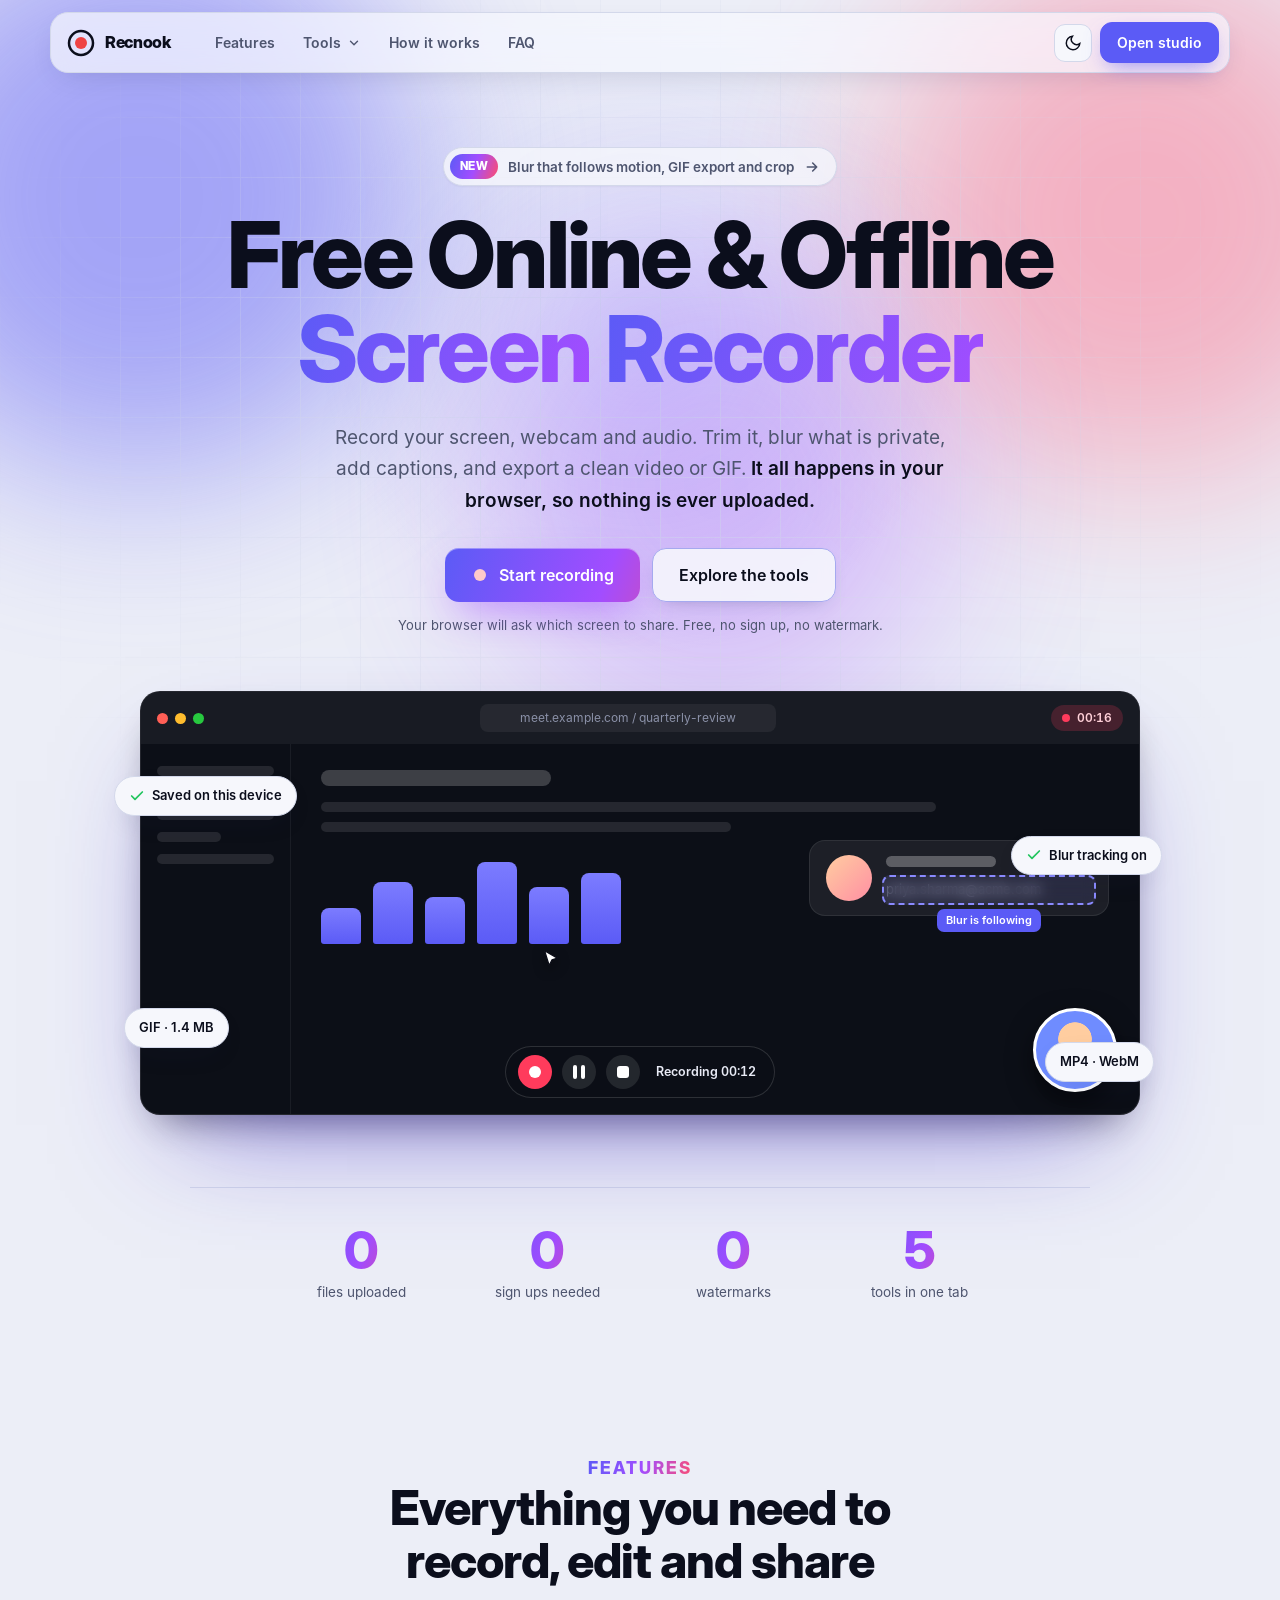
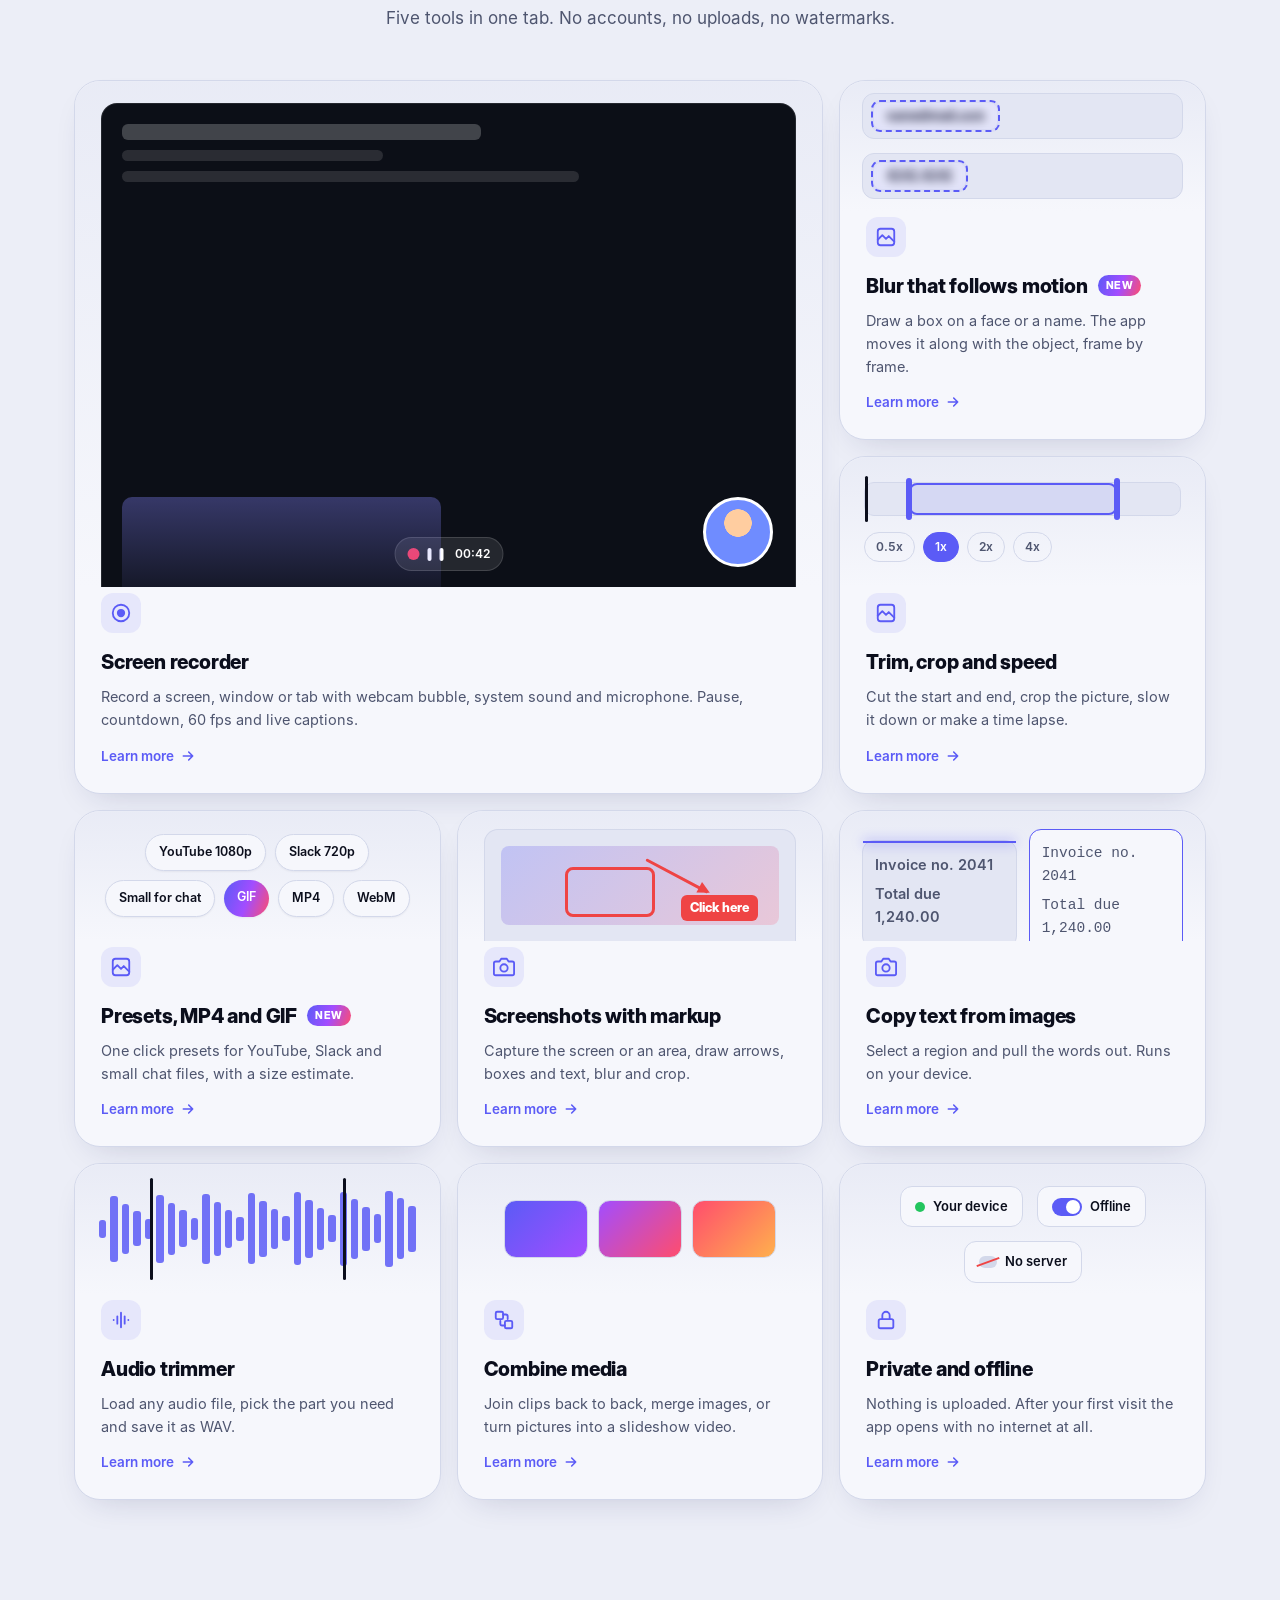
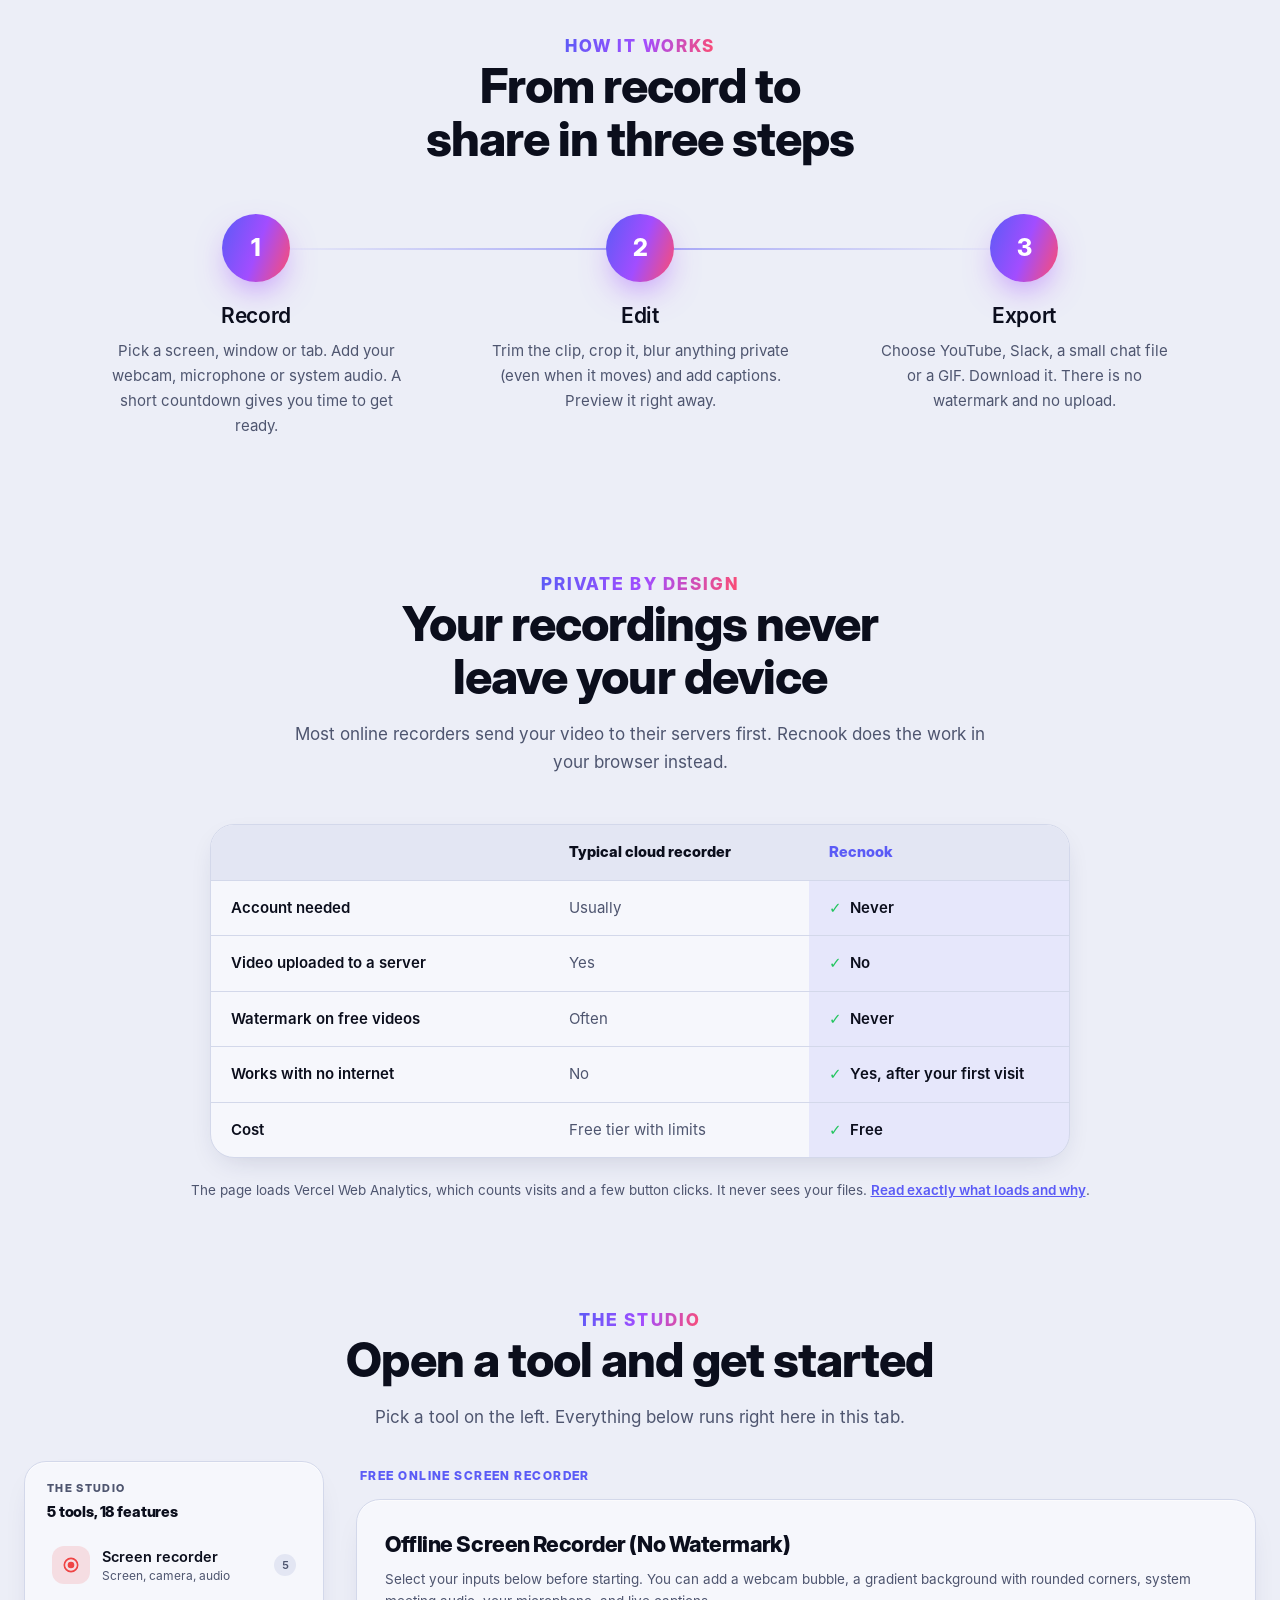
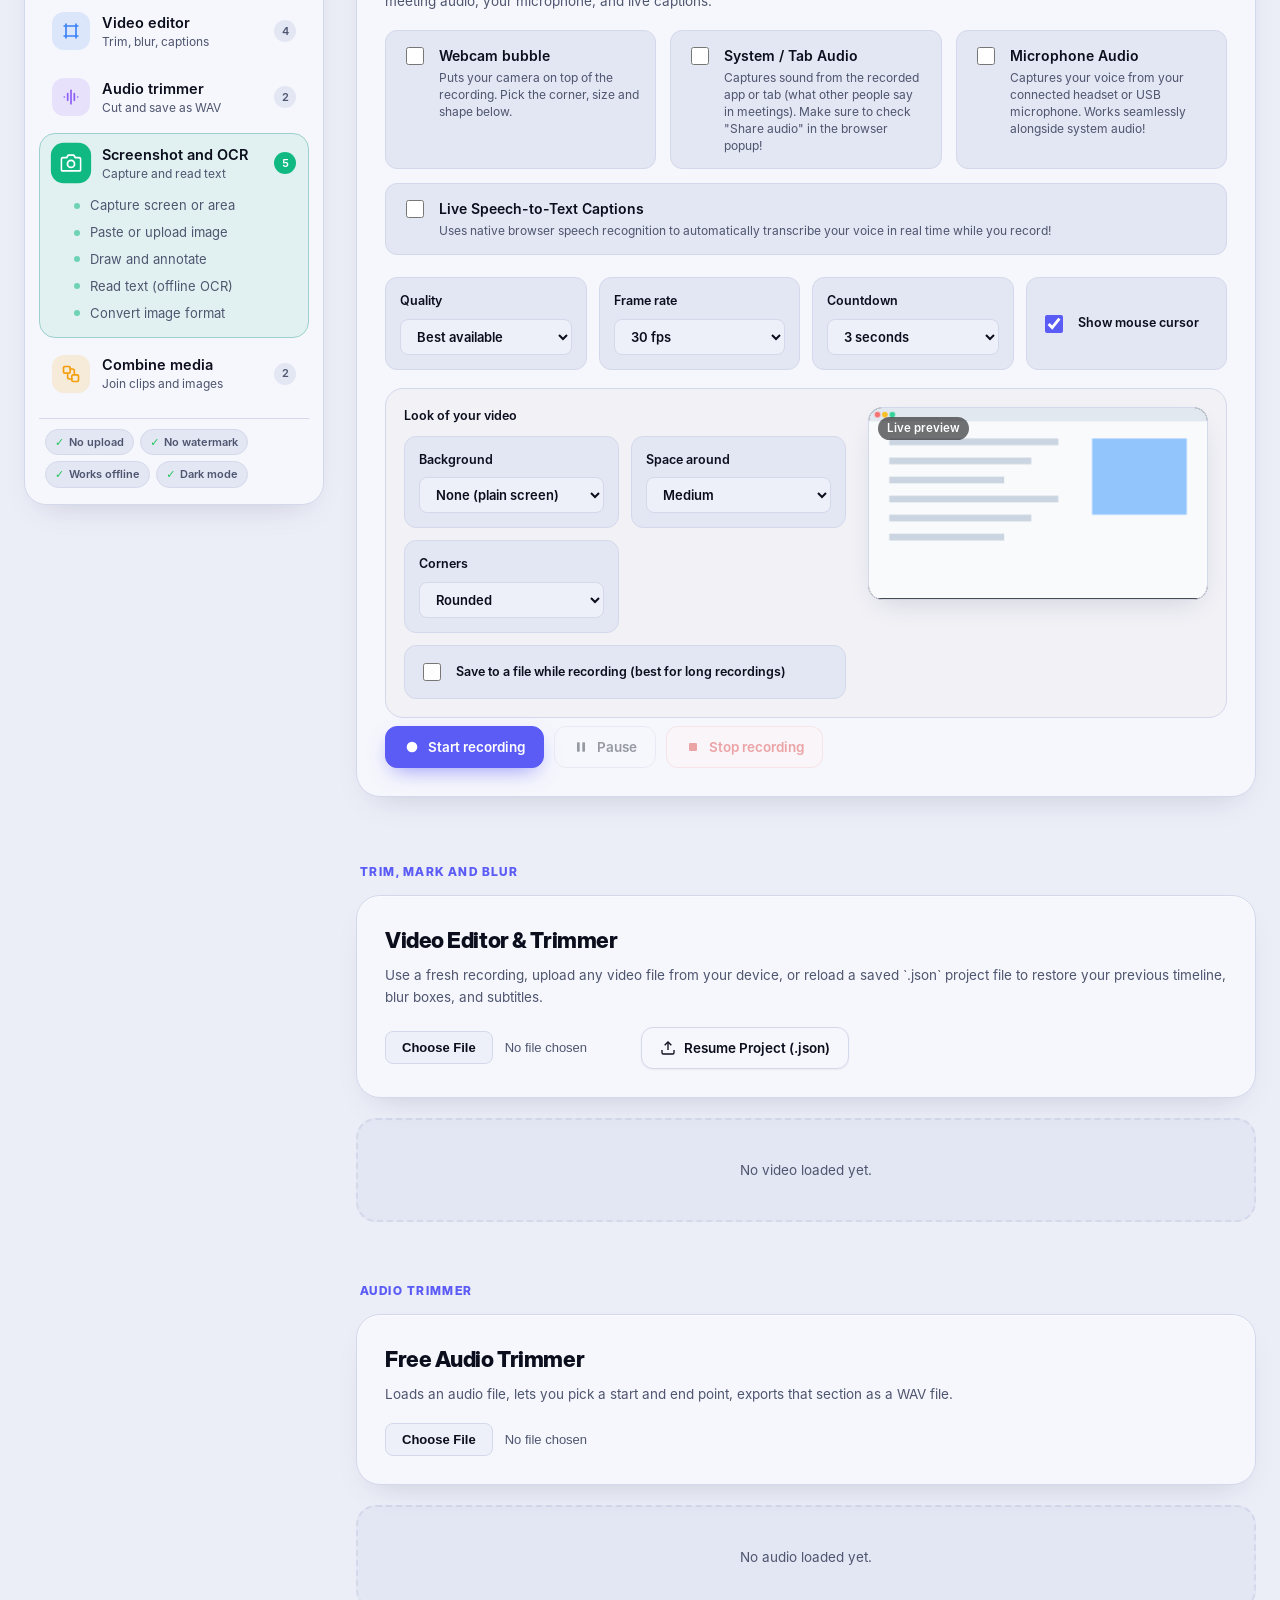
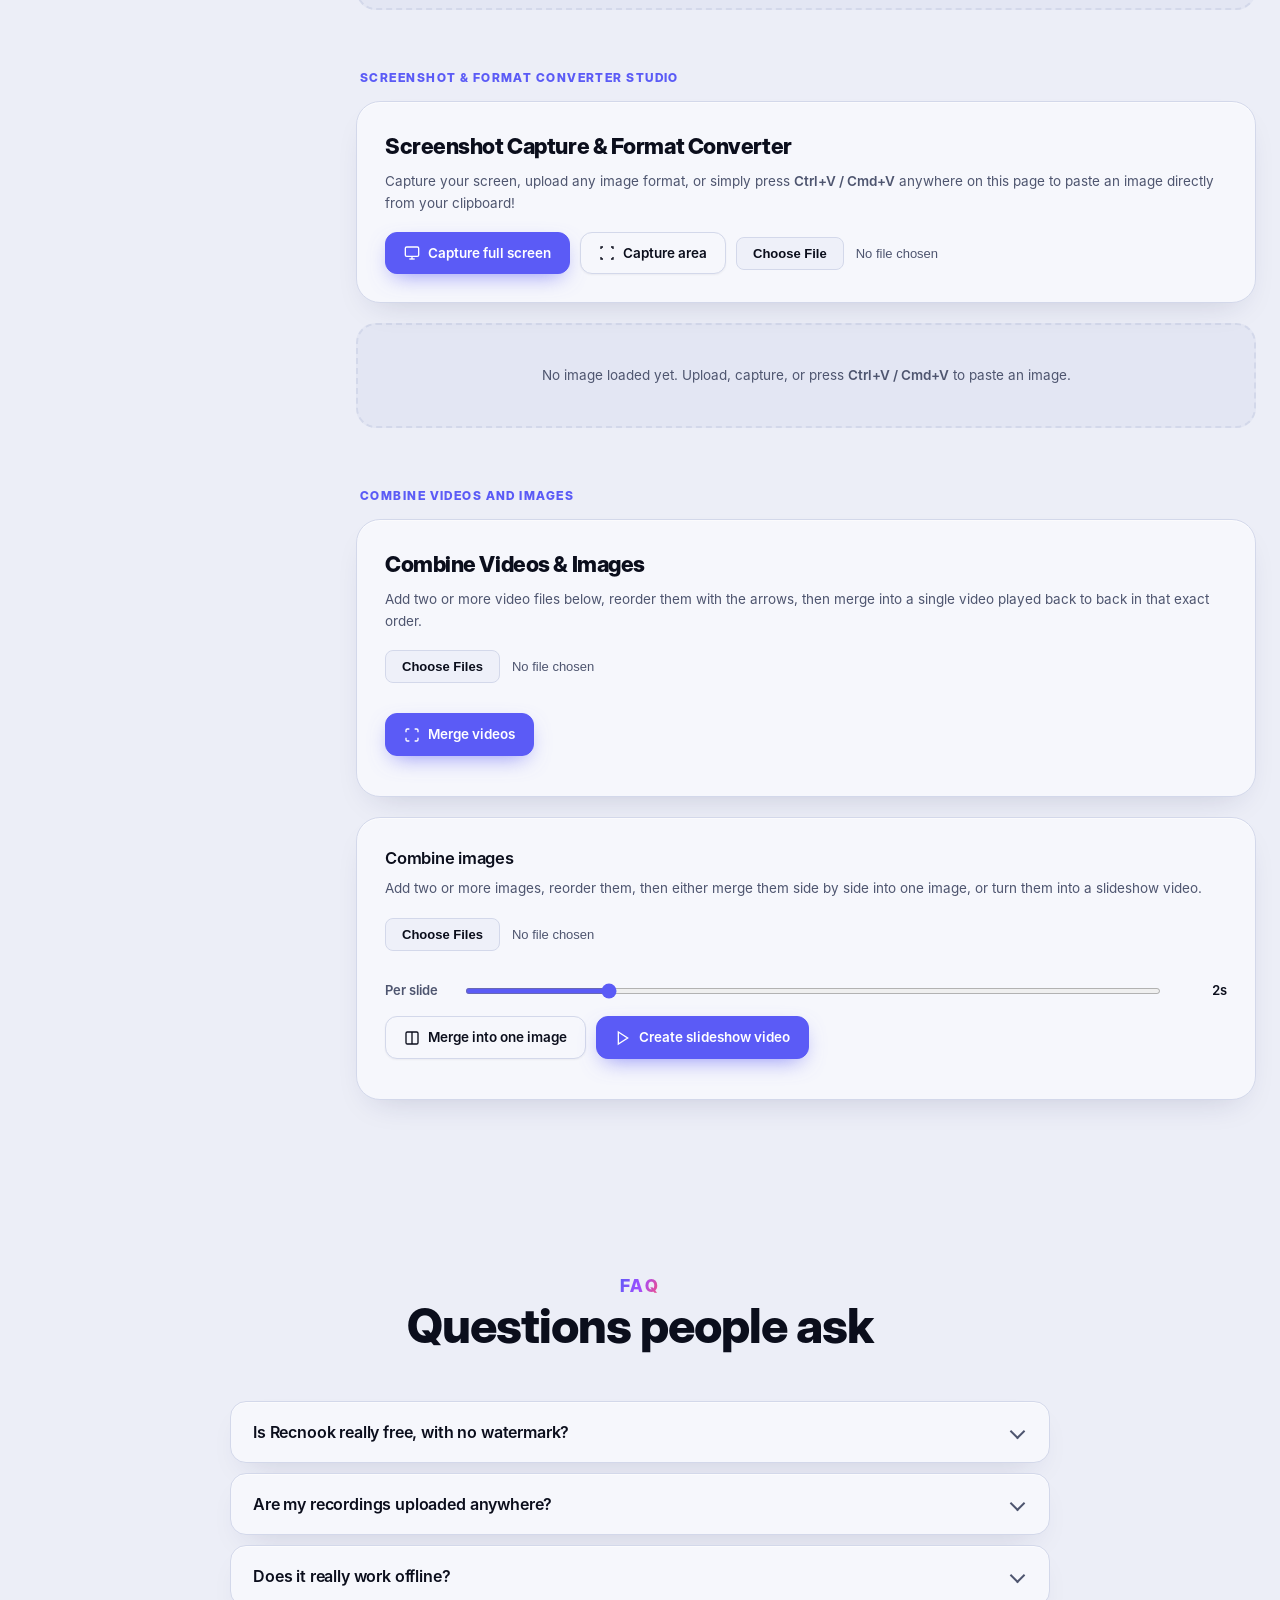
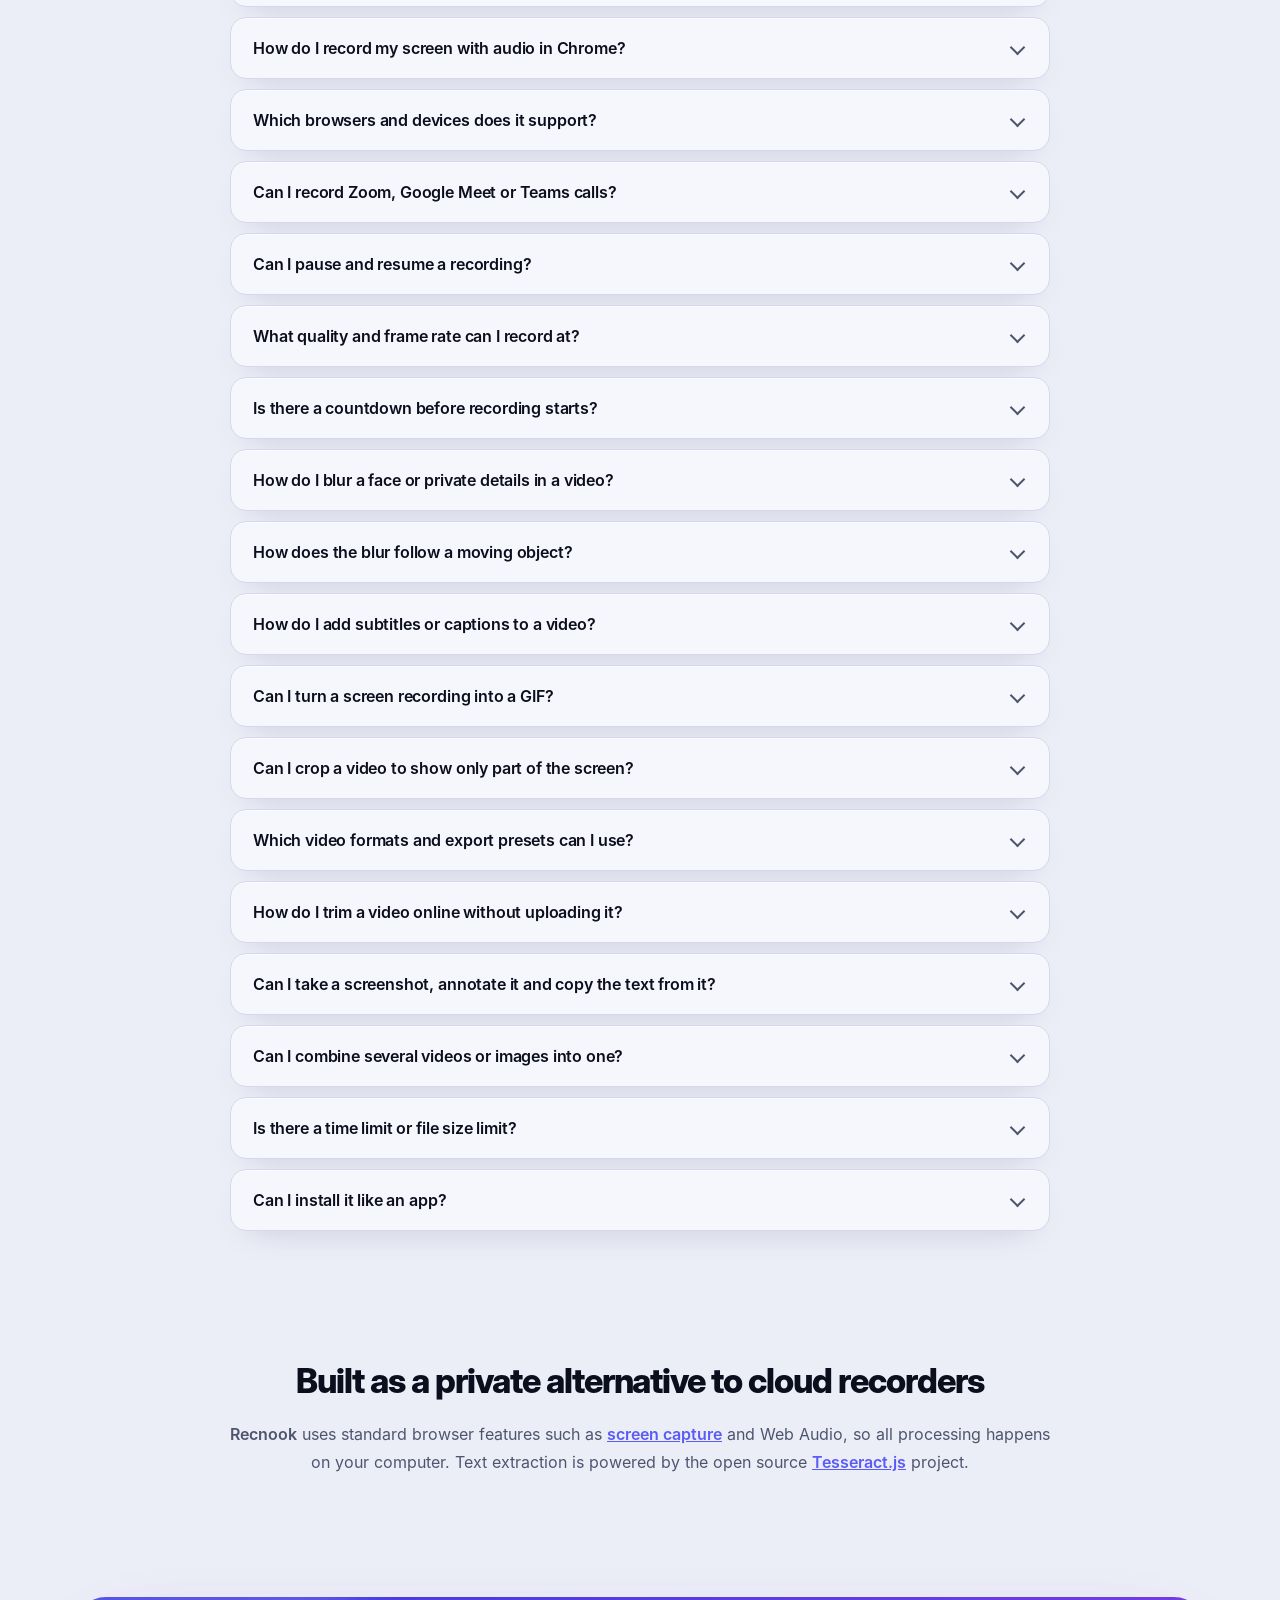
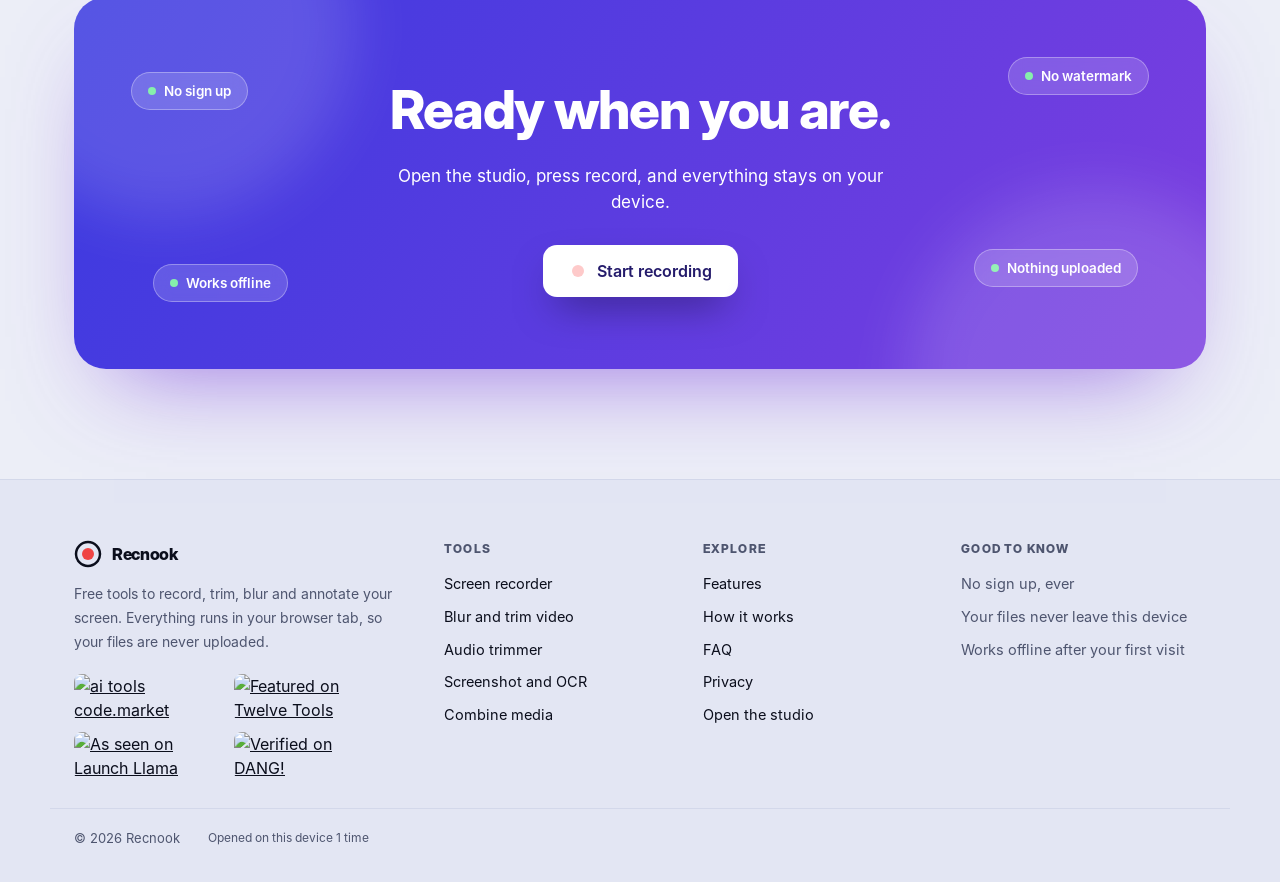
==== commit 77b60810: "UI Fixes" ====
--- a/index.html
+++ b/index.html
@@ -12,7 +12,7 @@
   <link rel="alternate" hreflang="en" href="https://recnook.vercel.app/">
   <link rel="alternate" hreflang="x-default" href="https://recnook.vercel.app/">
   <meta name="robots" content="index, follow, max-image-preview:large, max-snippet:-1">
-  <meta name="theme-color" content="#f6f6fb" media="(prefers-color-scheme: light)">
+  <meta name="theme-color" content="#eceef7" media="(prefers-color-scheme: light)">
   <meta name="theme-color" content="#06070c" media="(prefers-color-scheme: dark)">
   <meta name="color-scheme" content="light dark">
   <meta name="application-name" content="Recnook">
--- a/styles.css
+++ b/styles.css
@@ -385,20 +385,20 @@
 @font-face{ font-family:"Inter"; font-style:normal; font-weight:800 900; font-display:swap; src:url("/asset/fonts/inter-800.woff2") format("woff2"); }
 
 :root{
-  --bg:#f6f6fb; --bg-soft:#ededf6; --panel:#ffffff; --line:#e3e4ef;
-  --text:#0a0c16; --muted:#585e76;
+  --bg:#eceef7; --bg-soft:#e3e6f3; --panel:#f6f7fc; --field:#eef0f9; --line:#d3d8ea;
+  --text:#0b0e1c; --muted:#4e556f;
   --accent:#5b5bf6; --accent-hover:#4747e6; --accent-soft:rgba(91,91,246,.10);
   --rec:#ff3b5c;
   --grad: linear-gradient(110deg,#5b5bf6 0%,#a24dff 52%,#ff4d6d 100%);
   --radius:20px;
   --shadow-sm:0 1px 2px rgba(16,18,40,.05);
-  --shadow-md:0 10px 30px -12px rgba(16,18,60,.18);
+  --shadow-md:0 10px 30px -12px rgba(28,34,86,.2);
   --shadow-lg:0 30px 70px -28px rgba(40,40,140,.35);
   --font:"Inter",ui-sans-serif,system-ui,-apple-system,"Segoe UI",Roboto,Helvetica,Arial,sans-serif;
   --ease:cubic-bezier(.16,1,.3,1);
 }
 html[data-theme="dark"]{
-  --bg:#06070c; --bg-soft:#0b0d15; --panel:#0e1019; --line:#1d2032;
+  --bg:#06070c; --bg-soft:#0b0d15; --panel:#0e1019; --field:#141828; --line:#1d2032;
   --text:#f3f4fb; --muted:#9aa0b8;
   --accent:#8585ff; --accent-hover:#9c9cff; --accent-soft:rgba(133,133,255,.14);
   --shadow-sm:0 1px 2px rgba(0,0,0,.4);
@@ -868,3 +868,16 @@
   .cta-band .cta-inner h2, .cta-band .cta-inner p, .cta-band .cta-inner .btn-glow{ opacity:1; transform:none; }
 }
 @media (max-width:1240px){ .cf1{ left:10px; } .cf2{ right:10px; } .cf3{ left:10px; } .cf4{ right:10px; } }
+
+
+/* ---- light theme polish: soft layers instead of bright white on grey ---- */
+.pro-select, select, input[type="number"], input[type="text"], textarea, .ocr-textarea{ background:var(--field); color:var(--text); border-color:var(--line); }
+input[type=file]::file-selector-button{ background:var(--field); }
+.shortcut-badge{ background:var(--field); }
+:root:not([data-theme="dark"]) .panel, :root:not([data-theme="dark"]) .side-nav, :root:not([data-theme="dark"]) .faq-item, :root:not([data-theme="dark"]) .bento{ box-shadow:0 1px 0 rgba(255,255,255,.6) inset, 0 14px 34px -18px rgba(28,34,86,.22); }
+
+/* ---- secondary hero button: solid soft fill so it never melts into the colorful background ---- */
+.btn-ghost{ background:color-mix(in srgb,var(--panel) 88%,transparent); border:1.5px solid color-mix(in srgb,var(--accent) 38%,var(--line)); color:var(--text); box-shadow:0 8px 20px -12px rgba(28,34,86,.35); -webkit-backdrop-filter:blur(8px); backdrop-filter:blur(8px); transition:transform .25s var(--ease), border-color .2s, background-color .2s, box-shadow .25s; }
+.btn-ghost:hover{ background:var(--panel); border-color:var(--accent); transform:translateY(-2px); box-shadow:0 14px 28px -14px rgba(91,91,246,.55); }
+.btn-ghost:active{ transform:translateY(0); }
+html[data-theme="dark"] .btn-ghost{ background:color-mix(in srgb,var(--panel) 70%,transparent); border-color:color-mix(in srgb,var(--accent) 45%,var(--line)); box-shadow:none; }
